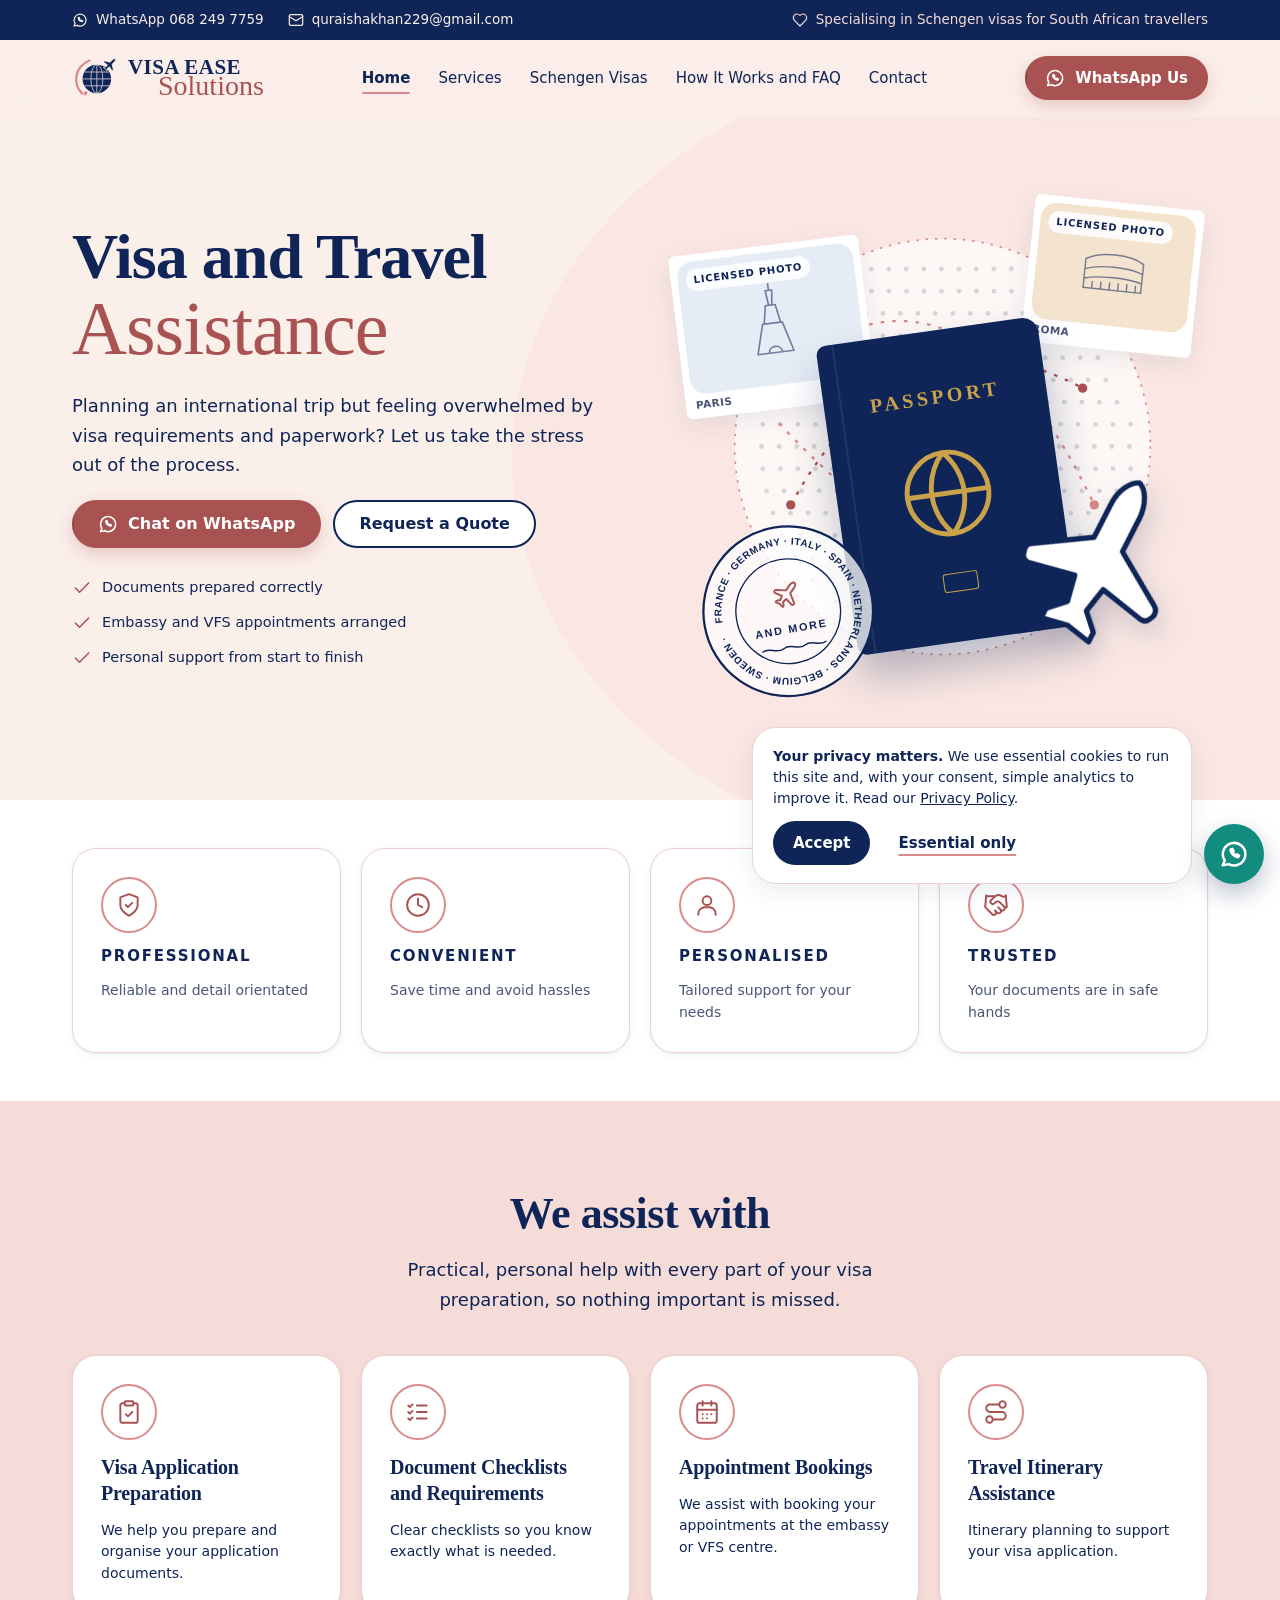
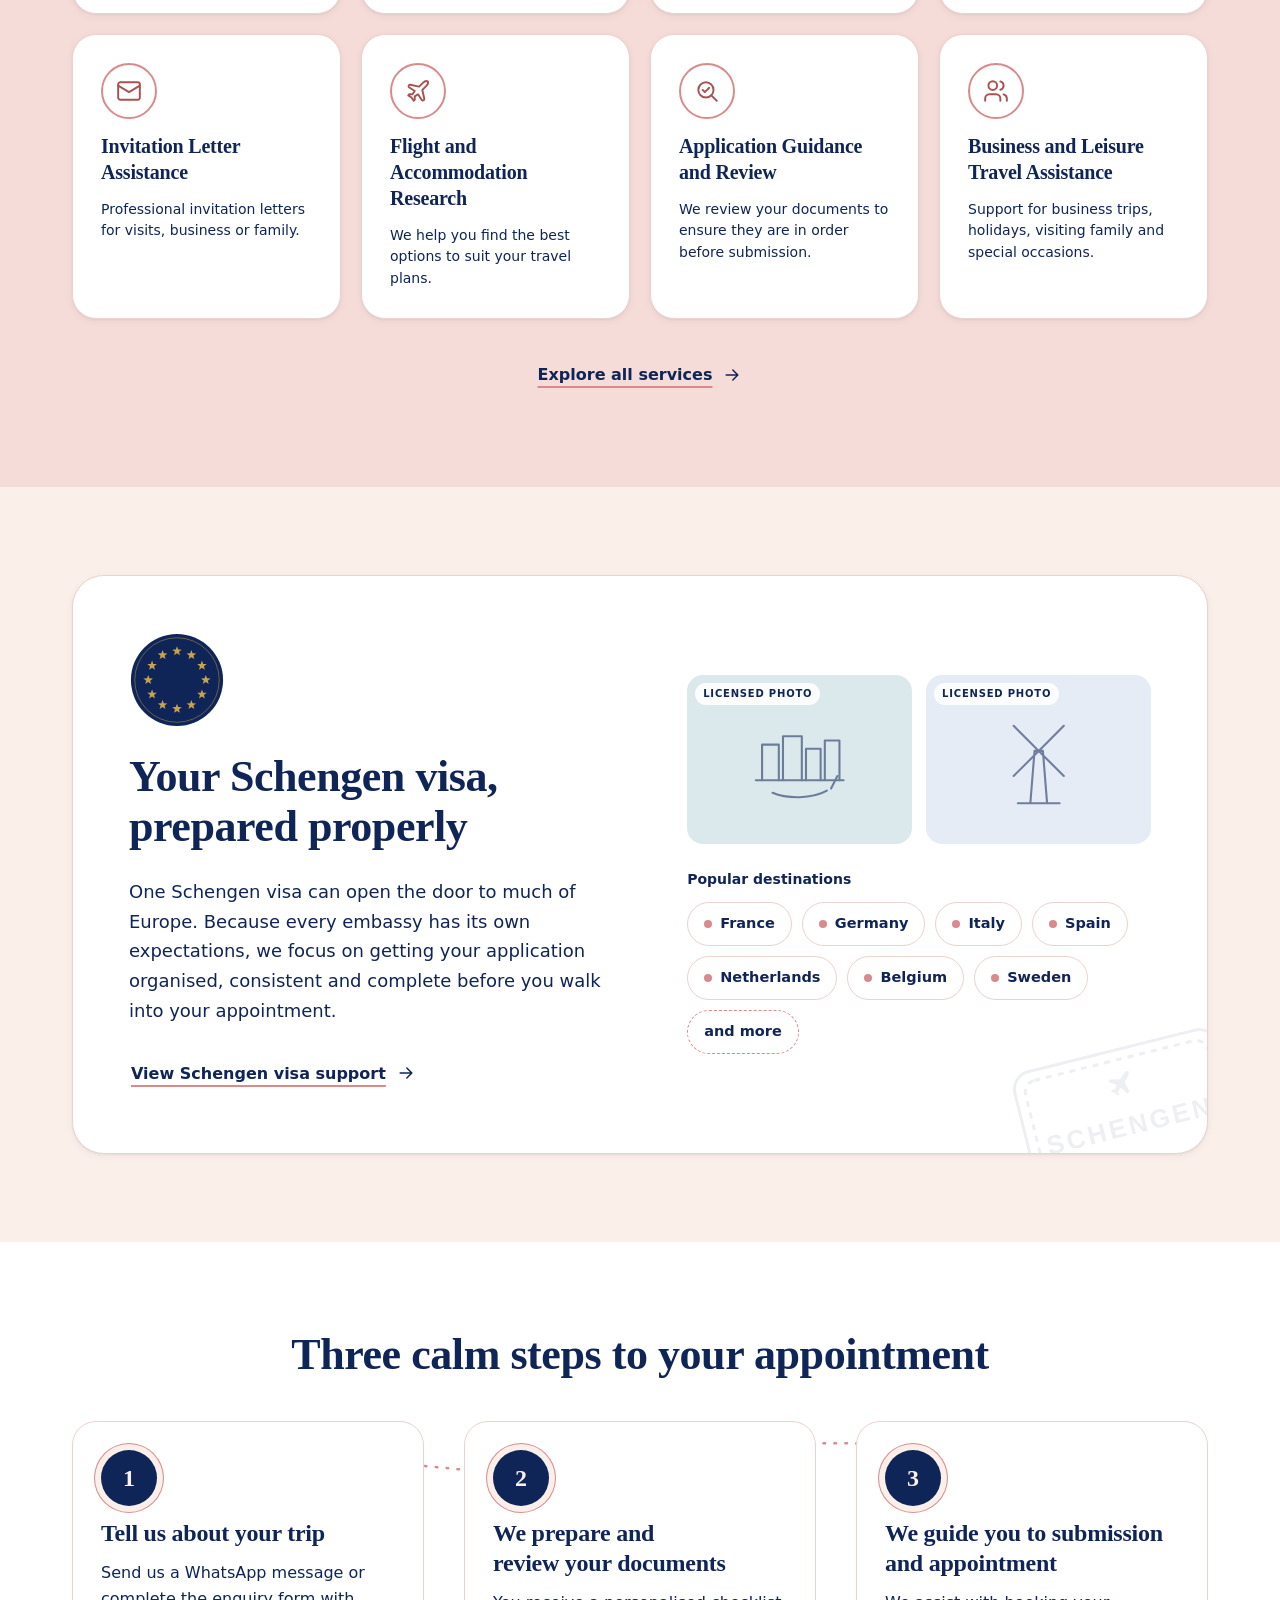
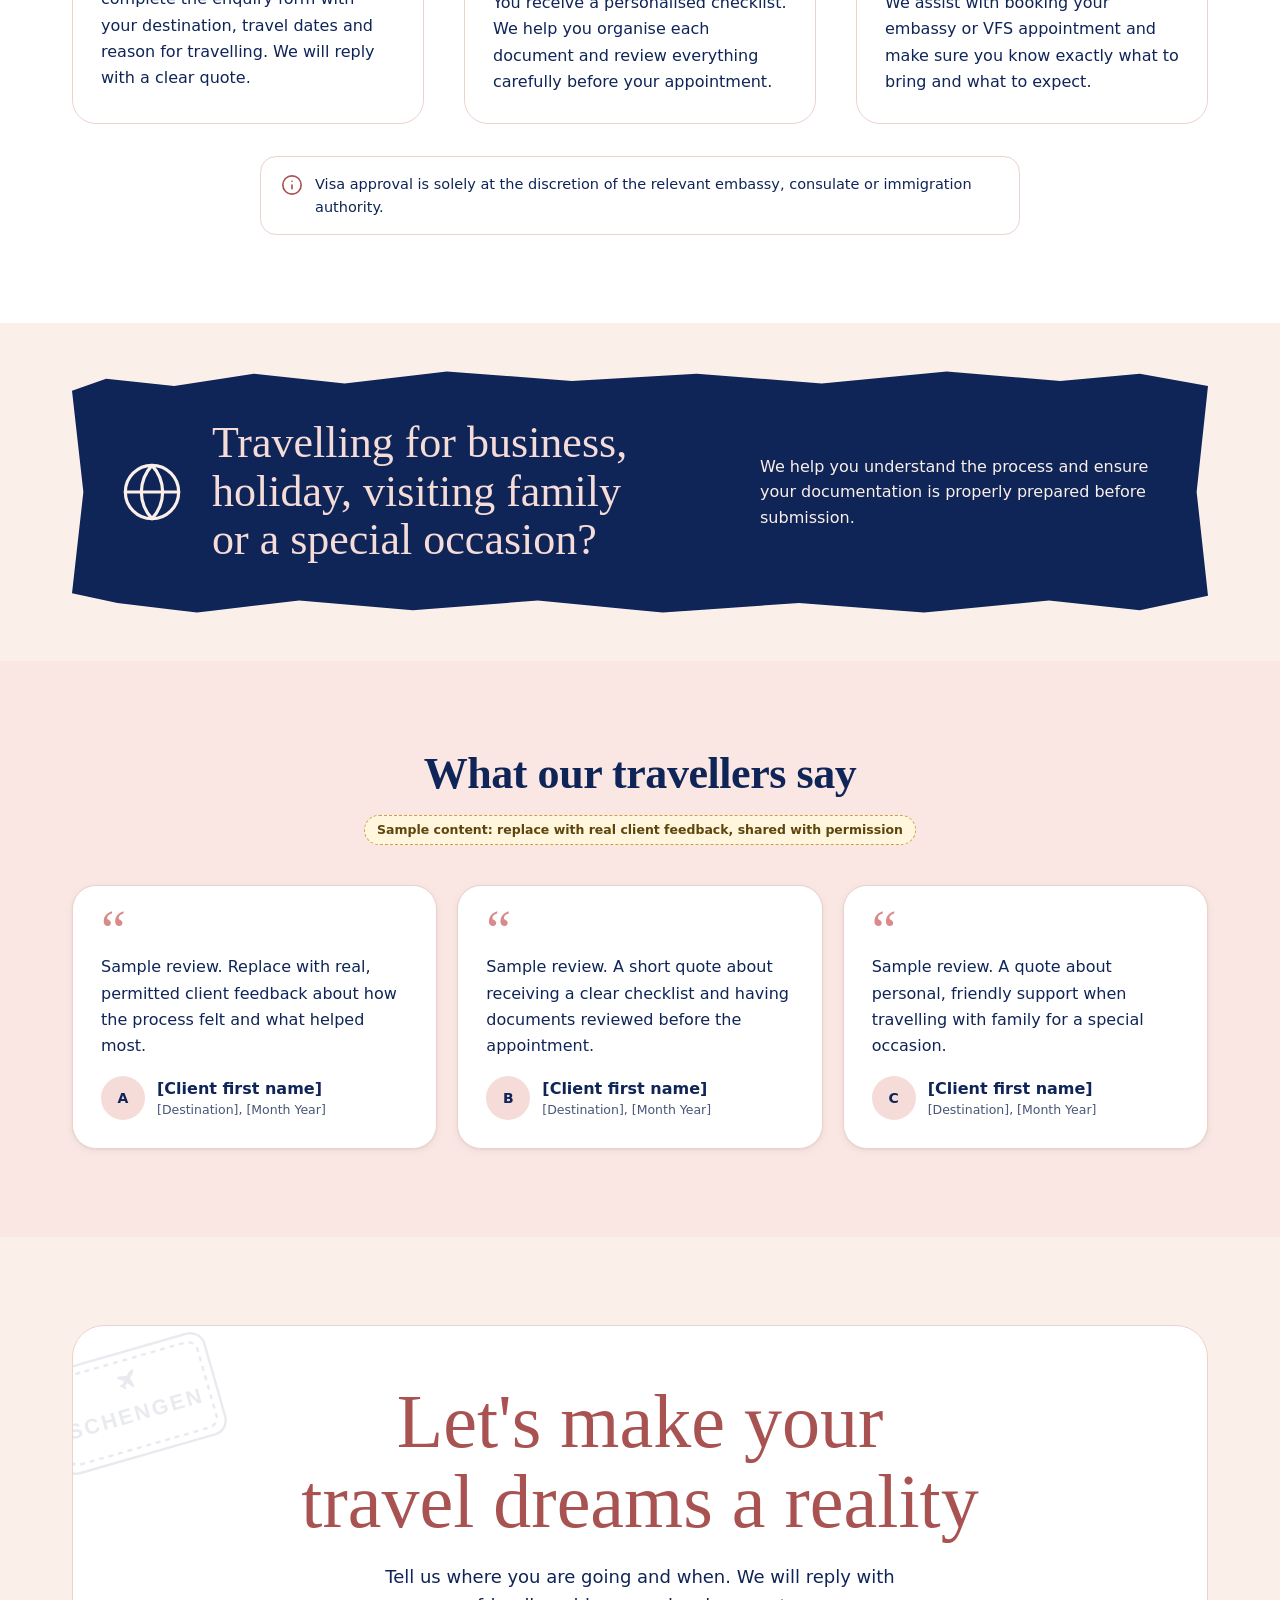
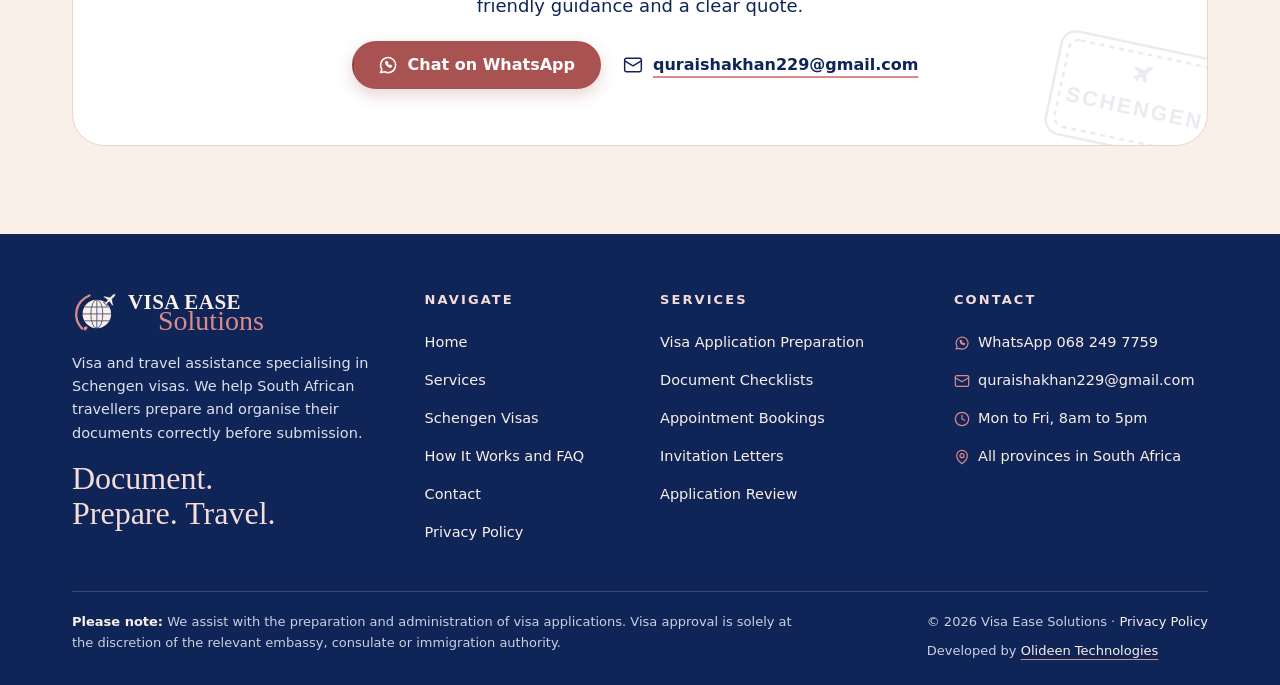
==== index.html @ d348ce15 "Add client business details Fill in the registered company name, trading hours, after hours WhatsApp" ====
<!DOCTYPE html>
<html lang="en-ZA" class="no-js">
<head>
<meta charset="utf-8">
<meta name="viewport" content="width=device-width, initial-scale=1">
<title>Visa Ease Solutions | Schengen Visa and Travel Assistance</title>
<meta name="description" content="Visa and travel assistance specialising in Schengen visas for South Africans. We help you prepare and organise your documents correctly before submission.">
<link rel="canonical" href="https://[DOMAIN]/">
<meta name="theme-color" content="#FBEFEA">
<meta property="og:type" content="website">
<meta property="og:locale" content="en_ZA">
<meta property="og:site_name" content="Visa Ease Solutions">
<meta property="og:title" content="Visa Ease Solutions | Schengen Visa and Travel Assistance">
<meta property="og:description" content="Visa and travel assistance specialising in Schengen visas for South Africans. We help you prepare and organise your documents correctly before submission.">
<meta property="og:url" content="https://[DOMAIN]/">
<meta property="og:image" content="https://[DOMAIN]/assets/og-image.jpg">
<meta property="og:image:width" content="1200">
<meta property="og:image:height" content="630">
<meta property="og:image:alt" content="Visa Ease Solutions: Visa and Travel Assistance, specialising in Schengen visas">
<meta name="twitter:card" content="summary_large_image">
<meta name="twitter:title" content="Visa Ease Solutions | Schengen Visa and Travel Assistance">
<meta name="twitter:description" content="Visa and travel assistance specialising in Schengen visas for South Africans. We help you prepare and organise your documents correctly before submission.">
<meta name="twitter:image" content="https://[DOMAIN]/assets/og-image.jpg">
<link rel="icon" type="image/x-icon" href="favicon.ico" />
<link rel="icon" type="image/png" sizes="32x32" href="favicon-32x32.png" />
<link rel="icon" type="image/png" sizes="16x16" href="favicon-16x16.png" />
<link rel="icon" type="image/png" href="android-chrome-192x192.png" />
<link rel="icon" type="image/png" href="android-chrome-512x512.png" />
<link rel="manifest" href="site.webmanifest">
<link rel="stylesheet" href="style.css">
<script type="application/ld+json">
{
  "@context": "https://schema.org",
  "@type": "ProfessionalService",
  "name": "Visa Ease Solutions",
  "slogan": "Document. Prepare. Travel.",
  "description": "Visa and travel assistance specialising in Schengen visas for South African travellers.",
  "url": "https://[DOMAIN]/",
  "logo": "https://[DOMAIN]/android-chrome-512x512.png",
  "image": "https://[DOMAIN]/assets/og-image.jpg",
  "telephone": "+27682497759",
  "email": "quraishakhan229@gmail.com",
  "legalName": "Visa Ease Solutions (Pty) Ltd",
  "address": {
    "@type": "PostalAddress",
    "addressCountry": "ZA"
  },
  "areaServed": {
    "@type": "Country",
    "name": "South Africa"
  },
  "openingHours": "Mo-Fr 08:00-17:00",
  "sameAs": [
    "[Instagram URL]",
    "[Facebook URL]"
  ],
  "knowsAbout": [
    "Schengen visa",
    "Visa application preparation",
    "Travel itinerary planning"
  ]
}
</script>
<script src="script.js" defer></script>
</head>
<body>
<svg xmlns="http://www.w3.org/2000/svg" class="sr" aria-hidden="true" focusable="false">
<symbol id="i-clipboard" viewBox="0 0 24 24"><rect x="8" y="2" width="8" height="4" rx="1"/><path d="M16 4h2a2 2 0 0 1 2 2v14a2 2 0 0 1-2 2H6a2 2 0 0 1-2-2V6a2 2 0 0 1 2-2h2"/><path d="m9 14 2 2 4-4"/></symbol>
<symbol id="i-list" viewBox="0 0 24 24"><path d="M11 6h9M11 12h9M11 18h9"/><path d="m3 6 1.5 1.5L7 5"/><path d="m3 12 1.5 1.5L7 11"/><path d="m3 18 1.5 1.5L7 17"/></symbol>
<symbol id="i-calendar" viewBox="0 0 24 24"><rect x="3" y="4" width="18" height="18" rx="2"/><path d="M16 2v4M8 2v4M3 10h18"/><path d="M8 14h.01M12 14h.01M16 14h.01M8 18h.01M12 18h.01"/></symbol>
<symbol id="i-plane" viewBox="0 0 24 24"><path d="M17.8 19.2 16 11l3.5-3.5C21 6 21.5 4 21 3c-1-.5-3 0-4.5 1.5L13 8 4.8 6.2c-.5-.1-.9.1-1.1.5l-.3.5c-.2.5-.1 1 .3 1.3L9 12l-2 3H4l-1 1 3 2 2 3 1-1v-3l3-2 3.5 5.3c.3.4.8.5 1.3.3l.5-.2c.4-.3.6-.7.5-1.2z"/></symbol>
<symbol id="i-mail" viewBox="0 0 24 24"><rect x="2" y="4" width="20" height="16" rx="2"/><path d="m22 7-10 6L2 7"/></symbol>
<symbol id="i-route" viewBox="0 0 24 24"><circle cx="6" cy="19" r="3"/><path d="M9 19h8.5a3.5 3.5 0 0 0 0-7h-11a3.5 3.5 0 0 1 0-7H15"/><circle cx="18" cy="5" r="3"/></symbol>
<symbol id="i-review" viewBox="0 0 24 24"><circle cx="11" cy="11" r="7"/><path d="m21 21-4.3-4.3"/><path d="m8 11 2 2 4-4"/></symbol>
<symbol id="i-users" viewBox="0 0 24 24"><path d="M16 21v-2a4 4 0 0 0-4-4H6a4 4 0 0 0-4 4v2"/><circle cx="9" cy="7" r="4"/><path d="M22 21v-2a4 4 0 0 0-3-3.87M16 3.13a4 4 0 0 1 0 7.75"/></symbol>
<symbol id="i-shield" viewBox="0 0 24 24"><path d="M12 22s8-4 8-10V5l-8-3-8 3v7c0 6 8 10 8 10z"/><path d="m9 12 2 2 4-4"/></symbol>
<symbol id="i-clock" viewBox="0 0 24 24"><circle cx="12" cy="12" r="10"/><path d="M12 6v6l4 2"/></symbol>
<symbol id="i-user" viewBox="0 0 24 24"><circle cx="12" cy="8" r="4"/><path d="M4 21v-1a6 6 0 0 1 6-6h4a6 6 0 0 1 6 6v1"/></symbol>
<symbol id="i-handshake" viewBox="0 0 24 24"><path d="m11 17 2 2a1 1 0 1 0 3-3"/><path d="m14 14 2.5 2.5a1 1 0 1 0 3-3l-3.88-3.88a3 3 0 0 0-4.24 0l-.88.88a1 1 0 1 1-3-3l2.81-2.81a5.79 5.79 0 0 1 7.06-.87l.47.28a2 2 0 0 0 1.42.25L21 4"/><path d="m21 3 1 11h-2"/><path d="M3 3 2 14l6.5 6.5a1 1 0 1 0 3-3"/><path d="M3 4h8"/></symbol>
<symbol id="i-chat" viewBox="0 0 24 24"><path d="M3 21l1.65-3.8A9 9 0 1 1 7.9 20.1L3 21z"/><path d="M9.2 8.6c.2 2.9 3 5.6 6 6l.9-1.3-1.8-1-1 .8c-1-.5-1.9-1.4-2.4-2.4l.8-1-1-1.8z"/></symbol>
<symbol id="i-globe" viewBox="0 0 24 24"><circle cx="12" cy="12" r="10"/><path d="M2 12h20"/><path d="M12 2a15 15 0 0 1 4 10 15 15 0 0 1-4 10 15 15 0 0 1-4-10 15 15 0 0 1 4-10z"/></symbol>
<symbol id="i-check" viewBox="0 0 24 24"><path d="M20 6 9 17l-5-5"/></symbol>
<symbol id="i-chev" viewBox="0 0 24 24"><path d="m6 9 6 6 6-6"/></symbol>
<symbol id="i-chevr" viewBox="0 0 24 24"><path d="m9 18 6-6-6-6"/></symbol>
<symbol id="i-menu" viewBox="0 0 24 24"><path d="M4 7h16M4 12h16M4 17h16"/></symbol>
<symbol id="i-x" viewBox="0 0 24 24"><path d="M18 6 6 18M6 6l12 12"/></symbol>
<symbol id="i-info" viewBox="0 0 24 24"><circle cx="12" cy="12" r="10"/><path d="M12 16v-4M12 8h.01"/></symbol>
<symbol id="i-alert" viewBox="0 0 24 24"><circle cx="12" cy="12" r="10"/><path d="M12 8v4M12 16h.01"/></symbol>
<symbol id="i-heart" viewBox="0 0 24 24"><path d="M19 14c1.49-1.46 3-3.21 3-5.5A5.5 5.5 0 0 0 16.5 3c-1.76 0-3 .5-4.5 2-1.5-1.5-2.74-2-4.5-2A5.5 5.5 0 0 0 2 8.5c0 2.3 1.5 4.05 3 5.5l7 7Z"/></symbol>
<symbol id="i-file" viewBox="0 0 24 24"><path d="M14 2H6a2 2 0 0 0-2 2v16a2 2 0 0 0 2 2h12a2 2 0 0 0 2-2V8z"/><path d="M14 2v6h6M8 13h8M8 17h5"/></symbol>
<symbol id="i-pin" viewBox="0 0 24 24"><path d="M20 10c0 6-8 12-8 12s-8-6-8-12a8 8 0 0 1 16 0Z"/><circle cx="12" cy="10" r="3"/></symbol>
<symbol id="i-briefcase" viewBox="0 0 24 24"><rect x="2" y="7" width="20" height="14" rx="2"/><path d="M16 21V5a2 2 0 0 0-2-2h-4a2 2 0 0 0-2 2v16"/></symbol>
<symbol id="i-sun" viewBox="0 0 24 24"><circle cx="12" cy="12" r="4"/><path d="M12 2v2M12 20v2M4.9 4.9l1.4 1.4M17.7 17.7l1.4 1.4M2 12h2M20 12h2M4.9 19.1l1.4-1.4M17.7 6.3l1.4-1.4"/></symbol>
<symbol id="i-home" viewBox="0 0 24 24"><path d="M3 10.5 12 3l9 7.5V20a1 1 0 0 1-1 1h-5v-6h-6v6H4a1 1 0 0 1-1-1z"/></symbol>
<symbol id="i-lock" viewBox="0 0 24 24"><rect x="4" y="11" width="16" height="10" rx="2"/><path d="M8 11V7a4 4 0 0 1 8 0v4"/></symbol>
<symbol id="i-arrow" viewBox="0 0 24 24"><path d="M5 12h14M13 6l6 6-6 6"/></symbol>
<symbol id="i-camera" viewBox="0 0 24 24"><rect x="2" y="2" width="20" height="20" rx="5"/><circle cx="12" cy="12" r="4"/><path d="M17.5 6.5h.01"/></symbol>
<symbol id="i-fb" viewBox="0 0 24 24"><path d="M18 2h-3a5 5 0 0 0-5 5v3H7v4h3v8h4v-8h3l1-4h-4V7a1 1 0 0 1 1-1h3z"/></symbol>
<symbol id="i-coins" viewBox="0 0 24 24"><circle cx="8" cy="8" r="6"/><path d="M18.09 10.37A6 6 0 1 1 10.34 18M7 6h1v4M16.71 13.88l.7.71-2.82 2.82"/></symbol>
<symbol id="i-passport" viewBox="0 0 24 24"><rect x="5" y="2" width="14" height="20" rx="2"/><circle cx="12" cy="10" r="3.5"/><path d="M9 17h6"/></symbol>
<symbol id="i-calcheck" viewBox="0 0 24 24"><rect x="3" y="4" width="18" height="18" rx="2"/><path d="M16 2v4M8 2v4M3 10h18"/><path d="m9 16 2 2 4-4"/></symbol>
<symbol id="i-pen" viewBox="0 0 24 24"><path d="M12 20h9"/><path d="M16.5 3.5a2.1 2.1 0 0 1 3 3L7 19l-4 1 1-4z"/></symbol>
<symbol id="i-wallet" viewBox="0 0 24 24"><path d="M19 7V5a2 2 0 0 0-2-2H5a2 2 0 0 0 0 4h15a1 1 0 0 1 1 1v12a1 1 0 0 1-1 1H5a2 2 0 0 1-2-2V5"/><path d="M16 14h.01"/></symbol>
<symbol id="i-umbrella" viewBox="0 0 24 24"><path d="M22 12a10 10 0 0 0-20 0Z"/><path d="M12 12v8a2 2 0 0 0 4 0"/><path d="M12 2v1"/></symbol>
<symbol id="l-eiffel" viewBox="0 0 100 100"><path d="M50 8v8M46 16h8l-2 18h-4zM44 34h12l4 22H40zM38 56h24l10 36H28zM28 92h44M42 92c0-10 16-10 16 0"/></symbol>
<symbol id="l-colosseum" viewBox="0 0 100 100"><path d="M10 82V42c20-12 60-12 80 0v40zM10 56c20-8 60-8 80 0M10 69c20-6 60-6 80 0"/><path d="M22 82v-9M34 82v-10M46 82v-10M58 82v-10M70 82v-10M82 82v-9"/></symbol>
<symbol id="l-canal" viewBox="0 0 100 100"><path d="M8 70h84"/><path d="M14 70V36h16v34M34 70V28h18v42M56 70V40h14v30M74 70V32h14v38"/><path d="M24 82c14 6 38 6 52-2M80 78l6-12"/></symbol>
<symbol id="l-windmill" viewBox="0 0 100 100"><path d="M42 92l4-50h8l4 50zM50 42 26 18M50 42l24-24M50 42 26 66M50 42l24 24M30 92h40"/></symbol>
<symbol id="l-towers" viewBox="0 0 100 100"><path d="M30 92V40l6-20 6 20v52M58 92V36l6-22 6 22v56M42 92V56h16v36M24 92h52"/></symbol>
<symbol id="l-gate" viewBox="0 0 100 100"><path d="M14 36h72M18 30h64l-6-10H24zM20 36v52M32 36v52M44 36v52M56 36v52M68 36v52M80 36v52M12 88h76"/></symbol>
<symbol id="l-atomium" viewBox="0 0 100 100"><circle cx="50" cy="20" r="7"/><circle cx="50" cy="50" r="7"/><circle cx="26" cy="38" r="7"/><circle cx="74" cy="38" r="7"/><circle cx="34" cy="70" r="7"/><circle cx="66" cy="70" r="7"/><path d="M50 27v16M31 42l13 6M69 42l-13 6M38 64l7-9M62 64l-7-9M40 76 30 92M60 76l10 16"/></symbol>
<symbol id="l-harbour" viewBox="0 0 100 100"><path d="M10 74h80"/><path d="M14 74V46l8-8 8 8v28M30 74V40l9-9 9 9v34M48 74V48l7-7 7 7v26M62 74V42l9-9 9 9v32M50 24V12M46 16h8"/><path d="M18 84c10 4 54 4 64 0"/></symbol>
<symbol id="l-boarding" viewBox="0 0 100 100"><rect x="10" y="26" width="80" height="48" rx="6"/><path d="M66 26v48" stroke-dasharray="4 4"/><path d="M20 40h30M20 50h22M20 62h36M74 42h8M74 54h8"/></symbol>
<symbol id="l-map" viewBox="0 0 100 100"><path d="M10 24l26-8 28 8 26-8v60l-26 8-28-8-26 8z"/><path d="M36 16v60M64 24v60"/></symbol>
<symbol id="logo-dark" viewBox="0 0 100 100"><path d="M22 84C2 64 4 26 38 12" fill="none" stroke="#D98B8B" stroke-width="5" stroke-linecap="round"/><circle cx="54" cy="52" r="31" fill="#0F2557"/><g fill="none" stroke="#FBEFEA" stroke-width="2" opacity=".75"><ellipse cx="54" cy="52" rx="13" ry="31"/><path d="M23 52h62M27 37h54M27 67h54M54 21v62"/></g><path d="M30 88c-3 0-5-2-5-4.5s2-4 4-3.4c.6-1.8 3.4-2 4.4-.2 1.4 2.4-1.2 5.6-3.4 8.1z" fill="#D98B8B"/><g transform="translate(64 4) scale(1.45)"><path d="M17.8 19.2 16 11l3.5-3.5C21 6 21.5 4 21 3c-1-.5-3 0-4.5 1.5L13 8 4.8 6.2c-.5-.1-.9.1-1.1.5l-.3.5c-.2.5-.1 1 .3 1.3L9 12l-2 3H4l-1 1 3 2 2 3 1-1v-3l3-2 3.5 5.3c.3.4.8.5 1.3.3l.5-.2c.4-.3.6-.7.5-1.2z" fill="#0F2557" stroke="#FBEFEA" stroke-width="1.2" stroke-linejoin="round"/></g></symbol>
<symbol id="logo-light" viewBox="0 0 100 100"><path d="M22 84C2 64 4 26 38 12" fill="none" stroke="#D98B8B" stroke-width="5" stroke-linecap="round"/><circle cx="54" cy="52" r="31" fill="#FBEFEA"/><g fill="none" stroke="#0F2557" stroke-width="2" opacity=".75"><ellipse cx="54" cy="52" rx="13" ry="31"/><path d="M23 52h62M27 37h54M27 67h54M54 21v62"/></g><path d="M30 88c-3 0-5-2-5-4.5s2-4 4-3.4c.6-1.8 3.4-2 4.4-.2 1.4 2.4-1.2 5.6-3.4 8.1z" fill="#D98B8B"/><g transform="translate(64 4) scale(1.45)"><path d="M17.8 19.2 16 11l3.5-3.5C21 6 21.5 4 21 3c-1-.5-3 0-4.5 1.5L13 8 4.8 6.2c-.5-.1-.9.1-1.1.5l-.3.5c-.2.5-.1 1 .3 1.3L9 12l-2 3H4l-1 1 3 2 2 3 1-1v-3l3-2 3.5 5.3c.3.4.8.5 1.3.3l.5-.2c.4-.3.6-.7.5-1.2z" fill="#FBEFEA" stroke="#0F2557" stroke-width="1.2" stroke-linejoin="round"/></g></symbol>
<symbol id="eu" viewBox="0 0 100 100"><circle cx="50" cy="50" r="48" fill="#0F2557"/><circle cx="50" cy="50" r="44" fill="none" stroke="#C9A24B" stroke-width=".8" opacity=".6"/><g fill="#C9A24B"><polygon points="50.00,14.80 51.28,18.23 54.95,18.39 52.08,20.67 53.06,24.21 50.00,22.18 46.94,24.21 47.92,20.67 45.05,18.39 48.72,18.23"/><polygon points="65.00,18.82 66.28,22.25 69.95,22.41 67.08,24.69 68.06,28.23 65.00,26.20 61.94,28.23 62.92,24.69 60.05,22.41 63.72,22.25"/><polygon points="75.98,29.80 77.26,33.23 80.93,33.39 78.06,35.67 79.04,39.21 75.98,37.18 72.92,39.21 73.90,35.67 71.04,33.39 74.70,33.23"/><polygon points="80.00,44.80 81.28,48.23 84.95,48.39 82.08,50.67 83.06,54.21 80.00,52.18 76.94,54.21 77.92,50.67 75.05,48.39 78.72,48.23"/><polygon points="75.98,59.80 77.26,63.23 80.93,63.39 78.06,65.67 79.04,69.21 75.98,67.18 72.92,69.21 73.90,65.67 71.04,63.39 74.70,63.23"/><polygon points="65.00,70.78 66.28,74.21 69.95,74.37 67.08,76.66 68.06,80.19 65.00,78.16 61.94,80.19 62.92,76.66 60.05,74.37 63.72,74.21"/><polygon points="50.00,74.80 51.28,78.23 54.95,78.39 52.08,80.67 53.06,84.21 50.00,82.18 46.94,84.21 47.92,80.67 45.05,78.39 48.72,78.23"/><polygon points="35.00,70.78 36.28,74.21 39.95,74.37 37.08,76.66 38.06,80.19 35.00,78.16 31.94,80.19 32.92,76.66 30.05,74.37 33.72,74.21"/><polygon points="24.02,59.80 25.30,63.23 28.96,63.39 26.10,65.67 27.08,69.21 24.02,67.18 20.96,69.21 21.94,65.67 19.07,63.39 22.74,63.23"/><polygon points="20.00,44.80 21.28,48.23 24.95,48.39 22.08,50.67 23.06,54.21 20.00,52.18 16.94,54.21 17.92,50.67 15.05,48.39 18.72,48.23"/><polygon points="24.02,29.80 25.30,33.23 28.96,33.39 26.10,35.67 27.08,39.21 24.02,37.18 20.96,39.21 21.94,35.67 19.07,33.39 22.74,33.23"/><polygon points="35.00,18.82 36.28,22.25 39.95,22.41 37.08,24.69 38.06,28.23 35.00,26.20 31.94,28.23 32.92,24.69 30.05,22.41 33.72,22.25"/></g></symbol>
<symbol id="stamp" viewBox="0 0 220 140"><g fill="none" stroke="currentColor" stroke-width="3"><rect x="6" y="6" width="208" height="128" rx="18"/><rect x="16" y="16" width="188" height="108" rx="12" stroke-dasharray="6 6"/></g><text x="110" y="92" text-anchor="middle" fill="currentColor" font-family="Plus Jakarta Sans, sans-serif" font-weight="800" font-size="26" letter-spacing="3">SCHENGEN</text><g transform="translate(96 26) scale(1.2)"><path d="M17.8 19.2 16 11l3.5-3.5C21 6 21.5 4 21 3c-1-.5-3 0-4.5 1.5L13 8 4.8 6.2c-.5-.1-.9.1-1.1.5l-.3.5c-.2.5-.1 1 .3 1.3L9 12l-2 3H4l-1 1 3 2 2 3 1-1v-3l3-2 3.5 5.3c.3.4.8.5 1.3.3l.5-.2c.4-.3.6-.7.5-1.2z" fill="currentColor"/></g></symbol>
<symbol id="stamp-404" viewBox="0 0 220 140"><g fill="none" stroke="currentColor" stroke-width="3"><rect x="6" y="6" width="208" height="128" rx="18"/><rect x="16" y="16" width="188" height="108" rx="12" stroke-dasharray="6 6"/></g><text x="110" y="92" text-anchor="middle" fill="currentColor" font-family="Plus Jakarta Sans, sans-serif" font-weight="800" font-size="40" letter-spacing="3">404</text><g transform="translate(96 26) scale(1.2)"><path d="M17.8 19.2 16 11l3.5-3.5C21 6 21.5 4 21 3c-1-.5-3 0-4.5 1.5L13 8 4.8 6.2c-.5-.1-.9.1-1.1.5l-.3.5c-.2.5-.1 1 .3 1.3L9 12l-2 3H4l-1 1 3 2 2 3 1-1v-3l3-2 3.5 5.3c.3.4.8.5 1.3.3l.5-.2c.4-.3.6-.7.5-1.2z" fill="currentColor"/></g></symbol>
<symbol id="plane-solid" viewBox="0 0 24 24"><path d="M17.8 19.2 16 11l3.5-3.5C21 6 21.5 4 21 3c-1-.5-3 0-4.5 1.5L13 8 4.8 6.2c-.5-.1-.9.1-1.1.5l-.3.5c-.2.5-.1 1 .3 1.3L9 12l-2 3H4l-1 1 3 2 2 3 1-1v-3l3-2 3.5 5.3c.3.4.8.5 1.3.3l.5-.2c.4-.3.6-.7.5-1.2z" fill="#FFFFFF" stroke="#0F2557" stroke-width=".7" stroke-linejoin="round"/></symbol>
</svg>
<a class="skip" href="#main">Skip to content</a>
<div class="util">
  <div class="wrap">
    <div class="row gap-24"><a href="https://wa.me/27682497759"><svg class="i" aria-hidden="true" focusable="false"><use href="#i-chat"></use></svg><span>WhatsApp 068 249 7759</span></a><a href="mailto:quraishakhan229@gmail.com"><svg class="i" aria-hidden="true" focusable="false"><use href="#i-mail"></use></svg><span>quraishakhan229@gmail.com</span></a></div>
    <span class="util-note"><svg class="i" aria-hidden="true" focusable="false"><use href="#i-heart"></use></svg><span>Specialising in Schengen visas for South African travellers</span></span>
  </div>
</div>
<header class="nav" id="nav">
  <div class="wrap">
    <a class="logo" href="index.html" aria-label="Visa Ease Solutions, home"><svg class="logo-mark" aria-hidden="true" focusable="false"><use href="#logo-dark"></use></svg><span class="logo-words" aria-hidden="true"><span class="logo-name">VISA EASE</span><span class="logo-sol">Solutions</span></span></a>
    <nav aria-label="Main"><ul class="nav-links"><li><a href="index.html" aria-current="page">Home</a></li><li><a href="services.html">Services</a></li><li><a href="schengen-visas.html">Schengen Visas</a></li><li><a href="how-it-works.html">How It Works and FAQ</a></li><li><a href="contact.html">Contact</a></li></ul></nav>
    <a class="btn btn-primary btn-sm nav-cta" href="https://wa.me/27682497759"><svg class="i" aria-hidden="true" focusable="false"><use href="#i-chat"></use></svg><span>WhatsApp Us</span></a>
    <button class="burger" type="button" aria-label="Open menu" aria-expanded="false" aria-controls="mpanel" data-menu-open><svg class="i" aria-hidden="true" focusable="false"><use href="#i-menu"></use></svg></button>
  </div>
</header>
<div class="mpanel" id="mpanel" role="dialog" aria-modal="true" aria-label="Menu" hidden>
  <div class="mpanel-top"><a class="logo" href="index.html" aria-label="Visa Ease Solutions, home"><svg class="logo-mark" aria-hidden="true" focusable="false"><use href="#logo-dark"></use></svg><span class="logo-words" aria-hidden="true"><span class="logo-name">VISA EASE</span><span class="logo-sol">Solutions</span></span></a><button class="burger" type="button" aria-label="Close menu" data-menu-close><svg class="i" aria-hidden="true" focusable="false"><use href="#i-x"></use></svg></button></div>
  <nav aria-label="Mobile"><ul><li><a href="index.html" aria-current="page">Home<svg class="i" aria-hidden="true" focusable="false"><use href="#i-chevr"></use></svg></a></li><li><a href="services.html">Services<svg class="i" aria-hidden="true" focusable="false"><use href="#i-chevr"></use></svg></a></li><li><a href="schengen-visas.html">Schengen Visas<svg class="i" aria-hidden="true" focusable="false"><use href="#i-chevr"></use></svg></a></li><li><a href="how-it-works.html">How It Works and FAQ<svg class="i" aria-hidden="true" focusable="false"><use href="#i-chevr"></use></svg></a></li><li><a href="contact.html">Contact<svg class="i" aria-hidden="true" focusable="false"><use href="#i-chevr"></use></svg></a></li></ul></nav>
  <div class="stack gap-12">
    <a class="btn btn-primary btn-block" href="https://wa.me/27682497759"><svg class="i" aria-hidden="true" focusable="false"><use href="#i-chat"></use></svg><span>Chat on WhatsApp</span></a>
    <a class="btn btn-secondary btn-block" href="mailto:quraishakhan229@gmail.com"><svg class="i" aria-hidden="true" focusable="false"><use href="#i-mail"></use></svg><span>Email us</span></a>
  </div>
  <p class="micro">We assist with the preparation and administration of visa applications. Visa approval is solely at the discretion of the relevant embassy, consulate or immigration authority.</p>
</div>
<main id="main">
<section class="hero" aria-labelledby="hero-h">
  <div class="wrap">
    <div class="hero-copy">
      <h1 id="hero-h">Visa and Travel <span class="script">Assistance</span></h1>
      <p class="lead">Planning an international trip but feeling overwhelmed by visa requirements and paperwork? Let us take the stress out of the process.</p>
      <div class="ctas"><a class="btn btn-primary" href="https://wa.me/27682497759"><svg class="i" aria-hidden="true" focusable="false"><use href="#i-chat"></use></svg><span>Chat on WhatsApp</span></a><a class="btn btn-secondary" href="contact.html">Request a Quote</a></div>
      <ul class="cues">
        <li><svg class="i" aria-hidden="true" focusable="false"><use href="#i-check"></use></svg>Documents prepared correctly</li>
        <li><svg class="i" aria-hidden="true" focusable="false"><use href="#i-check"></use></svg>Embassy and VFS appointments arranged</li>
        <li><svg class="i" aria-hidden="true" focusable="false"><use href="#i-check"></use></svg>Personal support from start to finish</li>
      </ul>
    </div>
    <div class="hero-art">
      <div class="globe"><svg viewBox="0 0 400 400" aria-hidden="true" focusable="false"><circle cx="200" cy="200" r="178" fill="#FFFFFF" opacity=".7"/><circle cx="200" cy="200" r="178" fill="none" stroke="#D98B8B" stroke-width="1.5" stroke-dasharray="2 6"/><g class="spin" fill="#0F2557" opacity=".16"><circle cx="138.9" cy="48.0" r="2.1"/><circle cx="153.9" cy="48.0" r="2.1"/><circle cx="168.9" cy="48.0" r="2.1"/><circle cx="183.9" cy="48.0" r="2.1"/><circle cx="198.9" cy="48.0" r="2.1"/><circle cx="213.9" cy="48.0" r="2.1"/><circle cx="228.9" cy="48.0" r="2.1"/><circle cx="243.9" cy="48.0" r="2.1"/><circle cx="258.9" cy="48.0" r="2.1"/><circle cx="109.1" cy="67.0" r="2.1"/><circle cx="124.1" cy="67.0" r="2.1"/><circle cx="139.1" cy="67.0" r="2.1"/><circle cx="154.1" cy="67.0" r="2.1"/><circle cx="169.1" cy="67.0" r="2.1"/><circle cx="184.1" cy="67.0" r="2.1"/><circle cx="199.1" cy="67.0" r="2.1"/><circle cx="214.1" cy="67.0" r="2.1"/><circle cx="229.1" cy="67.0" r="2.1"/><circle cx="244.1" cy="67.0" r="2.1"/><circle cx="259.1" cy="67.0" r="2.1"/><circle cx="274.1" cy="67.0" r="2.1"/><circle cx="289.1" cy="67.0" r="2.1"/><circle cx="88.9" cy="86.0" r="2.1"/><circle cx="103.9" cy="86.0" r="2.1"/><circle cx="118.9" cy="86.0" r="2.1"/><circle cx="133.9" cy="86.0" r="2.1"/><circle cx="148.9" cy="86.0" r="2.1"/><circle cx="163.9" cy="86.0" r="2.1"/><circle cx="178.9" cy="86.0" r="2.1"/><circle cx="193.9" cy="86.0" r="2.1"/><circle cx="208.9" cy="86.0" r="2.1"/><circle cx="223.9" cy="86.0" r="2.1"/><circle cx="238.9" cy="86.0" r="2.1"/><circle cx="253.9" cy="86.0" r="2.1"/><circle cx="268.9" cy="86.0" r="2.1"/><circle cx="283.9" cy="86.0" r="2.1"/><circle cx="298.9" cy="86.0" r="2.1"/><circle cx="313.9" cy="86.0" r="2.1"/><circle cx="74.0" cy="105.0" r="2.1"/><circle cx="89.0" cy="105.0" r="2.1"/><circle cx="104.0" cy="105.0" r="2.1"/><circle cx="119.0" cy="105.0" r="2.1"/><circle cx="134.0" cy="105.0" r="2.1"/><circle cx="149.0" cy="105.0" r="2.1"/><circle cx="164.0" cy="105.0" r="2.1"/><circle cx="179.0" cy="105.0" r="2.1"/><circle cx="194.0" cy="105.0" r="2.1"/><circle cx="209.0" cy="105.0" r="2.1"/><circle cx="224.0" cy="105.0" r="2.1"/><circle cx="239.0" cy="105.0" r="2.1"/><circle cx="254.0" cy="105.0" r="2.1"/><circle cx="269.0" cy="105.0" r="2.1"/><circle cx="284.0" cy="105.0" r="2.1"/><circle cx="299.0" cy="105.0" r="2.1"/><circle cx="314.0" cy="105.0" r="2.1"/><circle cx="329.0" cy="105.0" r="2.1"/><circle cx="62.9" cy="124.0" r="2.1"/><circle cx="77.9" cy="124.0" r="2.1"/><circle cx="92.9" cy="124.0" r="2.1"/><circle cx="107.9" cy="124.0" r="2.1"/><circle cx="122.9" cy="124.0" r="2.1"/><circle cx="137.9" cy="124.0" r="2.1"/><circle cx="152.9" cy="124.0" r="2.1"/><circle cx="167.9" cy="124.0" r="2.1"/><circle cx="182.9" cy="124.0" r="2.1"/><circle cx="197.9" cy="124.0" r="2.1"/><circle cx="212.9" cy="124.0" r="2.1"/><circle cx="227.9" cy="124.0" r="2.1"/><circle cx="242.9" cy="124.0" r="2.1"/><circle cx="257.9" cy="124.0" r="2.1"/><circle cx="272.9" cy="124.0" r="2.1"/><circle cx="287.9" cy="124.0" r="2.1"/><circle cx="302.9" cy="124.0" r="2.1"/><circle cx="317.9" cy="124.0" r="2.1"/><circle cx="332.9" cy="124.0" r="2.1"/><circle cx="54.8" cy="143.0" r="2.1"/><circle cx="69.8" cy="143.0" r="2.1"/><circle cx="84.8" cy="143.0" r="2.1"/><circle cx="99.8" cy="143.0" r="2.1"/><circle cx="114.8" cy="143.0" r="2.1"/><circle cx="129.8" cy="143.0" r="2.1"/><circle cx="144.8" cy="143.0" r="2.1"/><circle cx="159.8" cy="143.0" r="2.1"/><circle cx="174.8" cy="143.0" r="2.1"/><circle cx="189.8" cy="143.0" r="2.1"/><circle cx="204.8" cy="143.0" r="2.1"/><circle cx="219.8" cy="143.0" r="2.1"/><circle cx="234.8" cy="143.0" r="2.1"/><circle cx="249.8" cy="143.0" r="2.1"/><circle cx="264.8" cy="143.0" r="2.1"/><circle cx="279.8" cy="143.0" r="2.1"/><circle cx="294.8" cy="143.0" r="2.1"/><circle cx="309.8" cy="143.0" r="2.1"/><circle cx="324.8" cy="143.0" r="2.1"/><circle cx="339.8" cy="143.0" r="2.1"/><circle cx="49.3" cy="162.0" r="2.1"/><circle cx="64.3" cy="162.0" r="2.1"/><circle cx="79.3" cy="162.0" r="2.1"/><circle cx="94.3" cy="162.0" r="2.1"/><circle cx="109.3" cy="162.0" r="2.1"/><circle cx="124.3" cy="162.0" r="2.1"/><circle cx="139.3" cy="162.0" r="2.1"/><circle cx="154.3" cy="162.0" r="2.1"/><circle cx="169.3" cy="162.0" r="2.1"/><circle cx="184.3" cy="162.0" r="2.1"/><circle cx="199.3" cy="162.0" r="2.1"/><circle cx="214.3" cy="162.0" r="2.1"/><circle cx="229.3" cy="162.0" r="2.1"/><circle cx="244.3" cy="162.0" r="2.1"/><circle cx="259.3" cy="162.0" r="2.1"/><circle cx="274.3" cy="162.0" r="2.1"/><circle cx="289.3" cy="162.0" r="2.1"/><circle cx="304.3" cy="162.0" r="2.1"/><circle cx="319.3" cy="162.0" r="2.1"/><circle cx="334.3" cy="162.0" r="2.1"/><circle cx="349.3" cy="162.0" r="2.1"/><circle cx="46.1" cy="181.0" r="2.1"/><circle cx="61.1" cy="181.0" r="2.1"/><circle cx="76.1" cy="181.0" r="2.1"/><circle cx="91.1" cy="181.0" r="2.1"/><circle cx="106.1" cy="181.0" r="2.1"/><circle cx="121.1" cy="181.0" r="2.1"/><circle cx="136.1" cy="181.0" r="2.1"/><circle cx="151.1" cy="181.0" r="2.1"/><circle cx="166.1" cy="181.0" r="2.1"/><circle cx="181.1" cy="181.0" r="2.1"/><circle cx="196.1" cy="181.0" r="2.1"/><circle cx="211.1" cy="181.0" r="2.1"/><circle cx="226.1" cy="181.0" r="2.1"/><circle cx="241.1" cy="181.0" r="2.1"/><circle cx="256.1" cy="181.0" r="2.1"/><circle cx="271.1" cy="181.0" r="2.1"/><circle cx="286.1" cy="181.0" r="2.1"/><circle cx="301.1" cy="181.0" r="2.1"/><circle cx="316.1" cy="181.0" r="2.1"/><circle cx="331.1" cy="181.0" r="2.1"/><circle cx="346.1" cy="181.0" r="2.1"/><circle cx="361.1" cy="181.0" r="2.1"/><circle cx="45.0" cy="200.0" r="2.1"/><circle cx="60.0" cy="200.0" r="2.1"/><circle cx="75.0" cy="200.0" r="2.1"/><circle cx="90.0" cy="200.0" r="2.1"/><circle cx="105.0" cy="200.0" r="2.1"/><circle cx="120.0" cy="200.0" r="2.1"/><circle cx="135.0" cy="200.0" r="2.1"/><circle cx="150.0" cy="200.0" r="2.1"/><circle cx="165.0" cy="200.0" r="2.1"/><circle cx="180.0" cy="200.0" r="2.1"/><circle cx="195.0" cy="200.0" r="2.1"/><circle cx="210.0" cy="200.0" r="2.1"/><circle cx="225.0" cy="200.0" r="2.1"/><circle cx="240.0" cy="200.0" r="2.1"/><circle cx="255.0" cy="200.0" r="2.1"/><circle cx="270.0" cy="200.0" r="2.1"/><circle cx="285.0" cy="200.0" r="2.1"/><circle cx="300.0" cy="200.0" r="2.1"/><circle cx="315.0" cy="200.0" r="2.1"/><circle cx="330.0" cy="200.0" r="2.1"/><circle cx="345.0" cy="200.0" r="2.1"/><circle cx="360.0" cy="200.0" r="2.1"/><circle cx="46.1" cy="219.0" r="2.1"/><circle cx="61.1" cy="219.0" r="2.1"/><circle cx="76.1" cy="219.0" r="2.1"/><circle cx="91.1" cy="219.0" r="2.1"/><circle cx="106.1" cy="219.0" r="2.1"/><circle cx="121.1" cy="219.0" r="2.1"/><circle cx="136.1" cy="219.0" r="2.1"/><circle cx="151.1" cy="219.0" r="2.1"/><circle cx="166.1" cy="219.0" r="2.1"/><circle cx="181.1" cy="219.0" r="2.1"/><circle cx="196.1" cy="219.0" r="2.1"/><circle cx="211.1" cy="219.0" r="2.1"/><circle cx="226.1" cy="219.0" r="2.1"/><circle cx="241.1" cy="219.0" r="2.1"/><circle cx="256.1" cy="219.0" r="2.1"/><circle cx="271.1" cy="219.0" r="2.1"/><circle cx="286.1" cy="219.0" r="2.1"/><circle cx="301.1" cy="219.0" r="2.1"/><circle cx="316.1" cy="219.0" r="2.1"/><circle cx="331.1" cy="219.0" r="2.1"/><circle cx="346.1" cy="219.0" r="2.1"/><circle cx="361.1" cy="219.0" r="2.1"/><circle cx="49.3" cy="238.0" r="2.1"/><circle cx="64.3" cy="238.0" r="2.1"/><circle cx="79.3" cy="238.0" r="2.1"/><circle cx="94.3" cy="238.0" r="2.1"/><circle cx="109.3" cy="238.0" r="2.1"/><circle cx="124.3" cy="238.0" r="2.1"/><circle cx="139.3" cy="238.0" r="2.1"/><circle cx="154.3" cy="238.0" r="2.1"/><circle cx="169.3" cy="238.0" r="2.1"/><circle cx="184.3" cy="238.0" r="2.1"/><circle cx="199.3" cy="238.0" r="2.1"/><circle cx="214.3" cy="238.0" r="2.1"/><circle cx="229.3" cy="238.0" r="2.1"/><circle cx="244.3" cy="238.0" r="2.1"/><circle cx="259.3" cy="238.0" r="2.1"/><circle cx="274.3" cy="238.0" r="2.1"/><circle cx="289.3" cy="238.0" r="2.1"/><circle cx="304.3" cy="238.0" r="2.1"/><circle cx="319.3" cy="238.0" r="2.1"/><circle cx="334.3" cy="238.0" r="2.1"/><circle cx="349.3" cy="238.0" r="2.1"/><circle cx="54.8" cy="257.0" r="2.1"/><circle cx="69.8" cy="257.0" r="2.1"/><circle cx="84.8" cy="257.0" r="2.1"/><circle cx="99.8" cy="257.0" r="2.1"/><circle cx="114.8" cy="257.0" r="2.1"/><circle cx="129.8" cy="257.0" r="2.1"/><circle cx="144.8" cy="257.0" r="2.1"/><circle cx="159.8" cy="257.0" r="2.1"/><circle cx="174.8" cy="257.0" r="2.1"/><circle cx="189.8" cy="257.0" r="2.1"/><circle cx="204.8" cy="257.0" r="2.1"/><circle cx="219.8" cy="257.0" r="2.1"/><circle cx="234.8" cy="257.0" r="2.1"/><circle cx="249.8" cy="257.0" r="2.1"/><circle cx="264.8" cy="257.0" r="2.1"/><circle cx="279.8" cy="257.0" r="2.1"/><circle cx="294.8" cy="257.0" r="2.1"/><circle cx="309.8" cy="257.0" r="2.1"/><circle cx="324.8" cy="257.0" r="2.1"/><circle cx="339.8" cy="257.0" r="2.1"/><circle cx="62.9" cy="276.0" r="2.1"/><circle cx="77.9" cy="276.0" r="2.1"/><circle cx="92.9" cy="276.0" r="2.1"/><circle cx="107.9" cy="276.0" r="2.1"/><circle cx="122.9" cy="276.0" r="2.1"/><circle cx="137.9" cy="276.0" r="2.1"/><circle cx="152.9" cy="276.0" r="2.1"/><circle cx="167.9" cy="276.0" r="2.1"/><circle cx="182.9" cy="276.0" r="2.1"/><circle cx="197.9" cy="276.0" r="2.1"/><circle cx="212.9" cy="276.0" r="2.1"/><circle cx="227.9" cy="276.0" r="2.1"/><circle cx="242.9" cy="276.0" r="2.1"/><circle cx="257.9" cy="276.0" r="2.1"/><circle cx="272.9" cy="276.0" r="2.1"/><circle cx="287.9" cy="276.0" r="2.1"/><circle cx="302.9" cy="276.0" r="2.1"/><circle cx="317.9" cy="276.0" r="2.1"/><circle cx="332.9" cy="276.0" r="2.1"/><circle cx="74.0" cy="295.0" r="2.1"/><circle cx="89.0" cy="295.0" r="2.1"/><circle cx="104.0" cy="295.0" r="2.1"/><circle cx="119.0" cy="295.0" r="2.1"/><circle cx="134.0" cy="295.0" r="2.1"/><circle cx="149.0" cy="295.0" r="2.1"/><circle cx="164.0" cy="295.0" r="2.1"/><circle cx="179.0" cy="295.0" r="2.1"/><circle cx="194.0" cy="295.0" r="2.1"/><circle cx="209.0" cy="295.0" r="2.1"/><circle cx="224.0" cy="295.0" r="2.1"/><circle cx="239.0" cy="295.0" r="2.1"/><circle cx="254.0" cy="295.0" r="2.1"/><circle cx="269.0" cy="295.0" r="2.1"/><circle cx="284.0" cy="295.0" r="2.1"/><circle cx="299.0" cy="295.0" r="2.1"/><circle cx="314.0" cy="295.0" r="2.1"/><circle cx="329.0" cy="295.0" r="2.1"/><circle cx="88.9" cy="314.0" r="2.1"/><circle cx="103.9" cy="314.0" r="2.1"/><circle cx="118.9" cy="314.0" r="2.1"/><circle cx="133.9" cy="314.0" r="2.1"/><circle cx="148.9" cy="314.0" r="2.1"/><circle cx="163.9" cy="314.0" r="2.1"/><circle cx="178.9" cy="314.0" r="2.1"/><circle cx="193.9" cy="314.0" r="2.1"/><circle cx="208.9" cy="314.0" r="2.1"/><circle cx="223.9" cy="314.0" r="2.1"/><circle cx="238.9" cy="314.0" r="2.1"/><circle cx="253.9" cy="314.0" r="2.1"/><circle cx="268.9" cy="314.0" r="2.1"/><circle cx="283.9" cy="314.0" r="2.1"/><circle cx="298.9" cy="314.0" r="2.1"/><circle cx="313.9" cy="314.0" r="2.1"/><circle cx="109.1" cy="333.0" r="2.1"/><circle cx="124.1" cy="333.0" r="2.1"/><circle cx="139.1" cy="333.0" r="2.1"/><circle cx="154.1" cy="333.0" r="2.1"/><circle cx="169.1" cy="333.0" r="2.1"/><circle cx="184.1" cy="333.0" r="2.1"/><circle cx="199.1" cy="333.0" r="2.1"/><circle cx="214.1" cy="333.0" r="2.1"/><circle cx="229.1" cy="333.0" r="2.1"/><circle cx="244.1" cy="333.0" r="2.1"/><circle cx="259.1" cy="333.0" r="2.1"/><circle cx="274.1" cy="333.0" r="2.1"/><circle cx="289.1" cy="333.0" r="2.1"/><circle cx="138.9" cy="352.0" r="2.1"/><circle cx="153.9" cy="352.0" r="2.1"/><circle cx="168.9" cy="352.0" r="2.1"/><circle cx="183.9" cy="352.0" r="2.1"/><circle cx="198.9" cy="352.0" r="2.1"/><circle cx="213.9" cy="352.0" r="2.1"/><circle cx="228.9" cy="352.0" r="2.1"/><circle cx="243.9" cy="352.0" r="2.1"/><circle cx="258.9" cy="352.0" r="2.1"/></g><g fill="none" stroke-width="2"><path class="arc" d="M70 250 Q170 70 320 150" stroke="#A95252"/><path class="arc" d="M100 110 Q230 40 330 250" stroke="#D98B8B"/><path class="arc" d="M60 180 Q200 330 300 300" stroke="#D98B8B"/></g><circle cx="70" cy="250" r="4" fill="#A95252"/><circle cx="320" cy="150" r="4" fill="#A95252"/><circle cx="330" cy="250" r="4" fill="#D98B8B"/><circle cx="300" cy="300" r="4" fill="#D98B8B"/></svg></div>
      <figure class="postcard a"><!-- Swap for: <img class="photo" src="assets/images/eiffel-tower.jpg" alt="The Eiffel Tower in Paris on a bright, clear morning" width="800" height="600" loading="lazy"> --><div class="ph sky" role="img" aria-label="Licensed photo placeholder: The Eiffel Tower in Paris on a bright, clear morning"><span class="ph-tag" aria-hidden="true">Licensed photo</span><svg class="land" aria-hidden="true" focusable="false"><use href="#l-eiffel"></use></svg></div><figcaption class="cap">PARIS</figcaption></figure>
      <figure class="postcard b"><!-- Swap for: <img class="photo" src="assets/images/colosseum.jpg" alt="The Colosseum in Rome in warm afternoon light" width="800" height="600" loading="lazy"> --><div class="ph sand" role="img" aria-label="Licensed photo placeholder: The Colosseum in Rome in warm afternoon light"><span class="ph-tag" aria-hidden="true">Licensed photo</span><svg class="land" aria-hidden="true" focusable="false"><use href="#l-colosseum"></use></svg></div><figcaption class="cap">ROMA</figcaption></figure>
      <div class="passport" aria-hidden="true"><span class="pp-title">PASSPORT</span><svg class="i" aria-hidden="true" focusable="false"><use href="#i-globe"></use></svg><span class="pp-chip"></span></div>
      <svg class="plane-art" aria-hidden="true" focusable="false"><use href="#plane-solid"></use></svg>
      <div class="postmark"><svg viewBox="0 0 200 200" role="img" aria-label="Postmark: France, Germany, Italy, Spain, Netherlands, Belgium, Sweden and more"><defs><path id="pmc" d="M100,100 m-74,0 a74,74 0 1,1 148,0 a74,74 0 1,1 -148,0"/></defs><circle cx="100" cy="100" r="94" fill="rgba(255,255,255,.75)" stroke="currentColor" stroke-width="2.5"/><circle cx="100" cy="100" r="58" fill="none" stroke="currentColor" stroke-width="1.5"/><text fill="currentColor" font-family="Plus Jakarta Sans, sans-serif" font-size="11" font-weight="700"><textPath href="#pmc" textLength="448" lengthAdjust="spacing">FRANCE · GERMANY · ITALY · SPAIN · NETHERLANDS · BELGIUM · SWEDEN ·</textPath></text><g transform="translate(84 66) scale(1.35)"><path d="M17.8 19.2 16 11l3.5-3.5C21 6 21.5 4 21 3c-1-.5-3 0-4.5 1.5L13 8 4.8 6.2c-.5-.1-.9.1-1.1.5l-.3.5c-.2.5-.1 1 .3 1.3L9 12l-2 3H4l-1 1 3 2 2 3 1-1v-3l3-2 3.5 5.3c.3.4.8.5 1.3.3l.5-.2c.4-.3.6-.7.5-1.2z" fill="none" stroke="#A95252" stroke-width="1.6" stroke-linejoin="round"/></g><text x="100" y="124" text-anchor="middle" fill="currentColor" font-family="Plus Jakarta Sans, sans-serif" font-size="12" font-weight="700" letter-spacing="2">AND MORE</text><path d="M64 140c8-5 16 5 24 0s16 5 24 0 16 5 24 0" fill="none" stroke="currentColor" stroke-width="1.5"/></svg></div>
    </div>
  </div>
</section>

<section class="section tight bg-white" aria-label="Why choose us">
  <div class="wrap"><div class="grid c4"><div class="card pillar reveal d0"><span class="icirc"><svg class="i" aria-hidden="true" focusable="false"><use href="#i-shield"></use></svg></span><p class="h4">Professional</p><p class="small">Reliable and detail orientated</p></div><div class="card pillar reveal d1"><span class="icirc"><svg class="i" aria-hidden="true" focusable="false"><use href="#i-clock"></use></svg></span><p class="h4">Convenient</p><p class="small">Save time and avoid hassles</p></div><div class="card pillar reveal d2"><span class="icirc"><svg class="i" aria-hidden="true" focusable="false"><use href="#i-user"></use></svg></span><p class="h4">Personalised</p><p class="small">Tailored support for your needs</p></div><div class="card pillar reveal d3"><span class="icirc"><svg class="i" aria-hidden="true" focusable="false"><use href="#i-handshake"></use></svg></span><p class="h4">Trusted</p><p class="small">Your documents are in safe hands</p></div></div></div>
</section>

<section class="section bg-blush" aria-labelledby="svc-h">
  <div class="wrap">
    <div class="sec-head center"><h2 id="svc-h" class="h2 center">We assist with</h2><p class="lead center">Practical, personal help with every part of your visa preparation, so nothing important is missed.</p></div>
    <div class="grid c4"><a class="card svc reveal d0" href="services.html"><span class="icirc"><svg class="i" aria-hidden="true" focusable="false"><use href="#i-clipboard"></use></svg></span><h3 class="h4">Visa Application Preparation</h3><p class="small">We help you prepare and organise your application documents.</p></a><a class="card svc reveal d1" href="services.html"><span class="icirc"><svg class="i" aria-hidden="true" focusable="false"><use href="#i-list"></use></svg></span><h3 class="h4">Document Checklists and Requirements</h3><p class="small">Clear checklists so you know exactly what is needed.</p></a><a class="card svc reveal d2" href="services.html"><span class="icirc"><svg class="i" aria-hidden="true" focusable="false"><use href="#i-calendar"></use></svg></span><h3 class="h4">Appointment Bookings</h3><p class="small">We assist with booking your appointments at the embassy or VFS centre.</p></a><a class="card svc reveal d3" href="services.html"><span class="icirc"><svg class="i" aria-hidden="true" focusable="false"><use href="#i-route"></use></svg></span><h3 class="h4">Travel Itinerary Assistance</h3><p class="small">Itinerary planning to support your visa application.</p></a><a class="card svc reveal d4" href="services.html"><span class="icirc"><svg class="i" aria-hidden="true" focusable="false"><use href="#i-mail"></use></svg></span><h3 class="h4">Invitation Letter Assistance</h3><p class="small">Professional invitation letters for visits, business or family.</p></a><a class="card svc reveal d5" href="services.html"><span class="icirc"><svg class="i" aria-hidden="true" focusable="false"><use href="#i-plane"></use></svg></span><h3 class="h4">Flight and Accommodation Research</h3><p class="small">We help you find the best options to suit your travel plans.</p></a><a class="card svc reveal d6" href="services.html"><span class="icirc"><svg class="i" aria-hidden="true" focusable="false"><use href="#i-review"></use></svg></span><h3 class="h4">Application Guidance and Review</h3><p class="small">We review your documents to ensure they are in order before submission.</p></a><a class="card svc reveal d7" href="services.html"><span class="icirc"><svg class="i" aria-hidden="true" focusable="false"><use href="#i-users"></use></svg></span><h3 class="h4">Business and Leisure Travel Assistance</h3><p class="small">Support for business trips, holidays, visiting family and special occasions.</p></a></div>
    <div class="row justify-center mt-32"><a class="btn btn-ghost" href="services.html">Explore all services<svg class="i" aria-hidden="true" focusable="false"><use href="#i-arrow"></use></svg></a></div>
  </div>
</section>

<section class="section" aria-labelledby="spot-h">
  <div class="wrap">
    <div class="spot">
      <svg class="stamp-bg" aria-hidden="true" focusable="false"><use href="#stamp"></use></svg>
      <div class="stack gap-24 rel items-start">
        <svg class="eu" aria-hidden="true" focusable="false"><use href="#eu"></use></svg>
        <h2 id="spot-h" class="h2">Your Schengen visa, prepared properly</h2>
        <p class="lead">One Schengen visa can open the door to much of Europe. Because every embassy has its own expectations, we focus on getting your application organised, consistent and complete before you walk into your appointment.</p>
        <a class="btn btn-ghost flush" href="schengen-visas.html">View Schengen visa support<svg class="i" aria-hidden="true" focusable="false"><use href="#i-arrow"></use></svg></a>
      </div>
      <div class="stack gap-24 rel">
        <div class="grid"><!-- Swap for: <img class="photo" src="assets/images/venice-canal.jpg" alt="Colourful buildings along a Venetian canal" width="800" height="600" loading="lazy"> --><div class="ph sea" role="img" aria-label="Licensed photo placeholder: Colourful buildings along a Venetian canal"><span class="ph-tag" aria-hidden="true">Licensed photo</span><svg class="land" aria-hidden="true" focusable="false"><use href="#l-canal"></use></svg></div><!-- Swap for: <img class="photo" src="assets/images/dutch-windmills.jpg" alt="Traditional windmills in the Dutch countryside" width="800" height="600" loading="lazy"> --><div class="ph sky" role="img" aria-label="Licensed photo placeholder: Traditional windmills in the Dutch countryside"><span class="ph-tag" aria-hidden="true">Licensed photo</span><svg class="land" aria-hidden="true" focusable="false"><use href="#l-windmill"></use></svg></div></div>
        <div class="stack gap-12"><span class="lbl">Popular destinations</span><ul class="chips"><li class="chip"><span class="dot" aria-hidden="true"></span>France</li><li class="chip"><span class="dot" aria-hidden="true"></span>Germany</li><li class="chip"><span class="dot" aria-hidden="true"></span>Italy</li><li class="chip"><span class="dot" aria-hidden="true"></span>Spain</li><li class="chip"><span class="dot" aria-hidden="true"></span>Netherlands</li><li class="chip"><span class="dot" aria-hidden="true"></span>Belgium</li><li class="chip"><span class="dot" aria-hidden="true"></span>Sweden</li><li class="chip more">and more</li></ul></div>
      </div>
    </div>
  </div>
</section>

<section class="section bg-white" aria-labelledby="how-h">
  <div class="wrap">
    <div class="sec-head center"><h2 id="how-h" class="h2 center">Three calm steps to your appointment</h2></div>
    <div class="rel"><div class="flightpath" aria-hidden="true"><svg viewBox="0 0 1000 60" preserveAspectRatio="none" focusable="false"><path d="M60 40 C 260 -10, 420 70, 520 30 S 820 -6, 950 36" fill="none" stroke="currentColor" stroke-width="2.5" stroke-dasharray="2 10" stroke-linecap="round"/></svg></div><ol class="steps"><li class="step reveal d1"><span class="step-n">1</span><h3 class="h3">Tell us about your trip</h3><p class="body">Send us a WhatsApp message or complete the enquiry form with your destination, travel dates and reason for travelling. We will reply with a clear quote.</p></li><li class="step reveal d2"><span class="step-n">2</span><h3 class="h3">We prepare and review your documents</h3><p class="body">You receive a personalised checklist. We help you organise each document and review everything carefully before your appointment.</p></li><li class="step reveal d3"><span class="step-n">3</span><h3 class="h3">We guide you to submission and appointment</h3><p class="body">We assist with booking your embassy or VFS appointment and make sure you know exactly what to bring and what to expect.</p></li></ol></div>
    <div class="note centered"><svg class="i" aria-hidden="true" focusable="false"><use href="#i-info"></use></svg><span>Visa approval is solely at the discretion of the relevant embassy, consulate or immigration authority.</span></div>
  </div>
</section>

<section class="section tight" aria-label="Travel purposes">
  <div class="wrap">
    <div class="band"><svg class="i" aria-hidden="true" focusable="false"><use href="#i-globe"></use></svg><p class="script">Travelling for business, holiday, visiting family or a special occasion?</p><p>We help you understand the process and ensure your documentation is properly prepared before submission.</p></div>
  </div>
</section>

<section class="section bg-blush-soft" aria-labelledby="tst-h">
  <div class="wrap">
    <div class="sec-head center"><h2 id="tst-h" class="h2 center">What our travellers say</h2><span class="tag-sample">Sample content: replace with real client feedback, shared with permission</span></div>
    <div class="grid c3"><figure class="card quote reveal d0"><span class="qm" aria-hidden="true">“</span><blockquote>Sample review. Replace with real, permitted client feedback about how the process felt and what helped most.</blockquote><figcaption class="who"><span class="avatar" aria-hidden="true">A</span><span class="stack"><strong>[Client first name]</strong><span class="micro">[Destination], [Month Year]</span></span></figcaption></figure><figure class="card quote reveal d1"><span class="qm" aria-hidden="true">“</span><blockquote>Sample review. A short quote about receiving a clear checklist and having documents reviewed before the appointment.</blockquote><figcaption class="who"><span class="avatar" aria-hidden="true">B</span><span class="stack"><strong>[Client first name]</strong><span class="micro">[Destination], [Month Year]</span></span></figcaption></figure><figure class="card quote reveal d2"><span class="qm" aria-hidden="true">“</span><blockquote>Sample review. A quote about personal, friendly support when travelling with family for a special occasion.</blockquote><figcaption class="who"><span class="avatar" aria-hidden="true">C</span><span class="stack"><strong>[Client first name]</strong><span class="micro">[Destination], [Month Year]</span></span></figcaption></figure></div>
  </div>
</section>

<section class="section" aria-labelledby="cta-h">
  <div class="wrap">
    <div class="final">
      <svg class="stamp l" aria-hidden="true" focusable="false"><use href="#stamp"></use></svg><svg class="stamp r" aria-hidden="true" focusable="false"><use href="#stamp"></use></svg>
      <h2 id="cta-h" class="script lg">Let's make your travel dreams a reality</h2>
      <p class="lead">Tell us where you are going and when. We will reply with friendly guidance and a clear quote.</p>
      <div class="ctas"><a class="btn btn-primary" href="https://wa.me/27682497759"><svg class="i" aria-hidden="true" focusable="false"><use href="#i-chat"></use></svg><span>Chat on WhatsApp</span></a><a class="btn btn-ghost" href="mailto:quraishakhan229@gmail.com"><svg class="i" aria-hidden="true" focusable="false"><use href="#i-mail"></use></svg><span>quraishakhan229@gmail.com</span></a></div>
    </div>
  </div>
</section>
<div class="dock">
  <a class="wa-float" href="https://wa.me/27682497759" aria-label="Chat with us on WhatsApp" title="Chat with us on WhatsApp"><svg class="i" aria-hidden="true" focusable="false"><use href="#i-chat"></use></svg></a>
  <div class="cookie" id="cookie" role="region" aria-label="Cookie notice" hidden>
    <p><strong>Your privacy matters.</strong> We use essential cookies to run this site and, with your consent, simple analytics to improve it. Read our <a href="privacy-policy.html">Privacy Policy</a>.</p>
    <div class="row gap-8 wrap-row"><button class="btn btn-navy btn-sm" type="button" data-cookie="all">Accept</button><button class="btn btn-ghost btn-sm" type="button" data-cookie="essential">Essential only</button></div>
  </div>
</div>
</main>
<footer class="foot">
  <div class="wrap">
    <div class="foot-grid">
      <div class="stack gap-16"><a class="logo light" href="index.html" aria-label="Visa Ease Solutions, home"><svg class="logo-mark" aria-hidden="true" focusable="false"><use href="#logo-light"></use></svg><span class="logo-words" aria-hidden="true"><span class="logo-name">VISA EASE</span><span class="logo-sol">Solutions</span></span></a><p>Visa and travel assistance specialising in Schengen visas. We help South African travellers prepare and organise their documents correctly before submission.</p><p class="script">Document. Prepare. Travel.</p></div>
      <div><h2>Navigate</h2><ul><li><a href="index.html">Home</a></li><li><a href="services.html">Services</a></li><li><a href="schengen-visas.html">Schengen Visas</a></li><li><a href="how-it-works.html">How It Works and FAQ</a></li><li><a href="contact.html">Contact</a></li><li><a href="privacy-policy.html">Privacy Policy</a></li></ul></div>
      <div><h2>Services</h2><ul><li><a href="services.html">Visa Application Preparation</a></li><li><a href="services.html">Document Checklists</a></li><li><a href="services.html">Appointment Bookings</a></li><li><a href="services.html">Invitation Letters</a></li><li><a href="services.html">Application Review</a></li></ul></div>
      <div><h2>Contact</h2><ul>
        <li><a href="https://wa.me/27682497759"><svg class="i" aria-hidden="true" focusable="false"><use href="#i-chat"></use></svg>WhatsApp 068 249 7759</a></li>
        <li><a href="mailto:quraishakhan229@gmail.com"><svg class="i" aria-hidden="true" focusable="false"><use href="#i-mail"></use></svg>quraishakhan229@gmail.com</a></li>
        <li><span><svg class="i" aria-hidden="true" focusable="false"><use href="#i-clock"></use></svg>Mon to Fri, 8am to 5pm</span></li>
        <li><span><svg class="i" aria-hidden="true" focusable="false"><use href="#i-pin"></use></svg>All provinces in South Africa</span></li>
      </ul></div>
    </div>
    <div class="foot-legal">
      <p><strong>Please note:</strong> We assist with the preparation and administration of visa applications. Visa approval is solely at the discretion of the relevant embassy, consulate or immigration authority.</p>
      <div class="stack gap-8"><span>© <span data-year>2026</span> Visa Ease Solutions · <a href="privacy-policy.html">Privacy Policy</a></span><span class="credit">Developed by <a href="https://olideentech.co.za" rel="noopener">Olideen Technologies</a></span></div>
    </div>
  </div>
</footer>
</body>
</html>
---- style.css ----
/* ==========================================================================
   Visa Ease Solutions | Developed by Olideen Technologies
   style.css: mobile first. Breakpoints: 480px, 768px, and 1024px (desktop navigation
   and wide grids only). Every colour is a variable: edit :root to rebrand.
   ========================================================================== */

/* ---------- 0. Fonts (self-hosted, SIL Open Font License, see assets/fonts) ---------- */
@font-face { font-family: 'Playfair Display'; font-style: normal; font-weight: 600; font-display: swap; src: url('assets/fonts/playfair-display-600.woff2') format('woff2'); }
@font-face { font-family: 'Playfair Display'; font-style: normal; font-weight: 700; font-display: swap; src: url('assets/fonts/playfair-display-700.woff2') format('woff2'); }
@font-face { font-family: 'Allura'; font-style: normal; font-weight: 400; font-display: swap; src: url('assets/fonts/allura-400.woff2') format('woff2'); }
@font-face { font-family: 'Plus Jakarta Sans'; font-style: normal; font-weight: 400; font-display: swap; src: url('assets/fonts/plus-jakarta-sans-400.woff2') format('woff2'); }
@font-face { font-family: 'Plus Jakarta Sans'; font-style: normal; font-weight: 500; font-display: swap; src: url('assets/fonts/plus-jakarta-sans-500.woff2') format('woff2'); }
@font-face { font-family: 'Plus Jakarta Sans'; font-style: normal; font-weight: 600; font-display: swap; src: url('assets/fonts/plus-jakarta-sans-600.woff2') format('woff2'); }
@font-face { font-family: 'Plus Jakarta Sans'; font-style: normal; font-weight: 700; font-display: swap; src: url('assets/fonts/plus-jakarta-sans-700.woff2') format('woff2'); }

/* ---------- 1. Tokens ---------- */
:root {
  --navy: #0F2557;
  --navy-soft: #4A5578;        /* secondary text: 7.3:1 on white */
  --rose: #D98B8B;             /* decoration only, never text */
  --rose-deep: #A95252;        /* buttons, script accents: white text 5.2:1 */
  --rose-deeper: #9C4A4A;      /* hover */
  --blush: #F6DCD8;
  --blush-soft: #FAE7E3;
  --cream: #FBEFEA;
  --white: #FFFFFF;
  --gold: #C9A24B;
  --line: #EBD3CD;
  --field-border: #D9C3BD;
  --placeholder: #6E7590;
  --muted-bg: #E7DCD8;
  --footer-text: #DCE1EC;
  --footer-muted: #C9D0E0;
  --sample-bg: #FFF6DD;
  --sample-text: #5E450C;
  --success: #2F6B4F;
  --success-bg: #E5F2EA;
  --success-line: #B8D9C6;
  --error: #A3352F;
  --error-bg: #FBE6E3;
  --error-line: #E7B4AF;
  --photo-sky: #E6ECF5;
  --photo-sand: #F4E4CF;
  --photo-sea: #DCE9EC;
  --wa: #128C7E;               /* WhatsApp teal green: white icon 4.1:1 (#25D366 is only 2:1) */
  --wa-deep: #075E54;          /* hover and focus: white icon 7.7:1 */

  --f-display: 'Playfair Display', Georgia, 'Times New Roman', serif;
  --f-script: 'Allura', 'Segoe Script', cursive;
  --f-body: 'Plus Jakarta Sans', 'Segoe UI', system-ui, -apple-system, sans-serif;

  /* Display type scale: fluid, mobile first. The only heading sizes on the site. */
  --fs-h1: clamp(2.25rem, 6vw, 4rem);
  --fs-h2: clamp(1.75rem, 4vw, 2.75rem);
  --fs-h3: clamp(1.25rem, 2.4vw, 1.5rem);
  --fs-script: clamp(2.75rem, 7.5vw, 4.75rem);   /* at most 1.25 times --fs-h1 */

  --r-sm: 10px; --r-md: 16px; --r-lg: 24px; --r-xl: 32px; --r-pill: 999px;
  --shadow-sm: 0 1px 2px rgba(15, 37, 87, .06), 0 2px 8px rgba(15, 37, 87, .05);
  --shadow-md: 0 8px 24px rgba(15, 37, 87, .08);
  --shadow-glow: 0 14px 34px rgba(217, 139, 139, .30), 0 2px 8px rgba(15, 37, 87, .06);
  --ease: cubic-bezier(.22, .61, .36, 1);
}

/* ---------- 2. Base ---------- */
*, *::before, *::after { box-sizing: border-box; }
html { -webkit-text-size-adjust: 100%; text-size-adjust: 100%; scroll-behavior: smooth; scroll-padding-top: 88px; }
body {
  margin: 0; background: var(--cream); color: var(--navy);
  font-family: var(--f-body); font-size: 16px; line-height: 1.6;
  -webkit-font-smoothing: antialiased; overflow-x: hidden;
}
body.menu-open { overflow: hidden; }
img, svg { display: block; max-width: 100%; }
a { color: var(--navy); }
button, input, select, textarea { font: inherit; }
button, .btn, a, input[type="checkbox"], select { touch-action: manipulation; }
:focus-visible { outline: 3px solid var(--navy); outline-offset: 3px; border-radius: 6px; }
[hidden] { display: none !important; }
.sr { position: absolute; width: 1px; height: 1px; overflow: hidden; clip: rect(0 0 0 0); white-space: nowrap; }
.skip { position: absolute; left: 12px; top: -60px; z-index: 100; background: var(--navy); color: var(--white); padding: 10px 16px; border-radius: var(--r-sm); text-decoration: none; font-weight: 600; }
.skip:focus { top: 12px; }
.i { width: 24px; height: 24px; fill: none; stroke: currentColor; stroke-width: 1.8; stroke-linecap: round; stroke-linejoin: round; flex: none; }

/* ---------- 3. Layout helpers ---------- */
.wrap { width: 100%; max-width: 1200px; margin: 0 auto; padding: 0 20px; }
.wrap.narrow { max-width: 880px; }
.section { padding: 64px 0; }
.section.tight { padding: 48px 0; }
.bg-white { background: var(--white); }
.bg-blush { background: var(--blush); }
.bg-blush-soft { background: var(--blush-soft); }
.stack { display: flex; flex-direction: column; }
.row { display: flex; align-items: center; }
.wrap-row { flex-wrap: wrap; }
.justify-center { justify-content: center; }
.gap-8 { gap: 8px; } .gap-12 { gap: 12px; } .gap-16 { gap: 16px; } .gap-24 { gap: 24px; }
.mt-32 { margin-top: 32px; }
.mt-40 { margin-top: 40px; }
.rel { position: relative; }
.items-start { align-items: flex-start; }
.grid { display: grid; gap: 20px; grid-template-columns: minmax(0, 1fr); }
.two { display: grid; grid-template-columns: minmax(0, 1fr); gap: 32px; align-items: start; }

/* ---------- 4. Typography ---------- */
.h1, .h2, .h3, .h4 { font-family: var(--f-display); color: var(--navy); margin: 0; font-weight: 700; letter-spacing: -.01em; }
.h1, .hero h1 { font-size: var(--fs-h1); line-height: 1.08; }
.h2 { font-size: var(--fs-h2); line-height: 1.15; }
.h3, .prose h2 { font-size: var(--fs-h3); line-height: 1.25; }
.h4 { font-size: 20px; line-height: 1.3; font-weight: 600; }
.h1, .h2, .h3, .hero h1, .script { overflow-wrap: break-word; text-wrap: balance; }
/* Script accent: inline uses sit on the H2 step; .lg is the display accent */
.script { font-family: var(--f-script); color: var(--rose-deep); font-weight: 400; font-size: var(--fs-h2); line-height: 1.1; margin: 0; }
.script.lg { font-size: var(--fs-script); line-height: 1.05; }
.lead { font-size: 18px; line-height: 1.65; margin: 0; }
.body { font-size: 16px; line-height: 1.65; margin: 0; }
.small { font-size: 14px; line-height: 1.55; color: var(--navy-soft); margin: 0; }
.micro { font-size: 12.5px; line-height: 1.5; color: var(--navy-soft); margin: 0; }
.bg-blush .small, .bg-blush .micro { color: var(--navy); }
.lbl { font-size: 14px; font-weight: 600; color: var(--navy); }
.center { text-align: center; }
/* Section heads: a stretch grid. Children cap their own width and centre
   with auto margins, so long text can never overflow the edges. */
.sec-head { display: grid; grid-template-columns: minmax(0, 1fr); gap: 16px; margin: 0 0 40px; }
.sec-head > .h2 { max-width: 42ch; }
.sec-head > .lead { max-width: 36rem; text-wrap: pretty; }   /* about 65 characters; Jakarta's wide "0" makes ch units overshoot */
.sec-head.center { text-align: center; }
.sec-head.center > * { margin-inline: auto; }
.sec-head > .tag-sample { justify-self: center; }

/* ---------- 5. Buttons ---------- */
.btn {
  display: inline-flex; align-items: center; justify-content: center; gap: 10px;
  min-height: 48px; padding: 12px 24px; border-radius: var(--r-pill); border: 2px solid transparent;
  font-family: var(--f-body); font-weight: 600; font-size: 16px; line-height: 1.2; text-decoration: none;
  cursor: pointer; white-space: nowrap;
  transition: background-position .5s var(--ease), transform .2s var(--ease), box-shadow .2s var(--ease), background-color .2s, color .2s;
}
.btn .i { width: 20px; height: 20px; }
.btn-primary {
  color: var(--white); background-color: var(--rose-deep);
  background-image: linear-gradient(110deg, var(--rose-deep) 0%, var(--rose-deep) 45%, var(--rose-deeper) 70%, #8E4141 100%);
  background-size: 220% 100%; background-position: 0 0; box-shadow: 0 6px 16px rgba(169, 82, 82, .25);
}
.btn-primary:hover { background-position: 100% 0; transform: translateY(-1px); box-shadow: 0 10px 22px rgba(169, 82, 82, .32); color: var(--white); }
.btn-secondary { color: var(--navy); background: var(--white); border-color: var(--navy); }
.btn-secondary:hover { background: var(--navy); color: var(--white); }
.btn-ghost {
  color: var(--navy); background: transparent; padding-left: 8px; padding-right: 8px;
  text-decoration: underline; text-decoration-color: var(--rose); text-underline-offset: 6px; text-decoration-thickness: 2px;
}
.btn-ghost:hover { color: var(--rose-deep); text-decoration-color: var(--rose-deep); }
.btn-ghost.flush { padding-left: 0; }
.btn-navy { color: var(--white); background: var(--navy); }
.btn-navy:hover { background: #1A3470; }
.btn-on-navy { color: var(--navy); background: var(--cream); }
.btn-on-navy:hover { background: var(--white); }
.btn:disabled { background: var(--muted-bg); color: var(--placeholder); border-color: transparent; box-shadow: none; cursor: not-allowed; transform: none; }
.btn-sm { min-height: 44px; padding: 10px 18px; font-size: 15px; }
.btn-block { width: 100%; }
.ctas { display: flex; flex-wrap: wrap; gap: 12px; }
.ctas .btn { flex: 1 1 100%; }

/* ---------- 6. Utility bar and navigation ---------- */
.util { display: none; background: var(--navy); color: var(--cream); font-size: 13.5px; }
.util .wrap { display: flex; justify-content: space-between; align-items: center; min-height: 40px; gap: 16px; }
.util a { color: var(--cream); text-decoration: none; display: inline-flex; align-items: center; gap: 8px; min-height: 40px; }
.util a:hover { text-decoration: underline; }
.util .i { width: 16px; height: 16px; }
.util-note { display: inline-flex; align-items: center; gap: 8px; color: var(--blush); }
.nav {
  position: sticky; top: 0; z-index: 40; background: rgba(251, 239, 234, .94);
  -webkit-backdrop-filter: blur(8px); backdrop-filter: blur(8px); border-bottom: 1px solid transparent;
  transition: box-shadow .3s var(--ease), border-color .3s;
}
.nav .wrap { display: flex; align-items: center; justify-content: space-between; gap: 16px; min-height: 76px; transition: min-height .3s var(--ease); }
.nav.scrolled { box-shadow: 0 6px 20px rgba(15, 37, 87, .08); border-bottom-color: var(--line); }
.nav.scrolled .wrap { min-height: 64px; }
.nav-links { display: none; gap: 4px; align-items: center; list-style: none; margin: 0; padding: 0; }
.nav-links a { position: relative; display: inline-flex; align-items: center; min-height: 44px; padding: 0 12px; font-size: 15px; font-weight: 500; text-decoration: none; border-radius: var(--r-pill); }
.nav-links a:hover { background: var(--blush); }
.nav-links a[aria-current="page"] { font-weight: 600; }
.nav-links a[aria-current="page"]::after { content: ""; position: absolute; left: 12px; right: 12px; bottom: 6px; height: 2px; border-radius: 2px; background: var(--rose); }
.nav-cta { display: none; }
.burger { display: inline-flex; align-items: center; justify-content: center; width: 48px; height: 48px; border-radius: 50%; border: 1.5px solid var(--line); background: var(--white); color: var(--navy); cursor: pointer; }
.burger .i { width: 22px; height: 22px; }
.mpanel { position: fixed; inset: 0; z-index: 80; background: var(--cream); display: flex; flex-direction: column; padding: 16px 20px 32px; overflow-y: auto; }
.mpanel-top { display: flex; justify-content: space-between; align-items: center; min-height: 60px; }
.mpanel ul { list-style: none; margin: 24px 0; padding: 0; }
.mpanel li a { display: flex; align-items: center; justify-content: space-between; min-height: 60px; font-family: var(--f-display); font-size: 26px; font-weight: 600; text-decoration: none; border-bottom: 1px solid var(--line); }
.mpanel li a .i { width: 20px; height: 20px; color: var(--rose-deep); }
.mpanel .micro { margin-top: 24px; }

/* ---------- 7. Logo ---------- */
.logo { display: inline-flex; align-items: center; gap: 10px; text-decoration: none; color: var(--navy); }
.logo-mark { width: 46px; height: 46px; flex: none; }
.logo-words { display: flex; flex-direction: column; line-height: 1; }
.logo-name { font-family: var(--f-display); font-weight: 700; font-size: 21px; letter-spacing: .02em; }
.logo-sol { font-family: var(--f-script); font-size: 28px; color: var(--rose-deep); margin: -6px 0 0 30px; }
.logo.light { color: var(--cream); }
.logo.light .logo-sol { color: var(--rose); }

/* ---------- 8. Hero ---------- */
.hero { position: relative; overflow: hidden; }
.hero::before { content: ""; position: absolute; right: -20%; top: -10%; width: 80%; height: 120%; border-radius: 50%; background: var(--blush-soft); opacity: .9; }
.hero .wrap { position: relative; display: grid; grid-template-columns: minmax(0, 1fr); gap: 40px; padding-top: 40px; padding-bottom: 56px; }
.hero-copy { display: flex; flex-direction: column; gap: 20px; align-items: flex-start; min-width: 0; max-width: 40rem; }
.hero-copy > * { max-width: 100%; }
.hero h1 { font-family: var(--f-display); font-weight: 700; line-height: 1.05; margin: 0; letter-spacing: -.015em; }
.hero h1 .script { display: block; font-size: var(--fs-script); line-height: 1; padding-bottom: .06em; }
.hero .lead { max-width: 540px; }
.cues { list-style: none; margin: 8px 0 0; padding: 0; display: flex; flex-direction: column; gap: 10px; }
.cues li { display: flex; align-items: center; gap: 10px; font-size: 14.5px; font-weight: 500; }
.cues .i { width: 20px; height: 20px; color: var(--rose-deep); }
.hero-art { position: relative; width: 100%; max-width: 520px; aspect-ratio: 1 / 1; margin: 0 auto; }
.globe { position: absolute; inset: 6%; }
.globe svg { width: 100%; height: 100%; overflow: visible; }
.globe .spin { transform-origin: 50% 50%; transform-box: fill-box; }
.globe .arc { stroke-dasharray: 3 7; }
@keyframes veSpin { to { transform: rotate(360deg); } }
@keyframes veDash { to { stroke-dashoffset: -100; } }
.passport {
  position: absolute; left: 30%; top: 28%; width: 42%; aspect-ratio: 3 / 4.2; z-index: 3;
  display: flex; flex-direction: column; align-items: center; justify-content: center; gap: 10%;
  background: var(--navy); color: var(--gold); border-radius: 10px 16px 16px 10px;
  box-shadow: 0 24px 40px rgba(15, 37, 87, .28); transform: rotate(-8deg);
}
.passport::before { content: ""; position: absolute; left: 7%; top: 0; bottom: 0; width: 2px; background: rgba(255, 255, 255, .08); }
.pp-title { font-family: var(--f-display); font-size: clamp(12px, 3.4vw, 20px); letter-spacing: .18em; font-weight: 600; }
.passport .i { width: 44%; height: auto; aspect-ratio: 1; stroke: var(--gold); stroke-width: 1.2; }
.pp-chip { width: 16%; height: 6%; border: 1.5px solid var(--gold); border-radius: 3px; }
.plane-art { position: absolute; right: 4%; top: 56%; width: 34%; height: auto; aspect-ratio: 1; z-index: 4; transform: rotate(-18deg); filter: drop-shadow(0 12px 14px rgba(15, 37, 87, .18)); }
.postcard { position: absolute; z-index: 2; margin: 0; background: var(--white); padding: 7px 7px 24px; border-radius: 6px; box-shadow: var(--shadow-md); width: 36%; }
.postcard.a { left: 0; top: 12%; transform: rotate(-7deg); }
.postcard.b { right: 2%; top: 4%; transform: rotate(6deg); width: 32%; }
.postcard .cap { position: absolute; left: 10px; bottom: 5px; font-size: 10.5px; font-weight: 600; color: var(--navy-soft); letter-spacing: .04em; }
.postmark { position: absolute; left: 4%; bottom: 2%; width: 34%; z-index: 5; color: var(--navy); transform: rotate(-10deg); }
.postmark svg { width: 100%; height: auto; }

/* ---------- 9. Photo placeholders (swap for <img loading="lazy">) ---------- */
.ph { position: relative; width: 100%; aspect-ratio: 4 / 3; border-radius: var(--r-md); overflow: hidden; background: var(--blush); display: flex; align-items: center; justify-content: center; color: var(--navy); }
.ph.sky { background: var(--photo-sky); }
.ph.sand { background: var(--photo-sand); }
.ph.sea { background: var(--photo-sea); }
.ph .land { width: 62%; height: 62%; opacity: .55; fill: none; stroke: currentColor; stroke-width: 2; stroke-linecap: round; stroke-linejoin: round; }
.ph-tag { position: absolute; left: 8px; top: 8px; font-size: 10px; font-weight: 600; letter-spacing: .08em; text-transform: uppercase; background: rgba(255, 255, 255, .9); padding: 3px 8px; border-radius: var(--r-pill); }
.photo { width: 100%; aspect-ratio: 4 / 3; object-fit: cover; border-radius: var(--r-md); }

/* ---------- 10. Cards ---------- */
.card {
  position: relative; display: block; background: var(--white); border: 1px solid var(--line); border-radius: var(--r-lg);
  padding: 28px; box-shadow: var(--shadow-sm); text-decoration: none; color: var(--navy);
  transition: transform .35s var(--ease), box-shadow .35s var(--ease), border-color .35s;
}
.card:hover { transform: translateY(-6px); box-shadow: var(--shadow-glow); border-color: var(--rose); }
.icirc {
  width: 56px; height: 56px; border-radius: 50%; flex: none; display: inline-flex; align-items: center; justify-content: center;
  background: var(--white); border: 2px solid var(--rose); color: var(--rose-deep);
  transition: background .35s var(--ease), color .35s, transform .35s var(--ease);
}
.icirc .i { width: 26px; height: 26px; }
.icirc.sm { width: 44px; height: 44px; }
.icirc.sm .i { width: 20px; height: 20px; }
.card:hover .icirc { background: linear-gradient(135deg, var(--rose-deep), var(--rose-deeper)); border-color: var(--rose-deep); color: var(--white); transform: rotate(-8deg) scale(1.06); }
.pillar, .svc, .vtype { display: flex; flex-direction: column; gap: 14px; align-items: flex-start; }
.pillar .h4 { font-family: var(--f-body); font-size: 15px; letter-spacing: .12em; text-transform: uppercase; font-weight: 700; }

/* Scroll reveal: only hidden when JS is running (html.js) */
.js .reveal { opacity: 0; transform: translateY(18px); transition: opacity .7s var(--ease), transform .7s var(--ease), box-shadow .35s var(--ease), border-color .35s; }
.js .reveal.in { opacity: 1; transform: none; }
.js .reveal.in:hover { transform: translateY(-6px); }
.reveal.d1 { transition-delay: .08s; } .reveal.d2 { transition-delay: .16s; } .reveal.d3 { transition-delay: .24s; }
.reveal.d4 { transition-delay: .32s; } .reveal.d5 { transition-delay: .4s; } .reveal.d6 { transition-delay: .48s; } .reveal.d7 { transition-delay: .56s; }

/* ---------- 11. Tags and chips ---------- */
.chips { display: flex; flex-wrap: wrap; gap: 10px; list-style: none; margin: 0; padding: 0; }
.chip { display: inline-flex; align-items: center; gap: 8px; min-height: 44px; padding: 8px 16px; border-radius: var(--r-pill); background: var(--white); border: 1.5px solid var(--line); font-size: 14.5px; font-weight: 600; color: var(--navy); text-decoration: none; }
.chip .dot { width: 8px; height: 8px; border-radius: 50%; background: var(--rose); }
.chip.more { background: transparent; border-style: dashed; border-color: var(--rose); }
.tag-sample { display: inline-flex; padding: 4px 12px; border-radius: var(--r-pill); background: var(--sample-bg); color: var(--sample-text); border: 1px dashed var(--gold); font-size: 12.5px; font-weight: 600; }

/* ---------- 12. Home sections ---------- */
.spot { position: relative; display: grid; grid-template-columns: minmax(0, 1fr); gap: 32px; padding: 32px 24px; background: var(--white); border: 1px solid var(--line); border-radius: var(--r-xl); overflow: hidden; box-shadow: var(--shadow-sm); }
.spot .stamp-bg { position: absolute; right: -30px; bottom: -30px; width: 220px; height: 140px; opacity: .07; color: var(--navy); transform: rotate(-14deg); }
.spot .grid { gap: 14px; grid-template-columns: repeat(2, minmax(0, 1fr)); }
.eu { width: 96px; height: 96px; flex: none; }
.steps { position: relative; display: grid; grid-template-columns: minmax(0, 1fr); gap: 28px; list-style: none; margin: 0; padding: 0; }
.step { position: relative; display: flex; flex-direction: column; gap: 12px; align-items: flex-start; background: var(--white); border: 1px solid var(--line); border-radius: var(--r-lg); padding: 28px; }
.step-n { width: 56px; height: 56px; border-radius: 50%; display: inline-flex; align-items: center; justify-content: center; background: var(--navy); color: var(--cream); font-family: var(--f-display); font-size: 24px; font-weight: 700; box-shadow: 0 0 0 6px var(--cream), 0 0 0 7px var(--rose); flex: none; }
.flightpath { display: none; position: absolute; left: 10%; right: 10%; top: 20px; height: 60px; color: var(--rose); pointer-events: none; }
.flightpath svg { width: 100%; height: 100%; }
.note { display: flex; gap: 12px; align-items: flex-start; padding: 16px 20px; border-radius: var(--r-md); background: var(--white); border: 1px solid var(--line); font-size: 14.5px; line-height: 1.55; }
.note .i { width: 22px; height: 22px; color: var(--rose-deep); margin-top: 1px; }
.note.blush { background: var(--blush-soft); }
.note.centered { max-width: 760px; margin: 32px auto 0; }
.band {
  position: relative; display: grid; grid-template-columns: minmax(0, 1fr); gap: 20px; align-items: center;
  background: var(--navy); color: var(--cream); padding: 44px 28px;
  clip-path: polygon(0% 8%, 3% 3%, 9% 6%, 16% 1%, 24% 5%, 33% 0%, 44% 4%, 55% 1%, 66% 5%, 77% 0%, 87% 4%, 94% 1%, 100% 6%, 99% 50%, 100% 93%, 94% 99%, 86% 95%, 75% 100%, 64% 96%, 52% 100%, 41% 95%, 30% 99%, 20% 95%, 11% 100%, 4% 96%, 0% 92%, 1% 50%);
}
.band .script { color: var(--blush); line-height: 1.1; }
.band p { margin: 0; }
.band .i { width: 64px; height: 64px; stroke-width: 1.2; color: var(--cream); }
.quote { display: flex; flex-direction: column; gap: 16px; margin: 0; }
.qm { font-family: var(--f-display); font-size: 56px; line-height: .6; color: var(--rose); height: 24px; }
.quote blockquote { margin: 0; font-size: 16px; line-height: 1.65; }
.who { display: flex; align-items: center; gap: 12px; }
.avatar { width: 44px; height: 44px; border-radius: 50%; background: var(--blush); display: flex; align-items: center; justify-content: center; font-weight: 700; font-size: 14px; }
.final { position: relative; display: flex; flex-direction: column; align-items: center; gap: 20px; text-align: center; padding: 56px 24px; border-radius: var(--r-xl); background: var(--white); border: 1px solid var(--line); overflow: hidden; }
.final > * { position: relative; }
.final .stamp { position: absolute; width: 180px; height: 115px; opacity: .09; color: var(--navy); }
.final .stamp.l { left: -30px; top: 20px; transform: rotate(-16deg); }
.final .stamp.r { right: -20px; bottom: -10px; transform: rotate(12deg); }
.final .lead { max-width: 560px; }
.final .ctas { justify-content: center; }

/* ---------- 13. Footer ---------- */
.foot { background: var(--navy); color: var(--cream); padding: 56px 0 24px; font-size: 14.5px; }
.foot a { color: var(--cream); text-decoration: none; }
.foot a:hover { text-decoration: underline; text-decoration-color: var(--rose); }
.foot-grid { display: grid; grid-template-columns: minmax(0, 1fr); gap: 36px; }
.foot h2 { font-family: var(--f-body); font-size: 13px; letter-spacing: .16em; text-transform: uppercase; color: var(--blush); margin: 0 0 14px; font-weight: 700; }
.foot ul { list-style: none; margin: 0; padding: 0; display: flex; flex-direction: column; gap: 2px; }
.foot li > a, .foot li > span { display: inline-flex; align-items: center; gap: 8px; min-height: 36px; }
.foot li .i { width: 16px; height: 16px; color: var(--rose); }
.foot p { margin: 0; color: var(--footer-text); }
.foot .script { color: var(--blush); font-size: 32px; }
.foot-legal { margin-top: 40px; padding-top: 20px; border-top: 1px solid rgba(251, 239, 234, .18); display: flex; flex-direction: column; gap: 12px; font-size: 13px; color: var(--footer-muted); }
.foot-legal p { max-width: 720px; color: var(--footer-muted); }
.foot-legal strong { color: var(--cream); }
.credit a { text-decoration: underline; text-decoration-color: var(--rose); text-underline-offset: 4px; }

/* ---------- 14. Dock: fixed WhatsApp button + cookie notice ----------
   Fixed to the viewport on every page. Above the nav (40), below the open
   mobile menu (80). Phones stack the notice above the button; wider screens
   place it to the button's left, so neither can cover the other. */
.dock {
  position: fixed; z-index: 70; pointer-events: none;
  left: calc(16px + env(safe-area-inset-left)); right: calc(16px + env(safe-area-inset-right)); bottom: calc(16px + env(safe-area-inset-bottom));
  display: flex; flex-direction: column-reverse; align-items: flex-end; gap: 12px;
}
.dock > * { pointer-events: auto; }
.wa-float {
  position: relative; flex: none; width: 56px; height: 56px; border-radius: 50%;
  display: inline-flex; align-items: center; justify-content: center;
  background: var(--wa); color: var(--white); box-shadow: 0 10px 24px rgba(15, 37, 87, .28);
  transition: transform .2s var(--ease), background-color .2s;
}
.wa-float .i { width: 28px; height: 28px; stroke-width: 2; }
.wa-float:hover, .wa-float:focus-visible { background: var(--wa-deep); transform: scale(1.06); }
.wa-float:active { transform: scale(1.1); }
/* White ring between two navy bands: visible on cream and on the navy footer */
.wa-float:focus-visible { outline: 3px solid var(--white); outline-offset: 2px; border-radius: 50%; box-shadow: 0 0 0 7px var(--navy); }
.wa-float::after { content: ""; position: absolute; inset: 0; border-radius: 50%; pointer-events: none; }
@keyframes waPulse { from { box-shadow: 0 0 0 0 rgba(18, 140, 126, .45); } to { box-shadow: 0 0 0 16px rgba(18, 140, 126, 0); } }
@media (prefers-reduced-motion: no-preference) {
  .wa-float::after { animation: waPulse 2.4s var(--ease) 1s 3; }   /* three pulses, then still */
}
.cookie { width: 100%; max-width: 440px; align-self: stretch; display: flex; flex-direction: column; gap: 12px; padding: 18px 20px; background: var(--white); border: 1px solid var(--line); border-radius: var(--r-lg); box-shadow: var(--shadow-md); }
.cookie p { margin: 0; font-size: 14px; line-height: 1.5; }

/* ---------- 15. Page header ---------- */
.phead { position: relative; overflow: hidden; background: var(--blush-soft); padding: 48px 0 52px; }
.phead .wrap { position: relative; display: flex; flex-direction: column; gap: 14px; align-items: flex-start; }
.phead .stamp { position: absolute; right: -20px; top: -10px; width: 200px; height: 128px; opacity: .08; color: var(--navy); transform: rotate(14deg); }
.phead .h1 { max-width: 820px; }
.phead .lead { max-width: 680px; }
.crumbs { display: flex; gap: 8px; font-size: 13.5px; color: var(--navy); list-style: none; margin: 0; padding: 0; }

/* ---------- 16. Accordions (services + FAQ) ---------- */
.acc-list { display: flex; flex-direction: column; gap: 14px; }
.faq.acc-list { gap: 12px; }
.acc { background: var(--white); border: 1px solid var(--line); border-radius: var(--r-lg); overflow: hidden; transition: box-shadow .3s, border-color .3s; }
.acc.open { border-color: var(--rose); box-shadow: var(--shadow-md); }
.acc h2, .acc h3 { margin: 0; font-size: inherit; line-height: inherit; }
.acc-btn { width: 100%; display: flex; align-items: center; gap: 16px; text-align: left; background: transparent; border: 0; padding: 18px 20px; min-height: 72px; cursor: pointer; color: var(--navy); }
.acc-btn .t { flex: 1; font-family: var(--f-display); font-size: 19px; font-weight: 600; line-height: 1.3; }
.faq .acc-btn .t { font-family: var(--f-body); font-size: 16.5px; }
.chev { width: 36px; height: 36px; border-radius: 50%; flex: none; display: inline-flex; align-items: center; justify-content: center; background: var(--blush); transition: transform .3s var(--ease); }
.chev .i { width: 18px; height: 18px; }
.acc.open .chev { transform: rotate(180deg); background: var(--rose-deep); color: var(--white); }
.acc-body { padding: 0 20px 24px; display: grid; grid-template-columns: minmax(0, 1fr); gap: 18px; }
.faq .acc-body { display: block; }
.acc-body h3 { margin: 0 0 6px; font-size: 13px; letter-spacing: .12em; text-transform: uppercase; color: var(--rose-deep); font-weight: 700; }
.acc-body p, .acc-body li { font-size: 15px; line-height: 1.6; margin: 0; }
.faq .acc-body p { font-size: 15.5px; }
.acc-body ul { margin: 0; padding-left: 18px; }

/* ---------- 17. Services page ---------- */
.svc-layout { display: grid; grid-template-columns: minmax(0, 1fr); gap: 28px; align-items: start; }
.side-cta { display: flex; flex-direction: column; gap: 16px; padding: 28px; border-radius: var(--r-lg); background: var(--navy); color: var(--cream); }
.side-cta .h3 { color: var(--white); }
.side-cta p { margin: 0; color: var(--footer-text); font-size: 15px; }
.side-cta .script { color: var(--blush); }
.side-cta .micro { color: var(--footer-muted); font-size: 12.5px; }

/* ---------- 18. Schengen page ---------- */
.fact { display: flex; gap: 14px; align-items: flex-start; }
.dests { grid-template-columns: repeat(2, minmax(0, 1fr)); gap: 12px; }
.dest { display: flex; flex-direction: column; gap: 12px; padding: 8px 8px 14px; }
.dest .nm { font-family: var(--f-display); font-size: 17px; font-weight: 700; margin: 0; padding: 0 6px; }
.dest .lm { font-size: 13px; color: var(--navy-soft); margin: -8px 0 0; padding: 0 6px; }
.dest.more { justify-content: center; background: var(--blush); border-color: var(--blush); }
.dest.more .lm { margin-top: 0; color: var(--navy); }
.dest.more .eu { width: 64px; height: 64px; margin: 0 6px; }
.checklist { display: flex; flex-direction: column; gap: 20px; padding: 24px; background: var(--white); border: 1px solid var(--line); border-radius: var(--r-xl); box-shadow: var(--shadow-sm); }
.seg { display: flex; flex-wrap: wrap; gap: 8px; padding: 6px; border-radius: var(--r-pill); background: var(--cream); border: 1px solid var(--line); }
.seg button { flex: 1 1 auto; min-height: 44px; padding: 8px 18px; border: 0; border-radius: var(--r-pill); background: transparent; font-weight: 600; font-size: 15px; color: var(--navy); cursor: pointer; }
.seg button[aria-pressed="true"] { background: var(--navy); color: var(--white); }
.ticks { list-style: none; margin: 0; padding: 0; display: grid; grid-template-columns: minmax(0, 1fr); gap: 10px; }
.ticks li { display: flex; gap: 12px; align-items: flex-start; padding: 12px 14px; border-radius: var(--r-md); background: var(--cream); font-size: 15px; line-height: 1.5; }
.ticks li.extra { background: var(--blush-soft); }
.tk { width: 24px; height: 24px; border-radius: 50%; flex: none; display: inline-flex; align-items: center; justify-content: center; background: var(--rose-deep); color: var(--white); }
.tk .i { width: 14px; height: 14px; stroke-width: 2.4; }
.mistake { display: flex; gap: 16px; align-items: flex-start; padding: 22px; }

/* ---------- 19. Timeline ---------- */
.timeline { position: relative; display: flex; flex-direction: column; gap: 28px; list-style: none; margin: 0; padding: 0; }
.timeline::before { content: ""; position: absolute; left: 27px; top: 28px; bottom: 28px; border-left: 2px dashed var(--rose); }
.tl-item { position: relative; padding-left: 76px; }
.tl-item .step-n { position: absolute; left: 0; top: 0; }
.tl-card { display: flex; flex-direction: column; gap: 12px; padding: 24px; background: var(--white); border: 1px solid var(--line); border-radius: var(--r-lg); }
.tl-card ul { margin: 0; padding-left: 18px; display: flex; flex-direction: column; gap: 6px; font-size: 15px; }

/* ---------- 20. Contact and forms ---------- */
.contact-layout { display: grid; grid-template-columns: minmax(0, 1fr); gap: 28px; align-items: start; }
.ccard { display: flex; gap: 16px; align-items: flex-start; padding: 22px; }
.ccard .big { font-family: var(--f-display); font-size: 24px; font-weight: 700; text-decoration: none; word-break: break-word; }
.ccard .big.email { font-size: 19px; }
.ph-val { font-size: 16px; font-weight: 600; }
.swap { font-size: 11.5px; font-weight: 600; color: var(--navy-soft); letter-spacing: .04em; }
.form { display: flex; flex-direction: column; gap: 18px; padding: 24px; background: var(--white); border: 1px solid var(--line); border-radius: var(--r-xl); box-shadow: var(--shadow-sm); }
.fgrid { display: grid; grid-template-columns: minmax(0, 1fr); gap: 16px; }
.field { display: flex; flex-direction: column; gap: 6px; min-width: 0; }
.field label { font-size: 14px; font-weight: 600; }
.opt { font-weight: 400; color: var(--navy-soft); }
.input { width: 100%; min-height: 50px; padding: 12px 16px; border: 1.5px solid var(--field-border); border-radius: var(--r-sm); background: var(--white); font-size: 16px; color: var(--navy); transition: border-color .2s, box-shadow .2s; }
.input::placeholder { color: var(--placeholder); }
.input:hover { border-color: var(--rose); }
.input:focus { outline: none; border-color: var(--navy); box-shadow: 0 0 0 4px rgba(15, 37, 87, .14); }
.input.is-error { border-color: var(--error); box-shadow: 0 0 0 4px rgba(163, 53, 47, .10); }
.input.is-valid { border-color: var(--success); }
textarea.input { min-height: 130px; resize: vertical; }
select.input {
  appearance: none; -webkit-appearance: none; padding-right: 44px;
  background: var(--white) url("data:image/svg+xml,%3Csvg xmlns='http://www.w3.org/2000/svg' width='20' height='20' viewBox='0 0 24 24' fill='none' stroke='%230F2557' stroke-width='2' stroke-linecap='round' stroke-linejoin='round'%3E%3Cpath d='m6 9 6 6 6-6'/%3E%3C/svg%3E") no-repeat right 14px center;
}
.help { font-size: 13px; color: var(--navy-soft); margin: 0; }
.err, .ok { font-size: 13px; font-weight: 600; margin: 0; display: flex; gap: 6px; align-items: center; }
.err { color: var(--error); }
.ok { color: var(--success); }
.err .i, .ok .i { width: 15px; height: 15px; }
.check { display: flex; gap: 12px; align-items: flex-start; font-size: 14.5px; line-height: 1.5; cursor: pointer; }
.check input { width: 22px; height: 22px; margin: 1px 0 0; accent-color: var(--rose-deep); flex: none; }
.hp { position: absolute; left: -10000px; width: 1px; height: 1px; overflow: hidden; }
.alert { display: flex; gap: 12px; align-items: flex-start; padding: 14px 16px; border-radius: var(--r-md); font-size: 14.5px; line-height: 1.5; }
.alert .i { width: 20px; height: 20px; margin-top: 1px; }
.alert.warn { background: var(--blush-soft); border: 1px solid var(--rose); }
.alert.error { background: var(--error-bg); color: var(--error); border: 1px solid var(--error-line); }
.done { display: flex; flex-direction: column; align-items: center; text-align: center; gap: 16px; padding: 32px 12px; }
.done .icirc { width: 72px; height: 72px; background: var(--success-bg); border-color: var(--success); color: var(--success); }
.done .body { max-width: 420px; }
.btn.is-loading { opacity: .75; cursor: progress; }

/* ---------- 21. Legal ---------- */
.legal { display: grid; grid-template-columns: minmax(0, 1fr); gap: 32px; align-items: start; }
.toc { padding: 20px; background: var(--white); border: 1px solid var(--line); border-radius: var(--r-lg); }
.toc ol { margin: 8px 0 0; padding-left: 20px; display: flex; flex-direction: column; gap: 2px; font-size: 14.5px; }
.toc a { display: inline-block; padding: 6px 0; text-decoration: none; }
.toc a:hover { text-decoration: underline; }
.prose { display: flex; flex-direction: column; gap: 28px; max-width: 760px; }
.prose section { display: flex; flex-direction: column; gap: 10px; }
.prose h2 { font-family: var(--f-display); margin: 0; }
.prose p { font-size: 16px; line-height: 1.7; margin: 0; }
.ph-text { background: var(--sample-bg); border-radius: 4px; padding: 0 4px; color: var(--sample-text); font-weight: 600; }

/* ---------- 22. 404 ---------- */
.nf { display: flex; flex-direction: column; align-items: center; text-align: center; gap: 20px; padding: 72px 0 88px; }
.nf-art { width: 260px; max-width: 80%; height: auto; aspect-ratio: 220 / 140; color: var(--navy); }
.nf .lead { max-width: 520px; }
.nf .chips { justify-content: center; margin-top: 12px; }

/* ==========================================================================
   Breakpoint 480px: large phones
   ========================================================================== */
@media (min-width: 480px) {
  .wrap { padding: 0 32px; }
  .grid.c2, .grid.c3, .grid.c4 { grid-template-columns: repeat(2, minmax(0, 1fr)); }
  .cues { flex-direction: row; flex-wrap: wrap; gap: 12px 24px; }
  .ctas .btn { flex: 0 1 auto; }
  .spot { padding: 40px; }
  .fgrid { grid-template-columns: repeat(2, minmax(0, 1fr)); }
  .fgrid .full { grid-column: 1 / -1; }
  .ticks { grid-template-columns: repeat(2, minmax(0, 1fr)); }
  .dock { flex-direction: row-reverse; justify-content: flex-start; }
  .cookie { align-self: auto; }
  .foot-grid { grid-template-columns: repeat(2, minmax(0, 1fr)); }
  .form { padding: 32px; }
  .dest .nm { font-size: 20px; }
  .dest .lm { font-size: 14px; }
  .dest { padding: 12px 12px 18px; }
  .globe .spin { animation: veSpin 90s linear infinite; }
  .globe .arc { animation: veDash 6s linear infinite; }
}

/* ==========================================================================
   Breakpoint 768px: tablets
   ========================================================================== */
@media (min-width: 768px) {
  .util { display: block; }
  .section { padding: 88px 0; }
  .steps { grid-template-columns: repeat(3, minmax(0, 1fr)); }
  .two { grid-template-columns: repeat(2, minmax(0, 1fr)); gap: 48px; }
  .band { padding: 48px; grid-template-columns: auto minmax(0, 1.3fr) minmax(0, 1fr); gap: 28px; }
  .acc-body { grid-template-columns: repeat(3, minmax(0, 1fr)); }
  .contact-layout { grid-template-columns: minmax(0, .85fr) minmax(0, 1.15fr); gap: 40px; }
  .phead { padding: 64px 0 68px; }
}

/* ==========================================================================
   Breakpoint 1024px: desktop navigation and wide grids
   ========================================================================== */
@media (min-width: 1024px) {
  .nav-links { display: flex; }
  .nav-cta { display: inline-flex; }
  .burger { display: none; }
  .grid.c3 { grid-template-columns: repeat(3, minmax(0, 1fr)); }
  .grid.c4, .dests { grid-template-columns: repeat(4, minmax(0, 1fr)); gap: 20px; }
  .hero .wrap { grid-template-columns: minmax(0, 1.05fr) minmax(0, 1fr); align-items: center; gap: 48px; padding-top: 64px; padding-bottom: 88px; }
  .hero-art { max-width: 580px; }
  .spot { grid-template-columns: minmax(0, 1.1fr) minmax(0, 1fr); gap: 48px; padding: 56px; align-items: center; }
  .flightpath { display: block; }
  .steps { gap: 40px; }
  .foot-grid { grid-template-columns: 1.6fr 1fr 1.3fr 1.3fr; gap: 40px; }
  .foot-legal { flex-direction: row; justify-content: space-between; align-items: flex-start; }
  .svc-layout { grid-template-columns: minmax(0, 1fr) 340px; gap: 40px; }
  .side-cta, .toc { position: sticky; top: 96px; }
  .contact-layout { gap: 48px; }
  .legal { grid-template-columns: 280px minmax(0, 1fr); gap: 56px; }
  .phead { padding: 72px 0 76px; }
  .wa-float { width: 60px; height: 60px; }
  .wa-float .i { width: 30px; height: 30px; }
}

/* ---------- Reduced motion ---------- */
@media (prefers-reduced-motion: reduce) {
  html { scroll-behavior: auto; }
  *, *::before, *::after { animation: none !important; transition: none !important; }
  .js .reveal { opacity: 1; transform: none; }
}
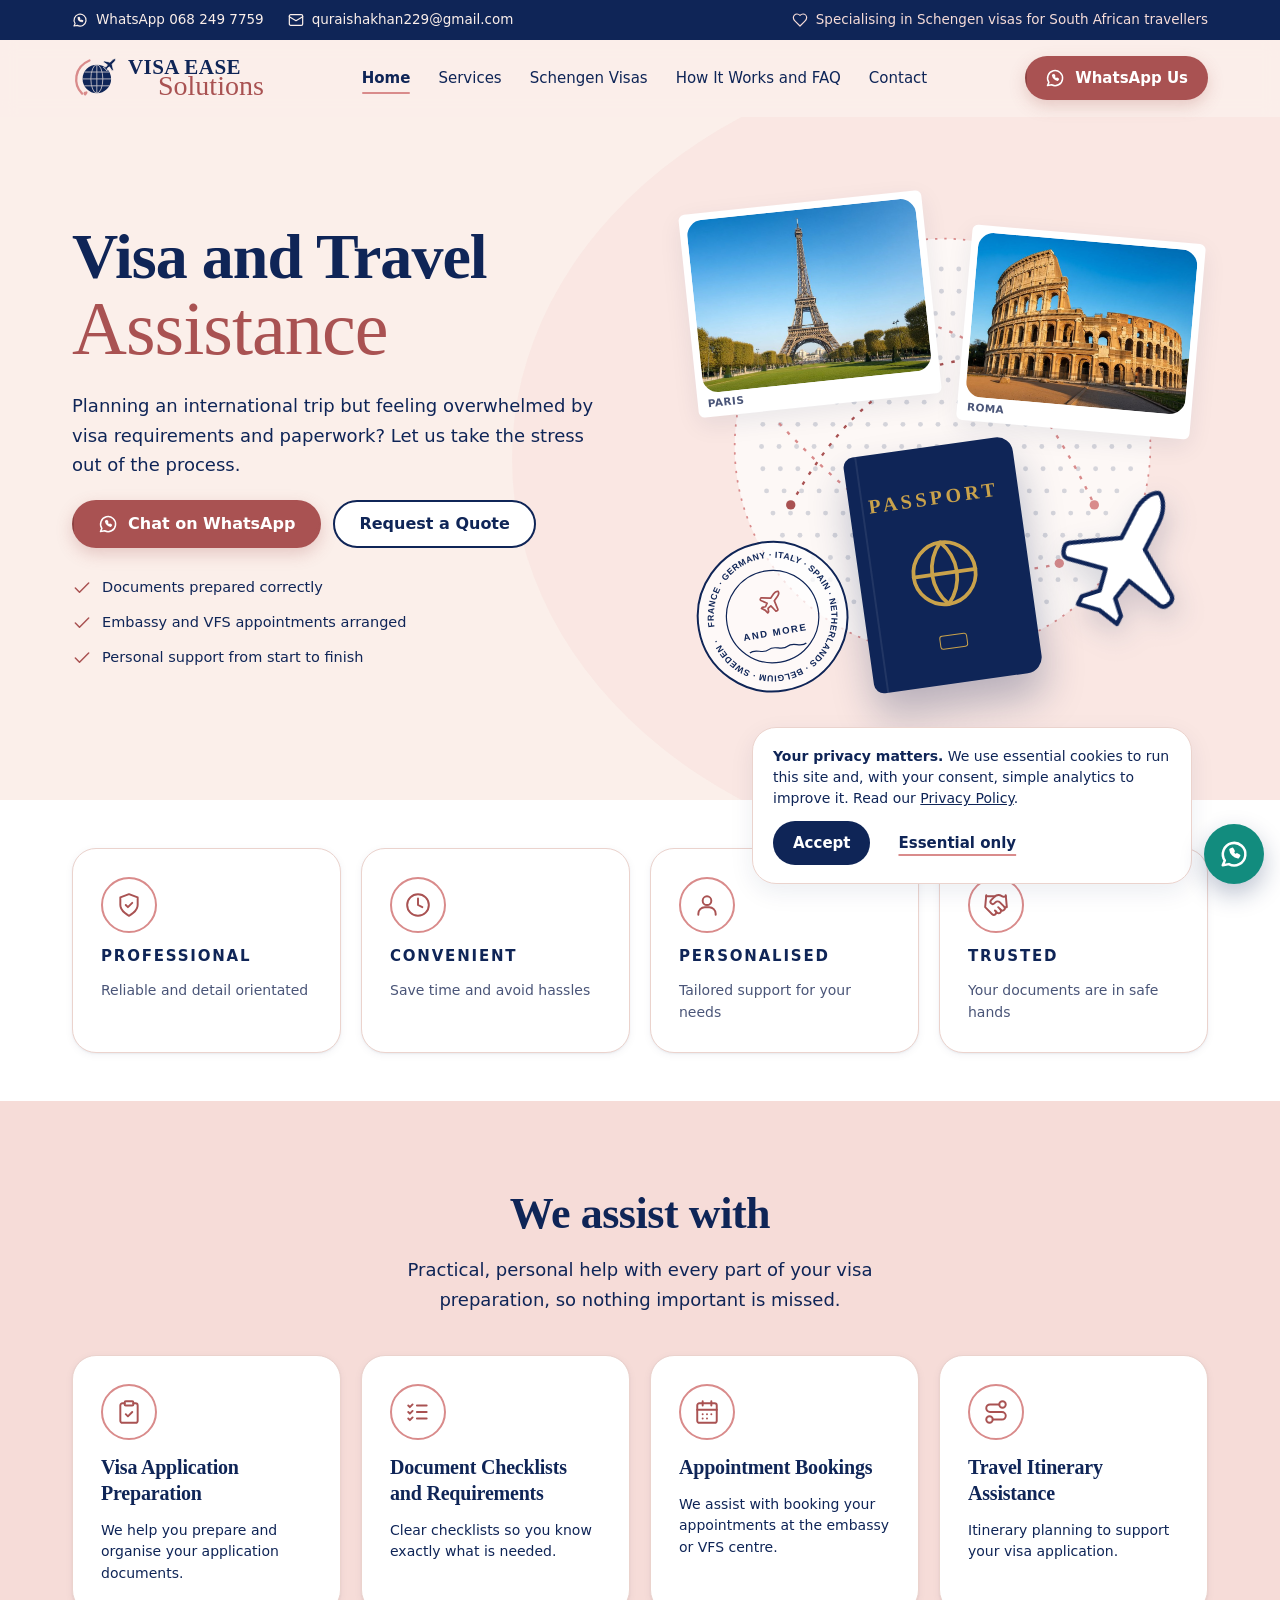
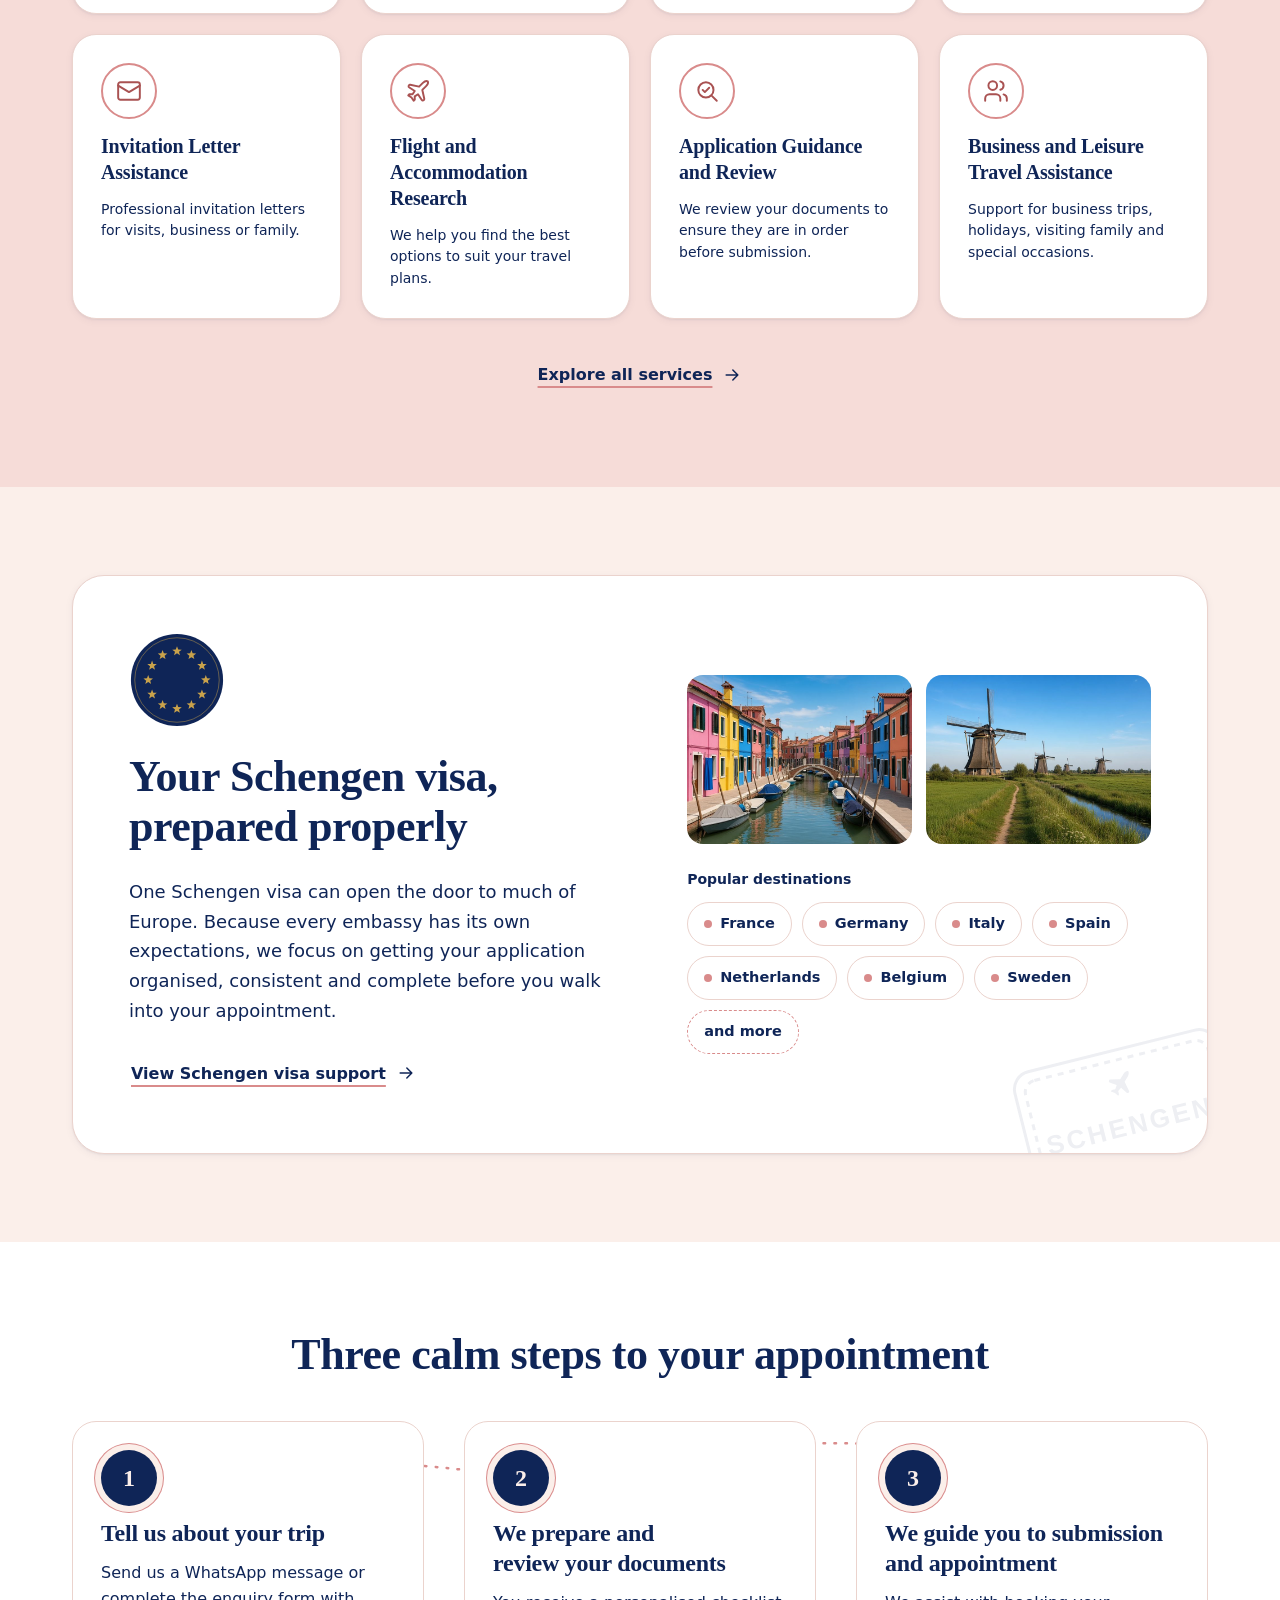
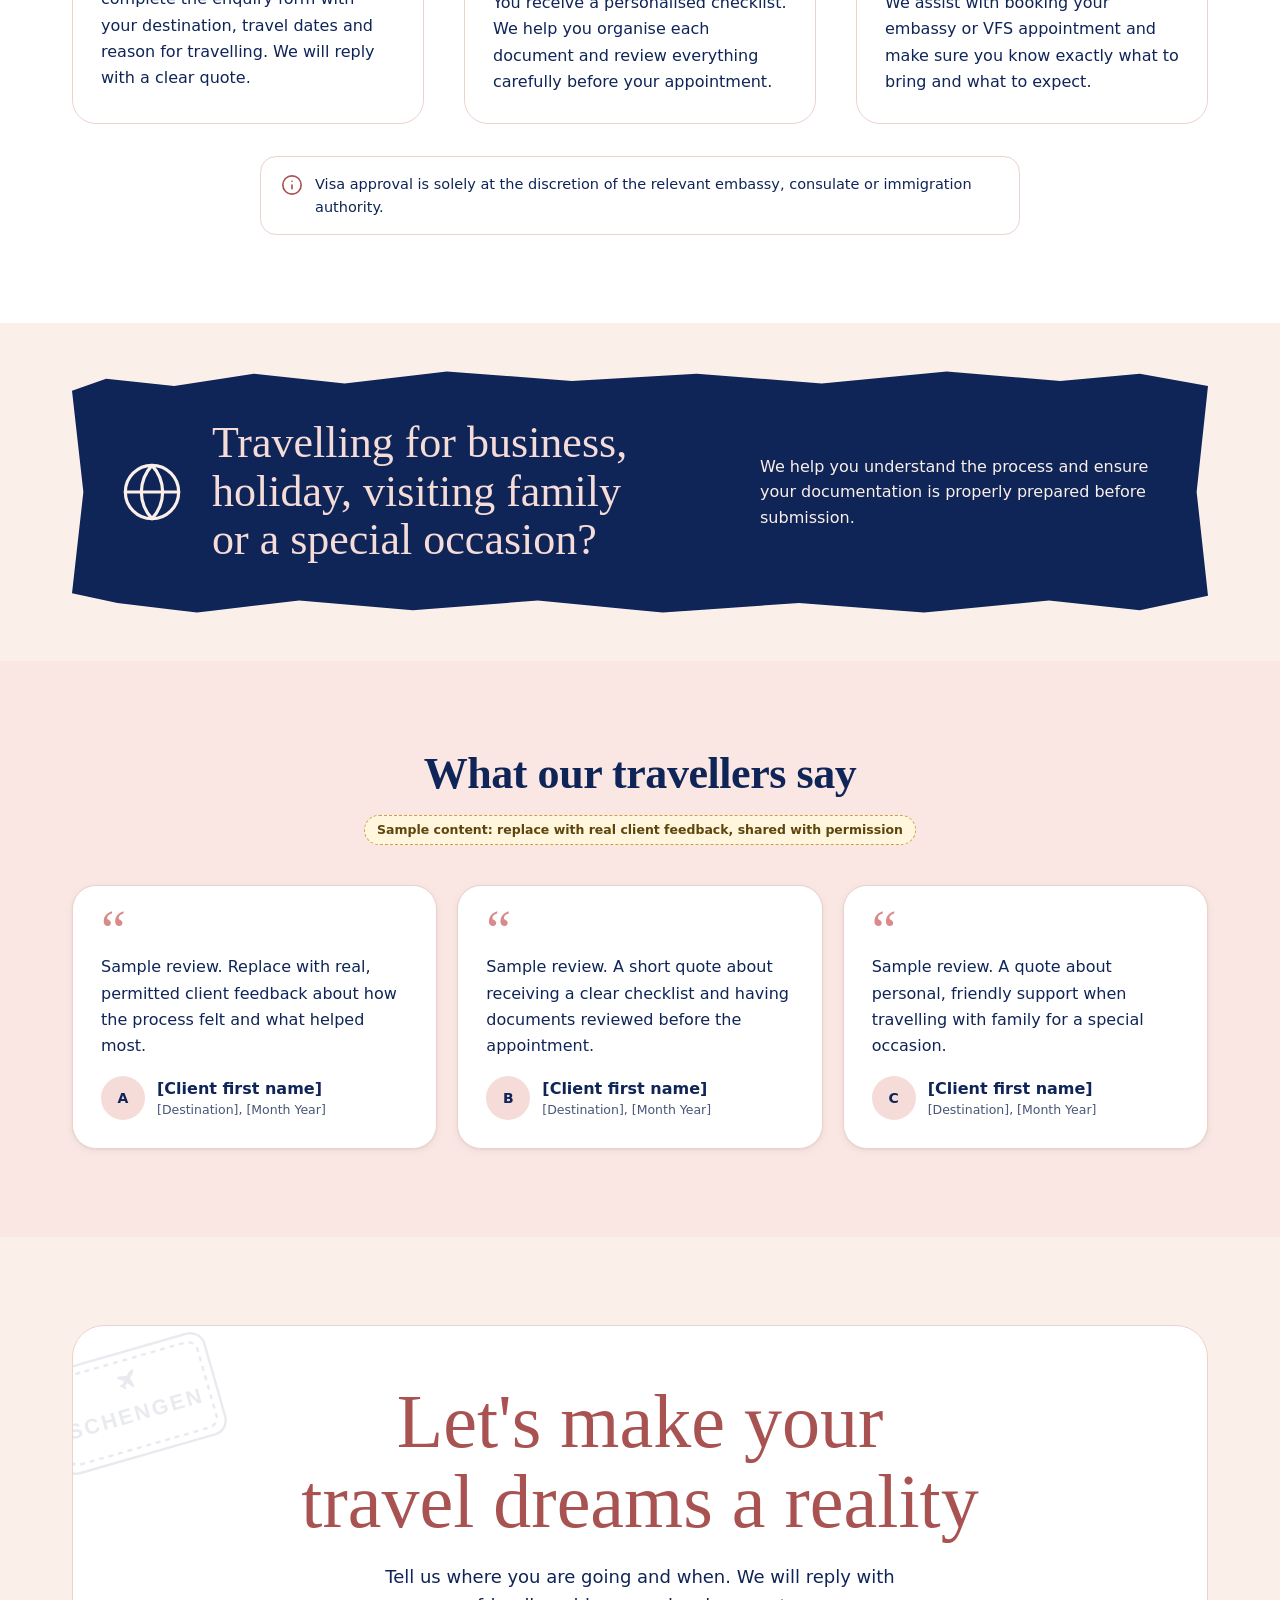
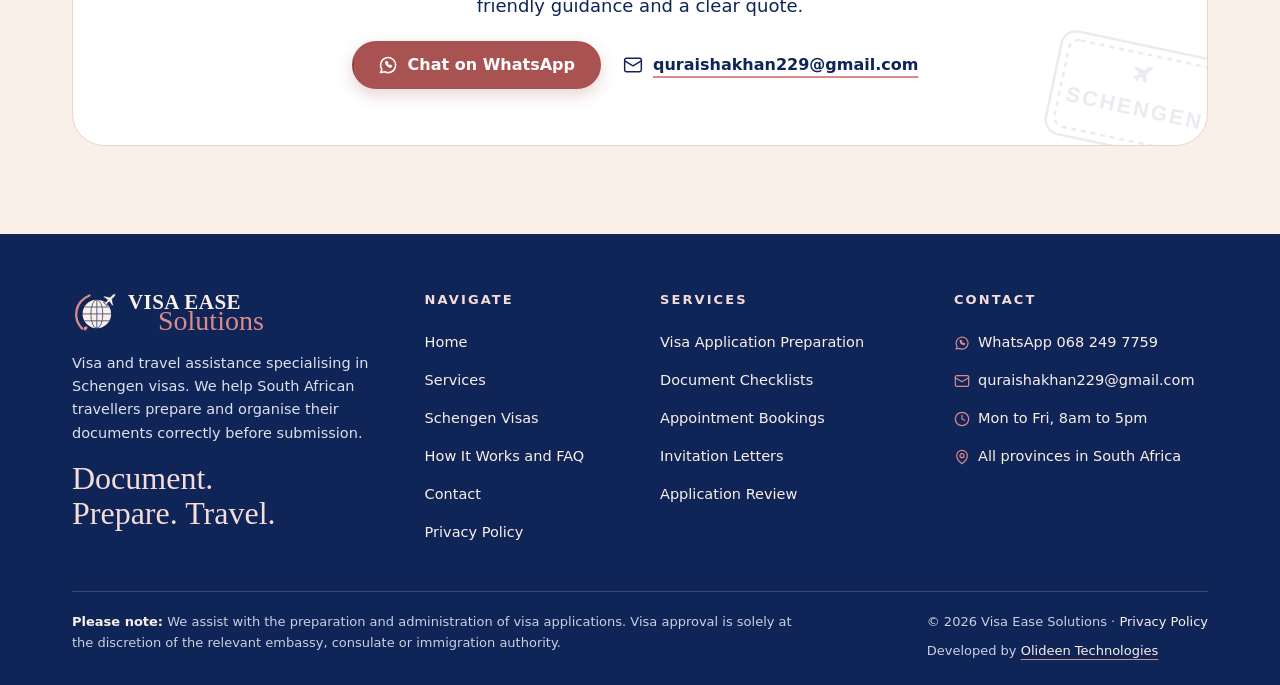
==== commit b631c787: "Add licensed destination photos Replace the 11 photo placeholders on the home and Schengen visas pag" ====
--- a/index.html
+++ b/index.html
@@ -102,16 +102,6 @@
 <symbol id="i-pen" viewBox="0 0 24 24"><path d="M12 20h9"/><path d="M16.5 3.5a2.1 2.1 0 0 1 3 3L7 19l-4 1 1-4z"/></symbol>
 <symbol id="i-wallet" viewBox="0 0 24 24"><path d="M19 7V5a2 2 0 0 0-2-2H5a2 2 0 0 0 0 4h15a1 1 0 0 1 1 1v12a1 1 0 0 1-1 1H5a2 2 0 0 1-2-2V5"/><path d="M16 14h.01"/></symbol>
 <symbol id="i-umbrella" viewBox="0 0 24 24"><path d="M22 12a10 10 0 0 0-20 0Z"/><path d="M12 12v8a2 2 0 0 0 4 0"/><path d="M12 2v1"/></symbol>
-<symbol id="l-eiffel" viewBox="0 0 100 100"><path d="M50 8v8M46 16h8l-2 18h-4zM44 34h12l4 22H40zM38 56h24l10 36H28zM28 92h44M42 92c0-10 16-10 16 0"/></symbol>
-<symbol id="l-colosseum" viewBox="0 0 100 100"><path d="M10 82V42c20-12 60-12 80 0v40zM10 56c20-8 60-8 80 0M10 69c20-6 60-6 80 0"/><path d="M22 82v-9M34 82v-10M46 82v-10M58 82v-10M70 82v-10M82 82v-9"/></symbol>
-<symbol id="l-canal" viewBox="0 0 100 100"><path d="M8 70h84"/><path d="M14 70V36h16v34M34 70V28h18v42M56 70V40h14v30M74 70V32h14v38"/><path d="M24 82c14 6 38 6 52-2M80 78l6-12"/></symbol>
-<symbol id="l-windmill" viewBox="0 0 100 100"><path d="M42 92l4-50h8l4 50zM50 42 26 18M50 42l24-24M50 42 26 66M50 42l24 24M30 92h40"/></symbol>
-<symbol id="l-towers" viewBox="0 0 100 100"><path d="M30 92V40l6-20 6 20v52M58 92V36l6-22 6 22v56M42 92V56h16v36M24 92h52"/></symbol>
-<symbol id="l-gate" viewBox="0 0 100 100"><path d="M14 36h72M18 30h64l-6-10H24zM20 36v52M32 36v52M44 36v52M56 36v52M68 36v52M80 36v52M12 88h76"/></symbol>
-<symbol id="l-atomium" viewBox="0 0 100 100"><circle cx="50" cy="20" r="7"/><circle cx="50" cy="50" r="7"/><circle cx="26" cy="38" r="7"/><circle cx="74" cy="38" r="7"/><circle cx="34" cy="70" r="7"/><circle cx="66" cy="70" r="7"/><path d="M50 27v16M31 42l13 6M69 42l-13 6M38 64l7-9M62 64l-7-9M40 76 30 92M60 76l10 16"/></symbol>
-<symbol id="l-harbour" viewBox="0 0 100 100"><path d="M10 74h80"/><path d="M14 74V46l8-8 8 8v28M30 74V40l9-9 9 9v34M48 74V48l7-7 7 7v26M62 74V42l9-9 9 9v32M50 24V12M46 16h8"/><path d="M18 84c10 4 54 4 64 0"/></symbol>
-<symbol id="l-boarding" viewBox="0 0 100 100"><rect x="10" y="26" width="80" height="48" rx="6"/><path d="M66 26v48" stroke-dasharray="4 4"/><path d="M20 40h30M20 50h22M20 62h36M74 42h8M74 54h8"/></symbol>
-<symbol id="l-map" viewBox="0 0 100 100"><path d="M10 24l26-8 28 8 26-8v60l-26 8-28-8-26 8z"/><path d="M36 16v60M64 24v60"/></symbol>
 <symbol id="logo-dark" viewBox="0 0 100 100"><path d="M22 84C2 64 4 26 38 12" fill="none" stroke="#D98B8B" stroke-width="5" stroke-linecap="round"/><circle cx="54" cy="52" r="31" fill="#0F2557"/><g fill="none" stroke="#FBEFEA" stroke-width="2" opacity=".75"><ellipse cx="54" cy="52" rx="13" ry="31"/><path d="M23 52h62M27 37h54M27 67h54M54 21v62"/></g><path d="M30 88c-3 0-5-2-5-4.5s2-4 4-3.4c.6-1.8 3.4-2 4.4-.2 1.4 2.4-1.2 5.6-3.4 8.1z" fill="#D98B8B"/><g transform="translate(64 4) scale(1.45)"><path d="M17.8 19.2 16 11l3.5-3.5C21 6 21.5 4 21 3c-1-.5-3 0-4.5 1.5L13 8 4.8 6.2c-.5-.1-.9.1-1.1.5l-.3.5c-.2.5-.1 1 .3 1.3L9 12l-2 3H4l-1 1 3 2 2 3 1-1v-3l3-2 3.5 5.3c.3.4.8.5 1.3.3l.5-.2c.4-.3.6-.7.5-1.2z" fill="#0F2557" stroke="#FBEFEA" stroke-width="1.2" stroke-linejoin="round"/></g></symbol>
 <symbol id="logo-light" viewBox="0 0 100 100"><path d="M22 84C2 64 4 26 38 12" fill="none" stroke="#D98B8B" stroke-width="5" stroke-linecap="round"/><circle cx="54" cy="52" r="31" fill="#FBEFEA"/><g fill="none" stroke="#0F2557" stroke-width="2" opacity=".75"><ellipse cx="54" cy="52" rx="13" ry="31"/><path d="M23 52h62M27 37h54M27 67h54M54 21v62"/></g><path d="M30 88c-3 0-5-2-5-4.5s2-4 4-3.4c.6-1.8 3.4-2 4.4-.2 1.4 2.4-1.2 5.6-3.4 8.1z" fill="#D98B8B"/><g transform="translate(64 4) scale(1.45)"><path d="M17.8 19.2 16 11l3.5-3.5C21 6 21.5 4 21 3c-1-.5-3 0-4.5 1.5L13 8 4.8 6.2c-.5-.1-.9.1-1.1.5l-.3.5c-.2.5-.1 1 .3 1.3L9 12l-2 3H4l-1 1 3 2 2 3 1-1v-3l3-2 3.5 5.3c.3.4.8.5 1.3.3l.5-.2c.4-.3.6-.7.5-1.2z" fill="#FBEFEA" stroke="#0F2557" stroke-width="1.2" stroke-linejoin="round"/></g></symbol>
 <symbol id="eu" viewBox="0 0 100 100"><circle cx="50" cy="50" r="48" fill="#0F2557"/><circle cx="50" cy="50" r="44" fill="none" stroke="#C9A24B" stroke-width=".8" opacity=".6"/><g fill="#C9A24B"><polygon points="50.00,14.80 51.28,18.23 54.95,18.39 52.08,20.67 53.06,24.21 50.00,22.18 46.94,24.21 47.92,20.67 45.05,18.39 48.72,18.23"/><polygon points="65.00,18.82 66.28,22.25 69.95,22.41 67.08,24.69 68.06,28.23 65.00,26.20 61.94,28.23 62.92,24.69 60.05,22.41 63.72,22.25"/><polygon points="75.98,29.80 77.26,33.23 80.93,33.39 78.06,35.67 79.04,39.21 75.98,37.18 72.92,39.21 73.90,35.67 71.04,33.39 74.70,33.23"/><polygon points="80.00,44.80 81.28,48.23 84.95,48.39 82.08,50.67 83.06,54.21 80.00,52.18 76.94,54.21 77.92,50.67 75.05,48.39 78.72,48.23"/><polygon points="75.98,59.80 77.26,63.23 80.93,63.39 78.06,65.67 79.04,69.21 75.98,67.18 72.92,69.21 73.90,65.67 71.04,63.39 74.70,63.23"/><polygon points="65.00,70.78 66.28,74.21 69.95,74.37 67.08,76.66 68.06,80.19 65.00,78.16 61.94,80.19 62.92,76.66 60.05,74.37 63.72,74.21"/><polygon points="50.00,74.80 51.28,78.23 54.95,78.39 52.08,80.67 53.06,84.21 50.00,82.18 46.94,84.21 47.92,80.67 45.05,78.39 48.72,78.23"/><polygon points="35.00,70.78 36.28,74.21 39.95,74.37 37.08,76.66 38.06,80.19 35.00,78.16 31.94,80.19 32.92,76.66 30.05,74.37 33.72,74.21"/><polygon points="24.02,59.80 25.30,63.23 28.96,63.39 26.10,65.67 27.08,69.21 24.02,67.18 20.96,69.21 21.94,65.67 19.07,63.39 22.74,63.23"/><polygon points="20.00,44.80 21.28,48.23 24.95,48.39 22.08,50.67 23.06,54.21 20.00,52.18 16.94,54.21 17.92,50.67 15.05,48.39 18.72,48.23"/><polygon points="24.02,29.80 25.30,33.23 28.96,33.39 26.10,35.67 27.08,39.21 24.02,37.18 20.96,39.21 21.94,35.67 19.07,33.39 22.74,33.23"/><polygon points="35.00,18.82 36.28,22.25 39.95,22.41 37.08,24.69 38.06,28.23 35.00,26.20 31.94,28.23 32.92,24.69 30.05,22.41 33.72,22.25"/></g></symbol>
@@ -158,8 +148,8 @@
     </div>
     <div class="hero-art">
       <div class="globe"><svg viewBox="0 0 400 400" aria-hidden="true" focusable="false"><circle cx="200" cy="200" r="178" fill="#FFFFFF" opacity=".7"/><circle cx="200" cy="200" r="178" fill="none" stroke="#D98B8B" stroke-width="1.5" stroke-dasharray="2 6"/><g class="spin" fill="#0F2557" opacity=".16"><circle cx="138.9" cy="48.0" r="2.1"/><circle cx="153.9" cy="48.0" r="2.1"/><circle cx="168.9" cy="48.0" r="2.1"/><circle cx="183.9" cy="48.0" r="2.1"/><circle cx="198.9" cy="48.0" r="2.1"/><circle cx="213.9" cy="48.0" r="2.1"/><circle cx="228.9" cy="48.0" r="2.1"/><circle cx="243.9" cy="48.0" r="2.1"/><circle cx="258.9" cy="48.0" r="2.1"/><circle cx="109.1" cy="67.0" r="2.1"/><circle cx="124.1" cy="67.0" r="2.1"/><circle cx="139.1" cy="67.0" r="2.1"/><circle cx="154.1" cy="67.0" r="2.1"/><circle cx="169.1" cy="67.0" r="2.1"/><circle cx="184.1" cy="67.0" r="2.1"/><circle cx="199.1" cy="67.0" r="2.1"/><circle cx="214.1" cy="67.0" r="2.1"/><circle cx="229.1" cy="67.0" r="2.1"/><circle cx="244.1" cy="67.0" r="2.1"/><circle cx="259.1" cy="67.0" r="2.1"/><circle cx="274.1" cy="67.0" r="2.1"/><circle cx="289.1" cy="67.0" r="2.1"/><circle cx="88.9" cy="86.0" r="2.1"/><circle cx="103.9" cy="86.0" r="2.1"/><circle cx="118.9" cy="86.0" r="2.1"/><circle cx="133.9" cy="86.0" r="2.1"/><circle cx="148.9" cy="86.0" r="2.1"/><circle cx="163.9" cy="86.0" r="2.1"/><circle cx="178.9" cy="86.0" r="2.1"/><circle cx="193.9" cy="86.0" r="2.1"/><circle cx="208.9" cy="86.0" r="2.1"/><circle cx="223.9" cy="86.0" r="2.1"/><circle cx="238.9" cy="86.0" r="2.1"/><circle cx="253.9" cy="86.0" r="2.1"/><circle cx="268.9" cy="86.0" r="2.1"/><circle cx="283.9" cy="86.0" r="2.1"/><circle cx="298.9" cy="86.0" r="2.1"/><circle cx="313.9" cy="86.0" r="2.1"/><circle cx="74.0" cy="105.0" r="2.1"/><circle cx="89.0" cy="105.0" r="2.1"/><circle cx="104.0" cy="105.0" r="2.1"/><circle cx="119.0" cy="105.0" r="2.1"/><circle cx="134.0" cy="105.0" r="2.1"/><circle cx="149.0" cy="105.0" r="2.1"/><circle cx="164.0" cy="105.0" r="2.1"/><circle cx="179.0" cy="105.0" r="2.1"/><circle cx="194.0" cy="105.0" r="2.1"/><circle cx="209.0" cy="105.0" r="2.1"/><circle cx="224.0" cy="105.0" r="2.1"/><circle cx="239.0" cy="105.0" r="2.1"/><circle cx="254.0" cy="105.0" r="2.1"/><circle cx="269.0" cy="105.0" r="2.1"/><circle cx="284.0" cy="105.0" r="2.1"/><circle cx="299.0" cy="105.0" r="2.1"/><circle cx="314.0" cy="105.0" r="2.1"/><circle cx="329.0" cy="105.0" r="2.1"/><circle cx="62.9" cy="124.0" r="2.1"/><circle cx="77.9" cy="124.0" r="2.1"/><circle cx="92.9" cy="124.0" r="2.1"/><circle cx="107.9" cy="124.0" r="2.1"/><circle cx="122.9" cy="124.0" r="2.1"/><circle cx="137.9" cy="124.0" r="2.1"/><circle cx="152.9" cy="124.0" r="2.1"/><circle cx="167.9" cy="124.0" r="2.1"/><circle cx="182.9" cy="124.0" r="2.1"/><circle cx="197.9" cy="124.0" r="2.1"/><circle cx="212.9" cy="124.0" r="2.1"/><circle cx="227.9" cy="124.0" r="2.1"/><circle cx="242.9" cy="124.0" r="2.1"/><circle cx="257.9" cy="124.0" r="2.1"/><circle cx="272.9" cy="124.0" r="2.1"/><circle cx="287.9" cy="124.0" r="2.1"/><circle cx="302.9" cy="124.0" r="2.1"/><circle cx="317.9" cy="124.0" r="2.1"/><circle cx="332.9" cy="124.0" r="2.1"/><circle cx="54.8" cy="143.0" r="2.1"/><circle cx="69.8" cy="143.0" r="2.1"/><circle cx="84.8" cy="143.0" r="2.1"/><circle cx="99.8" cy="143.0" r="2.1"/><circle cx="114.8" cy="143.0" r="2.1"/><circle cx="129.8" cy="143.0" r="2.1"/><circle cx="144.8" cy="143.0" r="2.1"/><circle cx="159.8" cy="143.0" r="2.1"/><circle cx="174.8" cy="143.0" r="2.1"/><circle cx="189.8" cy="143.0" r="2.1"/><circle cx="204.8" cy="143.0" r="2.1"/><circle cx="219.8" cy="143.0" r="2.1"/><circle cx="234.8" cy="143.0" r="2.1"/><circle cx="249.8" cy="143.0" r="2.1"/><circle cx="264.8" cy="143.0" r="2.1"/><circle cx="279.8" cy="143.0" r="2.1"/><circle cx="294.8" cy="143.0" r="2.1"/><circle cx="309.8" cy="143.0" r="2.1"/><circle cx="324.8" cy="143.0" r="2.1"/><circle cx="339.8" cy="143.0" r="2.1"/><circle cx="49.3" cy="162.0" r="2.1"/><circle cx="64.3" cy="162.0" r="2.1"/><circle cx="79.3" cy="162.0" r="2.1"/><circle cx="94.3" cy="162.0" r="2.1"/><circle cx="109.3" cy="162.0" r="2.1"/><circle cx="124.3" cy="162.0" r="2.1"/><circle cx="139.3" cy="162.0" r="2.1"/><circle cx="154.3" cy="162.0" r="2.1"/><circle cx="169.3" cy="162.0" r="2.1"/><circle cx="184.3" cy="162.0" r="2.1"/><circle cx="199.3" cy="162.0" r="2.1"/><circle cx="214.3" cy="162.0" r="2.1"/><circle cx="229.3" cy="162.0" r="2.1"/><circle cx="244.3" cy="162.0" r="2.1"/><circle cx="259.3" cy="162.0" r="2.1"/><circle cx="274.3" cy="162.0" r="2.1"/><circle cx="289.3" cy="162.0" r="2.1"/><circle cx="304.3" cy="162.0" r="2.1"/><circle cx="319.3" cy="162.0" r="2.1"/><circle cx="334.3" cy="162.0" r="2.1"/><circle cx="349.3" cy="162.0" r="2.1"/><circle cx="46.1" cy="181.0" r="2.1"/><circle cx="61.1" cy="181.0" r="2.1"/><circle cx="76.1" cy="181.0" r="2.1"/><circle cx="91.1" cy="181.0" r="2.1"/><circle cx="106.1" cy="181.0" r="2.1"/><circle cx="121.1" cy="181.0" r="2.1"/><circle cx="136.1" cy="181.0" r="2.1"/><circle cx="151.1" cy="181.0" r="2.1"/><circle cx="166.1" cy="181.0" r="2.1"/><circle cx="181.1" cy="181.0" r="2.1"/><circle cx="196.1" cy="181.0" r="2.1"/><circle cx="211.1" cy="181.0" r="2.1"/><circle cx="226.1" cy="181.0" r="2.1"/><circle cx="241.1" cy="181.0" r="2.1"/><circle cx="256.1" cy="181.0" r="2.1"/><circle cx="271.1" cy="181.0" r="2.1"/><circle cx="286.1" cy="181.0" r="2.1"/><circle cx="301.1" cy="181.0" r="2.1"/><circle cx="316.1" cy="181.0" r="2.1"/><circle cx="331.1" cy="181.0" r="2.1"/><circle cx="346.1" cy="181.0" r="2.1"/><circle cx="361.1" cy="181.0" r="2.1"/><circle cx="45.0" cy="200.0" r="2.1"/><circle cx="60.0" cy="200.0" r="2.1"/><circle cx="75.0" cy="200.0" r="2.1"/><circle cx="90.0" cy="200.0" r="2.1"/><circle cx="105.0" cy="200.0" r="2.1"/><circle cx="120.0" cy="200.0" r="2.1"/><circle cx="135.0" cy="200.0" r="2.1"/><circle cx="150.0" cy="200.0" r="2.1"/><circle cx="165.0" cy="200.0" r="2.1"/><circle cx="180.0" cy="200.0" r="2.1"/><circle cx="195.0" cy="200.0" r="2.1"/><circle cx="210.0" cy="200.0" r="2.1"/><circle cx="225.0" cy="200.0" r="2.1"/><circle cx="240.0" cy="200.0" r="2.1"/><circle cx="255.0" cy="200.0" r="2.1"/><circle cx="270.0" cy="200.0" r="2.1"/><circle cx="285.0" cy="200.0" r="2.1"/><circle cx="300.0" cy="200.0" r="2.1"/><circle cx="315.0" cy="200.0" r="2.1"/><circle cx="330.0" cy="200.0" r="2.1"/><circle cx="345.0" cy="200.0" r="2.1"/><circle cx="360.0" cy="200.0" r="2.1"/><circle cx="46.1" cy="219.0" r="2.1"/><circle cx="61.1" cy="219.0" r="2.1"/><circle cx="76.1" cy="219.0" r="2.1"/><circle cx="91.1" cy="219.0" r="2.1"/><circle cx="106.1" cy="219.0" r="2.1"/><circle cx="121.1" cy="219.0" r="2.1"/><circle cx="136.1" cy="219.0" r="2.1"/><circle cx="151.1" cy="219.0" r="2.1"/><circle cx="166.1" cy="219.0" r="2.1"/><circle cx="181.1" cy="219.0" r="2.1"/><circle cx="196.1" cy="219.0" r="2.1"/><circle cx="211.1" cy="219.0" r="2.1"/><circle cx="226.1" cy="219.0" r="2.1"/><circle cx="241.1" cy="219.0" r="2.1"/><circle cx="256.1" cy="219.0" r="2.1"/><circle cx="271.1" cy="219.0" r="2.1"/><circle cx="286.1" cy="219.0" r="2.1"/><circle cx="301.1" cy="219.0" r="2.1"/><circle cx="316.1" cy="219.0" r="2.1"/><circle cx="331.1" cy="219.0" r="2.1"/><circle cx="346.1" cy="219.0" r="2.1"/><circle cx="361.1" cy="219.0" r="2.1"/><circle cx="49.3" cy="238.0" r="2.1"/><circle cx="64.3" cy="238.0" r="2.1"/><circle cx="79.3" cy="238.0" r="2.1"/><circle cx="94.3" cy="238.0" r="2.1"/><circle cx="109.3" cy="238.0" r="2.1"/><circle cx="124.3" cy="238.0" r="2.1"/><circle cx="139.3" cy="238.0" r="2.1"/><circle cx="154.3" cy="238.0" r="2.1"/><circle cx="169.3" cy="238.0" r="2.1"/><circle cx="184.3" cy="238.0" r="2.1"/><circle cx="199.3" cy="238.0" r="2.1"/><circle cx="214.3" cy="238.0" r="2.1"/><circle cx="229.3" cy="238.0" r="2.1"/><circle cx="244.3" cy="238.0" r="2.1"/><circle cx="259.3" cy="238.0" r="2.1"/><circle cx="274.3" cy="238.0" r="2.1"/><circle cx="289.3" cy="238.0" r="2.1"/><circle cx="304.3" cy="238.0" r="2.1"/><circle cx="319.3" cy="238.0" r="2.1"/><circle cx="334.3" cy="238.0" r="2.1"/><circle cx="349.3" cy="238.0" r="2.1"/><circle cx="54.8" cy="257.0" r="2.1"/><circle cx="69.8" cy="257.0" r="2.1"/><circle cx="84.8" cy="257.0" r="2.1"/><circle cx="99.8" cy="257.0" r="2.1"/><circle cx="114.8" cy="257.0" r="2.1"/><circle cx="129.8" cy="257.0" r="2.1"/><circle cx="144.8" cy="257.0" r="2.1"/><circle cx="159.8" cy="257.0" r="2.1"/><circle cx="174.8" cy="257.0" r="2.1"/><circle cx="189.8" cy="257.0" r="2.1"/><circle cx="204.8" cy="257.0" r="2.1"/><circle cx="219.8" cy="257.0" r="2.1"/><circle cx="234.8" cy="257.0" r="2.1"/><circle cx="249.8" cy="257.0" r="2.1"/><circle cx="264.8" cy="257.0" r="2.1"/><circle cx="279.8" cy="257.0" r="2.1"/><circle cx="294.8" cy="257.0" r="2.1"/><circle cx="309.8" cy="257.0" r="2.1"/><circle cx="324.8" cy="257.0" r="2.1"/><circle cx="339.8" cy="257.0" r="2.1"/><circle cx="62.9" cy="276.0" r="2.1"/><circle cx="77.9" cy="276.0" r="2.1"/><circle cx="92.9" cy="276.0" r="2.1"/><circle cx="107.9" cy="276.0" r="2.1"/><circle cx="122.9" cy="276.0" r="2.1"/><circle cx="137.9" cy="276.0" r="2.1"/><circle cx="152.9" cy="276.0" r="2.1"/><circle cx="167.9" cy="276.0" r="2.1"/><circle cx="182.9" cy="276.0" r="2.1"/><circle cx="197.9" cy="276.0" r="2.1"/><circle cx="212.9" cy="276.0" r="2.1"/><circle cx="227.9" cy="276.0" r="2.1"/><circle cx="242.9" cy="276.0" r="2.1"/><circle cx="257.9" cy="276.0" r="2.1"/><circle cx="272.9" cy="276.0" r="2.1"/><circle cx="287.9" cy="276.0" r="2.1"/><circle cx="302.9" cy="276.0" r="2.1"/><circle cx="317.9" cy="276.0" r="2.1"/><circle cx="332.9" cy="276.0" r="2.1"/><circle cx="74.0" cy="295.0" r="2.1"/><circle cx="89.0" cy="295.0" r="2.1"/><circle cx="104.0" cy="295.0" r="2.1"/><circle cx="119.0" cy="295.0" r="2.1"/><circle cx="134.0" cy="295.0" r="2.1"/><circle cx="149.0" cy="295.0" r="2.1"/><circle cx="164.0" cy="295.0" r="2.1"/><circle cx="179.0" cy="295.0" r="2.1"/><circle cx="194.0" cy="295.0" r="2.1"/><circle cx="209.0" cy="295.0" r="2.1"/><circle cx="224.0" cy="295.0" r="2.1"/><circle cx="239.0" cy="295.0" r="2.1"/><circle cx="254.0" cy="295.0" r="2.1"/><circle cx="269.0" cy="295.0" r="2.1"/><circle cx="284.0" cy="295.0" r="2.1"/><circle cx="299.0" cy="295.0" r="2.1"/><circle cx="314.0" cy="295.0" r="2.1"/><circle cx="329.0" cy="295.0" r="2.1"/><circle cx="88.9" cy="314.0" r="2.1"/><circle cx="103.9" cy="314.0" r="2.1"/><circle cx="118.9" cy="314.0" r="2.1"/><circle cx="133.9" cy="314.0" r="2.1"/><circle cx="148.9" cy="314.0" r="2.1"/><circle cx="163.9" cy="314.0" r="2.1"/><circle cx="178.9" cy="314.0" r="2.1"/><circle cx="193.9" cy="314.0" r="2.1"/><circle cx="208.9" cy="314.0" r="2.1"/><circle cx="223.9" cy="314.0" r="2.1"/><circle cx="238.9" cy="314.0" r="2.1"/><circle cx="253.9" cy="314.0" r="2.1"/><circle cx="268.9" cy="314.0" r="2.1"/><circle cx="283.9" cy="314.0" r="2.1"/><circle cx="298.9" cy="314.0" r="2.1"/><circle cx="313.9" cy="314.0" r="2.1"/><circle cx="109.1" cy="333.0" r="2.1"/><circle cx="124.1" cy="333.0" r="2.1"/><circle cx="139.1" cy="333.0" r="2.1"/><circle cx="154.1" cy="333.0" r="2.1"/><circle cx="169.1" cy="333.0" r="2.1"/><circle cx="184.1" cy="333.0" r="2.1"/><circle cx="199.1" cy="333.0" r="2.1"/><circle cx="214.1" cy="333.0" r="2.1"/><circle cx="229.1" cy="333.0" r="2.1"/><circle cx="244.1" cy="333.0" r="2.1"/><circle cx="259.1" cy="333.0" r="2.1"/><circle cx="274.1" cy="333.0" r="2.1"/><circle cx="289.1" cy="333.0" r="2.1"/><circle cx="138.9" cy="352.0" r="2.1"/><circle cx="153.9" cy="352.0" r="2.1"/><circle cx="168.9" cy="352.0" r="2.1"/><circle cx="183.9" cy="352.0" r="2.1"/><circle cx="198.9" cy="352.0" r="2.1"/><circle cx="213.9" cy="352.0" r="2.1"/><circle cx="228.9" cy="352.0" r="2.1"/><circle cx="243.9" cy="352.0" r="2.1"/><circle cx="258.9" cy="352.0" r="2.1"/></g><g fill="none" stroke-width="2"><path class="arc" d="M70 250 Q170 70 320 150" stroke="#A95252"/><path class="arc" d="M100 110 Q230 40 330 250" stroke="#D98B8B"/><path class="arc" d="M60 180 Q200 330 300 300" stroke="#D98B8B"/></g><circle cx="70" cy="250" r="4" fill="#A95252"/><circle cx="320" cy="150" r="4" fill="#A95252"/><circle cx="330" cy="250" r="4" fill="#D98B8B"/><circle cx="300" cy="300" r="4" fill="#D98B8B"/></svg></div>
-      <figure class="postcard a"><!-- Swap for: <img class="photo" src="assets/images/eiffel-tower.jpg" alt="The Eiffel Tower in Paris on a bright, clear morning" width="800" height="600" loading="lazy"> --><div class="ph sky" role="img" aria-label="Licensed photo placeholder: The Eiffel Tower in Paris on a bright, clear morning"><span class="ph-tag" aria-hidden="true">Licensed photo</span><svg class="land" aria-hidden="true" focusable="false"><use href="#l-eiffel"></use></svg></div><figcaption class="cap">PARIS</figcaption></figure>
-      <figure class="postcard b"><!-- Swap for: <img class="photo" src="assets/images/colosseum.jpg" alt="The Colosseum in Rome in warm afternoon light" width="800" height="600" loading="lazy"> --><div class="ph sand" role="img" aria-label="Licensed photo placeholder: The Colosseum in Rome in warm afternoon light"><span class="ph-tag" aria-hidden="true">Licensed photo</span><svg class="land" aria-hidden="true" focusable="false"><use href="#l-colosseum"></use></svg></div><figcaption class="cap">ROMA</figcaption></figure>
+      <figure class="postcard a"><img class="photo" src="assets/images/eiffel-tower.jpg" alt="The Eiffel Tower in Paris on a bright, clear morning" width="800" height="600"><figcaption class="cap">PARIS</figcaption></figure>
+      <figure class="postcard b"><img class="photo" src="assets/images/colosseum.jpg" alt="The Colosseum in Rome in warm afternoon light" width="800" height="600"><figcaption class="cap">ROMA</figcaption></figure>
       <div class="passport" aria-hidden="true"><span class="pp-title">PASSPORT</span><svg class="i" aria-hidden="true" focusable="false"><use href="#i-globe"></use></svg><span class="pp-chip"></span></div>
       <svg class="plane-art" aria-hidden="true" focusable="false"><use href="#plane-solid"></use></svg>
       <div class="postmark"><svg viewBox="0 0 200 200" role="img" aria-label="Postmark: France, Germany, Italy, Spain, Netherlands, Belgium, Sweden and more"><defs><path id="pmc" d="M100,100 m-74,0 a74,74 0 1,1 148,0 a74,74 0 1,1 -148,0"/></defs><circle cx="100" cy="100" r="94" fill="rgba(255,255,255,.75)" stroke="currentColor" stroke-width="2.5"/><circle cx="100" cy="100" r="58" fill="none" stroke="currentColor" stroke-width="1.5"/><text fill="currentColor" font-family="Plus Jakarta Sans, sans-serif" font-size="11" font-weight="700"><textPath href="#pmc" textLength="448" lengthAdjust="spacing">FRANCE · GERMANY · ITALY · SPAIN · NETHERLANDS · BELGIUM · SWEDEN ·</textPath></text><g transform="translate(84 66) scale(1.35)"><path d="M17.8 19.2 16 11l3.5-3.5C21 6 21.5 4 21 3c-1-.5-3 0-4.5 1.5L13 8 4.8 6.2c-.5-.1-.9.1-1.1.5l-.3.5c-.2.5-.1 1 .3 1.3L9 12l-2 3H4l-1 1 3 2 2 3 1-1v-3l3-2 3.5 5.3c.3.4.8.5 1.3.3l.5-.2c.4-.3.6-.7.5-1.2z" fill="none" stroke="#A95252" stroke-width="1.6" stroke-linejoin="round"/></g><text x="100" y="124" text-anchor="middle" fill="currentColor" font-family="Plus Jakarta Sans, sans-serif" font-size="12" font-weight="700" letter-spacing="2">AND MORE</text><path d="M64 140c8-5 16 5 24 0s16 5 24 0 16 5 24 0" fill="none" stroke="currentColor" stroke-width="1.5"/></svg></div>
@@ -190,7 +180,7 @@
         <a class="btn btn-ghost flush" href="schengen-visas.html">View Schengen visa support<svg class="i" aria-hidden="true" focusable="false"><use href="#i-arrow"></use></svg></a>
       </div>
       <div class="stack gap-24 rel">
-        <div class="grid"><!-- Swap for: <img class="photo" src="assets/images/venice-canal.jpg" alt="Colourful buildings along a Venetian canal" width="800" height="600" loading="lazy"> --><div class="ph sea" role="img" aria-label="Licensed photo placeholder: Colourful buildings along a Venetian canal"><span class="ph-tag" aria-hidden="true">Licensed photo</span><svg class="land" aria-hidden="true" focusable="false"><use href="#l-canal"></use></svg></div><!-- Swap for: <img class="photo" src="assets/images/dutch-windmills.jpg" alt="Traditional windmills in the Dutch countryside" width="800" height="600" loading="lazy"> --><div class="ph sky" role="img" aria-label="Licensed photo placeholder: Traditional windmills in the Dutch countryside"><span class="ph-tag" aria-hidden="true">Licensed photo</span><svg class="land" aria-hidden="true" focusable="false"><use href="#l-windmill"></use></svg></div></div>
+        <div class="grid"><img class="photo" src="assets/images/venice-canal.jpg" alt="Colourful buildings along a Venetian canal" width="800" height="600" loading="lazy"><img class="photo" src="assets/images/dutch-windmills.jpg" alt="Traditional windmills in the Dutch countryside" width="800" height="600" loading="lazy"></div>
         <div class="stack gap-12"><span class="lbl">Popular destinations</span><ul class="chips"><li class="chip"><span class="dot" aria-hidden="true"></span>France</li><li class="chip"><span class="dot" aria-hidden="true"></span>Germany</li><li class="chip"><span class="dot" aria-hidden="true"></span>Italy</li><li class="chip"><span class="dot" aria-hidden="true"></span>Spain</li><li class="chip"><span class="dot" aria-hidden="true"></span>Netherlands</li><li class="chip"><span class="dot" aria-hidden="true"></span>Belgium</li><li class="chip"><span class="dot" aria-hidden="true"></span>Sweden</li><li class="chip more">and more</li></ul></div>
       </div>
     </div>
--- a/style.css
+++ b/style.css
@@ -39,9 +39,6 @@
   --error: #A3352F;
   --error-bg: #FBE6E3;
   --error-line: #E7B4AF;
-  --photo-sky: #E6ECF5;
-  --photo-sand: #F4E4CF;
-  --photo-sea: #DCE9EC;
   --wa: #128C7E;               /* WhatsApp teal green: white icon 4.1:1 (#25D366 is only 2:1) */
   --wa-deep: #075E54;          /* hover and focus: white icon 7.7:1 */
 
@@ -220,7 +217,7 @@
 @keyframes veSpin { to { transform: rotate(360deg); } }
 @keyframes veDash { to { stroke-dashoffset: -100; } }
 .passport {
-  position: absolute; left: 30%; top: 28%; width: 42%; aspect-ratio: 3 / 4.2; z-index: 3;
+  position: absolute; left: 34%; top: 50%; width: 32%; aspect-ratio: 3 / 4.2; z-index: 3;
   display: flex; flex-direction: column; align-items: center; justify-content: center; gap: 10%;
   background: var(--navy); color: var(--gold); border-radius: 10px 16px 16px 10px;
   box-shadow: 0 24px 40px rgba(15, 37, 87, .28); transform: rotate(-8deg);
@@ -229,22 +226,16 @@
 .pp-title { font-family: var(--f-display); font-size: clamp(12px, 3.4vw, 20px); letter-spacing: .18em; font-weight: 600; }
 .passport .i { width: 44%; height: auto; aspect-ratio: 1; stroke: var(--gold); stroke-width: 1.2; }
 .pp-chip { width: 16%; height: 6%; border: 1.5px solid var(--gold); border-radius: 3px; }
-.plane-art { position: absolute; right: 4%; top: 56%; width: 34%; height: auto; aspect-ratio: 1; z-index: 4; transform: rotate(-18deg); filter: drop-shadow(0 12px 14px rgba(15, 37, 87, .18)); }
-.postcard { position: absolute; z-index: 2; margin: 0; background: var(--white); padding: 7px 7px 24px; border-radius: 6px; box-shadow: var(--shadow-md); width: 36%; }
-.postcard.a { left: 0; top: 12%; transform: rotate(-7deg); }
-.postcard.b { right: 2%; top: 4%; transform: rotate(6deg); width: 32%; }
+.plane-art { position: absolute; right: 2%; top: 58%; width: 28%; height: auto; aspect-ratio: 1; z-index: 4; transform: rotate(-18deg); filter: drop-shadow(0 12px 14px rgba(15, 37, 87, .18)); }
+.postcard { position: absolute; z-index: 2; margin: 0; background: var(--white); padding: 7px 7px 24px; border-radius: 6px; box-shadow: var(--shadow-md); width: 46%; }
+.postcard.a { left: 2%; top: 4%; transform: rotate(-6deg); }
+.postcard.b { right: 2%; top: 10%; transform: rotate(5deg); width: 44%; }
 .postcard .cap { position: absolute; left: 10px; bottom: 5px; font-size: 10.5px; font-weight: 600; color: var(--navy-soft); letter-spacing: .04em; }
-.postmark { position: absolute; left: 4%; bottom: 2%; width: 34%; z-index: 5; color: var(--navy); transform: rotate(-10deg); }
+.postmark { position: absolute; left: 3%; bottom: 3%; width: 30%; z-index: 5; color: var(--navy); transform: rotate(-10deg); }
 .postmark svg { width: 100%; height: auto; }
 
-/* ---------- 9. Photo placeholders (swap for <img loading="lazy">) ---------- */
-.ph { position: relative; width: 100%; aspect-ratio: 4 / 3; border-radius: var(--r-md); overflow: hidden; background: var(--blush); display: flex; align-items: center; justify-content: center; color: var(--navy); }
-.ph.sky { background: var(--photo-sky); }
-.ph.sand { background: var(--photo-sand); }
-.ph.sea { background: var(--photo-sea); }
-.ph .land { width: 62%; height: 62%; opacity: .55; fill: none; stroke: currentColor; stroke-width: 2; stroke-linecap: round; stroke-linejoin: round; }
-.ph-tag { position: absolute; left: 8px; top: 8px; font-size: 10px; font-weight: 600; letter-spacing: .08em; text-transform: uppercase; background: rgba(255, 255, 255, .9); padding: 3px 8px; border-radius: var(--r-pill); }
-.photo { width: 100%; aspect-ratio: 4 / 3; object-fit: cover; border-radius: var(--r-md); }
+/* ---------- 9. Photos ---------- */
+.photo { width: 100%; height: auto; aspect-ratio: 4 / 3; object-fit: cover; border-radius: var(--r-md); }
 
 /* ---------- 10. Cards ---------- */
 .card {
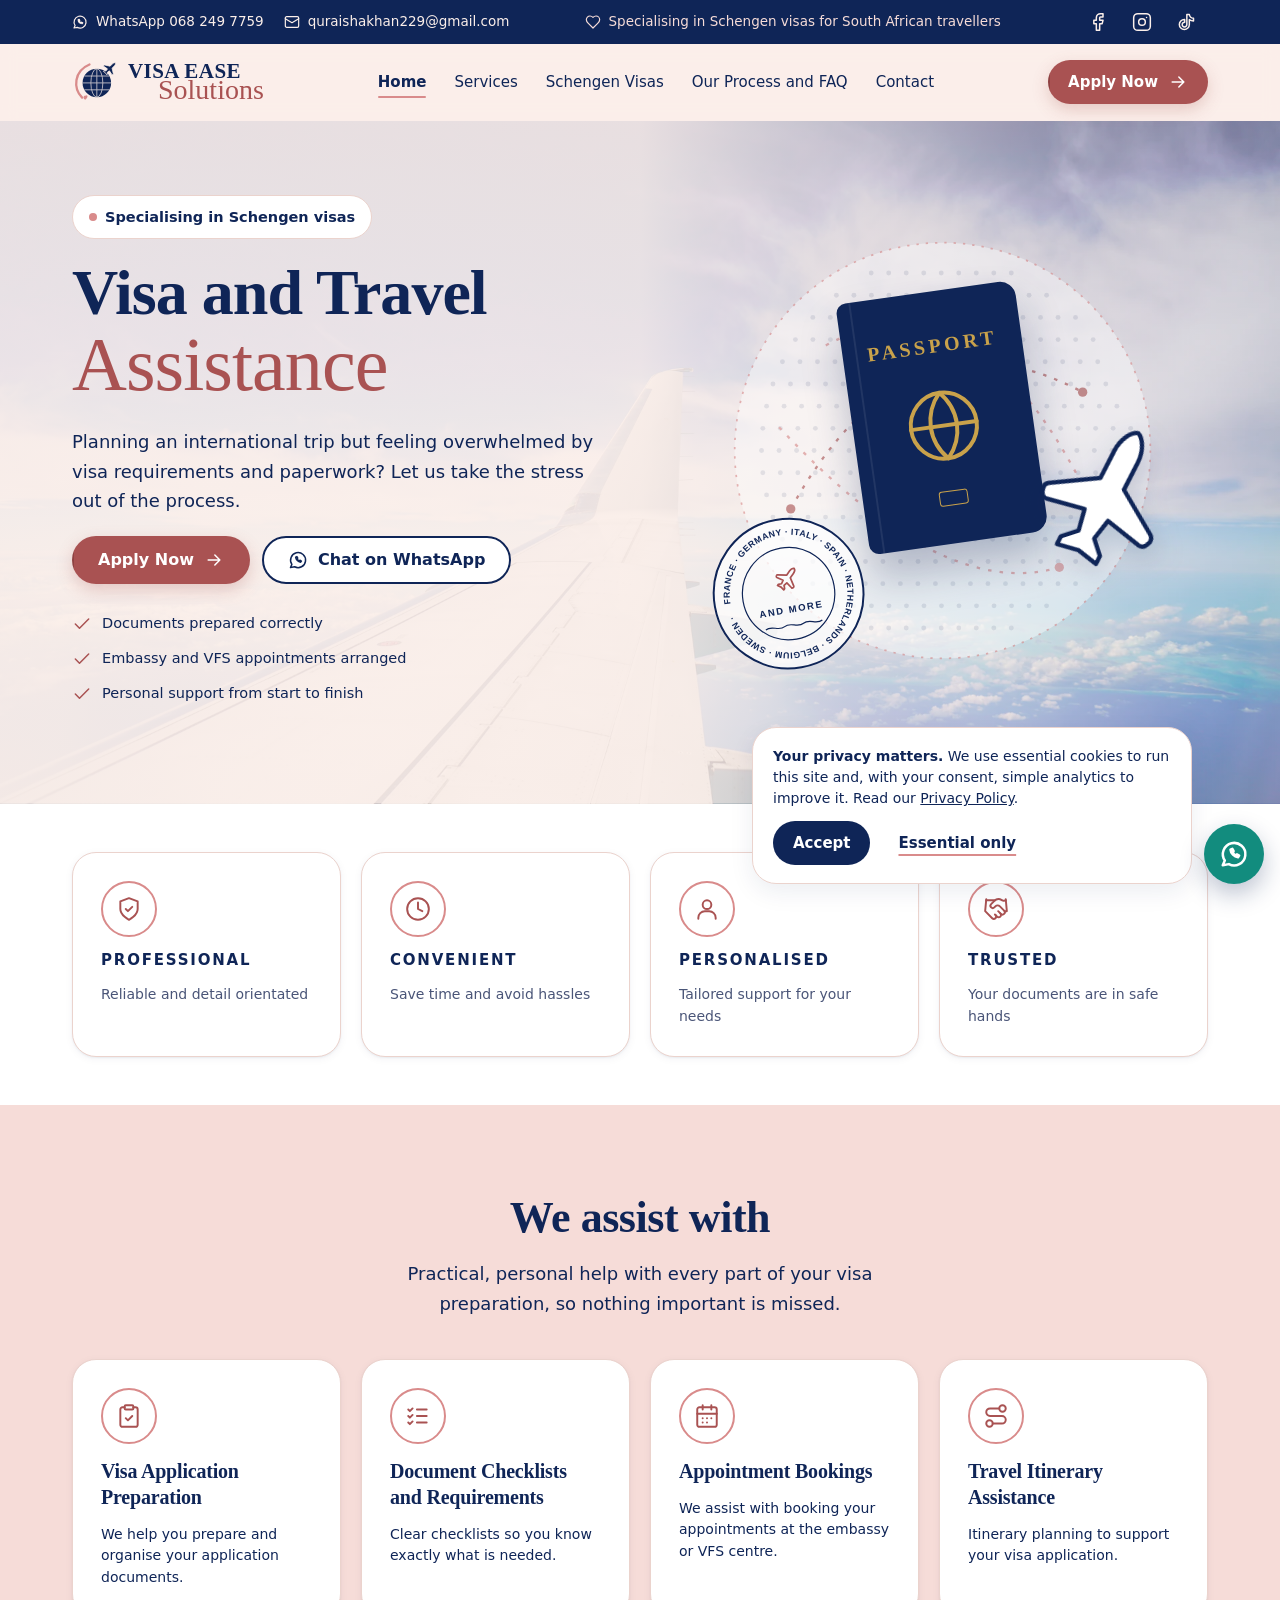
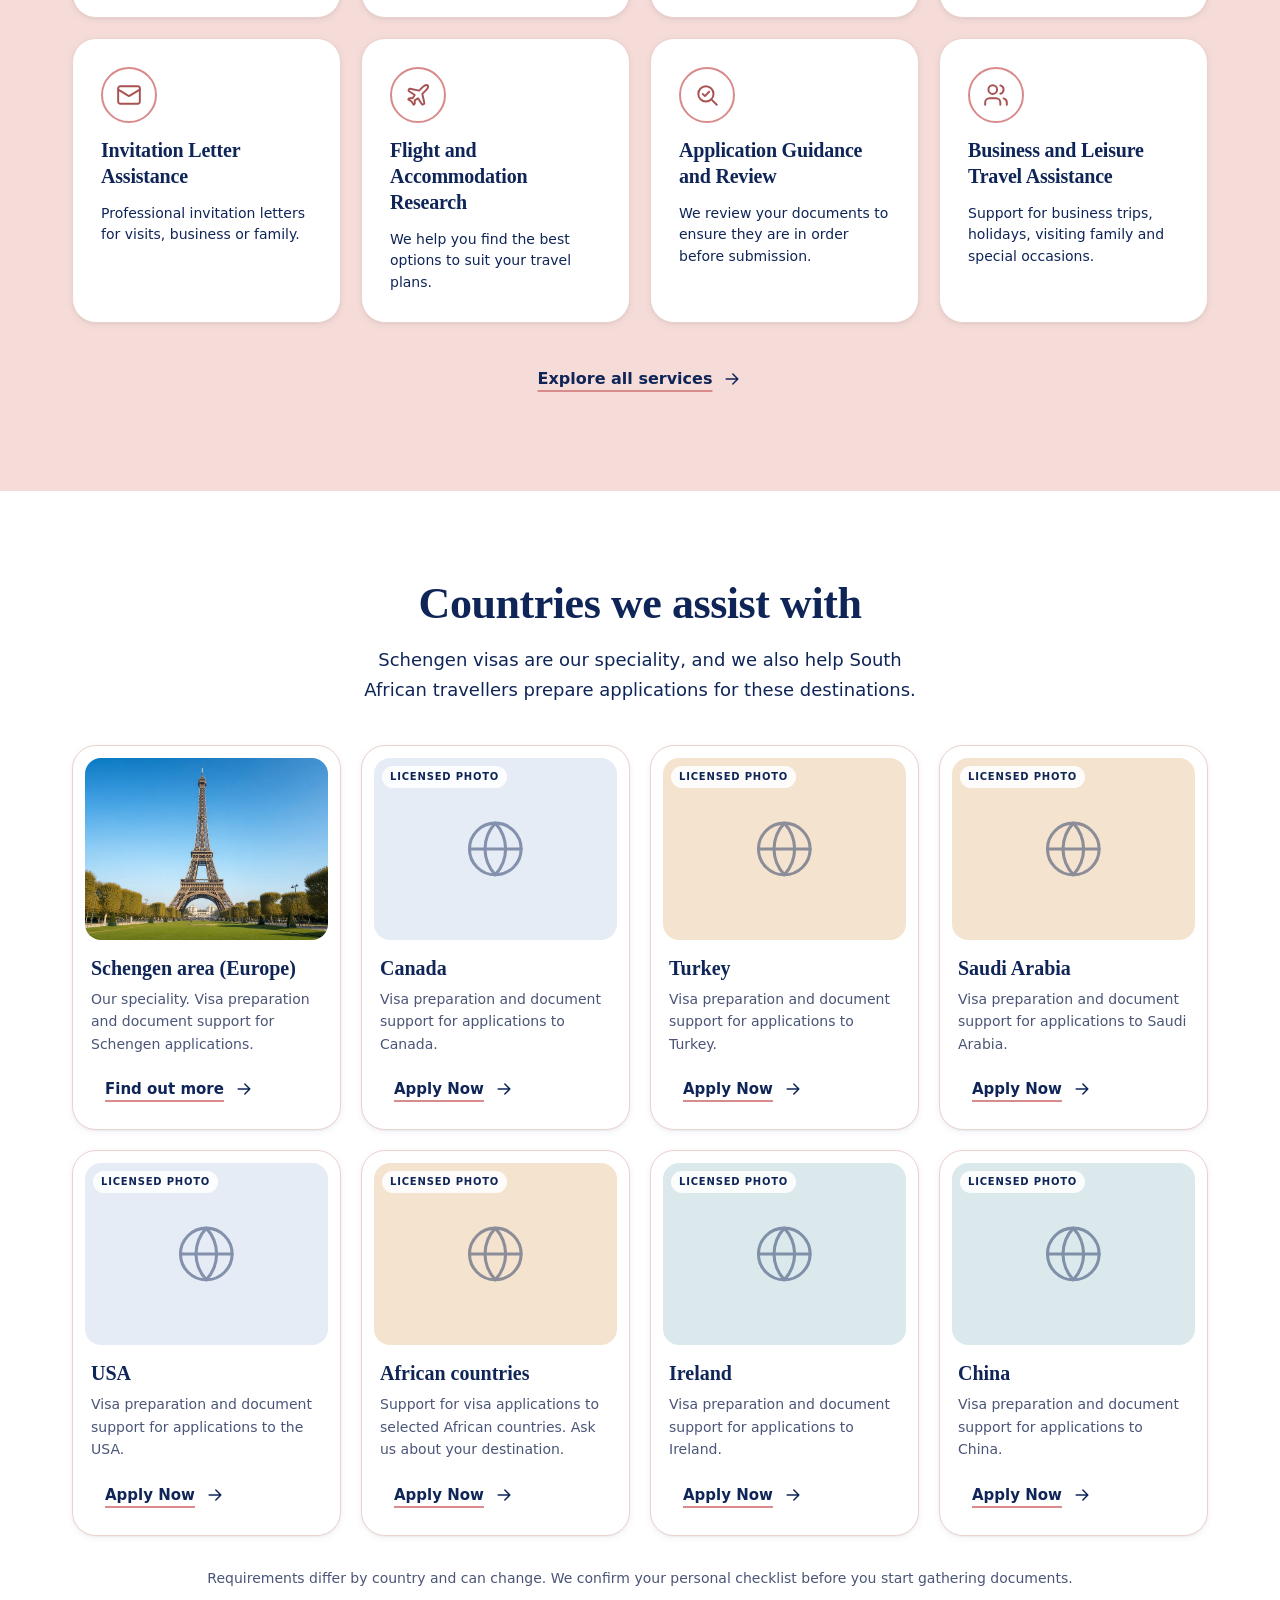
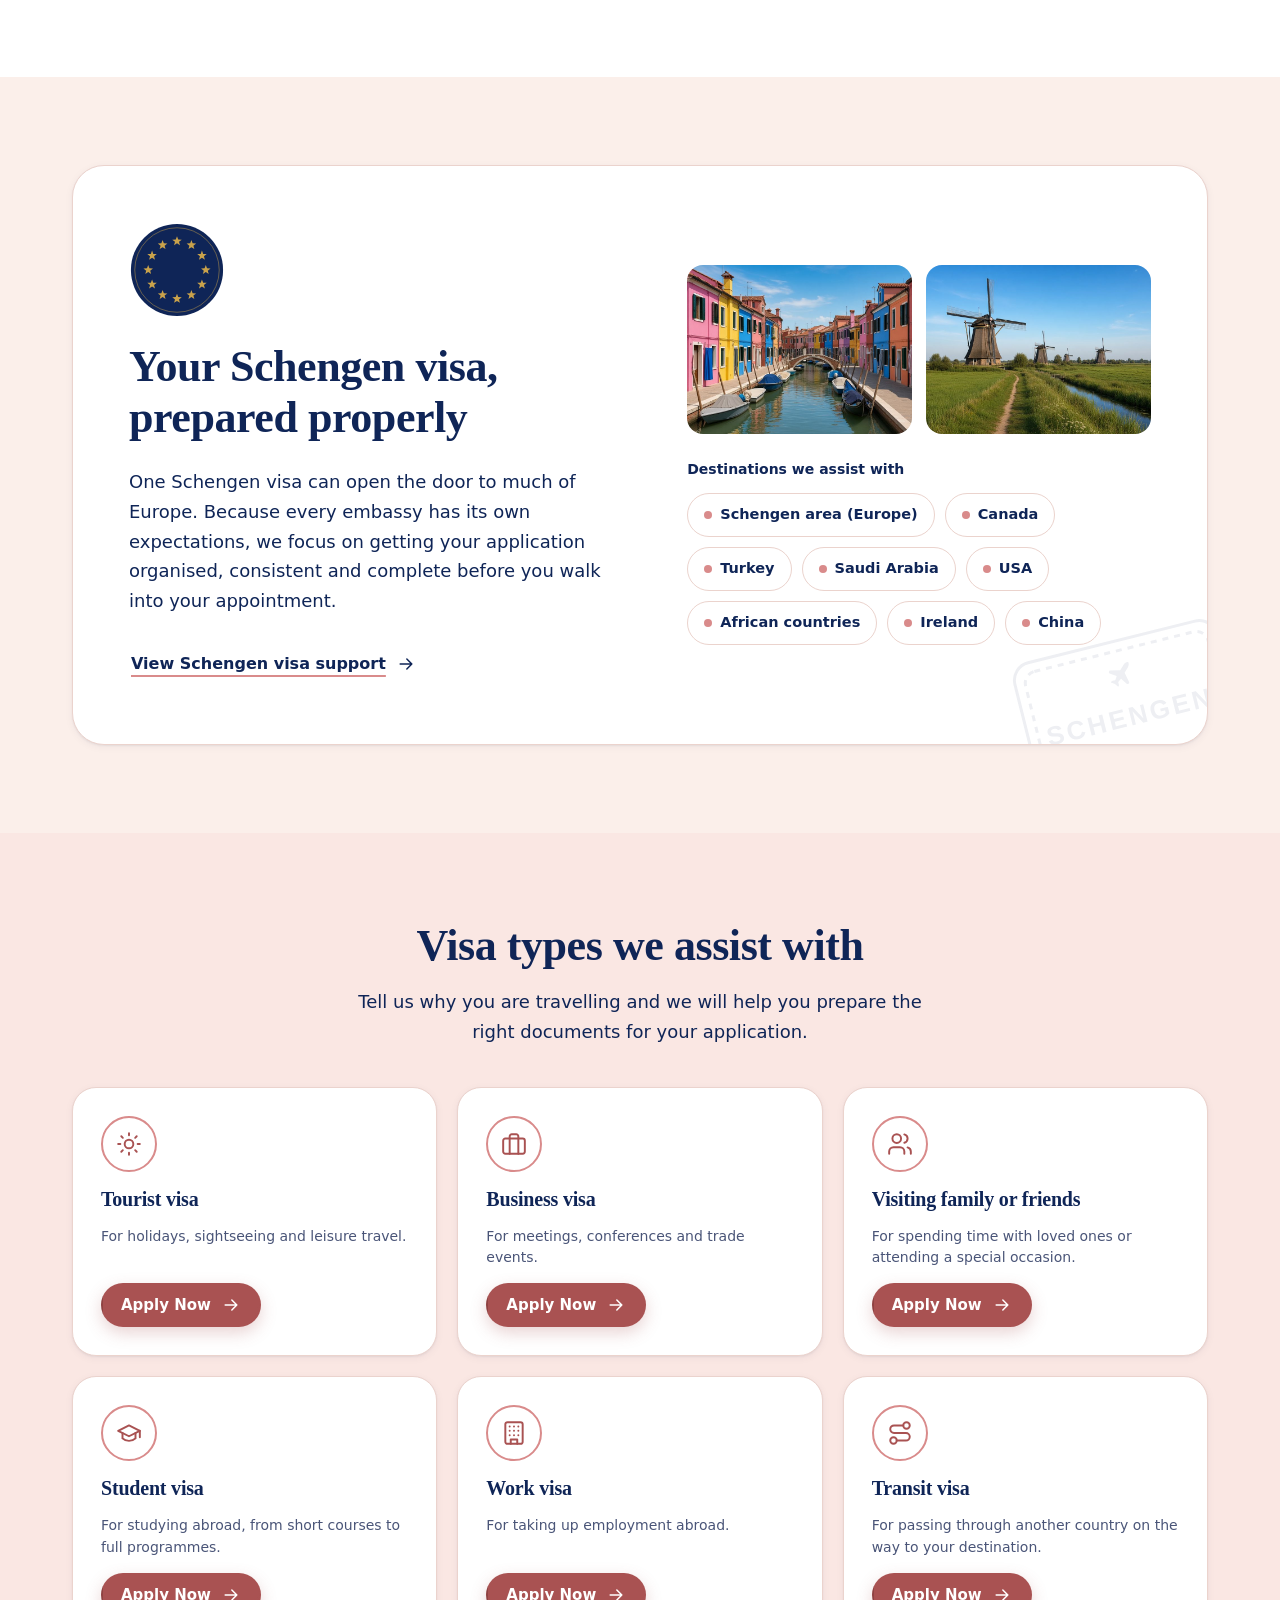
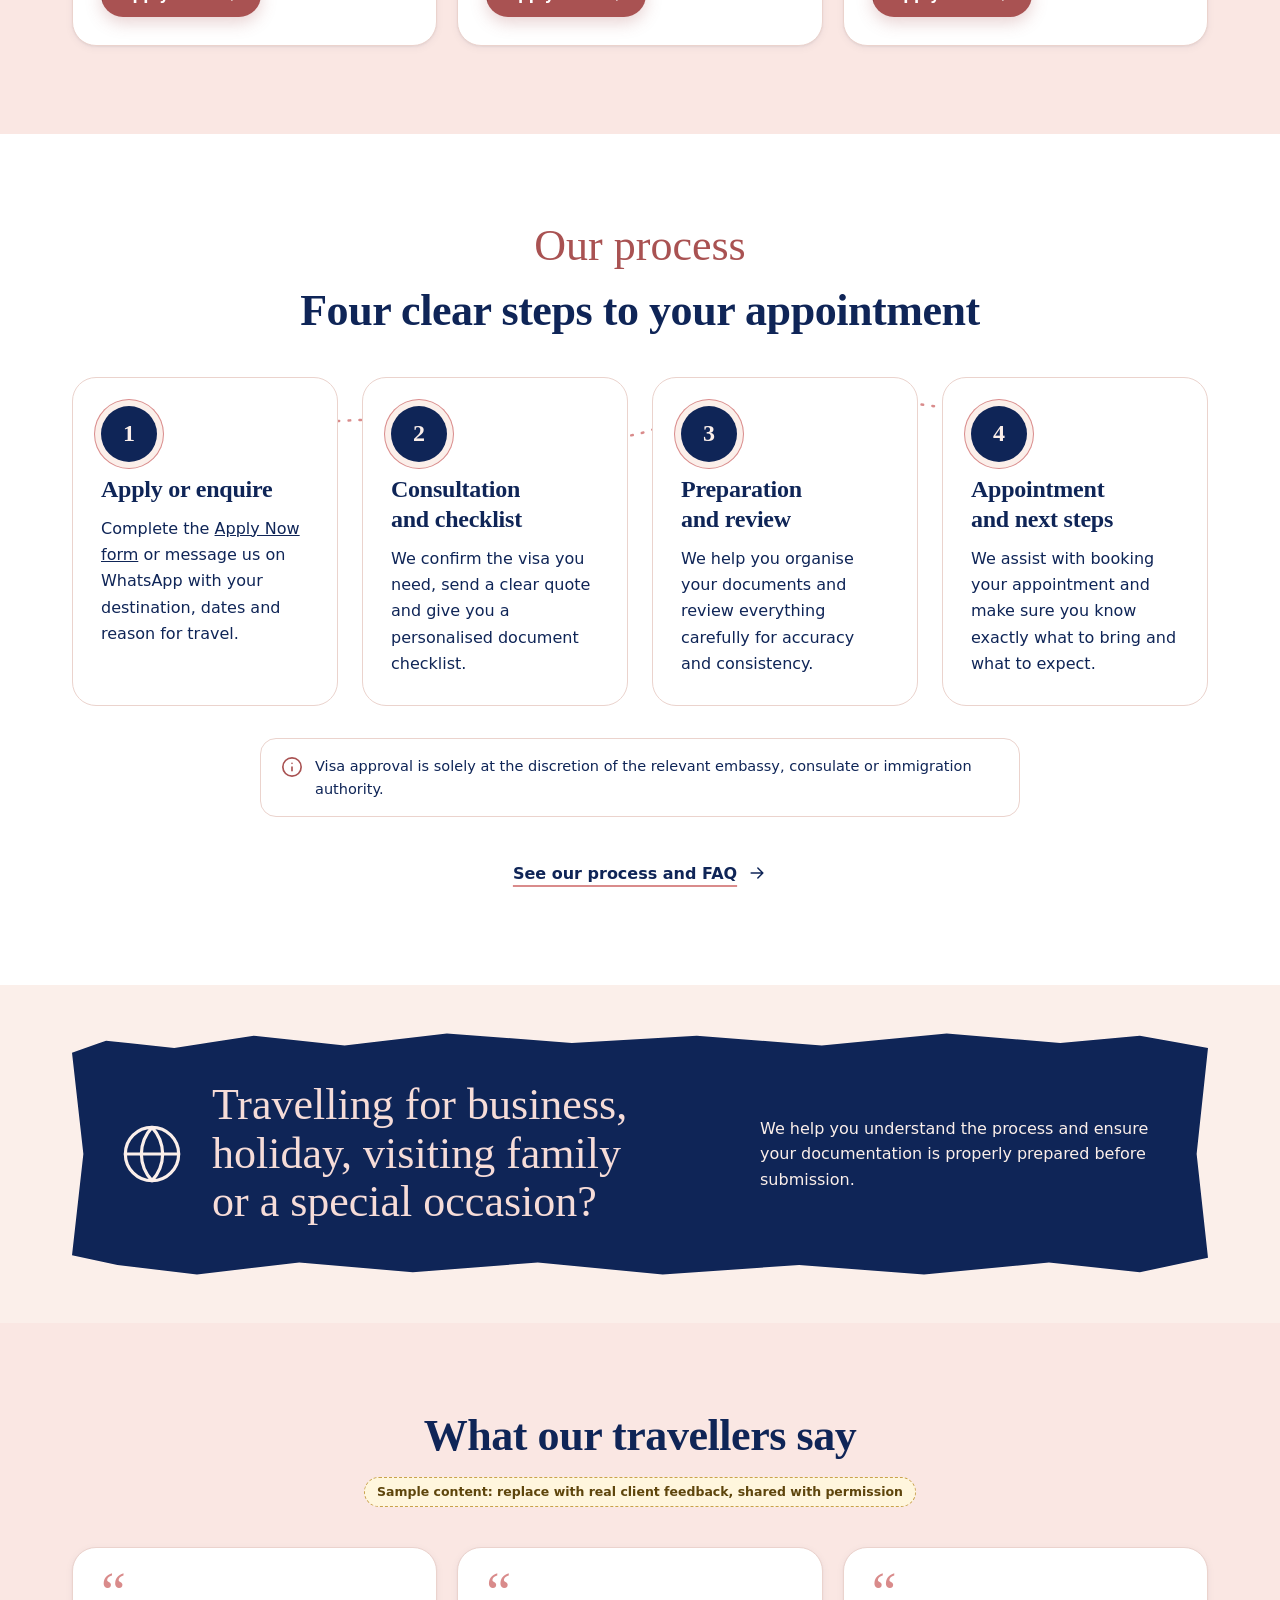
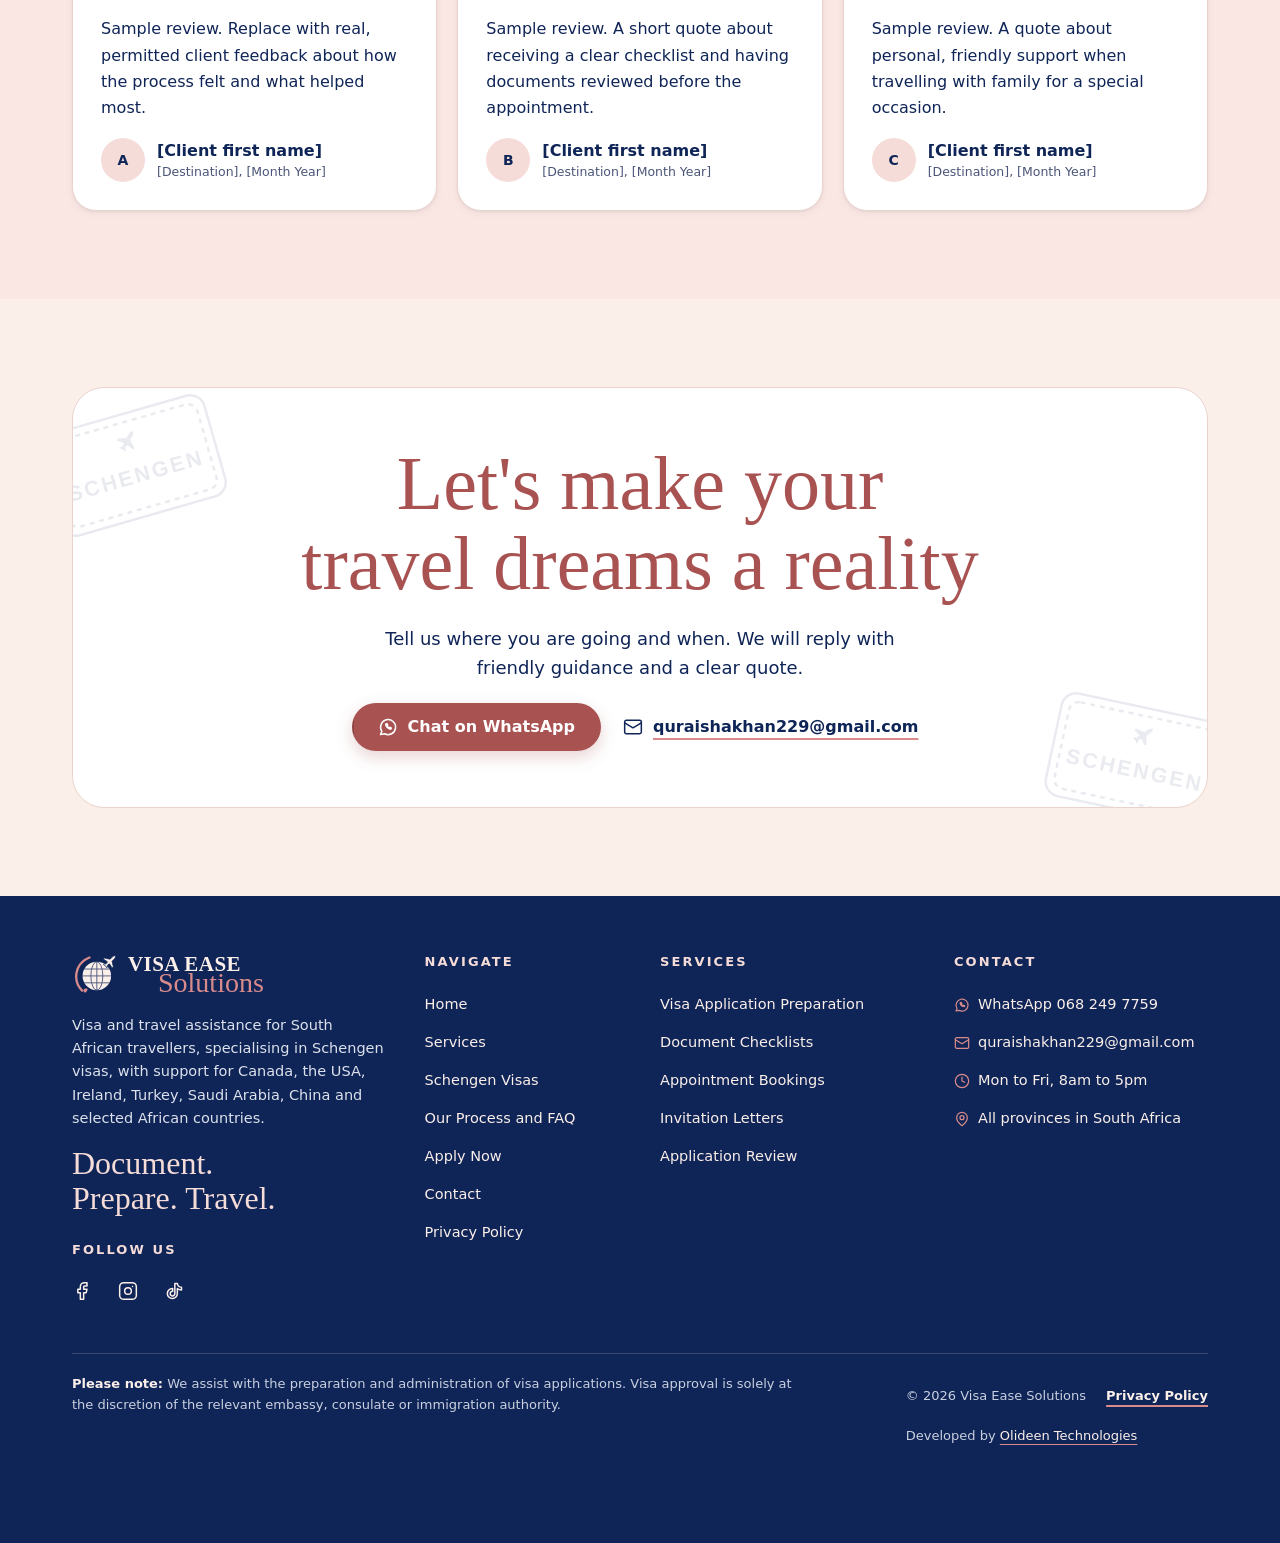
==== commit 6ff50a81: "Add the client's requested features Add an Apply Now page with its own EmailJS template, URL presele" ====
--- a/index.html
+++ b/index.html
@@ -3,23 +3,23 @@
 <head>
 <meta charset="utf-8">
 <meta name="viewport" content="width=device-width, initial-scale=1">
-<title>Visa Ease Solutions | Schengen Visa and Travel Assistance</title>
-<meta name="description" content="Visa and travel assistance specialising in Schengen visas for South Africans. We help you prepare and organise your documents correctly before submission.">
+<title>Visa Ease Solutions | Visa and Travel Assistance, Specialising in Schengen</title>
+<meta name="description" content="Visa and travel assistance for South Africans, specialising in Schengen visas, with support for Canada, the USA, Ireland, Turkey, Saudi Arabia, China and selected African countries.">
 <link rel="canonical" href="https://[DOMAIN]/">
 <meta name="theme-color" content="#FBEFEA">
 <meta property="og:type" content="website">
 <meta property="og:locale" content="en_ZA">
 <meta property="og:site_name" content="Visa Ease Solutions">
-<meta property="og:title" content="Visa Ease Solutions | Schengen Visa and Travel Assistance">
-<meta property="og:description" content="Visa and travel assistance specialising in Schengen visas for South Africans. We help you prepare and organise your documents correctly before submission.">
+<meta property="og:title" content="Visa Ease Solutions | Visa and Travel Assistance, Specialising in Schengen">
+<meta property="og:description" content="Visa and travel assistance for South Africans, specialising in Schengen visas, with support for Canada, the USA, Ireland, Turkey, Saudi Arabia, China and selected African countries.">
 <meta property="og:url" content="https://[DOMAIN]/">
 <meta property="og:image" content="https://[DOMAIN]/assets/og-image.jpg">
 <meta property="og:image:width" content="1200">
 <meta property="og:image:height" content="630">
 <meta property="og:image:alt" content="Visa Ease Solutions: Visa and Travel Assistance, specialising in Schengen visas">
 <meta name="twitter:card" content="summary_large_image">
-<meta name="twitter:title" content="Visa Ease Solutions | Schengen Visa and Travel Assistance">
-<meta name="twitter:description" content="Visa and travel assistance specialising in Schengen visas for South Africans. We help you prepare and organise your documents correctly before submission.">
+<meta name="twitter:title" content="Visa Ease Solutions | Visa and Travel Assistance, Specialising in Schengen">
+<meta name="twitter:description" content="Visa and travel assistance for South Africans, specialising in Schengen visas, with support for Canada, the USA, Ireland, Turkey, Saudi Arabia, China and selected African countries.">
 <meta name="twitter:image" content="https://[DOMAIN]/assets/og-image.jpg">
 <link rel="icon" type="image/x-icon" href="favicon.ico" />
 <link rel="icon" type="image/png" sizes="32x32" href="favicon-32x32.png" />
@@ -34,7 +34,7 @@
   "@type": "ProfessionalService",
   "name": "Visa Ease Solutions",
   "slogan": "Document. Prepare. Travel.",
-  "description": "Visa and travel assistance specialising in Schengen visas for South African travellers.",
+  "description": "Visa and travel assistance for South African travellers, specialising in Schengen visas, with support for Canada, the USA, Ireland, Turkey, Saudi Arabia, China and selected African countries.",
   "url": "https://[DOMAIN]/",
   "logo": "https://[DOMAIN]/android-chrome-512x512.png",
   "image": "https://[DOMAIN]/assets/og-image.jpg",
@@ -51,11 +51,19 @@
   },
   "openingHours": "Mo-Fr 08:00-17:00",
   "sameAs": [
+    "[Facebook URL]",
     "[Instagram URL]",
-    "[Facebook URL]"
+    "[TikTok URL]"
   ],
   "knowsAbout": [
     "Schengen visa",
+    "Canada visa applications",
+    "Turkey visa applications",
+    "Saudi Arabia visa applications",
+    "USA visa applications",
+    "Visa applications for African countries",
+    "Ireland visa applications",
+    "China visa applications",
     "Visa application preparation",
     "Travel itinerary planning"
   ]
@@ -94,8 +102,11 @@
 <symbol id="i-home" viewBox="0 0 24 24"><path d="M3 10.5 12 3l9 7.5V20a1 1 0 0 1-1 1h-5v-6h-6v6H4a1 1 0 0 1-1-1z"/></symbol>
 <symbol id="i-lock" viewBox="0 0 24 24"><rect x="4" y="11" width="16" height="10" rx="2"/><path d="M8 11V7a4 4 0 0 1 8 0v4"/></symbol>
 <symbol id="i-arrow" viewBox="0 0 24 24"><path d="M5 12h14M13 6l6 6-6 6"/></symbol>
-<symbol id="i-camera" viewBox="0 0 24 24"><rect x="2" y="2" width="20" height="20" rx="5"/><circle cx="12" cy="12" r="4"/><path d="M17.5 6.5h.01"/></symbol>
-<symbol id="i-fb" viewBox="0 0 24 24"><path d="M18 2h-3a5 5 0 0 0-5 5v3H7v4h3v8h4v-8h3l1-4h-4V7a1 1 0 0 1 1-1h3z"/></symbol>
+<symbol id="i-facebook" viewBox="0 0 24 24"><path d="M18 2h-3a5 5 0 0 0-5 5v3H7v4h3v8h4v-8h3l1-4h-4V7a1 1 0 0 1 1-1h3z"/></symbol>
+<symbol id="i-instagram" viewBox="0 0 24 24"><rect x="2" y="2" width="20" height="20" rx="5"/><circle cx="12" cy="12" r="4"/><path d="M17.5 6.5h.01"/></symbol>
+<symbol id="i-tiktok" viewBox="0 0 24 24"><path d="M16 3c.4 2.6 2.2 4.4 5 4.6v3.2c-1.9 0-3.6-.6-5-1.6V15a6 6 0 1 1-6-6h.4v3.3A2.8 2.8 0 1 0 13 15V3z"/></symbol>
+<symbol id="i-cap" viewBox="0 0 24 24"><path d="M22 10 12 5 2 10l10 5 10-5z"/><path d="M6 12v5c3 3 9 3 12 0v-5"/><path d="M22 10v6"/></symbol>
+<symbol id="i-building" viewBox="0 0 24 24"><rect x="4" y="2" width="16" height="20" rx="2"/><path d="M9 22v-4h6v4M8 6h.01M12 6h.01M16 6h.01M8 10h.01M12 10h.01M16 10h.01M8 14h.01M12 14h.01M16 14h.01"/></symbol>
 <symbol id="i-coins" viewBox="0 0 24 24"><circle cx="8" cy="8" r="6"/><path d="M18.09 10.37A6 6 0 1 1 10.34 18M7 6h1v4M16.71 13.88l.7.71-2.82 2.82"/></symbol>
 <symbol id="i-passport" viewBox="0 0 24 24"><rect x="5" y="2" width="14" height="20" rx="2"/><circle cx="12" cy="10" r="3.5"/><path d="M9 17h6"/></symbol>
 <symbol id="i-calcheck" viewBox="0 0 24 24"><rect x="3" y="4" width="18" height="18" rx="2"/><path d="M16 2v4M8 2v4M3 10h18"/><path d="m9 16 2 2 4-4"/></symbol>
@@ -112,34 +123,38 @@
 <a class="skip" href="#main">Skip to content</a>
 <div class="util">
   <div class="wrap">
-    <div class="row gap-24"><a href="https://wa.me/27682497759"><svg class="i" aria-hidden="true" focusable="false"><use href="#i-chat"></use></svg><span>WhatsApp 068 249 7759</span></a><a href="mailto:quraishakhan229@gmail.com"><svg class="i" aria-hidden="true" focusable="false"><use href="#i-mail"></use></svg><span>quraishakhan229@gmail.com</span></a></div>
+    <div class="util-links"><a href="https://wa.me/27682497759" aria-label="WhatsApp 068 249 7759"><svg class="i" aria-hidden="true" focusable="false"><use href="#i-chat"></use></svg><span><span class="util-lbl">WhatsApp </span>068 249 7759</span></a><a href="mailto:quraishakhan229@gmail.com" aria-label="Email quraishakhan229@gmail.com"><svg class="i" aria-hidden="true" focusable="false"><use href="#i-mail"></use></svg><span class="util-email">quraishakhan229@gmail.com</span><span class="util-email-short">Email</span></a></div>
     <span class="util-note"><svg class="i" aria-hidden="true" focusable="false"><use href="#i-heart"></use></svg><span>Specialising in Schengen visas for South African travellers</span></span>
+    <ul class="social util-social" aria-label="Social media"><li><a href="[Facebook URL]" target="_blank" rel="noopener" aria-label="Visa Ease Solutions on Facebook"><svg class="i" aria-hidden="true" focusable="false"><use href="#i-facebook"></use></svg></a></li><li><a href="[Instagram URL]" target="_blank" rel="noopener" aria-label="Visa Ease Solutions on Instagram"><svg class="i" aria-hidden="true" focusable="false"><use href="#i-instagram"></use></svg></a></li><li><a href="[TikTok URL]" target="_blank" rel="noopener" aria-label="Visa Ease Solutions on TikTok"><svg class="i" aria-hidden="true" focusable="false"><use href="#i-tiktok"></use></svg></a></li></ul>
   </div>
 </div>
 <header class="nav" id="nav">
   <div class="wrap">
     <a class="logo" href="index.html" aria-label="Visa Ease Solutions, home"><svg class="logo-mark" aria-hidden="true" focusable="false"><use href="#logo-dark"></use></svg><span class="logo-words" aria-hidden="true"><span class="logo-name">VISA EASE</span><span class="logo-sol">Solutions</span></span></a>
-    <nav aria-label="Main"><ul class="nav-links"><li><a href="index.html" aria-current="page">Home</a></li><li><a href="services.html">Services</a></li><li><a href="schengen-visas.html">Schengen Visas</a></li><li><a href="how-it-works.html">How It Works and FAQ</a></li><li><a href="contact.html">Contact</a></li></ul></nav>
-    <a class="btn btn-primary btn-sm nav-cta" href="https://wa.me/27682497759"><svg class="i" aria-hidden="true" focusable="false"><use href="#i-chat"></use></svg><span>WhatsApp Us</span></a>
+    <nav aria-label="Main"><ul class="nav-links"><li><a href="index.html" aria-current="page">Home</a></li><li><a href="services.html">Services</a></li><li><a href="schengen-visas.html">Schengen Visas</a></li><li><a href="how-it-works.html">Our Process and FAQ</a></li><li><a href="contact.html">Contact</a></li></ul></nav>
+    <a class="btn btn-primary btn-sm nav-cta" href="apply.html"><span>Apply Now</span><svg class="i" aria-hidden="true" focusable="false"><use href="#i-arrow"></use></svg></a>
     <button class="burger" type="button" aria-label="Open menu" aria-expanded="false" aria-controls="mpanel" data-menu-open><svg class="i" aria-hidden="true" focusable="false"><use href="#i-menu"></use></svg></button>
   </div>
 </header>
 <div class="mpanel" id="mpanel" role="dialog" aria-modal="true" aria-label="Menu" hidden>
   <div class="mpanel-top"><a class="logo" href="index.html" aria-label="Visa Ease Solutions, home"><svg class="logo-mark" aria-hidden="true" focusable="false"><use href="#logo-dark"></use></svg><span class="logo-words" aria-hidden="true"><span class="logo-name">VISA EASE</span><span class="logo-sol">Solutions</span></span></a><button class="burger" type="button" aria-label="Close menu" data-menu-close><svg class="i" aria-hidden="true" focusable="false"><use href="#i-x"></use></svg></button></div>
-  <nav aria-label="Mobile"><ul><li><a href="index.html" aria-current="page">Home<svg class="i" aria-hidden="true" focusable="false"><use href="#i-chevr"></use></svg></a></li><li><a href="services.html">Services<svg class="i" aria-hidden="true" focusable="false"><use href="#i-chevr"></use></svg></a></li><li><a href="schengen-visas.html">Schengen Visas<svg class="i" aria-hidden="true" focusable="false"><use href="#i-chevr"></use></svg></a></li><li><a href="how-it-works.html">How It Works and FAQ<svg class="i" aria-hidden="true" focusable="false"><use href="#i-chevr"></use></svg></a></li><li><a href="contact.html">Contact<svg class="i" aria-hidden="true" focusable="false"><use href="#i-chevr"></use></svg></a></li></ul></nav>
+  <nav aria-label="Mobile"><ul><li><a href="index.html" aria-current="page">Home<svg class="i" aria-hidden="true" focusable="false"><use href="#i-chevr"></use></svg></a></li><li><a href="services.html">Services<svg class="i" aria-hidden="true" focusable="false"><use href="#i-chevr"></use></svg></a></li><li><a href="schengen-visas.html">Schengen Visas<svg class="i" aria-hidden="true" focusable="false"><use href="#i-chevr"></use></svg></a></li><li><a href="how-it-works.html">Our Process and FAQ<svg class="i" aria-hidden="true" focusable="false"><use href="#i-chevr"></use></svg></a></li><li><a href="contact.html">Contact<svg class="i" aria-hidden="true" focusable="false"><use href="#i-chevr"></use></svg></a></li></ul></nav>
   <div class="stack gap-12">
-    <a class="btn btn-primary btn-block" href="https://wa.me/27682497759"><svg class="i" aria-hidden="true" focusable="false"><use href="#i-chat"></use></svg><span>Chat on WhatsApp</span></a>
+    <a class="btn btn-primary btn-block" href="apply.html"><span>Apply Now</span><svg class="i" aria-hidden="true" focusable="false"><use href="#i-arrow"></use></svg></a>
+    <a class="btn btn-secondary btn-block" href="https://wa.me/27682497759"><svg class="i" aria-hidden="true" focusable="false"><use href="#i-chat"></use></svg><span>Chat on WhatsApp</span></a>
     <a class="btn btn-secondary btn-block" href="mailto:quraishakhan229@gmail.com"><svg class="i" aria-hidden="true" focusable="false"><use href="#i-mail"></use></svg><span>Email us</span></a>
   </div>
   <p class="micro">We assist with the preparation and administration of visa applications. Visa approval is solely at the discretion of the relevant embassy, consulate or immigration authority.</p>
 </div>
 <main id="main">
+<!-- Background photo (decorative, set in style.css): a white aeroplane wing above clouds and a deep blue sky on a bright day. Photo by Lee Robinson on Unsplash. -->
 <section class="hero" aria-labelledby="hero-h">
   <div class="wrap">
     <div class="hero-copy">
+      <p class="chip"><span class="dot" aria-hidden="true"></span>Specialising in Schengen visas</p>
       <h1 id="hero-h">Visa and Travel <span class="script">Assistance</span></h1>
       <p class="lead">Planning an international trip but feeling overwhelmed by visa requirements and paperwork? Let us take the stress out of the process.</p>
-      <div class="ctas"><a class="btn btn-primary" href="https://wa.me/27682497759"><svg class="i" aria-hidden="true" focusable="false"><use href="#i-chat"></use></svg><span>Chat on WhatsApp</span></a><a class="btn btn-secondary" href="contact.html">Request a Quote</a></div>
+      <div class="ctas"><a class="btn btn-primary" href="apply.html"><span>Apply Now</span><svg class="i" aria-hidden="true" focusable="false"><use href="#i-arrow"></use></svg></a><a class="btn btn-secondary" href="https://wa.me/27682497759"><svg class="i" aria-hidden="true" focusable="false"><use href="#i-chat"></use></svg><span>Chat on WhatsApp</span></a></div>
       <ul class="cues">
         <li><svg class="i" aria-hidden="true" focusable="false"><use href="#i-check"></use></svg>Documents prepared correctly</li>
         <li><svg class="i" aria-hidden="true" focusable="false"><use href="#i-check"></use></svg>Embassy and VFS appointments arranged</li>
@@ -148,8 +163,6 @@
     </div>
     <div class="hero-art">
       <div class="globe"><svg viewBox="0 0 400 400" aria-hidden="true" focusable="false"><circle cx="200" cy="200" r="178" fill="#FFFFFF" opacity=".7"/><circle cx="200" cy="200" r="178" fill="none" stroke="#D98B8B" stroke-width="1.5" stroke-dasharray="2 6"/><g class="spin" fill="#0F2557" opacity=".16"><circle cx="138.9" cy="48.0" r="2.1"/><circle cx="153.9" cy="48.0" r="2.1"/><circle cx="168.9" cy="48.0" r="2.1"/><circle cx="183.9" cy="48.0" r="2.1"/><circle cx="198.9" cy="48.0" r="2.1"/><circle cx="213.9" cy="48.0" r="2.1"/><circle cx="228.9" cy="48.0" r="2.1"/><circle cx="243.9" cy="48.0" r="2.1"/><circle cx="258.9" cy="48.0" r="2.1"/><circle cx="109.1" cy="67.0" r="2.1"/><circle cx="124.1" cy="67.0" r="2.1"/><circle cx="139.1" cy="67.0" r="2.1"/><circle cx="154.1" cy="67.0" r="2.1"/><circle cx="169.1" cy="67.0" r="2.1"/><circle cx="184.1" cy="67.0" r="2.1"/><circle cx="199.1" cy="67.0" r="2.1"/><circle cx="214.1" cy="67.0" r="2.1"/><circle cx="229.1" cy="67.0" r="2.1"/><circle cx="244.1" cy="67.0" r="2.1"/><circle cx="259.1" cy="67.0" r="2.1"/><circle cx="274.1" cy="67.0" r="2.1"/><circle cx="289.1" cy="67.0" r="2.1"/><circle cx="88.9" cy="86.0" r="2.1"/><circle cx="103.9" cy="86.0" r="2.1"/><circle cx="118.9" cy="86.0" r="2.1"/><circle cx="133.9" cy="86.0" r="2.1"/><circle cx="148.9" cy="86.0" r="2.1"/><circle cx="163.9" cy="86.0" r="2.1"/><circle cx="178.9" cy="86.0" r="2.1"/><circle cx="193.9" cy="86.0" r="2.1"/><circle cx="208.9" cy="86.0" r="2.1"/><circle cx="223.9" cy="86.0" r="2.1"/><circle cx="238.9" cy="86.0" r="2.1"/><circle cx="253.9" cy="86.0" r="2.1"/><circle cx="268.9" cy="86.0" r="2.1"/><circle cx="283.9" cy="86.0" r="2.1"/><circle cx="298.9" cy="86.0" r="2.1"/><circle cx="313.9" cy="86.0" r="2.1"/><circle cx="74.0" cy="105.0" r="2.1"/><circle cx="89.0" cy="105.0" r="2.1"/><circle cx="104.0" cy="105.0" r="2.1"/><circle cx="119.0" cy="105.0" r="2.1"/><circle cx="134.0" cy="105.0" r="2.1"/><circle cx="149.0" cy="105.0" r="2.1"/><circle cx="164.0" cy="105.0" r="2.1"/><circle cx="179.0" cy="105.0" r="2.1"/><circle cx="194.0" cy="105.0" r="2.1"/><circle cx="209.0" cy="105.0" r="2.1"/><circle cx="224.0" cy="105.0" r="2.1"/><circle cx="239.0" cy="105.0" r="2.1"/><circle cx="254.0" cy="105.0" r="2.1"/><circle cx="269.0" cy="105.0" r="2.1"/><circle cx="284.0" cy="105.0" r="2.1"/><circle cx="299.0" cy="105.0" r="2.1"/><circle cx="314.0" cy="105.0" r="2.1"/><circle cx="329.0" cy="105.0" r="2.1"/><circle cx="62.9" cy="124.0" r="2.1"/><circle cx="77.9" cy="124.0" r="2.1"/><circle cx="92.9" cy="124.0" r="2.1"/><circle cx="107.9" cy="124.0" r="2.1"/><circle cx="122.9" cy="124.0" r="2.1"/><circle cx="137.9" cy="124.0" r="2.1"/><circle cx="152.9" cy="124.0" r="2.1"/><circle cx="167.9" cy="124.0" r="2.1"/><circle cx="182.9" cy="124.0" r="2.1"/><circle cx="197.9" cy="124.0" r="2.1"/><circle cx="212.9" cy="124.0" r="2.1"/><circle cx="227.9" cy="124.0" r="2.1"/><circle cx="242.9" cy="124.0" r="2.1"/><circle cx="257.9" cy="124.0" r="2.1"/><circle cx="272.9" cy="124.0" r="2.1"/><circle cx="287.9" cy="124.0" r="2.1"/><circle cx="302.9" cy="124.0" r="2.1"/><circle cx="317.9" cy="124.0" r="2.1"/><circle cx="332.9" cy="124.0" r="2.1"/><circle cx="54.8" cy="143.0" r="2.1"/><circle cx="69.8" cy="143.0" r="2.1"/><circle cx="84.8" cy="143.0" r="2.1"/><circle cx="99.8" cy="143.0" r="2.1"/><circle cx="114.8" cy="143.0" r="2.1"/><circle cx="129.8" cy="143.0" r="2.1"/><circle cx="144.8" cy="143.0" r="2.1"/><circle cx="159.8" cy="143.0" r="2.1"/><circle cx="174.8" cy="143.0" r="2.1"/><circle cx="189.8" cy="143.0" r="2.1"/><circle cx="204.8" cy="143.0" r="2.1"/><circle cx="219.8" cy="143.0" r="2.1"/><circle cx="234.8" cy="143.0" r="2.1"/><circle cx="249.8" cy="143.0" r="2.1"/><circle cx="264.8" cy="143.0" r="2.1"/><circle cx="279.8" cy="143.0" r="2.1"/><circle cx="294.8" cy="143.0" r="2.1"/><circle cx="309.8" cy="143.0" r="2.1"/><circle cx="324.8" cy="143.0" r="2.1"/><circle cx="339.8" cy="143.0" r="2.1"/><circle cx="49.3" cy="162.0" r="2.1"/><circle cx="64.3" cy="162.0" r="2.1"/><circle cx="79.3" cy="162.0" r="2.1"/><circle cx="94.3" cy="162.0" r="2.1"/><circle cx="109.3" cy="162.0" r="2.1"/><circle cx="124.3" cy="162.0" r="2.1"/><circle cx="139.3" cy="162.0" r="2.1"/><circle cx="154.3" cy="162.0" r="2.1"/><circle cx="169.3" cy="162.0" r="2.1"/><circle cx="184.3" cy="162.0" r="2.1"/><circle cx="199.3" cy="162.0" r="2.1"/><circle cx="214.3" cy="162.0" r="2.1"/><circle cx="229.3" cy="162.0" r="2.1"/><circle cx="244.3" cy="162.0" r="2.1"/><circle cx="259.3" cy="162.0" r="2.1"/><circle cx="274.3" cy="162.0" r="2.1"/><circle cx="289.3" cy="162.0" r="2.1"/><circle cx="304.3" cy="162.0" r="2.1"/><circle cx="319.3" cy="162.0" r="2.1"/><circle cx="334.3" cy="162.0" r="2.1"/><circle cx="349.3" cy="162.0" r="2.1"/><circle cx="46.1" cy="181.0" r="2.1"/><circle cx="61.1" cy="181.0" r="2.1"/><circle cx="76.1" cy="181.0" r="2.1"/><circle cx="91.1" cy="181.0" r="2.1"/><circle cx="106.1" cy="181.0" r="2.1"/><circle cx="121.1" cy="181.0" r="2.1"/><circle cx="136.1" cy="181.0" r="2.1"/><circle cx="151.1" cy="181.0" r="2.1"/><circle cx="166.1" cy="181.0" r="2.1"/><circle cx="181.1" cy="181.0" r="2.1"/><circle cx="196.1" cy="181.0" r="2.1"/><circle cx="211.1" cy="181.0" r="2.1"/><circle cx="226.1" cy="181.0" r="2.1"/><circle cx="241.1" cy="181.0" r="2.1"/><circle cx="256.1" cy="181.0" r="2.1"/><circle cx="271.1" cy="181.0" r="2.1"/><circle cx="286.1" cy="181.0" r="2.1"/><circle cx="301.1" cy="181.0" r="2.1"/><circle cx="316.1" cy="181.0" r="2.1"/><circle cx="331.1" cy="181.0" r="2.1"/><circle cx="346.1" cy="181.0" r="2.1"/><circle cx="361.1" cy="181.0" r="2.1"/><circle cx="45.0" cy="200.0" r="2.1"/><circle cx="60.0" cy="200.0" r="2.1"/><circle cx="75.0" cy="200.0" r="2.1"/><circle cx="90.0" cy="200.0" r="2.1"/><circle cx="105.0" cy="200.0" r="2.1"/><circle cx="120.0" cy="200.0" r="2.1"/><circle cx="135.0" cy="200.0" r="2.1"/><circle cx="150.0" cy="200.0" r="2.1"/><circle cx="165.0" cy="200.0" r="2.1"/><circle cx="180.0" cy="200.0" r="2.1"/><circle cx="195.0" cy="200.0" r="2.1"/><circle cx="210.0" cy="200.0" r="2.1"/><circle cx="225.0" cy="200.0" r="2.1"/><circle cx="240.0" cy="200.0" r="2.1"/><circle cx="255.0" cy="200.0" r="2.1"/><circle cx="270.0" cy="200.0" r="2.1"/><circle cx="285.0" cy="200.0" r="2.1"/><circle cx="300.0" cy="200.0" r="2.1"/><circle cx="315.0" cy="200.0" r="2.1"/><circle cx="330.0" cy="200.0" r="2.1"/><circle cx="345.0" cy="200.0" r="2.1"/><circle cx="360.0" cy="200.0" r="2.1"/><circle cx="46.1" cy="219.0" r="2.1"/><circle cx="61.1" cy="219.0" r="2.1"/><circle cx="76.1" cy="219.0" r="2.1"/><circle cx="91.1" cy="219.0" r="2.1"/><circle cx="106.1" cy="219.0" r="2.1"/><circle cx="121.1" cy="219.0" r="2.1"/><circle cx="136.1" cy="219.0" r="2.1"/><circle cx="151.1" cy="219.0" r="2.1"/><circle cx="166.1" cy="219.0" r="2.1"/><circle cx="181.1" cy="219.0" r="2.1"/><circle cx="196.1" cy="219.0" r="2.1"/><circle cx="211.1" cy="219.0" r="2.1"/><circle cx="226.1" cy="219.0" r="2.1"/><circle cx="241.1" cy="219.0" r="2.1"/><circle cx="256.1" cy="219.0" r="2.1"/><circle cx="271.1" cy="219.0" r="2.1"/><circle cx="286.1" cy="219.0" r="2.1"/><circle cx="301.1" cy="219.0" r="2.1"/><circle cx="316.1" cy="219.0" r="2.1"/><circle cx="331.1" cy="219.0" r="2.1"/><circle cx="346.1" cy="219.0" r="2.1"/><circle cx="361.1" cy="219.0" r="2.1"/><circle cx="49.3" cy="238.0" r="2.1"/><circle cx="64.3" cy="238.0" r="2.1"/><circle cx="79.3" cy="238.0" r="2.1"/><circle cx="94.3" cy="238.0" r="2.1"/><circle cx="109.3" cy="238.0" r="2.1"/><circle cx="124.3" cy="238.0" r="2.1"/><circle cx="139.3" cy="238.0" r="2.1"/><circle cx="154.3" cy="238.0" r="2.1"/><circle cx="169.3" cy="238.0" r="2.1"/><circle cx="184.3" cy="238.0" r="2.1"/><circle cx="199.3" cy="238.0" r="2.1"/><circle cx="214.3" cy="238.0" r="2.1"/><circle cx="229.3" cy="238.0" r="2.1"/><circle cx="244.3" cy="238.0" r="2.1"/><circle cx="259.3" cy="238.0" r="2.1"/><circle cx="274.3" cy="238.0" r="2.1"/><circle cx="289.3" cy="238.0" r="2.1"/><circle cx="304.3" cy="238.0" r="2.1"/><circle cx="319.3" cy="238.0" r="2.1"/><circle cx="334.3" cy="238.0" r="2.1"/><circle cx="349.3" cy="238.0" r="2.1"/><circle cx="54.8" cy="257.0" r="2.1"/><circle cx="69.8" cy="257.0" r="2.1"/><circle cx="84.8" cy="257.0" r="2.1"/><circle cx="99.8" cy="257.0" r="2.1"/><circle cx="114.8" cy="257.0" r="2.1"/><circle cx="129.8" cy="257.0" r="2.1"/><circle cx="144.8" cy="257.0" r="2.1"/><circle cx="159.8" cy="257.0" r="2.1"/><circle cx="174.8" cy="257.0" r="2.1"/><circle cx="189.8" cy="257.0" r="2.1"/><circle cx="204.8" cy="257.0" r="2.1"/><circle cx="219.8" cy="257.0" r="2.1"/><circle cx="234.8" cy="257.0" r="2.1"/><circle cx="249.8" cy="257.0" r="2.1"/><circle cx="264.8" cy="257.0" r="2.1"/><circle cx="279.8" cy="257.0" r="2.1"/><circle cx="294.8" cy="257.0" r="2.1"/><circle cx="309.8" cy="257.0" r="2.1"/><circle cx="324.8" cy="257.0" r="2.1"/><circle cx="339.8" cy="257.0" r="2.1"/><circle cx="62.9" cy="276.0" r="2.1"/><circle cx="77.9" cy="276.0" r="2.1"/><circle cx="92.9" cy="276.0" r="2.1"/><circle cx="107.9" cy="276.0" r="2.1"/><circle cx="122.9" cy="276.0" r="2.1"/><circle cx="137.9" cy="276.0" r="2.1"/><circle cx="152.9" cy="276.0" r="2.1"/><circle cx="167.9" cy="276.0" r="2.1"/><circle cx="182.9" cy="276.0" r="2.1"/><circle cx="197.9" cy="276.0" r="2.1"/><circle cx="212.9" cy="276.0" r="2.1"/><circle cx="227.9" cy="276.0" r="2.1"/><circle cx="242.9" cy="276.0" r="2.1"/><circle cx="257.9" cy="276.0" r="2.1"/><circle cx="272.9" cy="276.0" r="2.1"/><circle cx="287.9" cy="276.0" r="2.1"/><circle cx="302.9" cy="276.0" r="2.1"/><circle cx="317.9" cy="276.0" r="2.1"/><circle cx="332.9" cy="276.0" r="2.1"/><circle cx="74.0" cy="295.0" r="2.1"/><circle cx="89.0" cy="295.0" r="2.1"/><circle cx="104.0" cy="295.0" r="2.1"/><circle cx="119.0" cy="295.0" r="2.1"/><circle cx="134.0" cy="295.0" r="2.1"/><circle cx="149.0" cy="295.0" r="2.1"/><circle cx="164.0" cy="295.0" r="2.1"/><circle cx="179.0" cy="295.0" r="2.1"/><circle cx="194.0" cy="295.0" r="2.1"/><circle cx="209.0" cy="295.0" r="2.1"/><circle cx="224.0" cy="295.0" r="2.1"/><circle cx="239.0" cy="295.0" r="2.1"/><circle cx="254.0" cy="295.0" r="2.1"/><circle cx="269.0" cy="295.0" r="2.1"/><circle cx="284.0" cy="295.0" r="2.1"/><circle cx="299.0" cy="295.0" r="2.1"/><circle cx="314.0" cy="295.0" r="2.1"/><circle cx="329.0" cy="295.0" r="2.1"/><circle cx="88.9" cy="314.0" r="2.1"/><circle cx="103.9" cy="314.0" r="2.1"/><circle cx="118.9" cy="314.0" r="2.1"/><circle cx="133.9" cy="314.0" r="2.1"/><circle cx="148.9" cy="314.0" r="2.1"/><circle cx="163.9" cy="314.0" r="2.1"/><circle cx="178.9" cy="314.0" r="2.1"/><circle cx="193.9" cy="314.0" r="2.1"/><circle cx="208.9" cy="314.0" r="2.1"/><circle cx="223.9" cy="314.0" r="2.1"/><circle cx="238.9" cy="314.0" r="2.1"/><circle cx="253.9" cy="314.0" r="2.1"/><circle cx="268.9" cy="314.0" r="2.1"/><circle cx="283.9" cy="314.0" r="2.1"/><circle cx="298.9" cy="314.0" r="2.1"/><circle cx="313.9" cy="314.0" r="2.1"/><circle cx="109.1" cy="333.0" r="2.1"/><circle cx="124.1" cy="333.0" r="2.1"/><circle cx="139.1" cy="333.0" r="2.1"/><circle cx="154.1" cy="333.0" r="2.1"/><circle cx="169.1" cy="333.0" r="2.1"/><circle cx="184.1" cy="333.0" r="2.1"/><circle cx="199.1" cy="333.0" r="2.1"/><circle cx="214.1" cy="333.0" r="2.1"/><circle cx="229.1" cy="333.0" r="2.1"/><circle cx="244.1" cy="333.0" r="2.1"/><circle cx="259.1" cy="333.0" r="2.1"/><circle cx="274.1" cy="333.0" r="2.1"/><circle cx="289.1" cy="333.0" r="2.1"/><circle cx="138.9" cy="352.0" r="2.1"/><circle cx="153.9" cy="352.0" r="2.1"/><circle cx="168.9" cy="352.0" r="2.1"/><circle cx="183.9" cy="352.0" r="2.1"/><circle cx="198.9" cy="352.0" r="2.1"/><circle cx="213.9" cy="352.0" r="2.1"/><circle cx="228.9" cy="352.0" r="2.1"/><circle cx="243.9" cy="352.0" r="2.1"/><circle cx="258.9" cy="352.0" r="2.1"/></g><g fill="none" stroke-width="2"><path class="arc" d="M70 250 Q170 70 320 150" stroke="#A95252"/><path class="arc" d="M100 110 Q230 40 330 250" stroke="#D98B8B"/><path class="arc" d="M60 180 Q200 330 300 300" stroke="#D98B8B"/></g><circle cx="70" cy="250" r="4" fill="#A95252"/><circle cx="320" cy="150" r="4" fill="#A95252"/><circle cx="330" cy="250" r="4" fill="#D98B8B"/><circle cx="300" cy="300" r="4" fill="#D98B8B"/></svg></div>
-      <figure class="postcard a"><img class="photo" src="assets/images/eiffel-tower.jpg" alt="The Eiffel Tower in Paris on a bright, clear morning" width="800" height="600"><figcaption class="cap">PARIS</figcaption></figure>
-      <figure class="postcard b"><img class="photo" src="assets/images/colosseum.jpg" alt="The Colosseum in Rome in warm afternoon light" width="800" height="600"><figcaption class="cap">ROMA</figcaption></figure>
       <div class="passport" aria-hidden="true"><span class="pp-title">PASSPORT</span><svg class="i" aria-hidden="true" focusable="false"><use href="#i-globe"></use></svg><span class="pp-chip"></span></div>
       <svg class="plane-art" aria-hidden="true" focusable="false"><use href="#plane-solid"></use></svg>
       <div class="postmark"><svg viewBox="0 0 200 200" role="img" aria-label="Postmark: France, Germany, Italy, Spain, Netherlands, Belgium, Sweden and more"><defs><path id="pmc" d="M100,100 m-74,0 a74,74 0 1,1 148,0 a74,74 0 1,1 -148,0"/></defs><circle cx="100" cy="100" r="94" fill="rgba(255,255,255,.75)" stroke="currentColor" stroke-width="2.5"/><circle cx="100" cy="100" r="58" fill="none" stroke="currentColor" stroke-width="1.5"/><text fill="currentColor" font-family="Plus Jakarta Sans, sans-serif" font-size="11" font-weight="700"><textPath href="#pmc" textLength="448" lengthAdjust="spacing">FRANCE · GERMANY · ITALY · SPAIN · NETHERLANDS · BELGIUM · SWEDEN ·</textPath></text><g transform="translate(84 66) scale(1.35)"><path d="M17.8 19.2 16 11l3.5-3.5C21 6 21.5 4 21 3c-1-.5-3 0-4.5 1.5L13 8 4.8 6.2c-.5-.1-.9.1-1.1.5l-.3.5c-.2.5-.1 1 .3 1.3L9 12l-2 3H4l-1 1 3 2 2 3 1-1v-3l3-2 3.5 5.3c.3.4.8.5 1.3.3l.5-.2c.4-.3.6-.7.5-1.2z" fill="none" stroke="#A95252" stroke-width="1.6" stroke-linejoin="round"/></g><text x="100" y="124" text-anchor="middle" fill="currentColor" font-family="Plus Jakarta Sans, sans-serif" font-size="12" font-weight="700" letter-spacing="2">AND MORE</text><path d="M64 140c8-5 16 5 24 0s16 5 24 0 16 5 24 0" fill="none" stroke="currentColor" stroke-width="1.5"/></svg></div>
@@ -166,6 +179,14 @@
     <div class="sec-head center"><h2 id="svc-h" class="h2 center">We assist with</h2><p class="lead center">Practical, personal help with every part of your visa preparation, so nothing important is missed.</p></div>
     <div class="grid c4"><a class="card svc reveal d0" href="services.html"><span class="icirc"><svg class="i" aria-hidden="true" focusable="false"><use href="#i-clipboard"></use></svg></span><h3 class="h4">Visa Application Preparation</h3><p class="small">We help you prepare and organise your application documents.</p></a><a class="card svc reveal d1" href="services.html"><span class="icirc"><svg class="i" aria-hidden="true" focusable="false"><use href="#i-list"></use></svg></span><h3 class="h4">Document Checklists and Requirements</h3><p class="small">Clear checklists so you know exactly what is needed.</p></a><a class="card svc reveal d2" href="services.html"><span class="icirc"><svg class="i" aria-hidden="true" focusable="false"><use href="#i-calendar"></use></svg></span><h3 class="h4">Appointment Bookings</h3><p class="small">We assist with booking your appointments at the embassy or VFS centre.</p></a><a class="card svc reveal d3" href="services.html"><span class="icirc"><svg class="i" aria-hidden="true" focusable="false"><use href="#i-route"></use></svg></span><h3 class="h4">Travel Itinerary Assistance</h3><p class="small">Itinerary planning to support your visa application.</p></a><a class="card svc reveal d4" href="services.html"><span class="icirc"><svg class="i" aria-hidden="true" focusable="false"><use href="#i-mail"></use></svg></span><h3 class="h4">Invitation Letter Assistance</h3><p class="small">Professional invitation letters for visits, business or family.</p></a><a class="card svc reveal d5" href="services.html"><span class="icirc"><svg class="i" aria-hidden="true" focusable="false"><use href="#i-plane"></use></svg></span><h3 class="h4">Flight and Accommodation Research</h3><p class="small">We help you find the best options to suit your travel plans.</p></a><a class="card svc reveal d6" href="services.html"><span class="icirc"><svg class="i" aria-hidden="true" focusable="false"><use href="#i-review"></use></svg></span><h3 class="h4">Application Guidance and Review</h3><p class="small">We review your documents to ensure they are in order before submission.</p></a><a class="card svc reveal d7" href="services.html"><span class="icirc"><svg class="i" aria-hidden="true" focusable="false"><use href="#i-users"></use></svg></span><h3 class="h4">Business and Leisure Travel Assistance</h3><p class="small">Support for business trips, holidays, visiting family and special occasions.</p></a></div>
     <div class="row justify-center mt-32"><a class="btn btn-ghost" href="services.html">Explore all services<svg class="i" aria-hidden="true" focusable="false"><use href="#i-arrow"></use></svg></a></div>
+  </div>
+</section>
+
+<section class="section bg-white" aria-labelledby="ctry-h">
+  <div class="wrap">
+    <div class="sec-head center"><h2 id="ctry-h" class="h2 center">Countries we assist with</h2><p class="lead center">Schengen visas are our speciality, and we also help South African travellers prepare applications for these destinations.</p></div>
+    <div class="grid dests"><article class="card dest reveal d0"><img class="photo" src="assets/images/eiffel-tower.jpg" alt="The Eiffel Tower in Paris on a bright, clear morning" width="800" height="600" loading="lazy"><h3 class="nm">Schengen area (Europe)</h3><p class="lm">Our speciality. Visa preparation and document support for Schengen applications.</p><a class="btn btn-ghost btn-sm" href="schengen-visas.html" aria-label="Find out more: Schengen area (Europe)">Find out more<svg class="i" aria-hidden="true" focusable="false"><use href="#i-arrow"></use></svg></a></article><article class="card dest reveal d1"><!-- Swap for: <img class="photo" src="assets/images/canada.jpg" alt="A Canadian city skyline beside a lake with mountains behind" width="800" height="600" loading="lazy"> --><div class="ph sky" role="img" aria-label="Licensed photo placeholder: A Canadian city skyline beside a lake with mountains behind"><span class="ph-tag" aria-hidden="true">Licensed photo</span><svg class="i land" aria-hidden="true" focusable="false"><use href="#i-globe"></use></svg></div><h3 class="nm">Canada</h3><p class="lm">Visa preparation and document support for applications to Canada.</p><a class="btn btn-ghost btn-sm" href="apply.html?country=canada" aria-label="Apply Now: Canada">Apply Now<svg class="i" aria-hidden="true" focusable="false"><use href="#i-arrow"></use></svg></a></article><article class="card dest reveal d2"><!-- Swap for: <img class="photo" src="assets/images/turkey.jpg" alt="Hot air balloons over the rock valleys of Cappadocia in Turkey at sunrise" width="800" height="600" loading="lazy"> --><div class="ph sand" role="img" aria-label="Licensed photo placeholder: Hot air balloons over the rock valleys of Cappadocia in Turkey at sunrise"><span class="ph-tag" aria-hidden="true">Licensed photo</span><svg class="i land" aria-hidden="true" focusable="false"><use href="#i-globe"></use></svg></div><h3 class="nm">Turkey</h3><p class="lm">Visa preparation and document support for applications to Turkey.</p><a class="btn btn-ghost btn-sm" href="apply.html?country=turkey" aria-label="Apply Now: Turkey">Apply Now<svg class="i" aria-hidden="true" focusable="false"><use href="#i-arrow"></use></svg></a></article><article class="card dest reveal d3"><!-- Swap for: <img class="photo" src="assets/images/saudi-arabia.jpg" alt="The modern skyline of Riyadh in Saudi Arabia at dusk" width="800" height="600" loading="lazy"> --><div class="ph sand" role="img" aria-label="Licensed photo placeholder: The modern skyline of Riyadh in Saudi Arabia at dusk"><span class="ph-tag" aria-hidden="true">Licensed photo</span><svg class="i land" aria-hidden="true" focusable="false"><use href="#i-globe"></use></svg></div><h3 class="nm">Saudi Arabia</h3><p class="lm">Visa preparation and document support for applications to Saudi Arabia.</p><a class="btn btn-ghost btn-sm" href="apply.html?country=saudi-arabia" aria-label="Apply Now: Saudi Arabia">Apply Now<svg class="i" aria-hidden="true" focusable="false"><use href="#i-arrow"></use></svg></a></article><article class="card dest reveal d0"><!-- Swap for: <img class="photo" src="assets/images/usa.jpg" alt="The New York City skyline across the water on a clear day" width="800" height="600" loading="lazy"> --><div class="ph sky" role="img" aria-label="Licensed photo placeholder: The New York City skyline across the water on a clear day"><span class="ph-tag" aria-hidden="true">Licensed photo</span><svg class="i land" aria-hidden="true" focusable="false"><use href="#i-globe"></use></svg></div><h3 class="nm">USA</h3><p class="lm">Visa preparation and document support for applications to the USA.</p><a class="btn btn-ghost btn-sm" href="apply.html?country=usa" aria-label="Apply Now: USA">Apply Now<svg class="i" aria-hidden="true" focusable="false"><use href="#i-arrow"></use></svg></a></article><article class="card dest reveal d1"><!-- Swap for: <img class="photo" src="assets/images/african-countries.jpg" alt="Acacia trees on an open African savanna at golden hour" width="800" height="600" loading="lazy"> --><div class="ph sand" role="img" aria-label="Licensed photo placeholder: Acacia trees on an open African savanna at golden hour"><span class="ph-tag" aria-hidden="true">Licensed photo</span><svg class="i land" aria-hidden="true" focusable="false"><use href="#i-globe"></use></svg></div><h3 class="nm">African countries</h3><p class="lm">Support for visa applications to selected African countries. Ask us about your destination.</p><a class="btn btn-ghost btn-sm" href="apply.html?country=africa" aria-label="Apply Now: African countries">Apply Now<svg class="i" aria-hidden="true" focusable="false"><use href="#i-arrow"></use></svg></a></article><article class="card dest reveal d2"><!-- Swap for: <img class="photo" src="assets/images/ireland.jpg" alt="Green cliffs above the Atlantic Ocean on the west coast of Ireland" width="800" height="600" loading="lazy"> --><div class="ph sea" role="img" aria-label="Licensed photo placeholder: Green cliffs above the Atlantic Ocean on the west coast of Ireland"><span class="ph-tag" aria-hidden="true">Licensed photo</span><svg class="i land" aria-hidden="true" focusable="false"><use href="#i-globe"></use></svg></div><h3 class="nm">Ireland</h3><p class="lm">Visa preparation and document support for applications to Ireland.</p><a class="btn btn-ghost btn-sm" href="apply.html?country=ireland" aria-label="Apply Now: Ireland">Apply Now<svg class="i" aria-hidden="true" focusable="false"><use href="#i-arrow"></use></svg></a></article><article class="card dest reveal d3"><!-- Swap for: <img class="photo" src="assets/images/china.jpg" alt="The Great Wall of China winding over green hills" width="800" height="600" loading="lazy"> --><div class="ph sea" role="img" aria-label="Licensed photo placeholder: The Great Wall of China winding over green hills"><span class="ph-tag" aria-hidden="true">Licensed photo</span><svg class="i land" aria-hidden="true" focusable="false"><use href="#i-globe"></use></svg></div><h3 class="nm">China</h3><p class="lm">Visa preparation and document support for applications to China.</p><a class="btn btn-ghost btn-sm" href="apply.html?country=china" aria-label="Apply Now: China">Apply Now<svg class="i" aria-hidden="true" focusable="false"><use href="#i-arrow"></use></svg></a></article></div>
+    <div class="mt-32"><p class="small center">Requirements differ by country and can change. We confirm your personal checklist before you start gathering documents.</p></div>
   </div>
 </section>
 
@@ -181,17 +202,25 @@
       </div>
       <div class="stack gap-24 rel">
         <div class="grid"><img class="photo" src="assets/images/venice-canal.jpg" alt="Colourful buildings along a Venetian canal" width="800" height="600" loading="lazy"><img class="photo" src="assets/images/dutch-windmills.jpg" alt="Traditional windmills in the Dutch countryside" width="800" height="600" loading="lazy"></div>
-        <div class="stack gap-12"><span class="lbl">Popular destinations</span><ul class="chips"><li class="chip"><span class="dot" aria-hidden="true"></span>France</li><li class="chip"><span class="dot" aria-hidden="true"></span>Germany</li><li class="chip"><span class="dot" aria-hidden="true"></span>Italy</li><li class="chip"><span class="dot" aria-hidden="true"></span>Spain</li><li class="chip"><span class="dot" aria-hidden="true"></span>Netherlands</li><li class="chip"><span class="dot" aria-hidden="true"></span>Belgium</li><li class="chip"><span class="dot" aria-hidden="true"></span>Sweden</li><li class="chip more">and more</li></ul></div>
+        <div class="stack gap-12"><span class="lbl">Destinations we assist with</span><ul class="chips"><li class="chip"><span class="dot" aria-hidden="true"></span>Schengen area (Europe)</li><li class="chip"><span class="dot" aria-hidden="true"></span>Canada</li><li class="chip"><span class="dot" aria-hidden="true"></span>Turkey</li><li class="chip"><span class="dot" aria-hidden="true"></span>Saudi Arabia</li><li class="chip"><span class="dot" aria-hidden="true"></span>USA</li><li class="chip"><span class="dot" aria-hidden="true"></span>African countries</li><li class="chip"><span class="dot" aria-hidden="true"></span>Ireland</li><li class="chip"><span class="dot" aria-hidden="true"></span>China</li></ul></div>
       </div>
     </div>
   </div>
 </section>
 
+<section class="section bg-blush-soft" aria-labelledby="vt-h">
+  <div class="wrap">
+    <div class="sec-head center"><h2 id="vt-h" class="h2 center">Visa types we assist with</h2><p class="lead center">Tell us why you are travelling and we will help you prepare the right documents for your application.</p></div>
+    <div class="grid c3"><div class="card vtype reveal d0"><span class="icirc"><svg class="i" aria-hidden="true" focusable="false"><use href="#i-sun"></use></svg></span><h3 class="h4">Tourist visa</h3><p class="small">For holidays, sightseeing and leisure travel.</p><a class="btn btn-primary btn-sm" href="apply.html?visa=tourist" aria-label="Apply Now: Tourist visa">Apply Now<svg class="i" aria-hidden="true" focusable="false"><use href="#i-arrow"></use></svg></a></div><div class="card vtype reveal d1"><span class="icirc"><svg class="i" aria-hidden="true" focusable="false"><use href="#i-briefcase"></use></svg></span><h3 class="h4">Business visa</h3><p class="small">For meetings, conferences and trade events.</p><a class="btn btn-primary btn-sm" href="apply.html?visa=business" aria-label="Apply Now: Business visa">Apply Now<svg class="i" aria-hidden="true" focusable="false"><use href="#i-arrow"></use></svg></a></div><div class="card vtype reveal d2"><span class="icirc"><svg class="i" aria-hidden="true" focusable="false"><use href="#i-users"></use></svg></span><h3 class="h4">Visiting family or friends</h3><p class="small">For spending time with loved ones or attending a special occasion.</p><a class="btn btn-primary btn-sm" href="apply.html?visa=family" aria-label="Apply Now: Visiting family or friends">Apply Now<svg class="i" aria-hidden="true" focusable="false"><use href="#i-arrow"></use></svg></a></div><div class="card vtype reveal d0"><span class="icirc"><svg class="i" aria-hidden="true" focusable="false"><use href="#i-cap"></use></svg></span><h3 class="h4">Student visa</h3><p class="small">For studying abroad, from short courses to full programmes.</p><a class="btn btn-primary btn-sm" href="apply.html?visa=student" aria-label="Apply Now: Student visa">Apply Now<svg class="i" aria-hidden="true" focusable="false"><use href="#i-arrow"></use></svg></a></div><div class="card vtype reveal d1"><span class="icirc"><svg class="i" aria-hidden="true" focusable="false"><use href="#i-building"></use></svg></span><h3 class="h4">Work visa</h3><p class="small">For taking up employment abroad.</p><a class="btn btn-primary btn-sm" href="apply.html?visa=work" aria-label="Apply Now: Work visa">Apply Now<svg class="i" aria-hidden="true" focusable="false"><use href="#i-arrow"></use></svg></a></div><div class="card vtype reveal d2"><span class="icirc"><svg class="i" aria-hidden="true" focusable="false"><use href="#i-route"></use></svg></span><h3 class="h4">Transit visa</h3><p class="small">For passing through another country on the way to your destination.</p><a class="btn btn-primary btn-sm" href="apply.html?visa=transit" aria-label="Apply Now: Transit visa">Apply Now<svg class="i" aria-hidden="true" focusable="false"><use href="#i-arrow"></use></svg></a></div></div>
+  </div>
+</section>
+
 <section class="section bg-white" aria-labelledby="how-h">
   <div class="wrap">
-    <div class="sec-head center"><h2 id="how-h" class="h2 center">Three calm steps to your appointment</h2></div>
-    <div class="rel"><div class="flightpath" aria-hidden="true"><svg viewBox="0 0 1000 60" preserveAspectRatio="none" focusable="false"><path d="M60 40 C 260 -10, 420 70, 520 30 S 820 -6, 950 36" fill="none" stroke="currentColor" stroke-width="2.5" stroke-dasharray="2 10" stroke-linecap="round"/></svg></div><ol class="steps"><li class="step reveal d1"><span class="step-n">1</span><h3 class="h3">Tell us about your trip</h3><p class="body">Send us a WhatsApp message or complete the enquiry form with your destination, travel dates and reason for travelling. We will reply with a clear quote.</p></li><li class="step reveal d2"><span class="step-n">2</span><h3 class="h3">We prepare and review your documents</h3><p class="body">You receive a personalised checklist. We help you organise each document and review everything carefully before your appointment.</p></li><li class="step reveal d3"><span class="step-n">3</span><h3 class="h3">We guide you to submission and appointment</h3><p class="body">We assist with booking your embassy or VFS appointment and make sure you know exactly what to bring and what to expect.</p></li></ol></div>
+    <div class="sec-head center"><p class="script">Our process</p><h2 id="how-h" class="h2 center">Four clear steps to your appointment</h2></div>
+    <div class="rel"><div class="flightpath" aria-hidden="true"><svg viewBox="0 0 1000 60" preserveAspectRatio="none" focusable="false"><path d="M60 40 C 260 -10, 420 70, 520 30 S 820 -6, 950 36" fill="none" stroke="currentColor" stroke-width="2.5" stroke-dasharray="2 10" stroke-linecap="round"/></svg></div><ol class="steps"><li class="step reveal d1"><span class="step-n">1</span><h3 class="h3">Apply or enquire</h3><p class="body">Complete the <a href="apply.html">Apply Now form</a> or message us on WhatsApp with your destination, dates and reason for travel.</p></li><li class="step reveal d2"><span class="step-n">2</span><h3 class="h3">Consultation and checklist</h3><p class="body">We confirm the visa you need, send a clear quote and give you a personalised document checklist.</p></li><li class="step reveal d3"><span class="step-n">3</span><h3 class="h3">Preparation and review</h3><p class="body">We help you organise your documents and review everything carefully for accuracy and consistency.</p></li><li class="step reveal d4"><span class="step-n">4</span><h3 class="h3">Appointment and next steps</h3><p class="body">We assist with booking your appointment and make sure you know exactly what to bring and what to expect.</p></li></ol></div>
     <div class="note centered"><svg class="i" aria-hidden="true" focusable="false"><use href="#i-info"></use></svg><span>Visa approval is solely at the discretion of the relevant embassy, consulate or immigration authority.</span></div>
+    <div class="row justify-center mt-32"><a class="btn btn-ghost" href="how-it-works.html">See our process and FAQ<svg class="i" aria-hidden="true" focusable="false"><use href="#i-arrow"></use></svg></a></div>
   </div>
 </section>
 
@@ -229,8 +258,8 @@
 <footer class="foot">
   <div class="wrap">
     <div class="foot-grid">
-      <div class="stack gap-16"><a class="logo light" href="index.html" aria-label="Visa Ease Solutions, home"><svg class="logo-mark" aria-hidden="true" focusable="false"><use href="#logo-light"></use></svg><span class="logo-words" aria-hidden="true"><span class="logo-name">VISA EASE</span><span class="logo-sol">Solutions</span></span></a><p>Visa and travel assistance specialising in Schengen visas. We help South African travellers prepare and organise their documents correctly before submission.</p><p class="script">Document. Prepare. Travel.</p></div>
-      <div><h2>Navigate</h2><ul><li><a href="index.html">Home</a></li><li><a href="services.html">Services</a></li><li><a href="schengen-visas.html">Schengen Visas</a></li><li><a href="how-it-works.html">How It Works and FAQ</a></li><li><a href="contact.html">Contact</a></li><li><a href="privacy-policy.html">Privacy Policy</a></li></ul></div>
+      <div class="stack gap-16"><a class="logo light" href="index.html" aria-label="Visa Ease Solutions, home"><svg class="logo-mark" aria-hidden="true" focusable="false"><use href="#logo-light"></use></svg><span class="logo-words" aria-hidden="true"><span class="logo-name">VISA EASE</span><span class="logo-sol">Solutions</span></span></a><p>Visa and travel assistance for South African travellers, specialising in Schengen visas, with support for Canada, the USA, Ireland, Turkey, Saudi Arabia, China and selected African countries.</p><p class="script">Document. Prepare. Travel.</p><div class="stack gap-8"><p class="foot-follow">Follow us</p><ul class="social" aria-label="Social media"><li><a href="[Facebook URL]" target="_blank" rel="noopener" aria-label="Visa Ease Solutions on Facebook"><svg class="i" aria-hidden="true" focusable="false"><use href="#i-facebook"></use></svg></a></li><li><a href="[Instagram URL]" target="_blank" rel="noopener" aria-label="Visa Ease Solutions on Instagram"><svg class="i" aria-hidden="true" focusable="false"><use href="#i-instagram"></use></svg></a></li><li><a href="[TikTok URL]" target="_blank" rel="noopener" aria-label="Visa Ease Solutions on TikTok"><svg class="i" aria-hidden="true" focusable="false"><use href="#i-tiktok"></use></svg></a></li></ul></div></div>
+      <div><h2>Navigate</h2><ul><li><a href="index.html">Home</a></li><li><a href="services.html">Services</a></li><li><a href="schengen-visas.html">Schengen Visas</a></li><li><a href="how-it-works.html">Our Process and FAQ</a></li><li><a href="apply.html">Apply Now</a></li><li><a href="contact.html">Contact</a></li><li><a href="privacy-policy.html">Privacy Policy</a></li></ul></div>
       <div><h2>Services</h2><ul><li><a href="services.html">Visa Application Preparation</a></li><li><a href="services.html">Document Checklists</a></li><li><a href="services.html">Appointment Bookings</a></li><li><a href="services.html">Invitation Letters</a></li><li><a href="services.html">Application Review</a></li></ul></div>
       <div><h2>Contact</h2><ul>
         <li><a href="https://wa.me/27682497759"><svg class="i" aria-hidden="true" focusable="false"><use href="#i-chat"></use></svg>WhatsApp 068 249 7759</a></li>
@@ -241,7 +270,7 @@
     </div>
     <div class="foot-legal">
       <p><strong>Please note:</strong> We assist with the preparation and administration of visa applications. Visa approval is solely at the discretion of the relevant embassy, consulate or immigration authority.</p>
-      <div class="stack gap-8"><span>© <span data-year>2026</span> Visa Ease Solutions · <a href="privacy-policy.html">Privacy Policy</a></span><span class="credit">Developed by <a href="https://olideentech.co.za" rel="noopener">Olideen Technologies</a></span></div>
+      <div class="stack gap-8"><div class="foot-meta"><span>© <span data-year>2026</span> Visa Ease Solutions</span><a class="legal-link" href="privacy-policy.html">Privacy Policy</a></div><span class="credit">Developed by <a href="https://olideentech.co.za" rel="noopener">Olideen Technologies</a></span></div>
     </div>
   </div>
 </footer>
--- a/style.css
+++ b/style.css
@@ -41,6 +41,12 @@
   --error-line: #E7B4AF;
   --wa: #128C7E;               /* WhatsApp teal green: white icon 4.1:1 (#25D366 is only 2:1) */
   --wa-deep: #075E54;          /* hover and focus: white icon 7.7:1 */
+  --photo-sky: #E6ECF5;        /* photo placeholder tints */
+  --photo-sand: #F4E4CF;
+  --photo-sea: #DCE9EC;
+  --veil-cream: rgba(251, 239, 234, .92);       /* hero photo overlay behind text: navy text stays above 10:1 */
+  --veil-cream-soft: rgba(251, 239, 234, .35);
+  --veil-navy: rgba(15, 37, 87, .8);            /* apply header overlay: cream text stays above 7:1 */
 
   --f-display: 'Playfair Display', Georgia, 'Times New Roman', serif;
   --f-script: 'Allura', 'Segoe Script', cursive;
@@ -159,12 +165,17 @@
 .ctas .btn { flex: 1 1 100%; }
 
 /* ---------- 6. Utility bar and navigation ---------- */
-.util { display: none; background: var(--navy); color: var(--cream); font-size: 13.5px; }
-.util .wrap { display: flex; justify-content: space-between; align-items: center; min-height: 40px; gap: 16px; }
-.util a { color: var(--cream); text-decoration: none; display: inline-flex; align-items: center; gap: 8px; min-height: 40px; }
-.util a:hover { text-decoration: underline; }
+/* Visible on every screen. Phones: one centred row of contact links ("Email" below 400px).
+   768px: labels and social icons. 1024px: the speciality note. */
+.util { background: var(--navy); color: var(--cream); font-size: 13.5px; }
+.util .wrap { display: flex; justify-content: center; align-items: center; min-height: 44px; gap: 16px; }
+.util-links { display: flex; align-items: center; gap: 20px; min-width: 0; }
+.util a { color: var(--cream); text-decoration: none; display: inline-flex; align-items: center; gap: 8px; min-height: 44px; white-space: nowrap; }
+.util-links a:hover { text-decoration: underline; }
 .util .i { width: 16px; height: 16px; }
-.util-note { display: inline-flex; align-items: center; gap: 8px; color: var(--blush); }
+.util-lbl, .util-email, .util-note, .util .util-social { display: none; }
+.util-note { align-items: center; gap: 8px; color: var(--blush); }
+.util :focus-visible, .foot :focus-visible, .phead.dark :focus-visible { outline-color: var(--cream); }
 .nav {
   position: sticky; top: 0; z-index: 40; background: rgba(251, 239, 234, .94);
   -webkit-backdrop-filter: blur(8px); backdrop-filter: blur(8px); border-bottom: 1px solid transparent;
@@ -198,11 +209,16 @@
 .logo.light .logo-sol { color: var(--rose); }
 
 /* ---------- 8. Hero ---------- */
-.hero { position: relative; overflow: hidden; }
-.hero::before { content: ""; position: absolute; right: -20%; top: -10%; width: 80%; height: 120%; border-radius: 50%; background: var(--blush-soft); opacity: .9; }
+/* Travel photo under a cream veil: solid behind the text, lighter behind the illustration.
+   800px image on phones, 1920px from 768px. WebP with a JPEG fallback. */
+.hero {
+  position: relative; overflow: hidden; background-color: var(--cream); background-size: cover; background-position: 60% 100%;
+  background-image: linear-gradient(180deg, var(--veil-cream) 0%, var(--veil-cream) 55%, var(--veil-cream-soft) 100%), url('assets/images/hero-bg-800.jpg');
+  background-image: linear-gradient(180deg, var(--veil-cream) 0%, var(--veil-cream) 55%, var(--veil-cream-soft) 100%), image-set(url('assets/images/hero-bg-800.webp') type('image/webp'), url('assets/images/hero-bg-800.jpg') type('image/jpeg'));
+}
 .hero .wrap { position: relative; display: grid; grid-template-columns: minmax(0, 1fr); gap: 40px; padding-top: 40px; padding-bottom: 56px; }
 .hero-copy { display: flex; flex-direction: column; gap: 20px; align-items: flex-start; min-width: 0; max-width: 40rem; }
-.hero-copy > * { max-width: 100%; }
+.hero-copy > * { max-width: 100%; margin: 0; }
 .hero h1 { font-family: var(--f-display); font-weight: 700; line-height: 1.05; margin: 0; letter-spacing: -.015em; }
 .hero h1 .script { display: block; font-size: var(--fs-script); line-height: 1; padding-bottom: .06em; }
 .hero .lead { max-width: 540px; }
@@ -210,14 +226,14 @@
 .cues li { display: flex; align-items: center; gap: 10px; font-size: 14.5px; font-weight: 500; }
 .cues .i { width: 20px; height: 20px; color: var(--rose-deep); }
 .hero-art { position: relative; width: 100%; max-width: 520px; aspect-ratio: 1 / 1; margin: 0 auto; }
-.globe { position: absolute; inset: 6%; }
+.globe { position: absolute; inset: 6%; opacity: .6; }
 .globe svg { width: 100%; height: 100%; overflow: visible; }
 .globe .spin { transform-origin: 50% 50%; transform-box: fill-box; }
 .globe .arc { stroke-dasharray: 3 7; }
 @keyframes veSpin { to { transform: rotate(360deg); } }
 @keyframes veDash { to { stroke-dashoffset: -100; } }
 .passport {
-  position: absolute; left: 34%; top: 50%; width: 32%; aspect-ratio: 3 / 4.2; z-index: 3;
+  position: absolute; left: 33%; top: 20%; width: 34%; aspect-ratio: 3 / 4.2; z-index: 3;
   display: flex; flex-direction: column; align-items: center; justify-content: center; gap: 10%;
   background: var(--navy); color: var(--gold); border-radius: 10px 16px 16px 10px;
   box-shadow: 0 24px 40px rgba(15, 37, 87, .28); transform: rotate(-8deg);
@@ -226,16 +242,18 @@
 .pp-title { font-family: var(--f-display); font-size: clamp(12px, 3.4vw, 20px); letter-spacing: .18em; font-weight: 600; }
 .passport .i { width: 44%; height: auto; aspect-ratio: 1; stroke: var(--gold); stroke-width: 1.2; }
 .pp-chip { width: 16%; height: 6%; border: 1.5px solid var(--gold); border-radius: 3px; }
-.plane-art { position: absolute; right: 2%; top: 58%; width: 28%; height: auto; aspect-ratio: 1; z-index: 4; transform: rotate(-18deg); filter: drop-shadow(0 12px 14px rgba(15, 37, 87, .18)); }
-.postcard { position: absolute; z-index: 2; margin: 0; background: var(--white); padding: 7px 7px 24px; border-radius: 6px; box-shadow: var(--shadow-md); width: 46%; }
-.postcard.a { left: 2%; top: 4%; transform: rotate(-6deg); }
-.postcard.b { right: 2%; top: 10%; transform: rotate(5deg); width: 44%; }
-.postcard .cap { position: absolute; left: 10px; bottom: 5px; font-size: 10.5px; font-weight: 600; color: var(--navy-soft); letter-spacing: .04em; }
-.postmark { position: absolute; left: 3%; bottom: 3%; width: 30%; z-index: 5; color: var(--navy); transform: rotate(-10deg); }
+.plane-art { position: absolute; right: 6%; top: 46%; width: 28%; height: auto; aspect-ratio: 1; z-index: 4; transform: rotate(-18deg); filter: drop-shadow(0 12px 14px rgba(15, 37, 87, .18)); }
+.postmark { position: absolute; left: 6%; bottom: 8%; width: 30%; z-index: 5; color: var(--navy); transform: rotate(-10deg); }
 .postmark svg { width: 100%; height: auto; }
 
-/* ---------- 9. Photos ---------- */
+/* ---------- 9. Photos and placeholders (swap a .ph for <img class="photo" loading="lazy">) ---------- */
 .photo { width: 100%; height: auto; aspect-ratio: 4 / 3; object-fit: cover; border-radius: var(--r-md); }
+.ph { position: relative; width: 100%; aspect-ratio: 4 / 3; border-radius: var(--r-md); overflow: hidden; background: var(--blush); display: flex; align-items: center; justify-content: center; color: var(--navy); }
+.ph.sky { background: var(--photo-sky); }
+.ph.sand { background: var(--photo-sand); }
+.ph.sea { background: var(--photo-sea); }
+.ph .land { width: 34%; height: 34%; opacity: .45; stroke-width: 1.2; }
+.ph-tag { position: absolute; left: 8px; top: 8px; font-size: 10px; font-weight: 600; letter-spacing: .08em; text-transform: uppercase; background: rgba(255, 255, 255, .9); padding: 3px 8px; border-radius: var(--r-pill); }
 
 /* ---------- 10. Cards ---------- */
 .card {
@@ -254,6 +272,7 @@
 .icirc.sm .i { width: 20px; height: 20px; }
 .card:hover .icirc { background: linear-gradient(135deg, var(--rose-deep), var(--rose-deeper)); border-color: var(--rose-deep); color: var(--white); transform: rotate(-8deg) scale(1.06); }
 .pillar, .svc, .vtype { display: flex; flex-direction: column; gap: 14px; align-items: flex-start; }
+.vtype .btn { margin-top: auto; }
 .pillar .h4 { font-family: var(--f-body); font-size: 15px; letter-spacing: .12em; text-transform: uppercase; font-weight: 700; }
 
 /* Scroll reveal: only hidden when JS is running (html.js) */
@@ -306,11 +325,12 @@
 .final .ctas { justify-content: center; }
 
 /* ---------- 13. Footer ---------- */
-.foot { background: var(--navy); color: var(--cream); padding: 56px 0 24px; font-size: 14.5px; }
+.foot { background: var(--navy); color: var(--cream); padding: 56px 0 96px; font-size: 14.5px; }   /* bottom space keeps the WhatsApp button clear of the legal bar */
 .foot a { color: var(--cream); text-decoration: none; }
 .foot a:hover { text-decoration: underline; text-decoration-color: var(--rose); }
 .foot-grid { display: grid; grid-template-columns: minmax(0, 1fr); gap: 36px; }
-.foot h2 { font-family: var(--f-body); font-size: 13px; letter-spacing: .16em; text-transform: uppercase; color: var(--blush); margin: 0 0 14px; font-weight: 700; }
+.foot h2, .foot .foot-follow { font-family: var(--f-body); font-size: 13px; letter-spacing: .16em; text-transform: uppercase; color: var(--blush); margin: 0 0 14px; font-weight: 700; }
+.foot .foot-follow { margin: 8px 0 0; }
 .foot ul { list-style: none; margin: 0; padding: 0; display: flex; flex-direction: column; gap: 2px; }
 .foot li > a, .foot li > span { display: inline-flex; align-items: center; gap: 8px; min-height: 36px; }
 .foot li .i { width: 16px; height: 16px; color: var(--rose); }
@@ -320,6 +340,18 @@
 .foot-legal p { max-width: 720px; color: var(--footer-muted); }
 .foot-legal strong { color: var(--cream); }
 .credit a { text-decoration: underline; text-decoration-color: var(--rose); text-underline-offset: 4px; }
+.foot-meta { display: flex; flex-wrap: wrap; align-items: center; gap: 0 20px; }
+.foot .legal-link { display: inline-flex; align-items: center; min-height: 44px; font-weight: 600; color: var(--cream); text-decoration: underline; text-decoration-color: var(--rose); text-decoration-thickness: 2px; text-underline-offset: 5px; }
+.foot .legal-link:hover { color: var(--blush); }
+/* Social icons: utility bar, footer and contact card */
+.social { display: flex; flex-wrap: wrap; gap: 4px; list-style: none; margin: 0; padding: 0; }
+.foot .social { flex-direction: row; margin-left: -12px; }
+.social a { display: inline-flex; align-items: center; justify-content: center; width: 44px; height: 44px; border-radius: 50%; color: inherit; transition: color .2s, background-color .2s, border-color .2s; }
+.social a:hover { color: var(--rose); background: rgba(251, 239, 234, .08); }
+.social .i, .foot .social .i { width: 20px; height: 20px; color: inherit; }
+.social.boxed { gap: 8px; }
+.social.boxed a { color: var(--navy); background: var(--white); border: 1.5px solid var(--line); }
+.social.boxed a:hover { color: var(--rose-deep); border-color: var(--rose); }
 
 /* ---------- 14. Dock: fixed WhatsApp button + cookie notice ----------
    Fixed to the viewport on every page. Above the nav (40), below the open
@@ -356,6 +388,13 @@
 .phead .stamp { position: absolute; right: -20px; top: -10px; width: 200px; height: 128px; opacity: .08; color: var(--navy); transform: rotate(14deg); }
 .phead .h1 { max-width: 820px; }
 .phead .lead { max-width: 680px; }
+/* Apply page: airport photo under a navy veil */
+.phead.dark {
+  background-color: var(--navy); background-size: cover; background-position: 68% 40%; color: var(--cream);
+  background-image: linear-gradient(var(--veil-navy), var(--veil-navy)), url('assets/images/apply-bg-800.jpg');
+  background-image: linear-gradient(var(--veil-navy), var(--veil-navy)), image-set(url('assets/images/apply-bg-800.webp') type('image/webp'), url('assets/images/apply-bg-800.jpg') type('image/jpeg'));
+}
+.phead.dark .h1, .phead.dark .crumbs, .phead.dark .crumbs a, .phead.dark .stamp { color: var(--cream); }
 .crumbs { display: flex; gap: 8px; font-size: 13.5px; color: var(--navy); list-style: none; margin: 0; padding: 0; }
 
 /* ---------- 16. Accordions (services + FAQ) ---------- */
@@ -391,6 +430,7 @@
 .dest { display: flex; flex-direction: column; gap: 12px; padding: 8px 8px 14px; }
 .dest .nm { font-family: var(--f-display); font-size: 17px; font-weight: 700; margin: 0; padding: 0 6px; }
 .dest .lm { font-size: 13px; color: var(--navy-soft); margin: -8px 0 0; padding: 0 6px; }
+.dest .btn { margin-top: auto; align-self: flex-start; }
 .dest.more { justify-content: center; background: var(--blush); border-color: var(--blush); }
 .dest.more .lm { margin-top: 0; color: var(--navy); }
 .dest.more .eu { width: 64px; height: 64px; margin: 0 6px; }
@@ -471,6 +511,12 @@
 .nf .lead { max-width: 520px; }
 .nf .chips { justify-content: center; margin-top: 12px; }
 
+/* Utility bar: the full email address fits from 400px */
+@media (min-width: 400px) {
+  .util-email { display: inline; }
+  .util-email-short { display: none; }
+}
+
 /* ==========================================================================
    Breakpoint 480px: large phones
    ========================================================================== */
@@ -498,13 +544,26 @@
    Breakpoint 768px: tablets
    ========================================================================== */
 @media (min-width: 768px) {
-  .util { display: block; }
+  .util .wrap { justify-content: space-between; }
+  .util-lbl { display: inline; }
+  .util .util-social { display: flex; flex-wrap: nowrap; gap: 0; }
+  .hero {
+    background-position: center;
+    background-image: linear-gradient(180deg, var(--veil-cream) 0%, var(--veil-cream) 55%, var(--veil-cream-soft) 100%), url('assets/images/hero-bg.jpg');
+    background-image: linear-gradient(180deg, var(--veil-cream) 0%, var(--veil-cream) 55%, var(--veil-cream-soft) 100%), image-set(url('assets/images/hero-bg.webp') type('image/webp'), url('assets/images/hero-bg.jpg') type('image/jpeg'));
+  }
+  .phead.dark {
+    background-position: 70% 40%;
+    background-image: linear-gradient(var(--veil-navy), var(--veil-navy)), url('assets/images/apply-bg.jpg');
+    background-image: linear-gradient(var(--veil-navy), var(--veil-navy)), image-set(url('assets/images/apply-bg.webp') type('image/webp'), url('assets/images/apply-bg.jpg') type('image/jpeg'));
+  }
   .section { padding: 88px 0; }
-  .steps { grid-template-columns: repeat(3, minmax(0, 1fr)); }
+  .steps { grid-template-columns: repeat(2, minmax(0, 1fr)); }
   .two { grid-template-columns: repeat(2, minmax(0, 1fr)); gap: 48px; }
   .band { padding: 48px; grid-template-columns: auto minmax(0, 1.3fr) minmax(0, 1fr); gap: 28px; }
   .acc-body { grid-template-columns: repeat(3, minmax(0, 1fr)); }
   .contact-layout { grid-template-columns: minmax(0, .85fr) minmax(0, 1.15fr); gap: 40px; }
+  .form-first > .form { order: 1; }   /* apply page: form first in the markup, shown on the right from 768px */
   .phead { padding: 64px 0 68px; }
 }
 
@@ -517,11 +576,16 @@
   .burger { display: none; }
   .grid.c3 { grid-template-columns: repeat(3, minmax(0, 1fr)); }
   .grid.c4, .dests { grid-template-columns: repeat(4, minmax(0, 1fr)); gap: 20px; }
+  .util-note { display: inline-flex; }
+  .hero {
+    background-image: linear-gradient(90deg, var(--veil-cream) 0%, var(--veil-cream) 50%, var(--veil-cream-soft) 100%), url('assets/images/hero-bg.jpg');
+    background-image: linear-gradient(90deg, var(--veil-cream) 0%, var(--veil-cream) 50%, var(--veil-cream-soft) 100%), image-set(url('assets/images/hero-bg.webp') type('image/webp'), url('assets/images/hero-bg.jpg') type('image/jpeg'));
+  }
   .hero .wrap { grid-template-columns: minmax(0, 1.05fr) minmax(0, 1fr); align-items: center; gap: 48px; padding-top: 64px; padding-bottom: 88px; }
   .hero-art { max-width: 580px; }
   .spot { grid-template-columns: minmax(0, 1.1fr) minmax(0, 1fr); gap: 48px; padding: 56px; align-items: center; }
   .flightpath { display: block; }
-  .steps { gap: 40px; }
+  .steps { grid-template-columns: repeat(4, minmax(0, 1fr)); gap: 24px; }
   .foot-grid { grid-template-columns: 1.6fr 1fr 1.3fr 1.3fr; gap: 40px; }
   .foot-legal { flex-direction: row; justify-content: space-between; align-items: flex-start; }
   .svc-layout { grid-template-columns: minmax(0, 1fr) 340px; gap: 40px; }
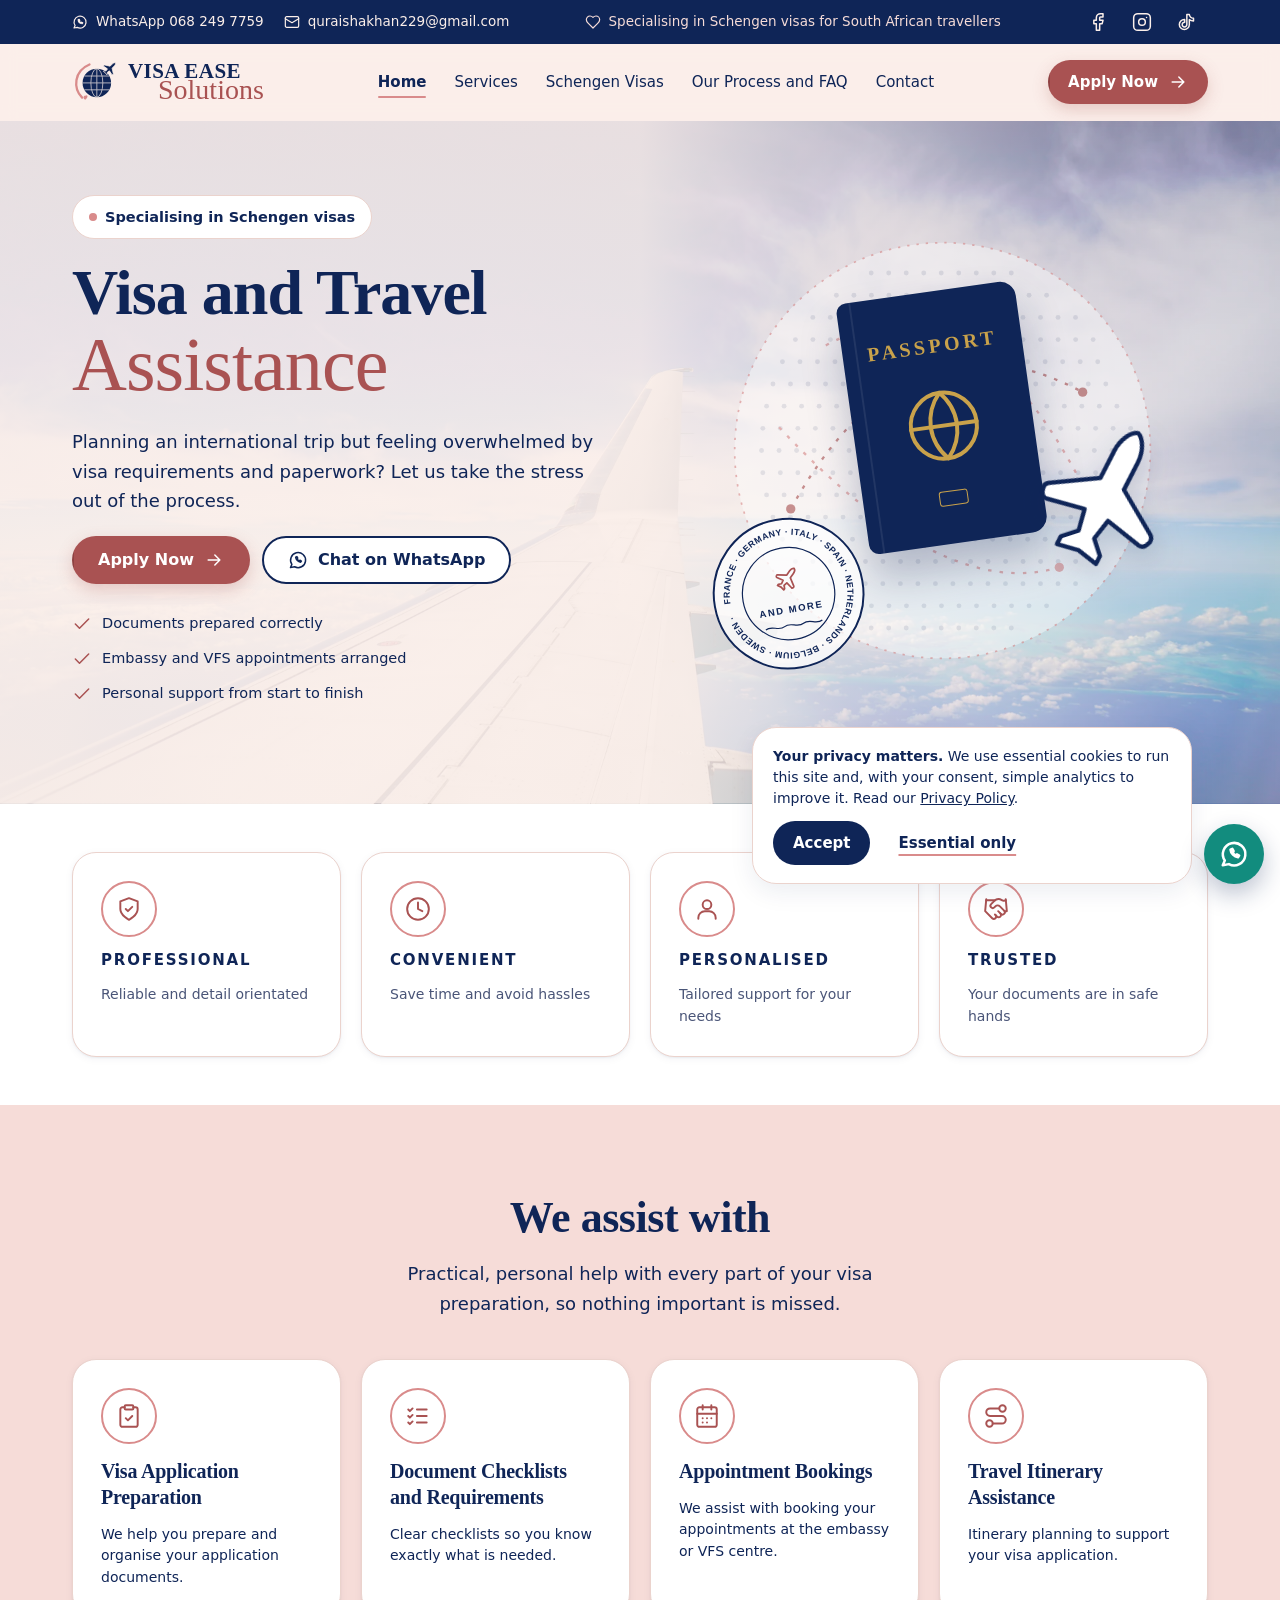
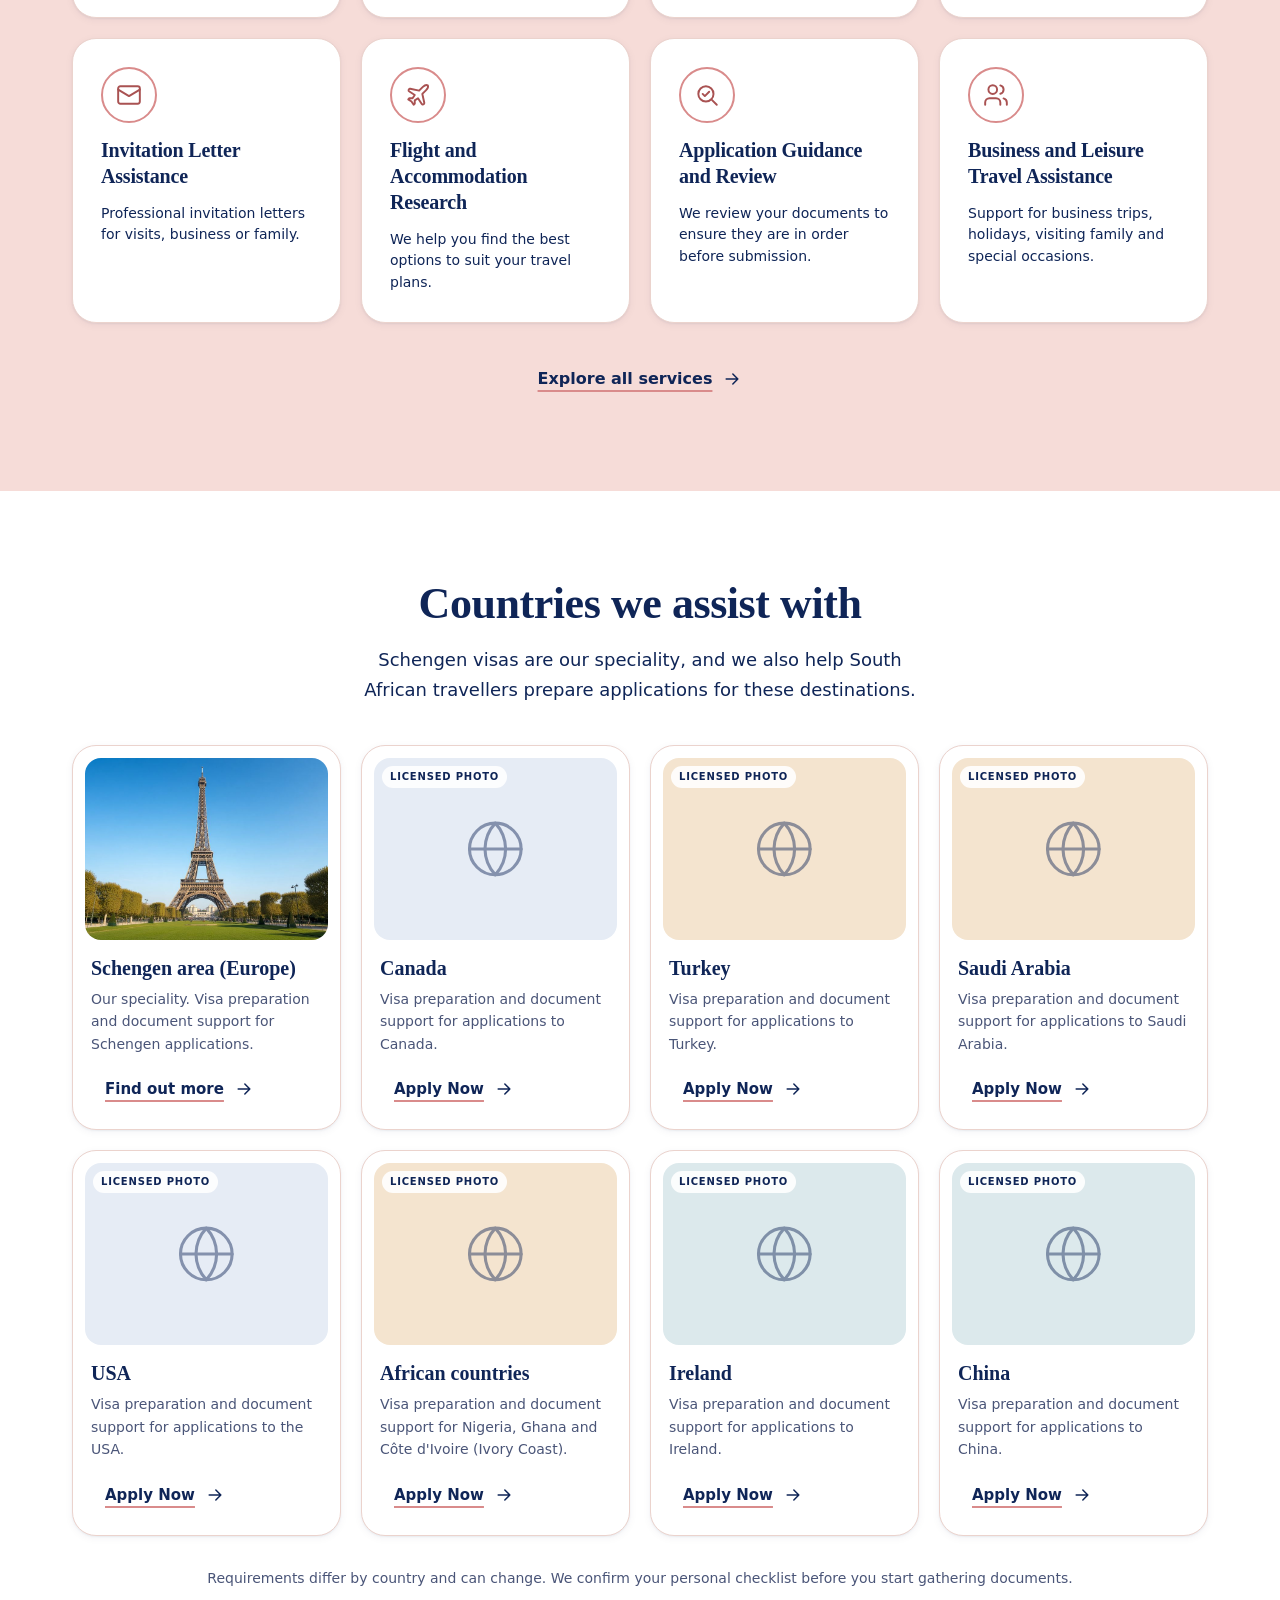
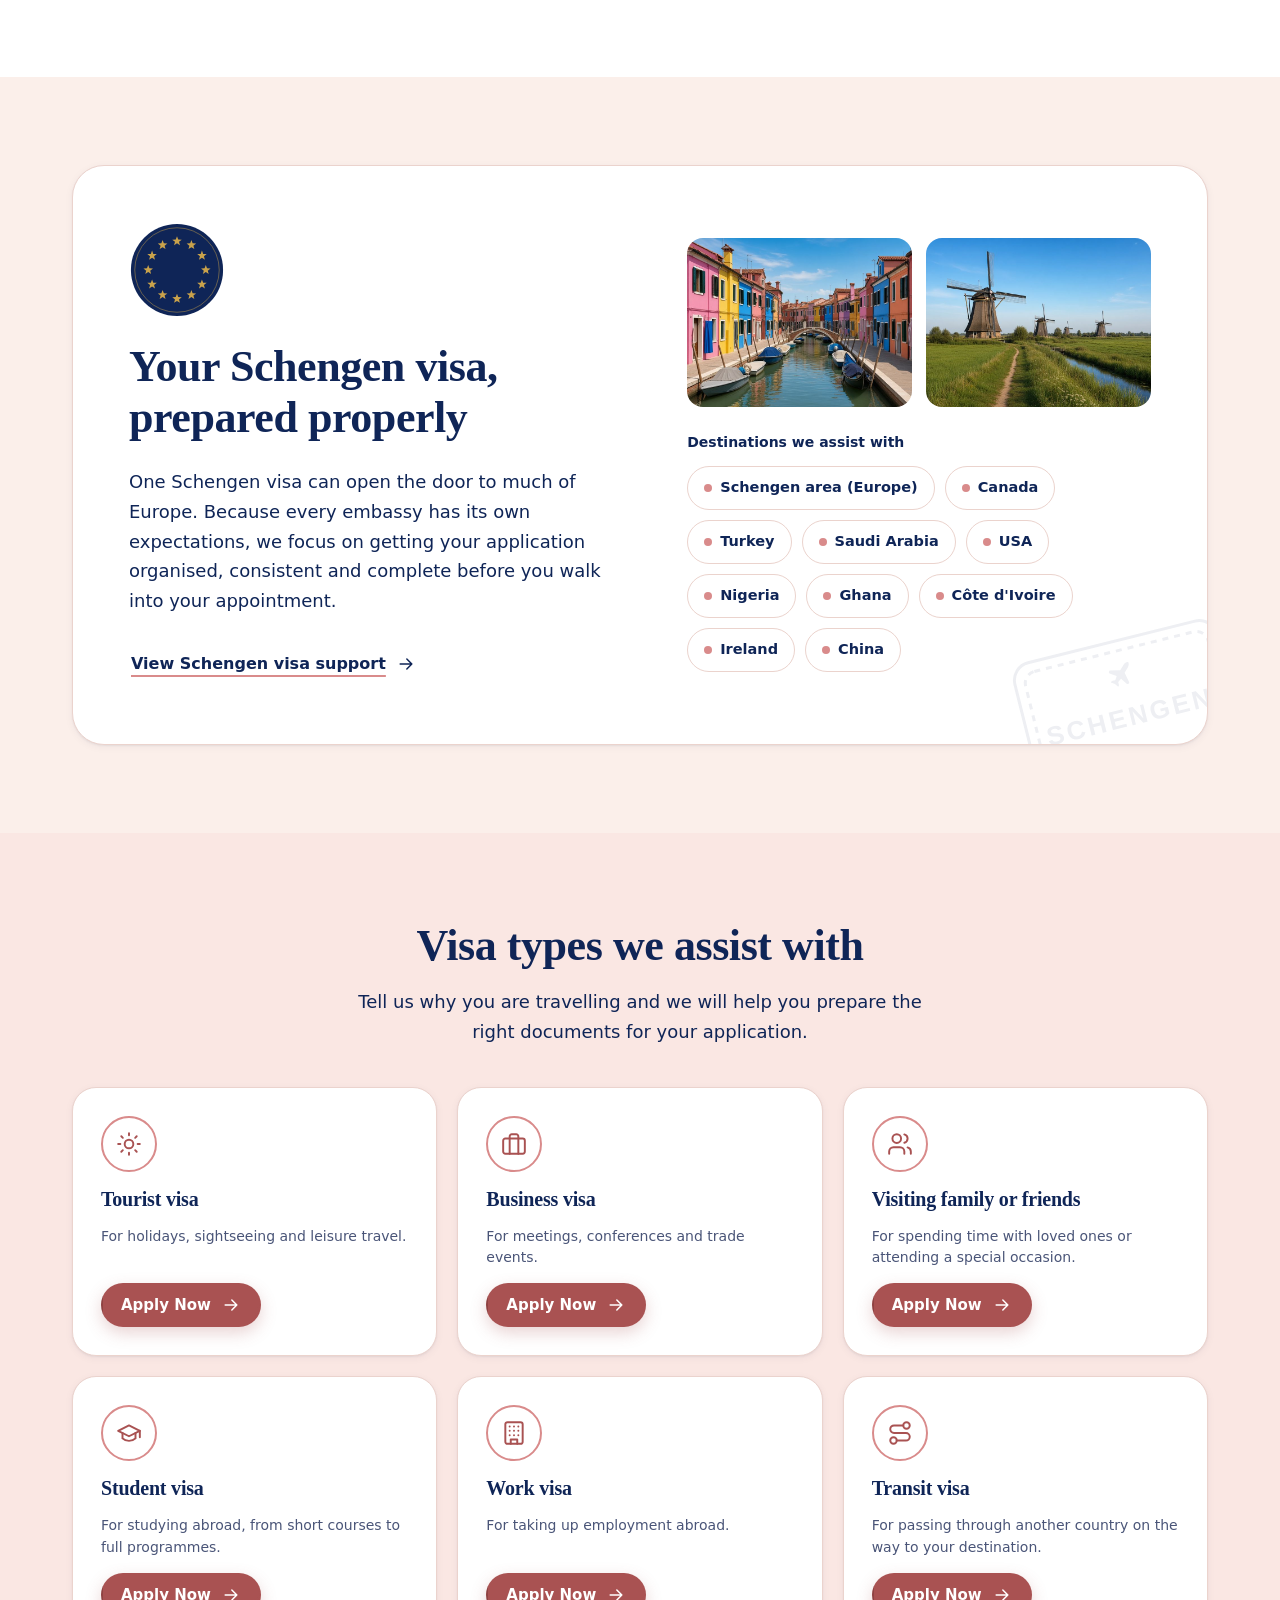
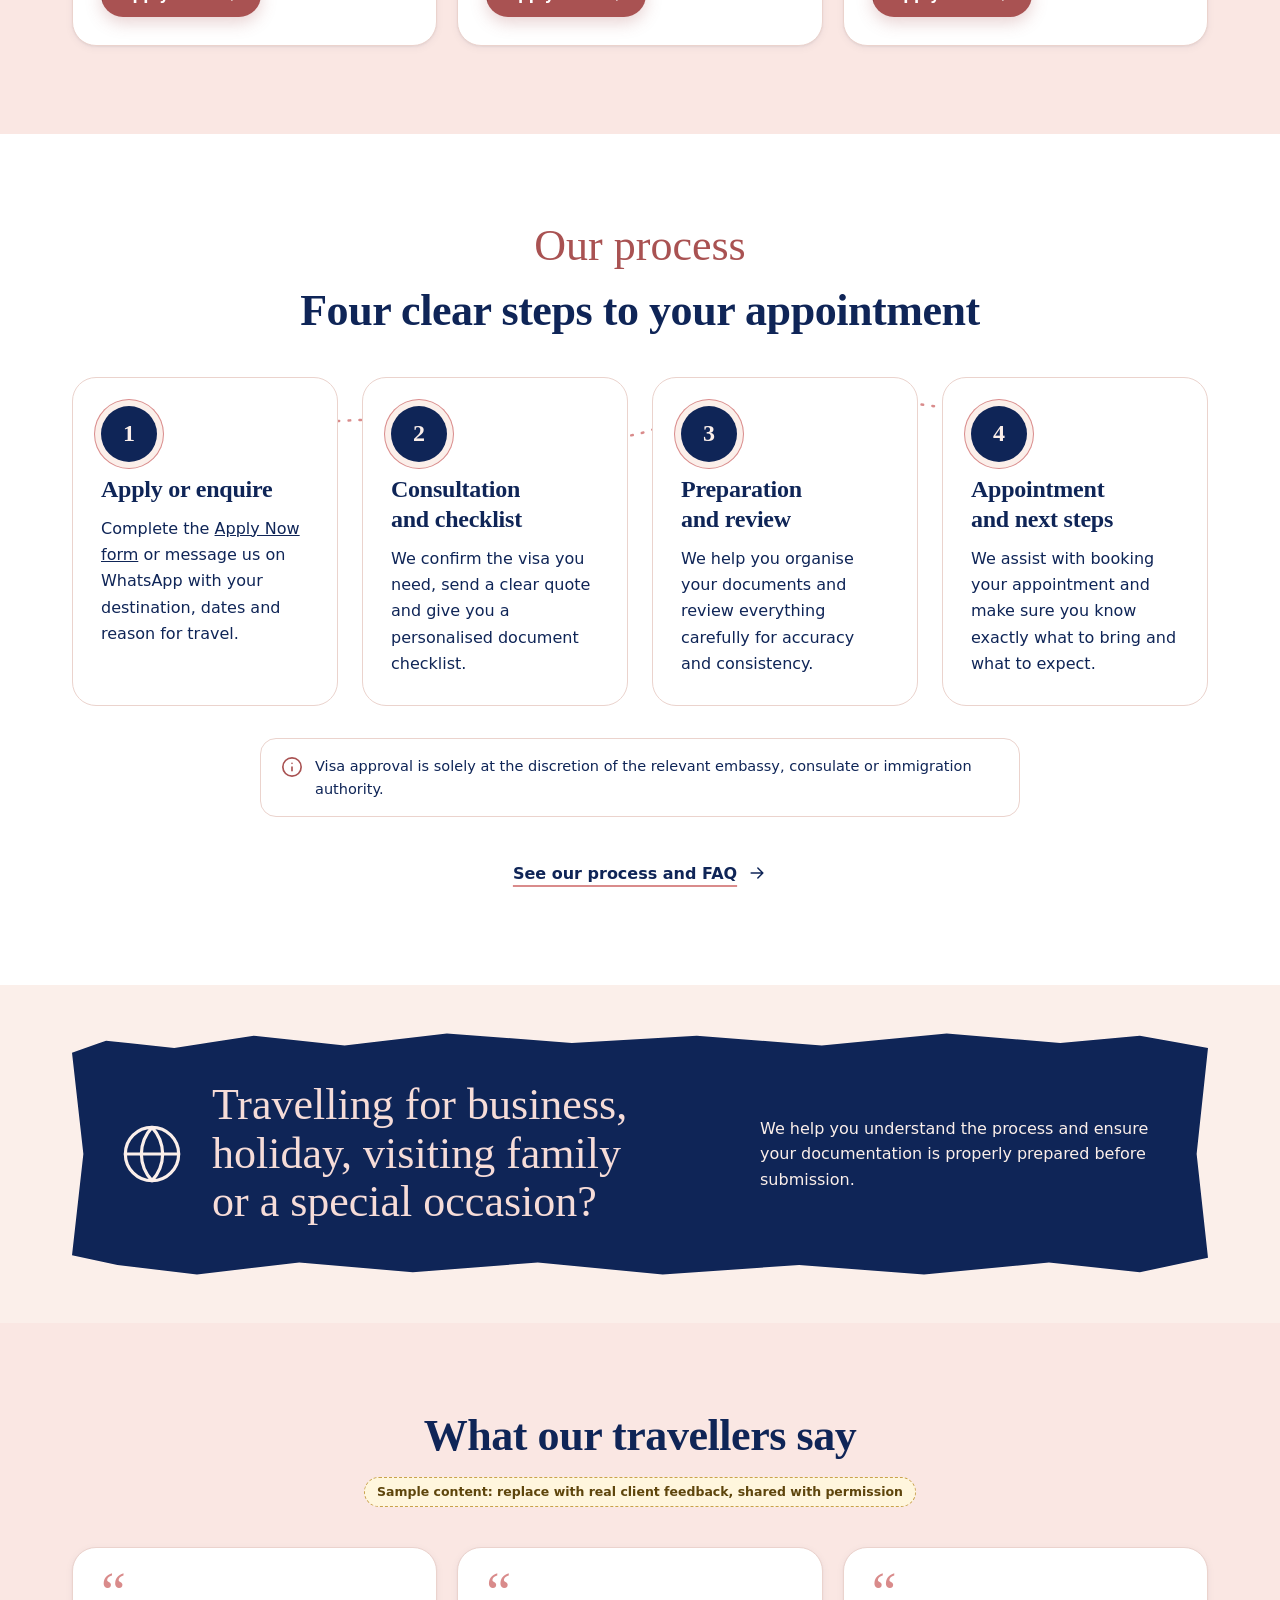
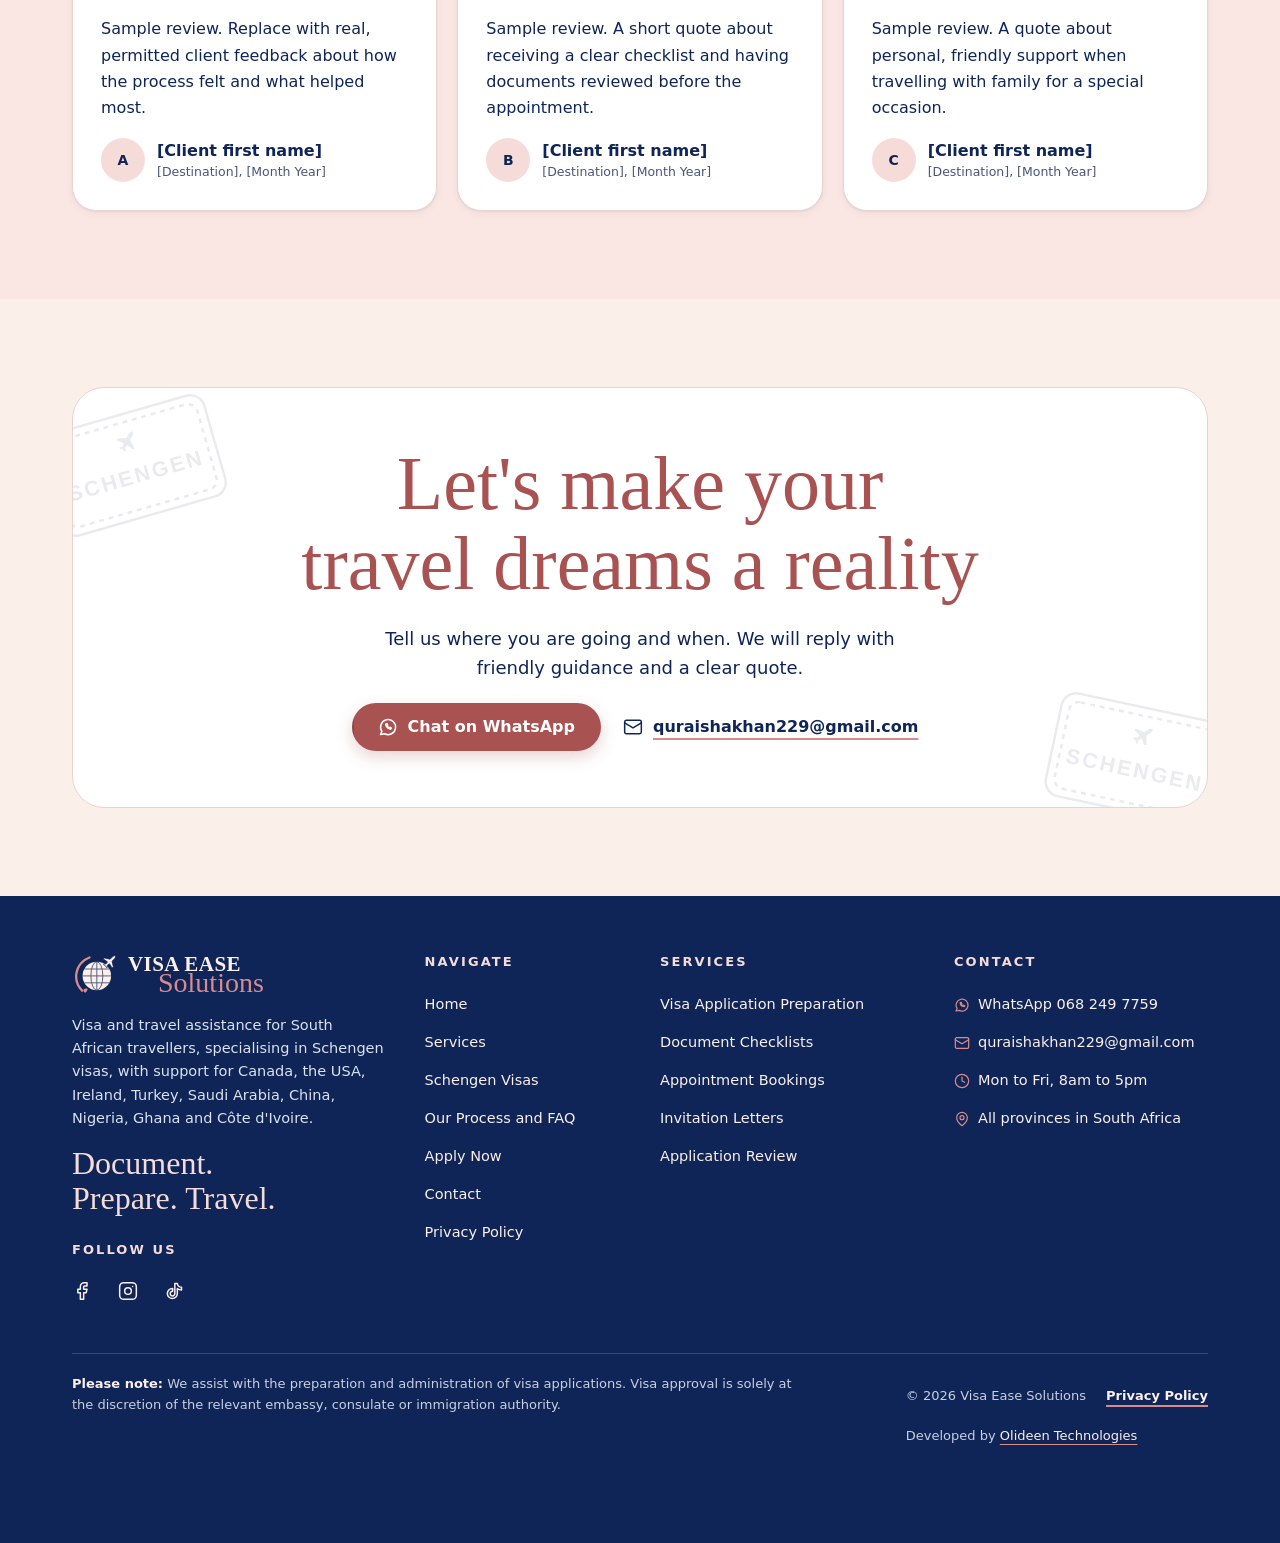
==== commit 4afc816b: "Add the client's social links and African countries Fill in the Facebook, Instagram and TikTok addre" ====
--- a/index.html
+++ b/index.html
@@ -3,69 +3,90 @@
 <head>
 <meta charset="utf-8">
 <meta name="viewport" content="width=device-width, initial-scale=1">
-<title>Visa Ease Solutions | Visa and Travel Assistance, Specialising in Schengen</title>
-<meta name="description" content="Visa and travel assistance for South Africans, specialising in Schengen visas, with support for Canada, the USA, Ireland, Turkey, Saudi Arabia, China and selected African countries.">
-<link rel="canonical" href="https://[DOMAIN]/">
+<title>Visa Ease Solutions | Schengen Visa and Travel Assistance</title>
+<meta name="description" content="Visa and travel assistance for South Africans, specialising in Schengen visas. We help you prepare and organise your documents correctly before you apply.">
+<link rel="canonical" href="https://www.visaeasesolutions.co.za/">
 <meta name="theme-color" content="#FBEFEA">
 <meta property="og:type" content="website">
 <meta property="og:locale" content="en_ZA">
 <meta property="og:site_name" content="Visa Ease Solutions">
-<meta property="og:title" content="Visa Ease Solutions | Visa and Travel Assistance, Specialising in Schengen">
-<meta property="og:description" content="Visa and travel assistance for South Africans, specialising in Schengen visas, with support for Canada, the USA, Ireland, Turkey, Saudi Arabia, China and selected African countries.">
-<meta property="og:url" content="https://[DOMAIN]/">
-<meta property="og:image" content="https://[DOMAIN]/assets/og-image.jpg">
+<meta property="og:title" content="Visa Ease Solutions | Schengen Visa and Travel Assistance">
+<meta property="og:description" content="Visa and travel assistance for South Africans, specialising in Schengen visas. We help you prepare and organise your documents correctly before you apply.">
+<meta property="og:url" content="https://www.visaeasesolutions.co.za/">
+<meta property="og:image" content="https://www.visaeasesolutions.co.za/assets/og-image.jpg">
 <meta property="og:image:width" content="1200">
 <meta property="og:image:height" content="630">
 <meta property="og:image:alt" content="Visa Ease Solutions: Visa and Travel Assistance, specialising in Schengen visas">
 <meta name="twitter:card" content="summary_large_image">
-<meta name="twitter:title" content="Visa Ease Solutions | Visa and Travel Assistance, Specialising in Schengen">
-<meta name="twitter:description" content="Visa and travel assistance for South Africans, specialising in Schengen visas, with support for Canada, the USA, Ireland, Turkey, Saudi Arabia, China and selected African countries.">
-<meta name="twitter:image" content="https://[DOMAIN]/assets/og-image.jpg">
-<link rel="icon" type="image/x-icon" href="favicon.ico" />
-<link rel="icon" type="image/png" sizes="32x32" href="favicon-32x32.png" />
-<link rel="icon" type="image/png" sizes="16x16" href="favicon-16x16.png" />
-<link rel="icon" type="image/png" href="android-chrome-192x192.png" />
-<link rel="icon" type="image/png" href="android-chrome-512x512.png" />
+<meta name="twitter:title" content="Visa Ease Solutions | Schengen Visa and Travel Assistance">
+<meta name="twitter:description" content="Visa and travel assistance for South Africans, specialising in Schengen visas. We help you prepare and organise your documents correctly before you apply.">
+<meta name="twitter:image" content="https://www.visaeasesolutions.co.za/assets/og-image.jpg">
+<meta name="twitter:image:alt" content="Visa Ease Solutions: Visa and Travel Assistance, specialising in Schengen visas">
+<link rel="icon" type="image/x-icon" href="favicon.ico">
+<link rel="icon" type="image/png" sizes="32x32" href="favicon-32x32.png">
+<link rel="icon" type="image/png" sizes="16x16" href="favicon-16x16.png">
+<link rel="icon" type="image/png" sizes="192x192" href="android-chrome-192x192.png">
+<link rel="icon" type="image/png" sizes="512x512" href="android-chrome-512x512.png">
+<link rel="apple-touch-icon" sizes="180x180" href="apple-touch-icon.png">
 <link rel="manifest" href="site.webmanifest">
 <link rel="stylesheet" href="style.css">
 <script type="application/ld+json">
 {
   "@context": "https://schema.org",
   "@type": "ProfessionalService",
+  "@id": "https://www.visaeasesolutions.co.za/#business",
   "name": "Visa Ease Solutions",
+  "legalName": "Visa Ease Solutions (Pty) Ltd",
   "slogan": "Document. Prepare. Travel.",
-  "description": "Visa and travel assistance for South African travellers, specialising in Schengen visas, with support for Canada, the USA, Ireland, Turkey, Saudi Arabia, China and selected African countries.",
-  "url": "https://[DOMAIN]/",
-  "logo": "https://[DOMAIN]/android-chrome-512x512.png",
-  "image": "https://[DOMAIN]/assets/og-image.jpg",
+  "description": "Visa and travel assistance for South African travellers, specialising in Schengen visas.",
+  "url": "https://www.visaeasesolutions.co.za/",
+  "logo": "https://www.visaeasesolutions.co.za/android-chrome-512x512.png",
+  "image": "https://www.visaeasesolutions.co.za/assets/og-image.jpg",
   "telephone": "+27682497759",
   "email": "quraishakhan229@gmail.com",
-  "legalName": "Visa Ease Solutions (Pty) Ltd",
   "address": {
     "@type": "PostalAddress",
+    "addressLocality": "[City or town]",
+    "addressRegion": "[Province]",
     "addressCountry": "ZA"
   },
   "areaServed": {
     "@type": "Country",
     "name": "South Africa"
   },
-  "openingHours": "Mo-Fr 08:00-17:00",
+  "openingHoursSpecification": [
+    {
+      "@type": "OpeningHoursSpecification",
+      "dayOfWeek": [
+        "Monday",
+        "Tuesday",
+        "Wednesday",
+        "Thursday",
+        "Friday"
+      ],
+      "opens": "08:00",
+      "closes": "17:00"
+    }
+  ],
   "sameAs": [
-    "[Facebook URL]",
-    "[Instagram URL]",
-    "[TikTok URL]"
+    "https://www.facebook.com/visaeasesolutions",
+    "https://www.instagram.com/visaeasesolutions",
+    "https://www.tiktok.com/@visaeasesolutions"
   ],
   "knowsAbout": [
     "Schengen visa",
+    "Visa application preparation",
+    "Travel itinerary planning",
+    "Invitation letters",
     "Canada visa applications",
     "Turkey visa applications",
     "Saudi Arabia visa applications",
     "USA visa applications",
-    "Visa applications for African countries",
+    "Nigeria visa applications",
+    "Ghana visa applications",
+    "Côte d'Ivoire visa applications",
     "Ireland visa applications",
-    "China visa applications",
-    "Visa application preparation",
-    "Travel itinerary planning"
+    "China visa applications"
   ]
 }
 </script>
@@ -125,7 +146,7 @@
   <div class="wrap">
     <div class="util-links"><a href="https://wa.me/27682497759" aria-label="WhatsApp 068 249 7759"><svg class="i" aria-hidden="true" focusable="false"><use href="#i-chat"></use></svg><span><span class="util-lbl">WhatsApp </span>068 249 7759</span></a><a href="mailto:quraishakhan229@gmail.com" aria-label="Email quraishakhan229@gmail.com"><svg class="i" aria-hidden="true" focusable="false"><use href="#i-mail"></use></svg><span class="util-email">quraishakhan229@gmail.com</span><span class="util-email-short">Email</span></a></div>
     <span class="util-note"><svg class="i" aria-hidden="true" focusable="false"><use href="#i-heart"></use></svg><span>Specialising in Schengen visas for South African travellers</span></span>
-    <ul class="social util-social" aria-label="Social media"><li><a href="[Facebook URL]" target="_blank" rel="noopener" aria-label="Visa Ease Solutions on Facebook"><svg class="i" aria-hidden="true" focusable="false"><use href="#i-facebook"></use></svg></a></li><li><a href="[Instagram URL]" target="_blank" rel="noopener" aria-label="Visa Ease Solutions on Instagram"><svg class="i" aria-hidden="true" focusable="false"><use href="#i-instagram"></use></svg></a></li><li><a href="[TikTok URL]" target="_blank" rel="noopener" aria-label="Visa Ease Solutions on TikTok"><svg class="i" aria-hidden="true" focusable="false"><use href="#i-tiktok"></use></svg></a></li></ul>
+    <ul class="social util-social" aria-label="Social media"><li><a href="https://www.facebook.com/visaeasesolutions" target="_blank" rel="noopener" aria-label="Visa Ease Solutions on Facebook"><svg class="i" aria-hidden="true" focusable="false"><use href="#i-facebook"></use></svg></a></li><li><a href="https://www.instagram.com/visaeasesolutions" target="_blank" rel="noopener" aria-label="Visa Ease Solutions on Instagram"><svg class="i" aria-hidden="true" focusable="false"><use href="#i-instagram"></use></svg></a></li><li><a href="https://www.tiktok.com/@visaeasesolutions" target="_blank" rel="noopener" aria-label="Visa Ease Solutions on TikTok"><svg class="i" aria-hidden="true" focusable="false"><use href="#i-tiktok"></use></svg></a></li></ul>
   </div>
 </div>
 <header class="nav" id="nav">
@@ -185,7 +206,7 @@
 <section class="section bg-white" aria-labelledby="ctry-h">
   <div class="wrap">
     <div class="sec-head center"><h2 id="ctry-h" class="h2 center">Countries we assist with</h2><p class="lead center">Schengen visas are our speciality, and we also help South African travellers prepare applications for these destinations.</p></div>
-    <div class="grid dests"><article class="card dest reveal d0"><img class="photo" src="assets/images/eiffel-tower.jpg" alt="The Eiffel Tower in Paris on a bright, clear morning" width="800" height="600" loading="lazy"><h3 class="nm">Schengen area (Europe)</h3><p class="lm">Our speciality. Visa preparation and document support for Schengen applications.</p><a class="btn btn-ghost btn-sm" href="schengen-visas.html" aria-label="Find out more: Schengen area (Europe)">Find out more<svg class="i" aria-hidden="true" focusable="false"><use href="#i-arrow"></use></svg></a></article><article class="card dest reveal d1"><!-- Swap for: <img class="photo" src="assets/images/canada.jpg" alt="A Canadian city skyline beside a lake with mountains behind" width="800" height="600" loading="lazy"> --><div class="ph sky" role="img" aria-label="Licensed photo placeholder: A Canadian city skyline beside a lake with mountains behind"><span class="ph-tag" aria-hidden="true">Licensed photo</span><svg class="i land" aria-hidden="true" focusable="false"><use href="#i-globe"></use></svg></div><h3 class="nm">Canada</h3><p class="lm">Visa preparation and document support for applications to Canada.</p><a class="btn btn-ghost btn-sm" href="apply.html?country=canada" aria-label="Apply Now: Canada">Apply Now<svg class="i" aria-hidden="true" focusable="false"><use href="#i-arrow"></use></svg></a></article><article class="card dest reveal d2"><!-- Swap for: <img class="photo" src="assets/images/turkey.jpg" alt="Hot air balloons over the rock valleys of Cappadocia in Turkey at sunrise" width="800" height="600" loading="lazy"> --><div class="ph sand" role="img" aria-label="Licensed photo placeholder: Hot air balloons over the rock valleys of Cappadocia in Turkey at sunrise"><span class="ph-tag" aria-hidden="true">Licensed photo</span><svg class="i land" aria-hidden="true" focusable="false"><use href="#i-globe"></use></svg></div><h3 class="nm">Turkey</h3><p class="lm">Visa preparation and document support for applications to Turkey.</p><a class="btn btn-ghost btn-sm" href="apply.html?country=turkey" aria-label="Apply Now: Turkey">Apply Now<svg class="i" aria-hidden="true" focusable="false"><use href="#i-arrow"></use></svg></a></article><article class="card dest reveal d3"><!-- Swap for: <img class="photo" src="assets/images/saudi-arabia.jpg" alt="The modern skyline of Riyadh in Saudi Arabia at dusk" width="800" height="600" loading="lazy"> --><div class="ph sand" role="img" aria-label="Licensed photo placeholder: The modern skyline of Riyadh in Saudi Arabia at dusk"><span class="ph-tag" aria-hidden="true">Licensed photo</span><svg class="i land" aria-hidden="true" focusable="false"><use href="#i-globe"></use></svg></div><h3 class="nm">Saudi Arabia</h3><p class="lm">Visa preparation and document support for applications to Saudi Arabia.</p><a class="btn btn-ghost btn-sm" href="apply.html?country=saudi-arabia" aria-label="Apply Now: Saudi Arabia">Apply Now<svg class="i" aria-hidden="true" focusable="false"><use href="#i-arrow"></use></svg></a></article><article class="card dest reveal d0"><!-- Swap for: <img class="photo" src="assets/images/usa.jpg" alt="The New York City skyline across the water on a clear day" width="800" height="600" loading="lazy"> --><div class="ph sky" role="img" aria-label="Licensed photo placeholder: The New York City skyline across the water on a clear day"><span class="ph-tag" aria-hidden="true">Licensed photo</span><svg class="i land" aria-hidden="true" focusable="false"><use href="#i-globe"></use></svg></div><h3 class="nm">USA</h3><p class="lm">Visa preparation and document support for applications to the USA.</p><a class="btn btn-ghost btn-sm" href="apply.html?country=usa" aria-label="Apply Now: USA">Apply Now<svg class="i" aria-hidden="true" focusable="false"><use href="#i-arrow"></use></svg></a></article><article class="card dest reveal d1"><!-- Swap for: <img class="photo" src="assets/images/african-countries.jpg" alt="Acacia trees on an open African savanna at golden hour" width="800" height="600" loading="lazy"> --><div class="ph sand" role="img" aria-label="Licensed photo placeholder: Acacia trees on an open African savanna at golden hour"><span class="ph-tag" aria-hidden="true">Licensed photo</span><svg class="i land" aria-hidden="true" focusable="false"><use href="#i-globe"></use></svg></div><h3 class="nm">African countries</h3><p class="lm">Support for visa applications to selected African countries. Ask us about your destination.</p><a class="btn btn-ghost btn-sm" href="apply.html?country=africa" aria-label="Apply Now: African countries">Apply Now<svg class="i" aria-hidden="true" focusable="false"><use href="#i-arrow"></use></svg></a></article><article class="card dest reveal d2"><!-- Swap for: <img class="photo" src="assets/images/ireland.jpg" alt="Green cliffs above the Atlantic Ocean on the west coast of Ireland" width="800" height="600" loading="lazy"> --><div class="ph sea" role="img" aria-label="Licensed photo placeholder: Green cliffs above the Atlantic Ocean on the west coast of Ireland"><span class="ph-tag" aria-hidden="true">Licensed photo</span><svg class="i land" aria-hidden="true" focusable="false"><use href="#i-globe"></use></svg></div><h3 class="nm">Ireland</h3><p class="lm">Visa preparation and document support for applications to Ireland.</p><a class="btn btn-ghost btn-sm" href="apply.html?country=ireland" aria-label="Apply Now: Ireland">Apply Now<svg class="i" aria-hidden="true" focusable="false"><use href="#i-arrow"></use></svg></a></article><article class="card dest reveal d3"><!-- Swap for: <img class="photo" src="assets/images/china.jpg" alt="The Great Wall of China winding over green hills" width="800" height="600" loading="lazy"> --><div class="ph sea" role="img" aria-label="Licensed photo placeholder: The Great Wall of China winding over green hills"><span class="ph-tag" aria-hidden="true">Licensed photo</span><svg class="i land" aria-hidden="true" focusable="false"><use href="#i-globe"></use></svg></div><h3 class="nm">China</h3><p class="lm">Visa preparation and document support for applications to China.</p><a class="btn btn-ghost btn-sm" href="apply.html?country=china" aria-label="Apply Now: China">Apply Now<svg class="i" aria-hidden="true" focusable="false"><use href="#i-arrow"></use></svg></a></article></div>
+    <div class="grid dests"><article class="card dest reveal d0"><img class="photo" src="assets/images/eiffel-tower.jpg" alt="The Eiffel Tower in Paris on a bright, clear morning" width="800" height="600" loading="lazy"><h3 class="nm">Schengen area (Europe)</h3><p class="lm">Our speciality. Visa preparation and document support for Schengen applications.</p><a class="btn btn-ghost btn-sm" href="schengen-visas.html" aria-label="Find out more: Schengen area (Europe)">Find out more<svg class="i" aria-hidden="true" focusable="false"><use href="#i-arrow"></use></svg></a></article><article class="card dest reveal d1"><!-- Swap for: <img class="photo" src="assets/images/canada.jpg" alt="A Canadian city skyline beside a lake with mountains behind" width="800" height="600" loading="lazy"> --><div class="ph sky" role="img" aria-label="Licensed photo placeholder: A Canadian city skyline beside a lake with mountains behind"><span class="ph-tag" aria-hidden="true">Licensed photo</span><svg class="i land" aria-hidden="true" focusable="false"><use href="#i-globe"></use></svg></div><h3 class="nm">Canada</h3><p class="lm">Visa preparation and document support for applications to Canada.</p><a class="btn btn-ghost btn-sm" href="apply.html?country=canada" aria-label="Apply Now: Canada">Apply Now<svg class="i" aria-hidden="true" focusable="false"><use href="#i-arrow"></use></svg></a></article><article class="card dest reveal d2"><!-- Swap for: <img class="photo" src="assets/images/turkey.jpg" alt="Hot air balloons over the rock valleys of Cappadocia in Turkey at sunrise" width="800" height="600" loading="lazy"> --><div class="ph sand" role="img" aria-label="Licensed photo placeholder: Hot air balloons over the rock valleys of Cappadocia in Turkey at sunrise"><span class="ph-tag" aria-hidden="true">Licensed photo</span><svg class="i land" aria-hidden="true" focusable="false"><use href="#i-globe"></use></svg></div><h3 class="nm">Turkey</h3><p class="lm">Visa preparation and document support for applications to Turkey.</p><a class="btn btn-ghost btn-sm" href="apply.html?country=turkey" aria-label="Apply Now: Turkey">Apply Now<svg class="i" aria-hidden="true" focusable="false"><use href="#i-arrow"></use></svg></a></article><article class="card dest reveal d3"><!-- Swap for: <img class="photo" src="assets/images/saudi-arabia.jpg" alt="The modern skyline of Riyadh in Saudi Arabia at dusk" width="800" height="600" loading="lazy"> --><div class="ph sand" role="img" aria-label="Licensed photo placeholder: The modern skyline of Riyadh in Saudi Arabia at dusk"><span class="ph-tag" aria-hidden="true">Licensed photo</span><svg class="i land" aria-hidden="true" focusable="false"><use href="#i-globe"></use></svg></div><h3 class="nm">Saudi Arabia</h3><p class="lm">Visa preparation and document support for applications to Saudi Arabia.</p><a class="btn btn-ghost btn-sm" href="apply.html?country=saudi-arabia" aria-label="Apply Now: Saudi Arabia">Apply Now<svg class="i" aria-hidden="true" focusable="false"><use href="#i-arrow"></use></svg></a></article><article class="card dest reveal d0"><!-- Swap for: <img class="photo" src="assets/images/usa.jpg" alt="The New York City skyline across the water on a clear day" width="800" height="600" loading="lazy"> --><div class="ph sky" role="img" aria-label="Licensed photo placeholder: The New York City skyline across the water on a clear day"><span class="ph-tag" aria-hidden="true">Licensed photo</span><svg class="i land" aria-hidden="true" focusable="false"><use href="#i-globe"></use></svg></div><h3 class="nm">USA</h3><p class="lm">Visa preparation and document support for applications to the USA.</p><a class="btn btn-ghost btn-sm" href="apply.html?country=usa" aria-label="Apply Now: USA">Apply Now<svg class="i" aria-hidden="true" focusable="false"><use href="#i-arrow"></use></svg></a></article><article class="card dest reveal d1"><!-- Swap for: <img class="photo" src="assets/images/african-countries.jpg" alt="Acacia trees on an open African savanna at golden hour" width="800" height="600" loading="lazy"> --><div class="ph sand" role="img" aria-label="Licensed photo placeholder: Acacia trees on an open African savanna at golden hour"><span class="ph-tag" aria-hidden="true">Licensed photo</span><svg class="i land" aria-hidden="true" focusable="false"><use href="#i-globe"></use></svg></div><h3 class="nm">African countries</h3><p class="lm">Visa preparation and document support for Nigeria, Ghana and Côte d'Ivoire (Ivory Coast).</p><a class="btn btn-ghost btn-sm" href="apply.html" aria-label="Apply Now: African countries">Apply Now<svg class="i" aria-hidden="true" focusable="false"><use href="#i-arrow"></use></svg></a></article><article class="card dest reveal d2"><!-- Swap for: <img class="photo" src="assets/images/ireland.jpg" alt="Green cliffs above the Atlantic Ocean on the west coast of Ireland" width="800" height="600" loading="lazy"> --><div class="ph sea" role="img" aria-label="Licensed photo placeholder: Green cliffs above the Atlantic Ocean on the west coast of Ireland"><span class="ph-tag" aria-hidden="true">Licensed photo</span><svg class="i land" aria-hidden="true" focusable="false"><use href="#i-globe"></use></svg></div><h3 class="nm">Ireland</h3><p class="lm">Visa preparation and document support for applications to Ireland.</p><a class="btn btn-ghost btn-sm" href="apply.html?country=ireland" aria-label="Apply Now: Ireland">Apply Now<svg class="i" aria-hidden="true" focusable="false"><use href="#i-arrow"></use></svg></a></article><article class="card dest reveal d3"><!-- Swap for: <img class="photo" src="assets/images/china.jpg" alt="The Great Wall of China winding over green hills" width="800" height="600" loading="lazy"> --><div class="ph sea" role="img" aria-label="Licensed photo placeholder: The Great Wall of China winding over green hills"><span class="ph-tag" aria-hidden="true">Licensed photo</span><svg class="i land" aria-hidden="true" focusable="false"><use href="#i-globe"></use></svg></div><h3 class="nm">China</h3><p class="lm">Visa preparation and document support for applications to China.</p><a class="btn btn-ghost btn-sm" href="apply.html?country=china" aria-label="Apply Now: China">Apply Now<svg class="i" aria-hidden="true" focusable="false"><use href="#i-arrow"></use></svg></a></article></div>
     <div class="mt-32"><p class="small center">Requirements differ by country and can change. We confirm your personal checklist before you start gathering documents.</p></div>
   </div>
 </section>
@@ -202,7 +223,7 @@
       </div>
       <div class="stack gap-24 rel">
         <div class="grid"><img class="photo" src="assets/images/venice-canal.jpg" alt="Colourful buildings along a Venetian canal" width="800" height="600" loading="lazy"><img class="photo" src="assets/images/dutch-windmills.jpg" alt="Traditional windmills in the Dutch countryside" width="800" height="600" loading="lazy"></div>
-        <div class="stack gap-12"><span class="lbl">Destinations we assist with</span><ul class="chips"><li class="chip"><span class="dot" aria-hidden="true"></span>Schengen area (Europe)</li><li class="chip"><span class="dot" aria-hidden="true"></span>Canada</li><li class="chip"><span class="dot" aria-hidden="true"></span>Turkey</li><li class="chip"><span class="dot" aria-hidden="true"></span>Saudi Arabia</li><li class="chip"><span class="dot" aria-hidden="true"></span>USA</li><li class="chip"><span class="dot" aria-hidden="true"></span>African countries</li><li class="chip"><span class="dot" aria-hidden="true"></span>Ireland</li><li class="chip"><span class="dot" aria-hidden="true"></span>China</li></ul></div>
+        <div class="stack gap-12"><span class="lbl">Destinations we assist with</span><ul class="chips"><li class="chip"><span class="dot" aria-hidden="true"></span>Schengen area (Europe)</li><li class="chip"><span class="dot" aria-hidden="true"></span>Canada</li><li class="chip"><span class="dot" aria-hidden="true"></span>Turkey</li><li class="chip"><span class="dot" aria-hidden="true"></span>Saudi Arabia</li><li class="chip"><span class="dot" aria-hidden="true"></span>USA</li><li class="chip"><span class="dot" aria-hidden="true"></span>Nigeria</li><li class="chip"><span class="dot" aria-hidden="true"></span>Ghana</li><li class="chip"><span class="dot" aria-hidden="true"></span>Côte d'Ivoire</li><li class="chip"><span class="dot" aria-hidden="true"></span>Ireland</li><li class="chip"><span class="dot" aria-hidden="true"></span>China</li></ul></div>
       </div>
     </div>
   </div>
@@ -258,7 +279,7 @@
 <footer class="foot">
   <div class="wrap">
     <div class="foot-grid">
-      <div class="stack gap-16"><a class="logo light" href="index.html" aria-label="Visa Ease Solutions, home"><svg class="logo-mark" aria-hidden="true" focusable="false"><use href="#logo-light"></use></svg><span class="logo-words" aria-hidden="true"><span class="logo-name">VISA EASE</span><span class="logo-sol">Solutions</span></span></a><p>Visa and travel assistance for South African travellers, specialising in Schengen visas, with support for Canada, the USA, Ireland, Turkey, Saudi Arabia, China and selected African countries.</p><p class="script">Document. Prepare. Travel.</p><div class="stack gap-8"><p class="foot-follow">Follow us</p><ul class="social" aria-label="Social media"><li><a href="[Facebook URL]" target="_blank" rel="noopener" aria-label="Visa Ease Solutions on Facebook"><svg class="i" aria-hidden="true" focusable="false"><use href="#i-facebook"></use></svg></a></li><li><a href="[Instagram URL]" target="_blank" rel="noopener" aria-label="Visa Ease Solutions on Instagram"><svg class="i" aria-hidden="true" focusable="false"><use href="#i-instagram"></use></svg></a></li><li><a href="[TikTok URL]" target="_blank" rel="noopener" aria-label="Visa Ease Solutions on TikTok"><svg class="i" aria-hidden="true" focusable="false"><use href="#i-tiktok"></use></svg></a></li></ul></div></div>
+      <div class="stack gap-16"><a class="logo light" href="index.html" aria-label="Visa Ease Solutions, home"><svg class="logo-mark" aria-hidden="true" focusable="false"><use href="#logo-light"></use></svg><span class="logo-words" aria-hidden="true"><span class="logo-name">VISA EASE</span><span class="logo-sol">Solutions</span></span></a><p>Visa and travel assistance for South African travellers, specialising in Schengen visas, with support for Canada, the USA, Ireland, Turkey, Saudi Arabia, China, Nigeria, Ghana and Côte d'Ivoire.</p><p class="script">Document. Prepare. Travel.</p><div class="stack gap-8"><p class="foot-follow">Follow us</p><ul class="social" aria-label="Social media"><li><a href="https://www.facebook.com/visaeasesolutions" target="_blank" rel="noopener" aria-label="Visa Ease Solutions on Facebook"><svg class="i" aria-hidden="true" focusable="false"><use href="#i-facebook"></use></svg></a></li><li><a href="https://www.instagram.com/visaeasesolutions" target="_blank" rel="noopener" aria-label="Visa Ease Solutions on Instagram"><svg class="i" aria-hidden="true" focusable="false"><use href="#i-instagram"></use></svg></a></li><li><a href="https://www.tiktok.com/@visaeasesolutions" target="_blank" rel="noopener" aria-label="Visa Ease Solutions on TikTok"><svg class="i" aria-hidden="true" focusable="false"><use href="#i-tiktok"></use></svg></a></li></ul></div></div>
       <div><h2>Navigate</h2><ul><li><a href="index.html">Home</a></li><li><a href="services.html">Services</a></li><li><a href="schengen-visas.html">Schengen Visas</a></li><li><a href="how-it-works.html">Our Process and FAQ</a></li><li><a href="apply.html">Apply Now</a></li><li><a href="contact.html">Contact</a></li><li><a href="privacy-policy.html">Privacy Policy</a></li></ul></div>
       <div><h2>Services</h2><ul><li><a href="services.html">Visa Application Preparation</a></li><li><a href="services.html">Document Checklists</a></li><li><a href="services.html">Appointment Bookings</a></li><li><a href="services.html">Invitation Letters</a></li><li><a href="services.html">Application Review</a></li></ul></div>
       <div><h2>Contact</h2><ul>
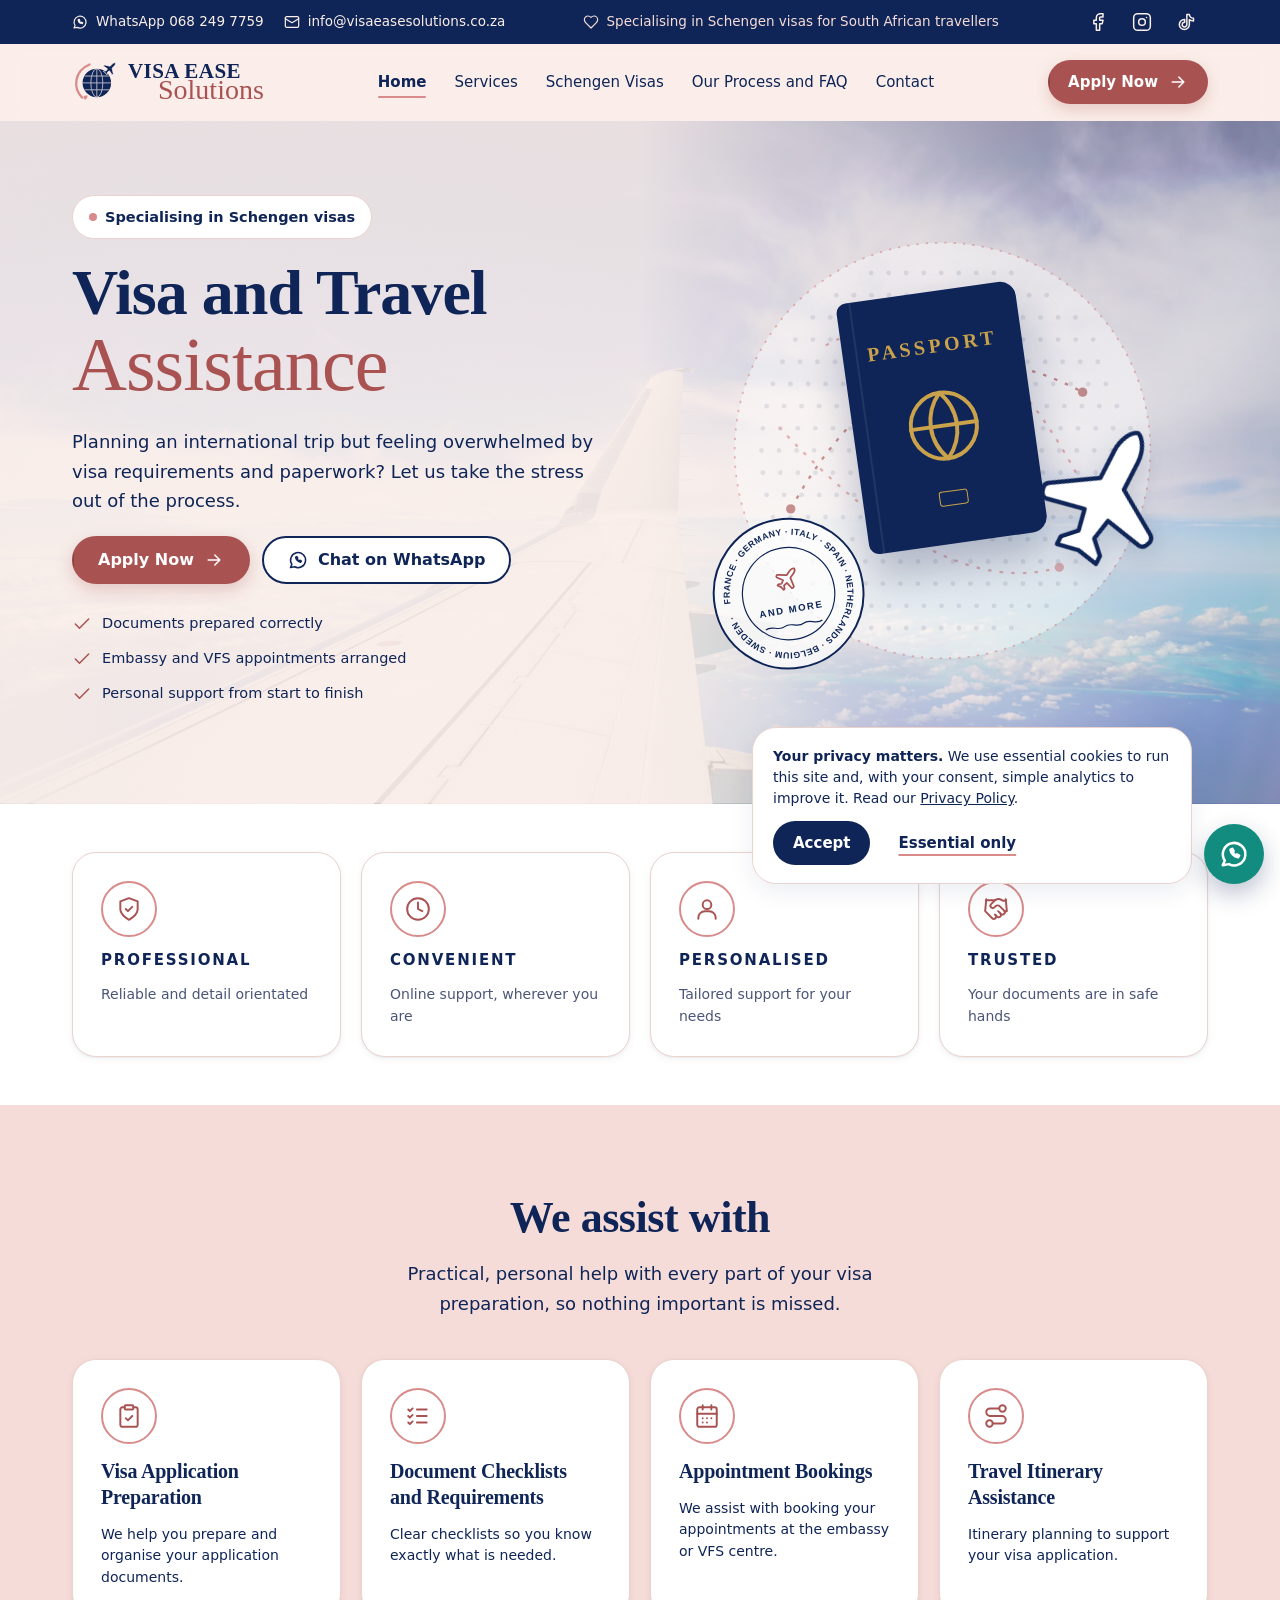
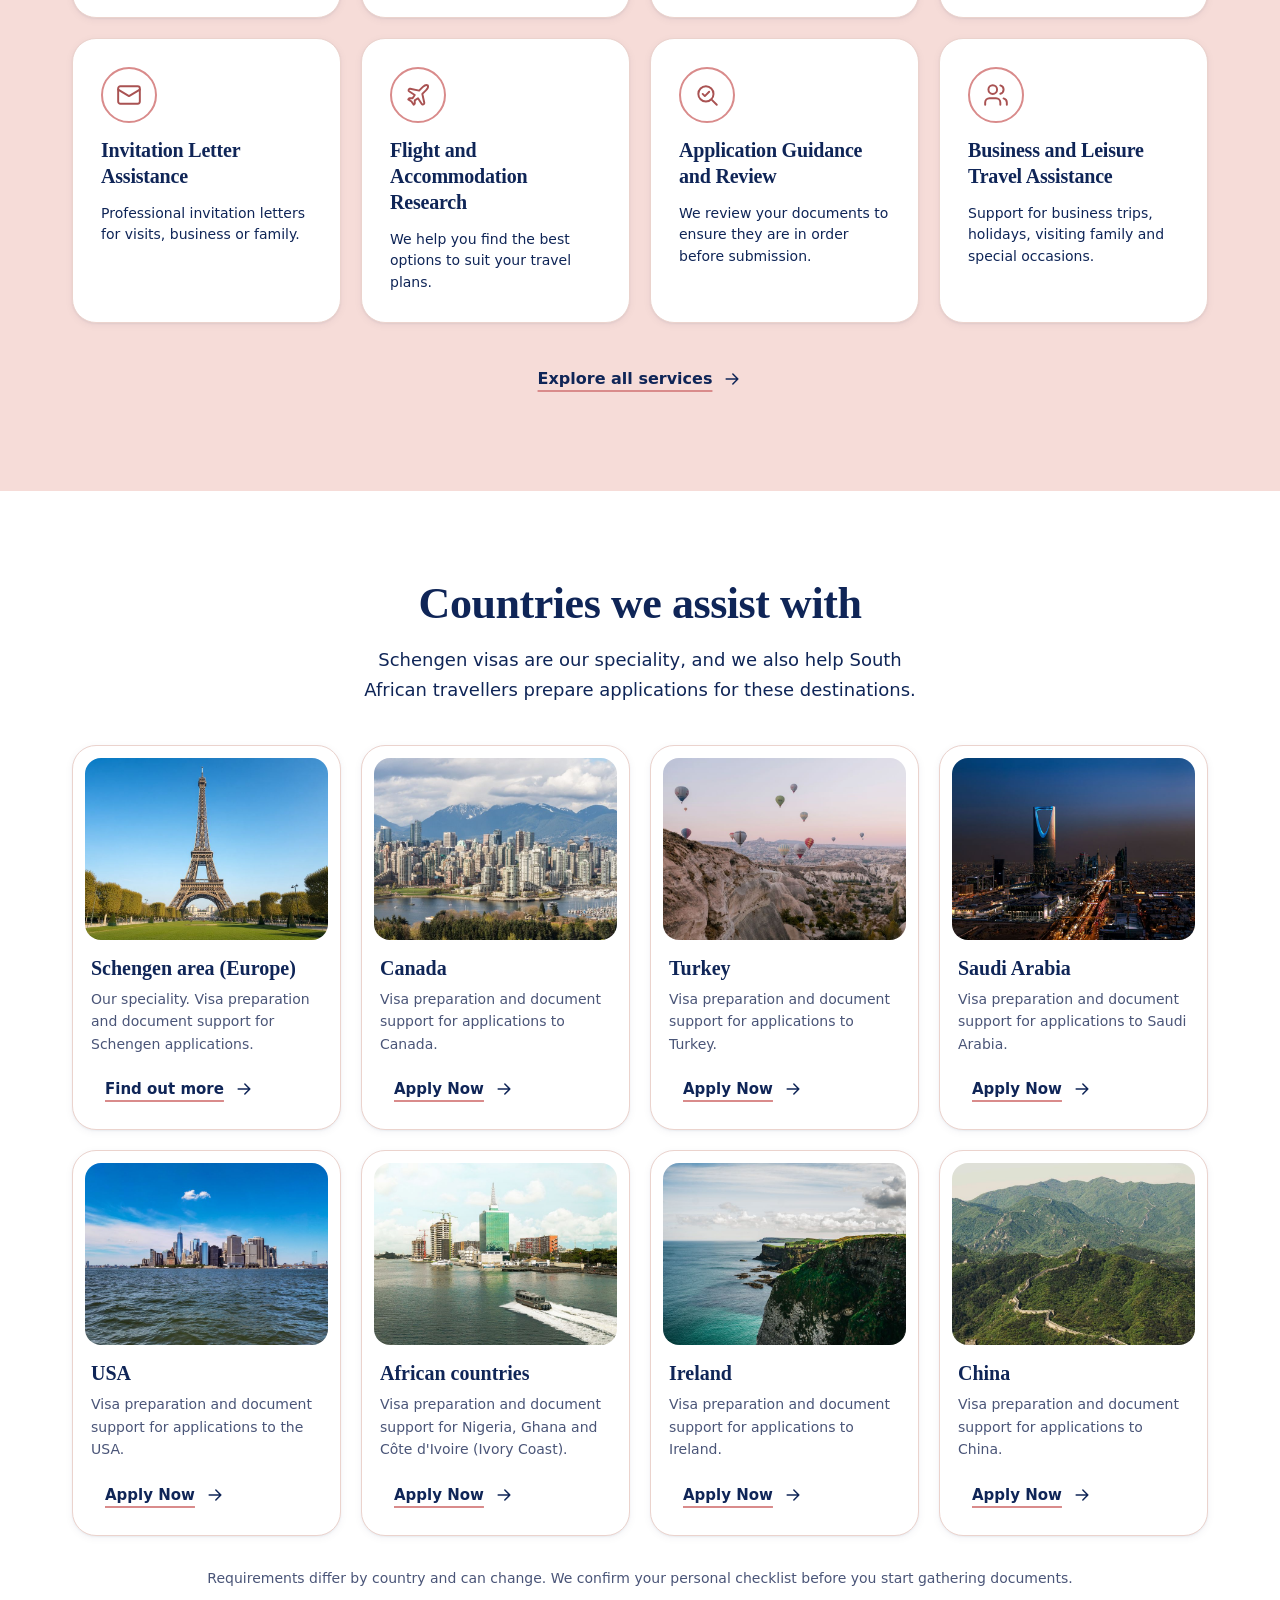
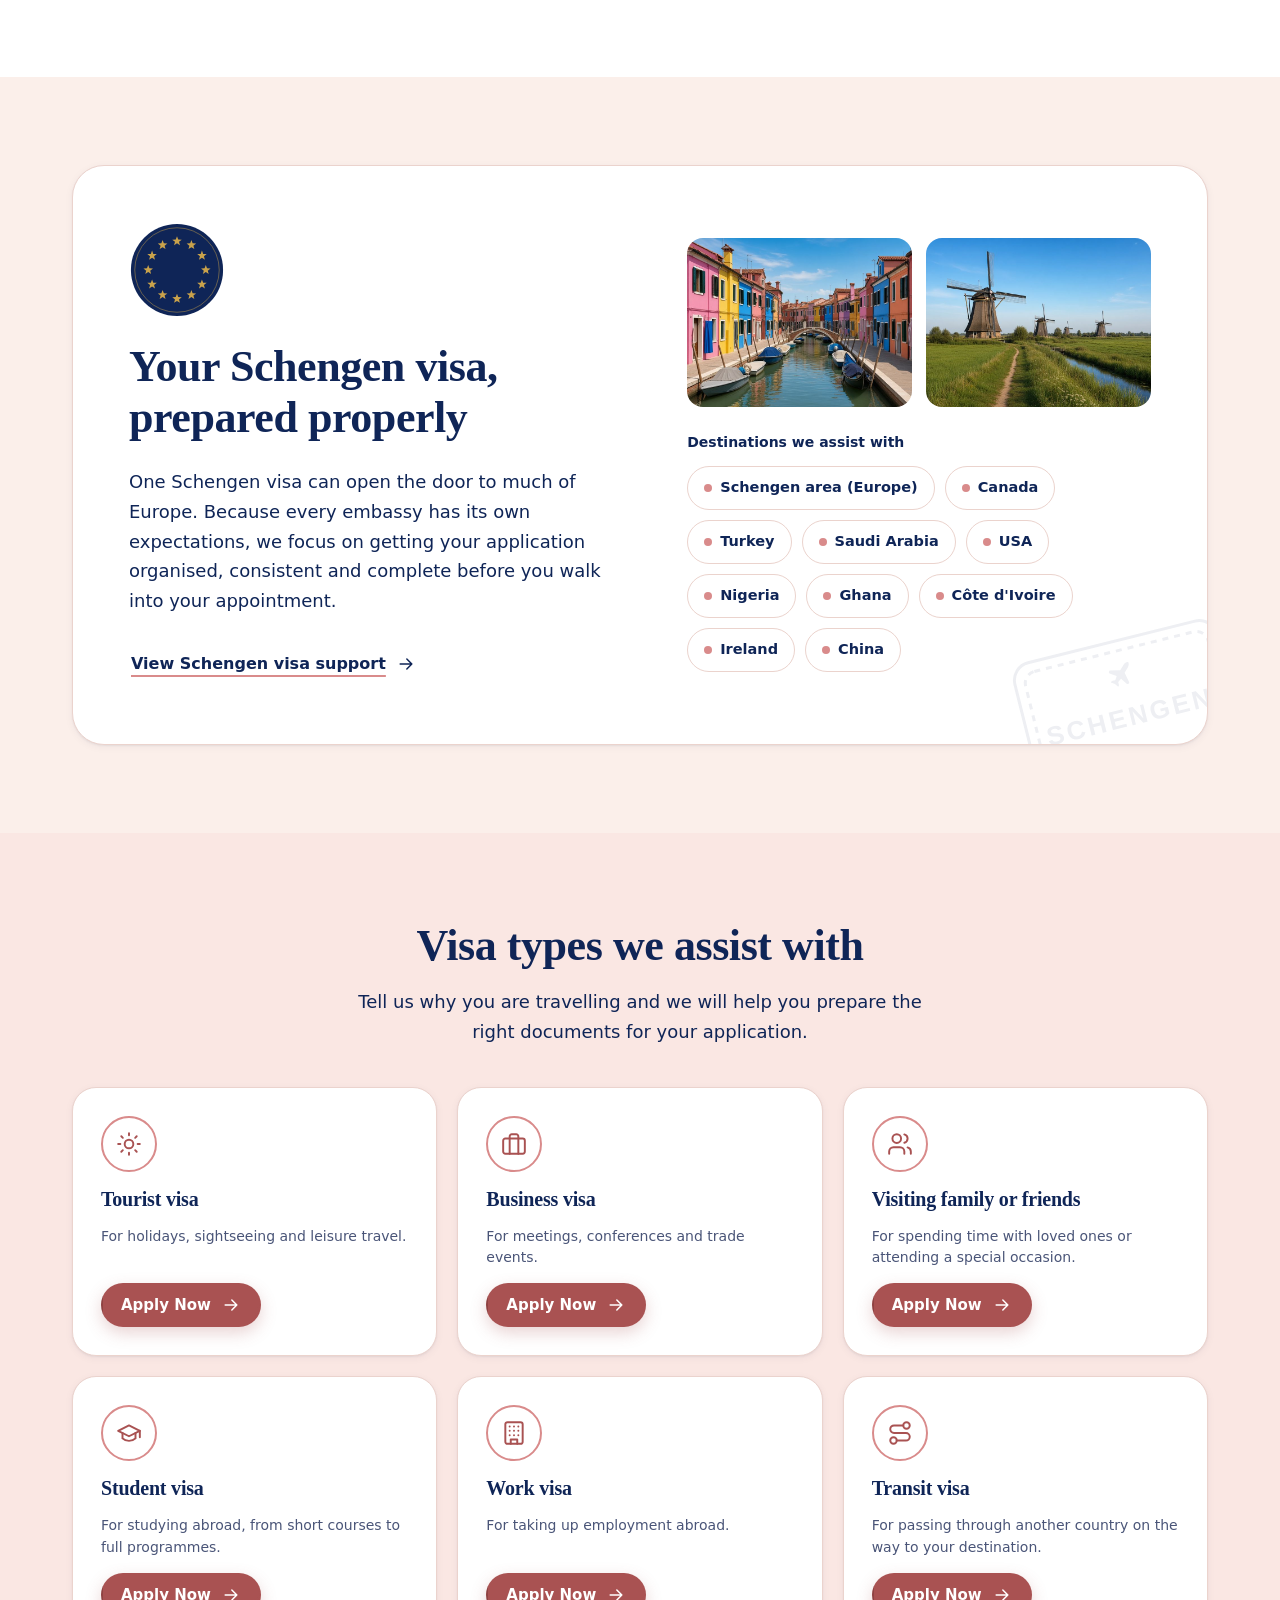
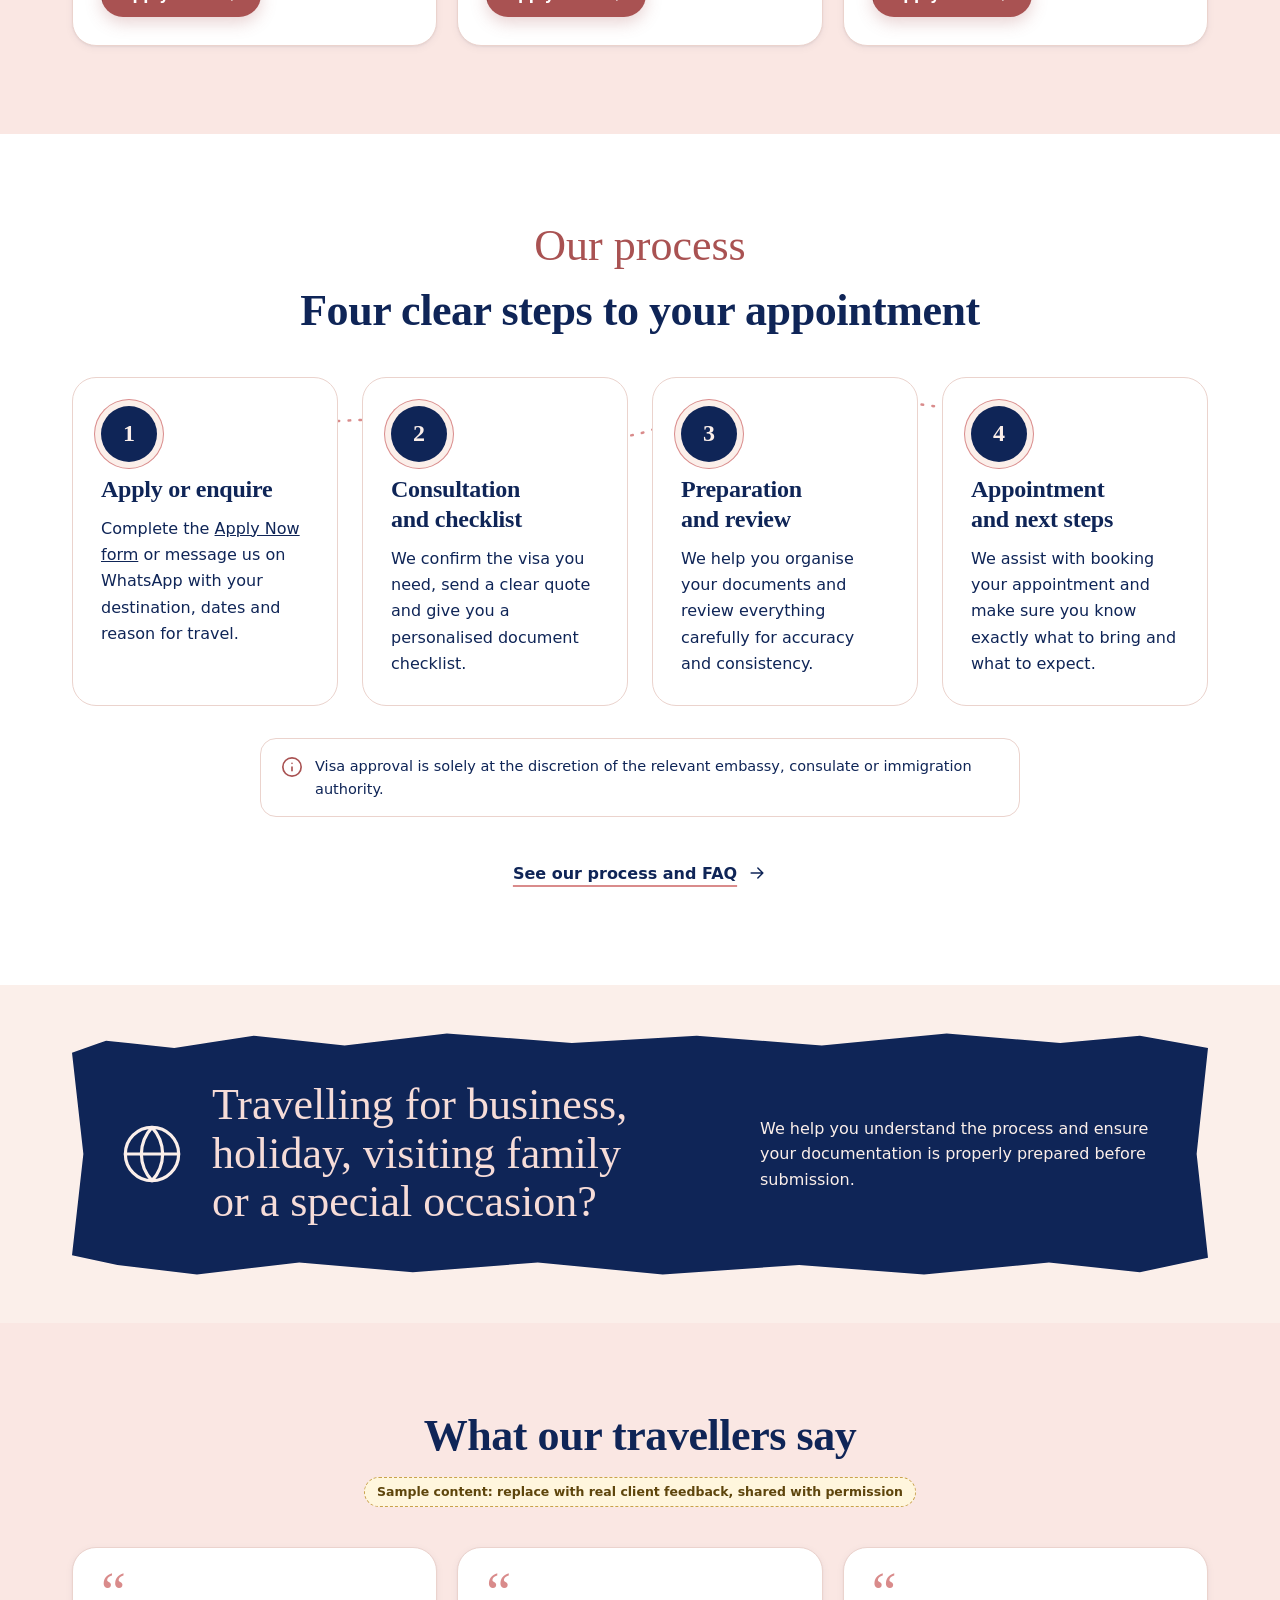
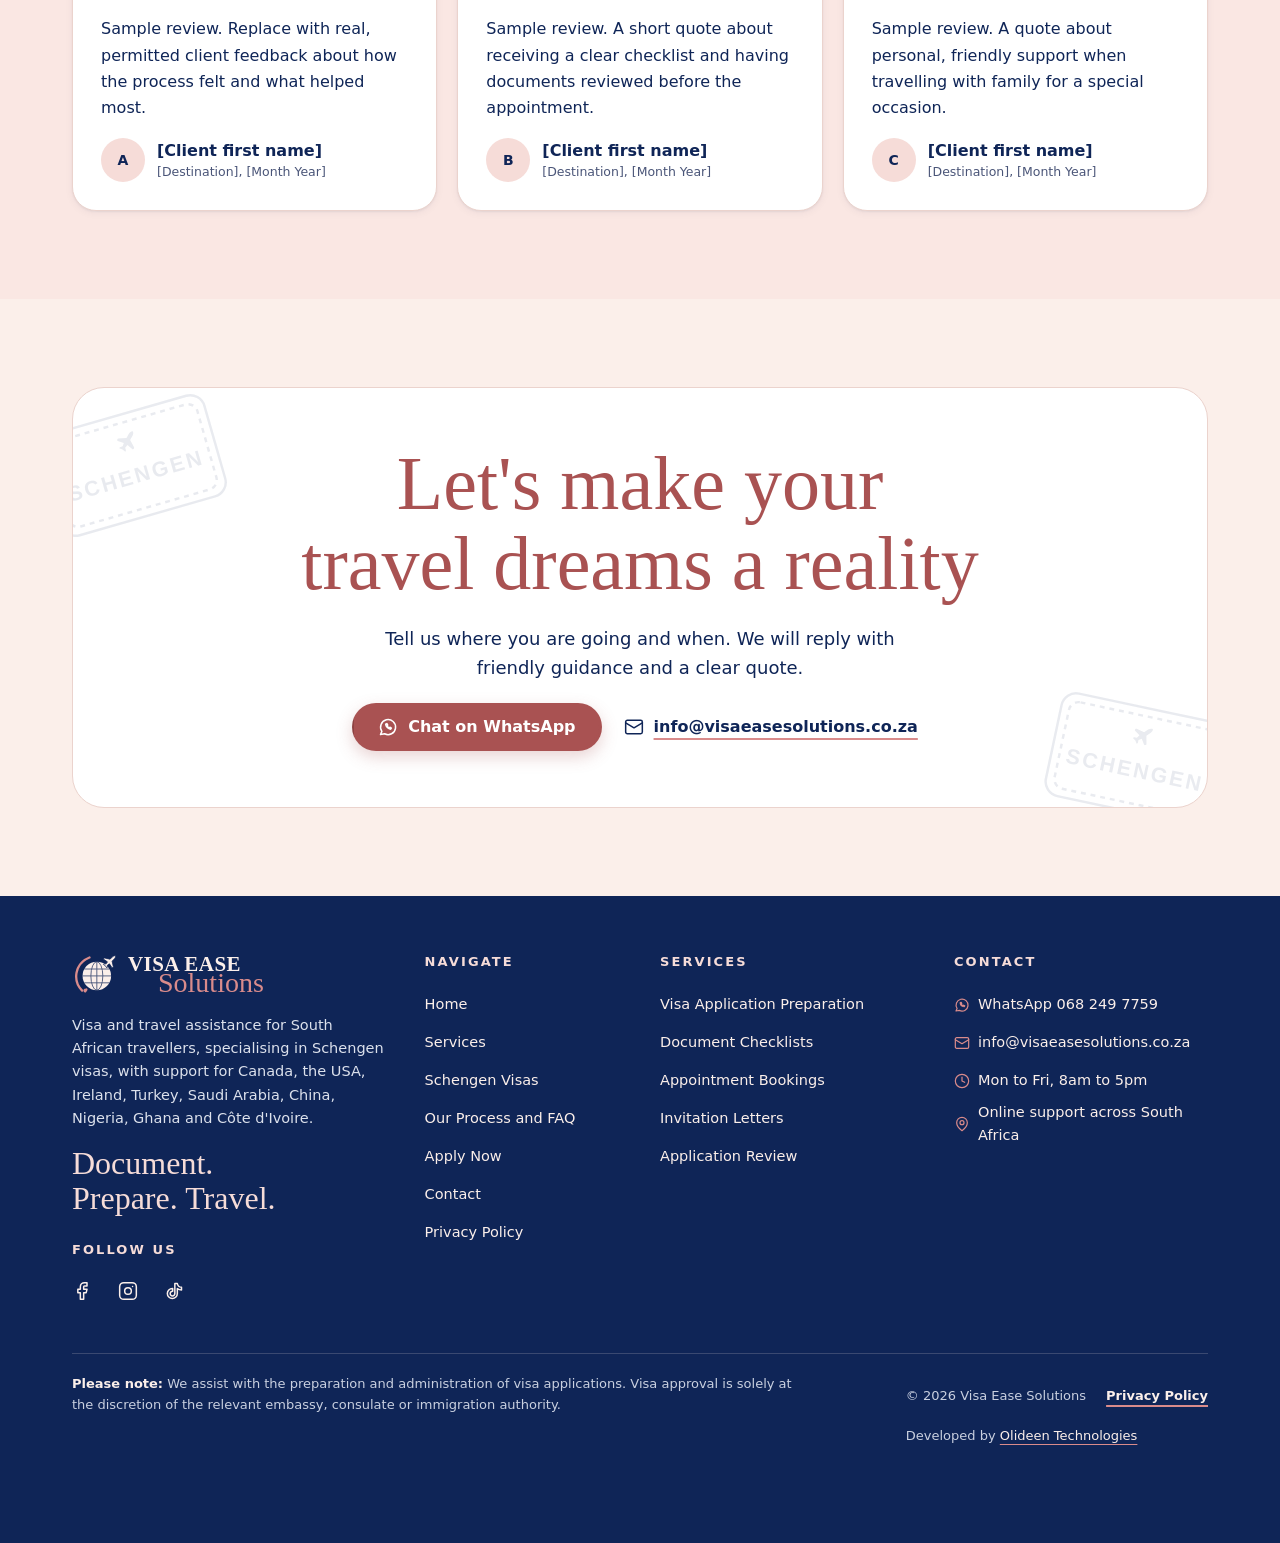
==== commit b3f5ac95: "Apply the client's answers and add the country photos Finalise the last FAQ placeholders: pricing is" ====
--- a/index.html
+++ b/index.html
@@ -38,16 +38,14 @@
   "name": "Visa Ease Solutions",
   "legalName": "Visa Ease Solutions (Pty) Ltd",
   "slogan": "Document. Prepare. Travel.",
-  "description": "Visa and travel assistance for South African travellers, specialising in Schengen visas.",
+  "description": "Visa and travel assistance for South African travellers, specialising in Schengen visas, with online support for clients in any province, city or town.",
   "url": "https://www.visaeasesolutions.co.za/",
   "logo": "https://www.visaeasesolutions.co.za/android-chrome-512x512.png",
   "image": "https://www.visaeasesolutions.co.za/assets/og-image.jpg",
   "telephone": "+27682497759",
-  "email": "quraishakhan229@gmail.com",
+  "email": "info@visaeasesolutions.co.za",
   "address": {
     "@type": "PostalAddress",
-    "addressLocality": "[City or town]",
-    "addressRegion": "[Province]",
     "addressCountry": "ZA"
   },
   "areaServed": {
@@ -144,7 +142,7 @@
 <a class="skip" href="#main">Skip to content</a>
 <div class="util">
   <div class="wrap">
-    <div class="util-links"><a href="https://wa.me/27682497759" aria-label="WhatsApp 068 249 7759"><svg class="i" aria-hidden="true" focusable="false"><use href="#i-chat"></use></svg><span><span class="util-lbl">WhatsApp </span>068 249 7759</span></a><a href="mailto:quraishakhan229@gmail.com" aria-label="Email quraishakhan229@gmail.com"><svg class="i" aria-hidden="true" focusable="false"><use href="#i-mail"></use></svg><span class="util-email">quraishakhan229@gmail.com</span><span class="util-email-short">Email</span></a></div>
+    <div class="util-links"><a href="https://wa.me/27682497759" aria-label="WhatsApp 068 249 7759"><svg class="i" aria-hidden="true" focusable="false"><use href="#i-chat"></use></svg><span><span class="util-lbl">WhatsApp </span>068 249 7759</span></a><a href="mailto:info@visaeasesolutions.co.za" aria-label="Email info@visaeasesolutions.co.za"><svg class="i" aria-hidden="true" focusable="false"><use href="#i-mail"></use></svg><span class="util-email">info@visaeasesolutions.co.za</span><span class="util-email-short">Email</span></a></div>
     <span class="util-note"><svg class="i" aria-hidden="true" focusable="false"><use href="#i-heart"></use></svg><span>Specialising in Schengen visas for South African travellers</span></span>
     <ul class="social util-social" aria-label="Social media"><li><a href="https://www.facebook.com/visaeasesolutions" target="_blank" rel="noopener" aria-label="Visa Ease Solutions on Facebook"><svg class="i" aria-hidden="true" focusable="false"><use href="#i-facebook"></use></svg></a></li><li><a href="https://www.instagram.com/visaeasesolutions" target="_blank" rel="noopener" aria-label="Visa Ease Solutions on Instagram"><svg class="i" aria-hidden="true" focusable="false"><use href="#i-instagram"></use></svg></a></li><li><a href="https://www.tiktok.com/@visaeasesolutions" target="_blank" rel="noopener" aria-label="Visa Ease Solutions on TikTok"><svg class="i" aria-hidden="true" focusable="false"><use href="#i-tiktok"></use></svg></a></li></ul>
   </div>
@@ -163,7 +161,7 @@
   <div class="stack gap-12">
     <a class="btn btn-primary btn-block" href="apply.html"><span>Apply Now</span><svg class="i" aria-hidden="true" focusable="false"><use href="#i-arrow"></use></svg></a>
     <a class="btn btn-secondary btn-block" href="https://wa.me/27682497759"><svg class="i" aria-hidden="true" focusable="false"><use href="#i-chat"></use></svg><span>Chat on WhatsApp</span></a>
-    <a class="btn btn-secondary btn-block" href="mailto:quraishakhan229@gmail.com"><svg class="i" aria-hidden="true" focusable="false"><use href="#i-mail"></use></svg><span>Email us</span></a>
+    <a class="btn btn-secondary btn-block" href="mailto:info@visaeasesolutions.co.za"><svg class="i" aria-hidden="true" focusable="false"><use href="#i-mail"></use></svg><span>Email us</span></a>
   </div>
   <p class="micro">We assist with the preparation and administration of visa applications. Visa approval is solely at the discretion of the relevant embassy, consulate or immigration authority.</p>
 </div>
@@ -192,7 +190,7 @@
 </section>
 
 <section class="section tight bg-white" aria-label="Why choose us">
-  <div class="wrap"><div class="grid c4"><div class="card pillar reveal d0"><span class="icirc"><svg class="i" aria-hidden="true" focusable="false"><use href="#i-shield"></use></svg></span><p class="h4">Professional</p><p class="small">Reliable and detail orientated</p></div><div class="card pillar reveal d1"><span class="icirc"><svg class="i" aria-hidden="true" focusable="false"><use href="#i-clock"></use></svg></span><p class="h4">Convenient</p><p class="small">Save time and avoid hassles</p></div><div class="card pillar reveal d2"><span class="icirc"><svg class="i" aria-hidden="true" focusable="false"><use href="#i-user"></use></svg></span><p class="h4">Personalised</p><p class="small">Tailored support for your needs</p></div><div class="card pillar reveal d3"><span class="icirc"><svg class="i" aria-hidden="true" focusable="false"><use href="#i-handshake"></use></svg></span><p class="h4">Trusted</p><p class="small">Your documents are in safe hands</p></div></div></div>
+  <div class="wrap"><div class="grid c4"><div class="card pillar reveal d0"><span class="icirc"><svg class="i" aria-hidden="true" focusable="false"><use href="#i-shield"></use></svg></span><p class="h4">Professional</p><p class="small">Reliable and detail orientated</p></div><div class="card pillar reveal d1"><span class="icirc"><svg class="i" aria-hidden="true" focusable="false"><use href="#i-clock"></use></svg></span><p class="h4">Convenient</p><p class="small">Online support, wherever you are</p></div><div class="card pillar reveal d2"><span class="icirc"><svg class="i" aria-hidden="true" focusable="false"><use href="#i-user"></use></svg></span><p class="h4">Personalised</p><p class="small">Tailored support for your needs</p></div><div class="card pillar reveal d3"><span class="icirc"><svg class="i" aria-hidden="true" focusable="false"><use href="#i-handshake"></use></svg></span><p class="h4">Trusted</p><p class="small">Your documents are in safe hands</p></div></div></div>
 </section>
 
 <section class="section bg-blush" aria-labelledby="svc-h">
@@ -206,7 +204,7 @@
 <section class="section bg-white" aria-labelledby="ctry-h">
   <div class="wrap">
     <div class="sec-head center"><h2 id="ctry-h" class="h2 center">Countries we assist with</h2><p class="lead center">Schengen visas are our speciality, and we also help South African travellers prepare applications for these destinations.</p></div>
-    <div class="grid dests"><article class="card dest reveal d0"><img class="photo" src="assets/images/eiffel-tower.jpg" alt="The Eiffel Tower in Paris on a bright, clear morning" width="800" height="600" loading="lazy"><h3 class="nm">Schengen area (Europe)</h3><p class="lm">Our speciality. Visa preparation and document support for Schengen applications.</p><a class="btn btn-ghost btn-sm" href="schengen-visas.html" aria-label="Find out more: Schengen area (Europe)">Find out more<svg class="i" aria-hidden="true" focusable="false"><use href="#i-arrow"></use></svg></a></article><article class="card dest reveal d1"><!-- Swap for: <img class="photo" src="assets/images/canada.jpg" alt="A Canadian city skyline beside a lake with mountains behind" width="800" height="600" loading="lazy"> --><div class="ph sky" role="img" aria-label="Licensed photo placeholder: A Canadian city skyline beside a lake with mountains behind"><span class="ph-tag" aria-hidden="true">Licensed photo</span><svg class="i land" aria-hidden="true" focusable="false"><use href="#i-globe"></use></svg></div><h3 class="nm">Canada</h3><p class="lm">Visa preparation and document support for applications to Canada.</p><a class="btn btn-ghost btn-sm" href="apply.html?country=canada" aria-label="Apply Now: Canada">Apply Now<svg class="i" aria-hidden="true" focusable="false"><use href="#i-arrow"></use></svg></a></article><article class="card dest reveal d2"><!-- Swap for: <img class="photo" src="assets/images/turkey.jpg" alt="Hot air balloons over the rock valleys of Cappadocia in Turkey at sunrise" width="800" height="600" loading="lazy"> --><div class="ph sand" role="img" aria-label="Licensed photo placeholder: Hot air balloons over the rock valleys of Cappadocia in Turkey at sunrise"><span class="ph-tag" aria-hidden="true">Licensed photo</span><svg class="i land" aria-hidden="true" focusable="false"><use href="#i-globe"></use></svg></div><h3 class="nm">Turkey</h3><p class="lm">Visa preparation and document support for applications to Turkey.</p><a class="btn btn-ghost btn-sm" href="apply.html?country=turkey" aria-label="Apply Now: Turkey">Apply Now<svg class="i" aria-hidden="true" focusable="false"><use href="#i-arrow"></use></svg></a></article><article class="card dest reveal d3"><!-- Swap for: <img class="photo" src="assets/images/saudi-arabia.jpg" alt="The modern skyline of Riyadh in Saudi Arabia at dusk" width="800" height="600" loading="lazy"> --><div class="ph sand" role="img" aria-label="Licensed photo placeholder: The modern skyline of Riyadh in Saudi Arabia at dusk"><span class="ph-tag" aria-hidden="true">Licensed photo</span><svg class="i land" aria-hidden="true" focusable="false"><use href="#i-globe"></use></svg></div><h3 class="nm">Saudi Arabia</h3><p class="lm">Visa preparation and document support for applications to Saudi Arabia.</p><a class="btn btn-ghost btn-sm" href="apply.html?country=saudi-arabia" aria-label="Apply Now: Saudi Arabia">Apply Now<svg class="i" aria-hidden="true" focusable="false"><use href="#i-arrow"></use></svg></a></article><article class="card dest reveal d0"><!-- Swap for: <img class="photo" src="assets/images/usa.jpg" alt="The New York City skyline across the water on a clear day" width="800" height="600" loading="lazy"> --><div class="ph sky" role="img" aria-label="Licensed photo placeholder: The New York City skyline across the water on a clear day"><span class="ph-tag" aria-hidden="true">Licensed photo</span><svg class="i land" aria-hidden="true" focusable="false"><use href="#i-globe"></use></svg></div><h3 class="nm">USA</h3><p class="lm">Visa preparation and document support for applications to the USA.</p><a class="btn btn-ghost btn-sm" href="apply.html?country=usa" aria-label="Apply Now: USA">Apply Now<svg class="i" aria-hidden="true" focusable="false"><use href="#i-arrow"></use></svg></a></article><article class="card dest reveal d1"><!-- Swap for: <img class="photo" src="assets/images/african-countries.jpg" alt="Acacia trees on an open African savanna at golden hour" width="800" height="600" loading="lazy"> --><div class="ph sand" role="img" aria-label="Licensed photo placeholder: Acacia trees on an open African savanna at golden hour"><span class="ph-tag" aria-hidden="true">Licensed photo</span><svg class="i land" aria-hidden="true" focusable="false"><use href="#i-globe"></use></svg></div><h3 class="nm">African countries</h3><p class="lm">Visa preparation and document support for Nigeria, Ghana and Côte d'Ivoire (Ivory Coast).</p><a class="btn btn-ghost btn-sm" href="apply.html" aria-label="Apply Now: African countries">Apply Now<svg class="i" aria-hidden="true" focusable="false"><use href="#i-arrow"></use></svg></a></article><article class="card dest reveal d2"><!-- Swap for: <img class="photo" src="assets/images/ireland.jpg" alt="Green cliffs above the Atlantic Ocean on the west coast of Ireland" width="800" height="600" loading="lazy"> --><div class="ph sea" role="img" aria-label="Licensed photo placeholder: Green cliffs above the Atlantic Ocean on the west coast of Ireland"><span class="ph-tag" aria-hidden="true">Licensed photo</span><svg class="i land" aria-hidden="true" focusable="false"><use href="#i-globe"></use></svg></div><h3 class="nm">Ireland</h3><p class="lm">Visa preparation and document support for applications to Ireland.</p><a class="btn btn-ghost btn-sm" href="apply.html?country=ireland" aria-label="Apply Now: Ireland">Apply Now<svg class="i" aria-hidden="true" focusable="false"><use href="#i-arrow"></use></svg></a></article><article class="card dest reveal d3"><!-- Swap for: <img class="photo" src="assets/images/china.jpg" alt="The Great Wall of China winding over green hills" width="800" height="600" loading="lazy"> --><div class="ph sea" role="img" aria-label="Licensed photo placeholder: The Great Wall of China winding over green hills"><span class="ph-tag" aria-hidden="true">Licensed photo</span><svg class="i land" aria-hidden="true" focusable="false"><use href="#i-globe"></use></svg></div><h3 class="nm">China</h3><p class="lm">Visa preparation and document support for applications to China.</p><a class="btn btn-ghost btn-sm" href="apply.html?country=china" aria-label="Apply Now: China">Apply Now<svg class="i" aria-hidden="true" focusable="false"><use href="#i-arrow"></use></svg></a></article></div>
+    <div class="grid dests"><article class="card dest reveal d0"><img class="photo" src="assets/images/eiffel-tower.jpg" alt="The Eiffel Tower in Paris on a bright, clear morning" width="800" height="600" loading="lazy"><h3 class="nm">Schengen area (Europe)</h3><p class="lm">Our speciality. Visa preparation and document support for Schengen applications.</p><a class="btn btn-ghost btn-sm" href="schengen-visas.html" aria-label="Find out more: Schengen area (Europe)">Find out more<svg class="i" aria-hidden="true" focusable="false"><use href="#i-arrow"></use></svg></a></article><article class="card dest reveal d1"><img class="photo" src="assets/images/canada.jpg" alt="The Vancouver skyline and marina in Canada, with snow-capped mountains behind" width="800" height="600" loading="lazy"><h3 class="nm">Canada</h3><p class="lm">Visa preparation and document support for applications to Canada.</p><a class="btn btn-ghost btn-sm" href="apply.html?country=canada" aria-label="Apply Now: Canada">Apply Now<svg class="i" aria-hidden="true" focusable="false"><use href="#i-arrow"></use></svg></a></article><article class="card dest reveal d2"><img class="photo" src="assets/images/turkey.jpg" alt="Hot air balloons drifting over rocky valleys in Turkey at dawn" width="800" height="600" loading="lazy"><h3 class="nm">Turkey</h3><p class="lm">Visa preparation and document support for applications to Turkey.</p><a class="btn btn-ghost btn-sm" href="apply.html?country=turkey" aria-label="Apply Now: Turkey">Apply Now<svg class="i" aria-hidden="true" focusable="false"><use href="#i-arrow"></use></svg></a></article><article class="card dest reveal d3"><img class="photo" src="assets/images/saudi-arabia.jpg" alt="The Riyadh skyline in Saudi Arabia at night" width="800" height="600" loading="lazy"><h3 class="nm">Saudi Arabia</h3><p class="lm">Visa preparation and document support for applications to Saudi Arabia.</p><a class="btn btn-ghost btn-sm" href="apply.html?country=saudi-arabia" aria-label="Apply Now: Saudi Arabia">Apply Now<svg class="i" aria-hidden="true" focusable="false"><use href="#i-arrow"></use></svg></a></article><article class="card dest reveal d0"><img class="photo" src="assets/images/usa.jpg" alt="The New York City skyline across the Hudson River on a clear day" width="800" height="600" loading="lazy"><h3 class="nm">USA</h3><p class="lm">Visa preparation and document support for applications to the USA.</p><a class="btn btn-ghost btn-sm" href="apply.html?country=usa" aria-label="Apply Now: USA">Apply Now<svg class="i" aria-hidden="true" focusable="false"><use href="#i-arrow"></use></svg></a></article><article class="card dest reveal d1"><img class="photo" src="assets/images/african-countries.jpg" alt="The Lagos skyline in Nigeria, with a boat crossing the lagoon" width="800" height="600" loading="lazy"><h3 class="nm">African countries</h3><p class="lm">Visa preparation and document support for Nigeria, Ghana and Côte d'Ivoire (Ivory Coast).</p><a class="btn btn-ghost btn-sm" href="apply.html" aria-label="Apply Now: African countries">Apply Now<svg class="i" aria-hidden="true" focusable="false"><use href="#i-arrow"></use></svg></a></article><article class="card dest reveal d2"><img class="photo" src="assets/images/ireland.jpg" alt="The Cliffs of Moher above the Atlantic Ocean in Ireland" width="800" height="600" loading="lazy"><h3 class="nm">Ireland</h3><p class="lm">Visa preparation and document support for applications to Ireland.</p><a class="btn btn-ghost btn-sm" href="apply.html?country=ireland" aria-label="Apply Now: Ireland">Apply Now<svg class="i" aria-hidden="true" focusable="false"><use href="#i-arrow"></use></svg></a></article><article class="card dest reveal d3"><img class="photo" src="assets/images/china.jpg" alt="The Great Wall of China winding through lush green hills" width="800" height="600" loading="lazy"><h3 class="nm">China</h3><p class="lm">Visa preparation and document support for applications to China.</p><a class="btn btn-ghost btn-sm" href="apply.html?country=china" aria-label="Apply Now: China">Apply Now<svg class="i" aria-hidden="true" focusable="false"><use href="#i-arrow"></use></svg></a></article></div>
     <div class="mt-32"><p class="small center">Requirements differ by country and can change. We confirm your personal checklist before you start gathering documents.</p></div>
   </div>
 </section>
@@ -264,7 +262,7 @@
       <svg class="stamp l" aria-hidden="true" focusable="false"><use href="#stamp"></use></svg><svg class="stamp r" aria-hidden="true" focusable="false"><use href="#stamp"></use></svg>
       <h2 id="cta-h" class="script lg">Let's make your travel dreams a reality</h2>
       <p class="lead">Tell us where you are going and when. We will reply with friendly guidance and a clear quote.</p>
-      <div class="ctas"><a class="btn btn-primary" href="https://wa.me/27682497759"><svg class="i" aria-hidden="true" focusable="false"><use href="#i-chat"></use></svg><span>Chat on WhatsApp</span></a><a class="btn btn-ghost" href="mailto:quraishakhan229@gmail.com"><svg class="i" aria-hidden="true" focusable="false"><use href="#i-mail"></use></svg><span>quraishakhan229@gmail.com</span></a></div>
+      <div class="ctas"><a class="btn btn-primary" href="https://wa.me/27682497759"><svg class="i" aria-hidden="true" focusable="false"><use href="#i-chat"></use></svg><span>Chat on WhatsApp</span></a><a class="btn btn-ghost" href="mailto:info@visaeasesolutions.co.za"><svg class="i" aria-hidden="true" focusable="false"><use href="#i-mail"></use></svg><span>info@visaeasesolutions.co.za</span></a></div>
     </div>
   </div>
 </section>
@@ -284,9 +282,9 @@
       <div><h2>Services</h2><ul><li><a href="services.html">Visa Application Preparation</a></li><li><a href="services.html">Document Checklists</a></li><li><a href="services.html">Appointment Bookings</a></li><li><a href="services.html">Invitation Letters</a></li><li><a href="services.html">Application Review</a></li></ul></div>
       <div><h2>Contact</h2><ul>
         <li><a href="https://wa.me/27682497759"><svg class="i" aria-hidden="true" focusable="false"><use href="#i-chat"></use></svg>WhatsApp 068 249 7759</a></li>
-        <li><a href="mailto:quraishakhan229@gmail.com"><svg class="i" aria-hidden="true" focusable="false"><use href="#i-mail"></use></svg>quraishakhan229@gmail.com</a></li>
+        <li><a href="mailto:info@visaeasesolutions.co.za"><svg class="i" aria-hidden="true" focusable="false"><use href="#i-mail"></use></svg>info@visaeasesolutions.co.za</a></li>
         <li><span><svg class="i" aria-hidden="true" focusable="false"><use href="#i-clock"></use></svg>Mon to Fri, 8am to 5pm</span></li>
-        <li><span><svg class="i" aria-hidden="true" focusable="false"><use href="#i-pin"></use></svg>All provinces in South Africa</span></li>
+        <li><span><svg class="i" aria-hidden="true" focusable="false"><use href="#i-pin"></use></svg>Online support across South Africa</span></li>
       </ul></div>
     </div>
     <div class="foot-legal">
--- a/style.css
+++ b/style.css
@@ -41,9 +41,6 @@
   --error-line: #E7B4AF;
   --wa: #128C7E;               /* WhatsApp teal green: white icon 4.1:1 (#25D366 is only 2:1) */
   --wa-deep: #075E54;          /* hover and focus: white icon 7.7:1 */
-  --photo-sky: #E6ECF5;        /* photo placeholder tints */
-  --photo-sand: #F4E4CF;
-  --photo-sea: #DCE9EC;
   --veil-cream: rgba(251, 239, 234, .92);       /* hero photo overlay behind text: navy text stays above 10:1 */
   --veil-cream-soft: rgba(251, 239, 234, .35);
   --veil-navy: rgba(15, 37, 87, .8);            /* apply header overlay: cream text stays above 7:1 */
@@ -246,14 +243,8 @@
 .postmark { position: absolute; left: 6%; bottom: 8%; width: 30%; z-index: 5; color: var(--navy); transform: rotate(-10deg); }
 .postmark svg { width: 100%; height: auto; }
 
-/* ---------- 9. Photos and placeholders (swap a .ph for <img class="photo" loading="lazy">) ---------- */
+/* ---------- 9. Photos ---------- */
 .photo { width: 100%; height: auto; aspect-ratio: 4 / 3; object-fit: cover; border-radius: var(--r-md); }
-.ph { position: relative; width: 100%; aspect-ratio: 4 / 3; border-radius: var(--r-md); overflow: hidden; background: var(--blush); display: flex; align-items: center; justify-content: center; color: var(--navy); }
-.ph.sky { background: var(--photo-sky); }
-.ph.sand { background: var(--photo-sand); }
-.ph.sea { background: var(--photo-sea); }
-.ph .land { width: 34%; height: 34%; opacity: .45; stroke-width: 1.2; }
-.ph-tag { position: absolute; left: 8px; top: 8px; font-size: 10px; font-weight: 600; letter-spacing: .08em; text-transform: uppercase; background: rgba(255, 255, 255, .9); padding: 3px 8px; border-radius: var(--r-pill); }
 
 /* ---------- 10. Cards ---------- */
 .card {
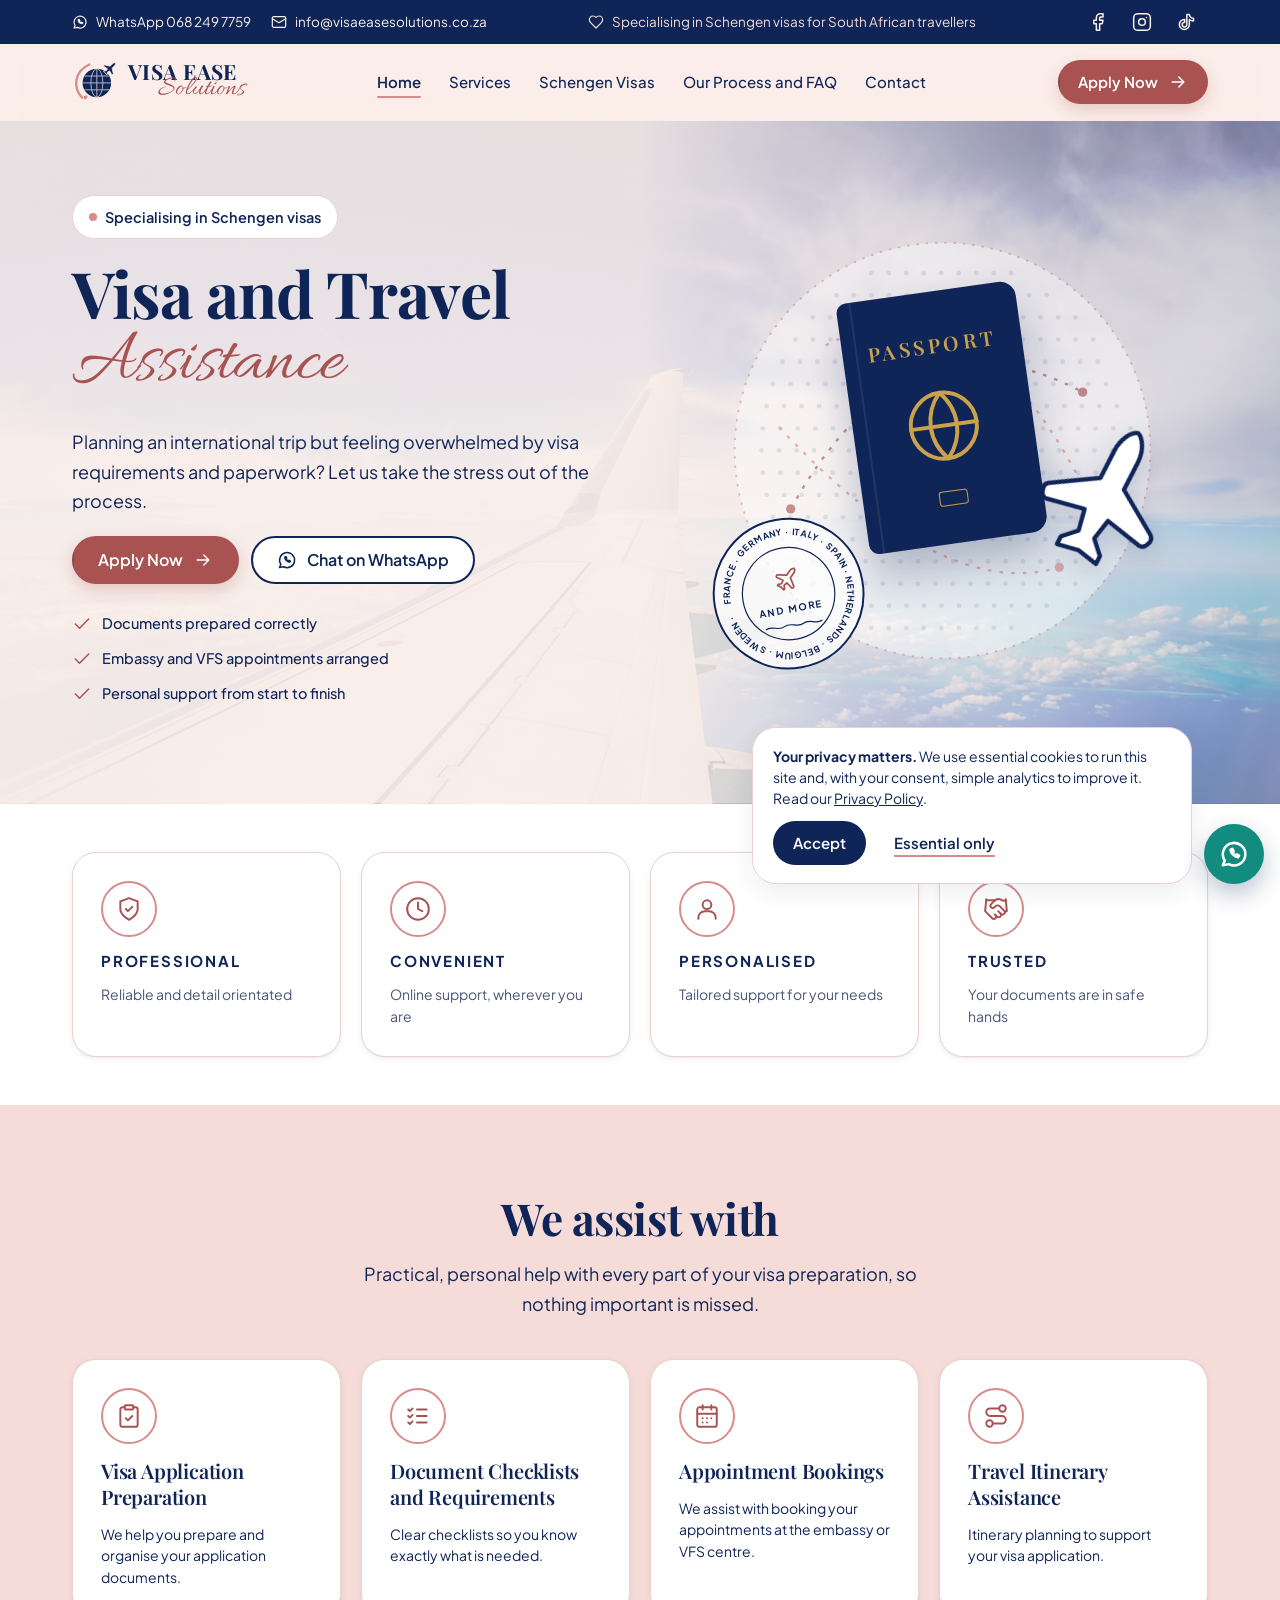
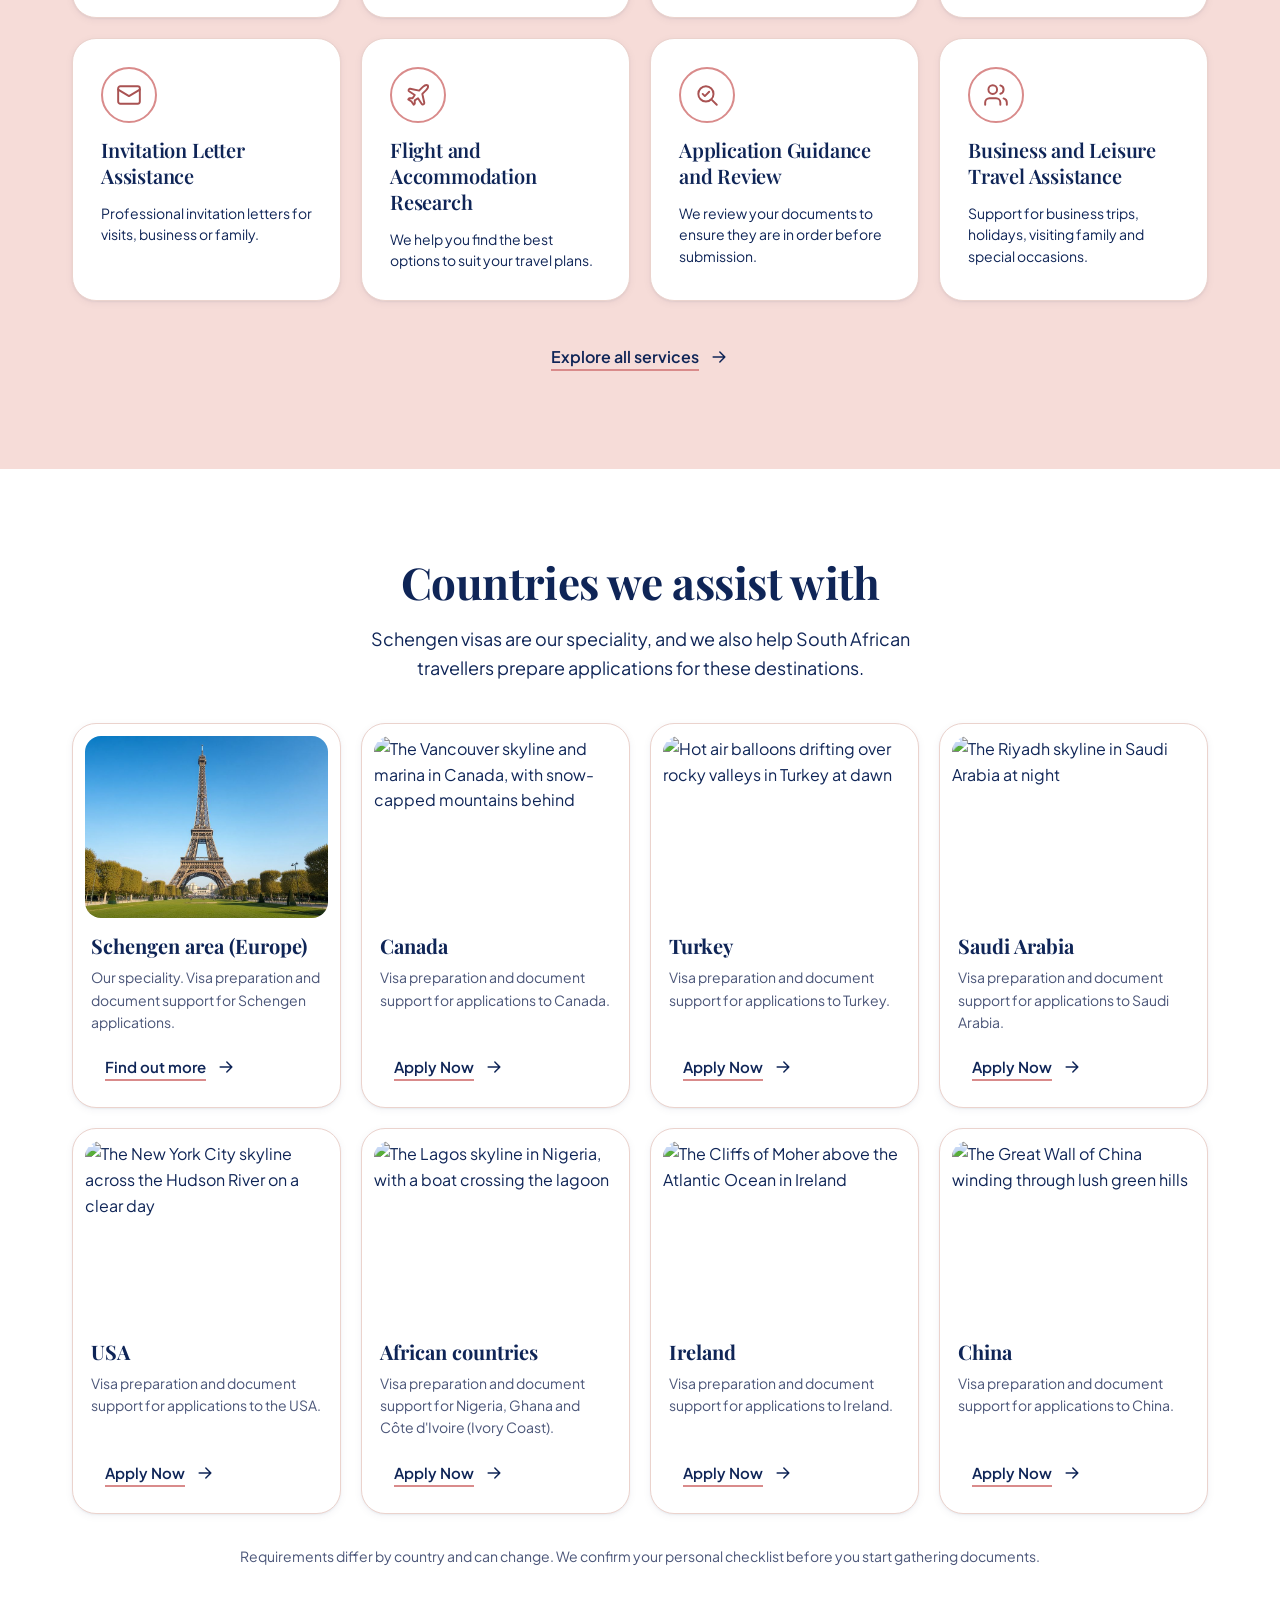
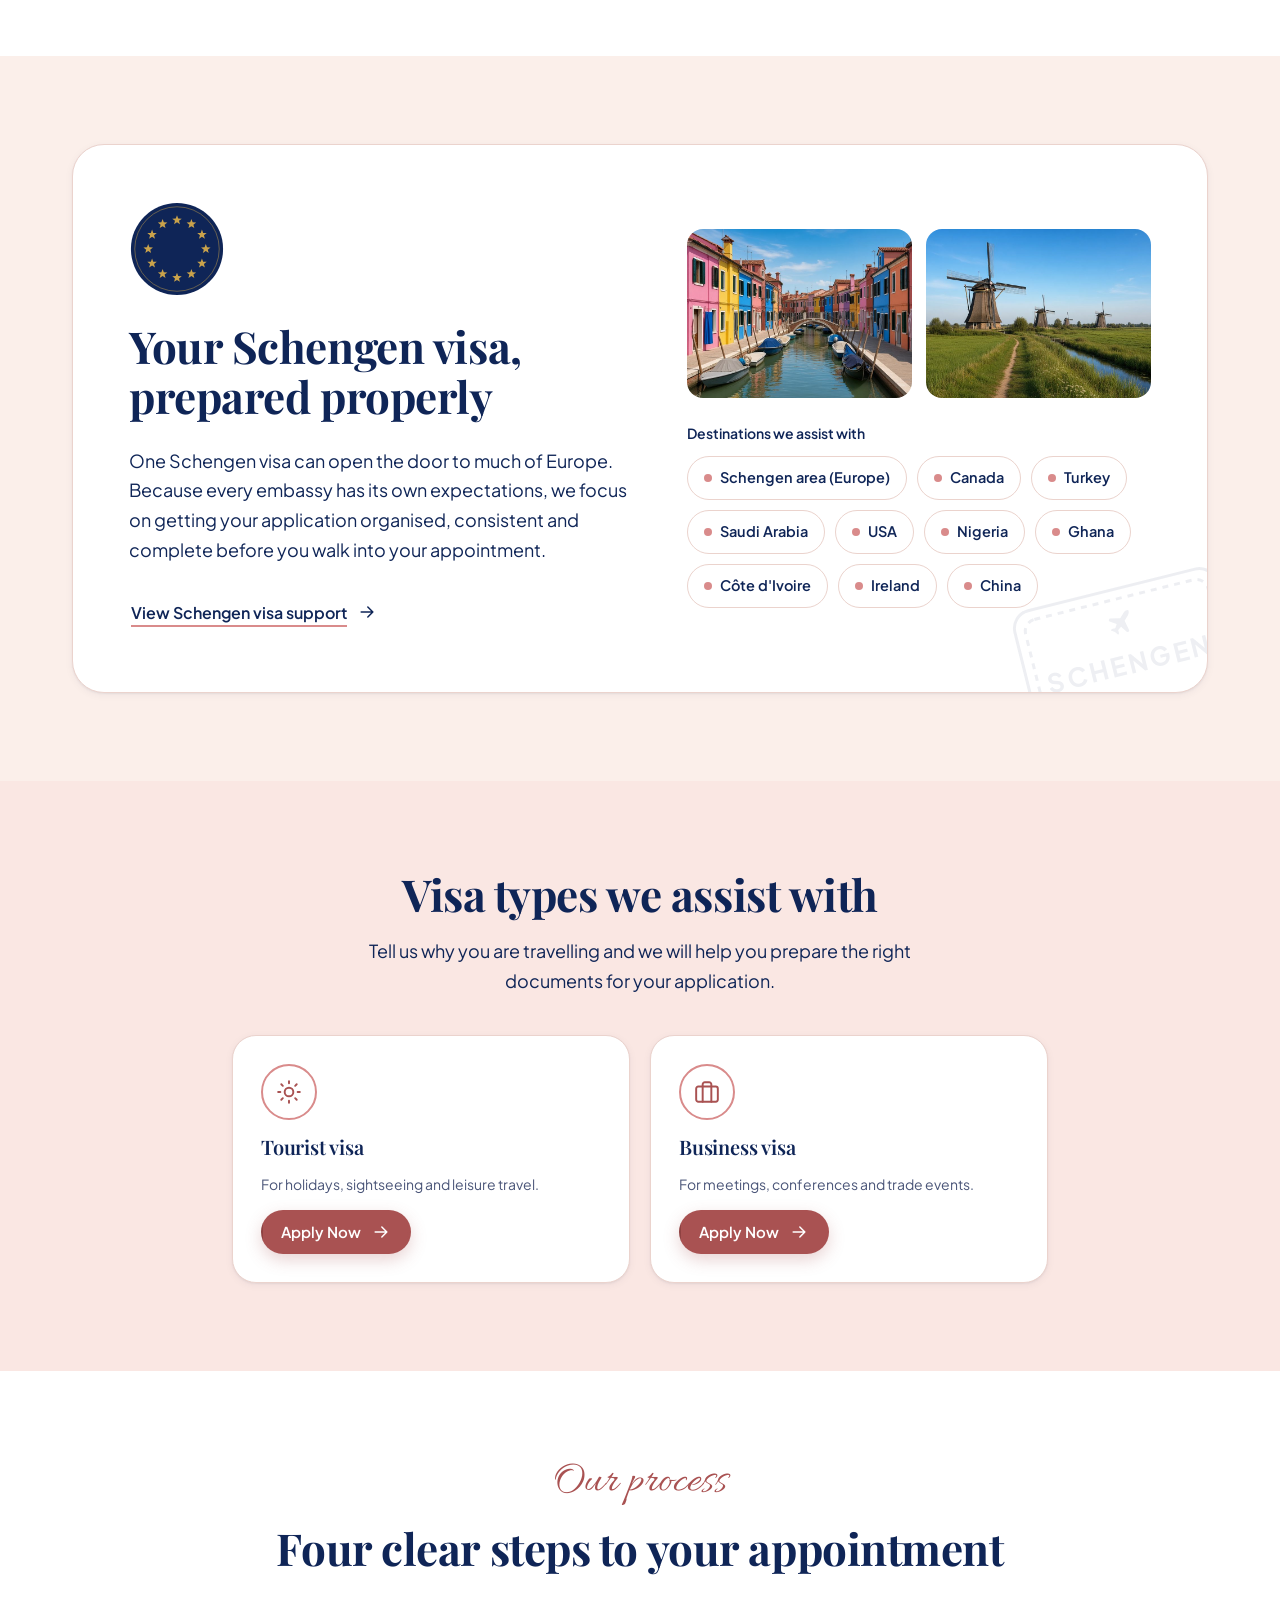
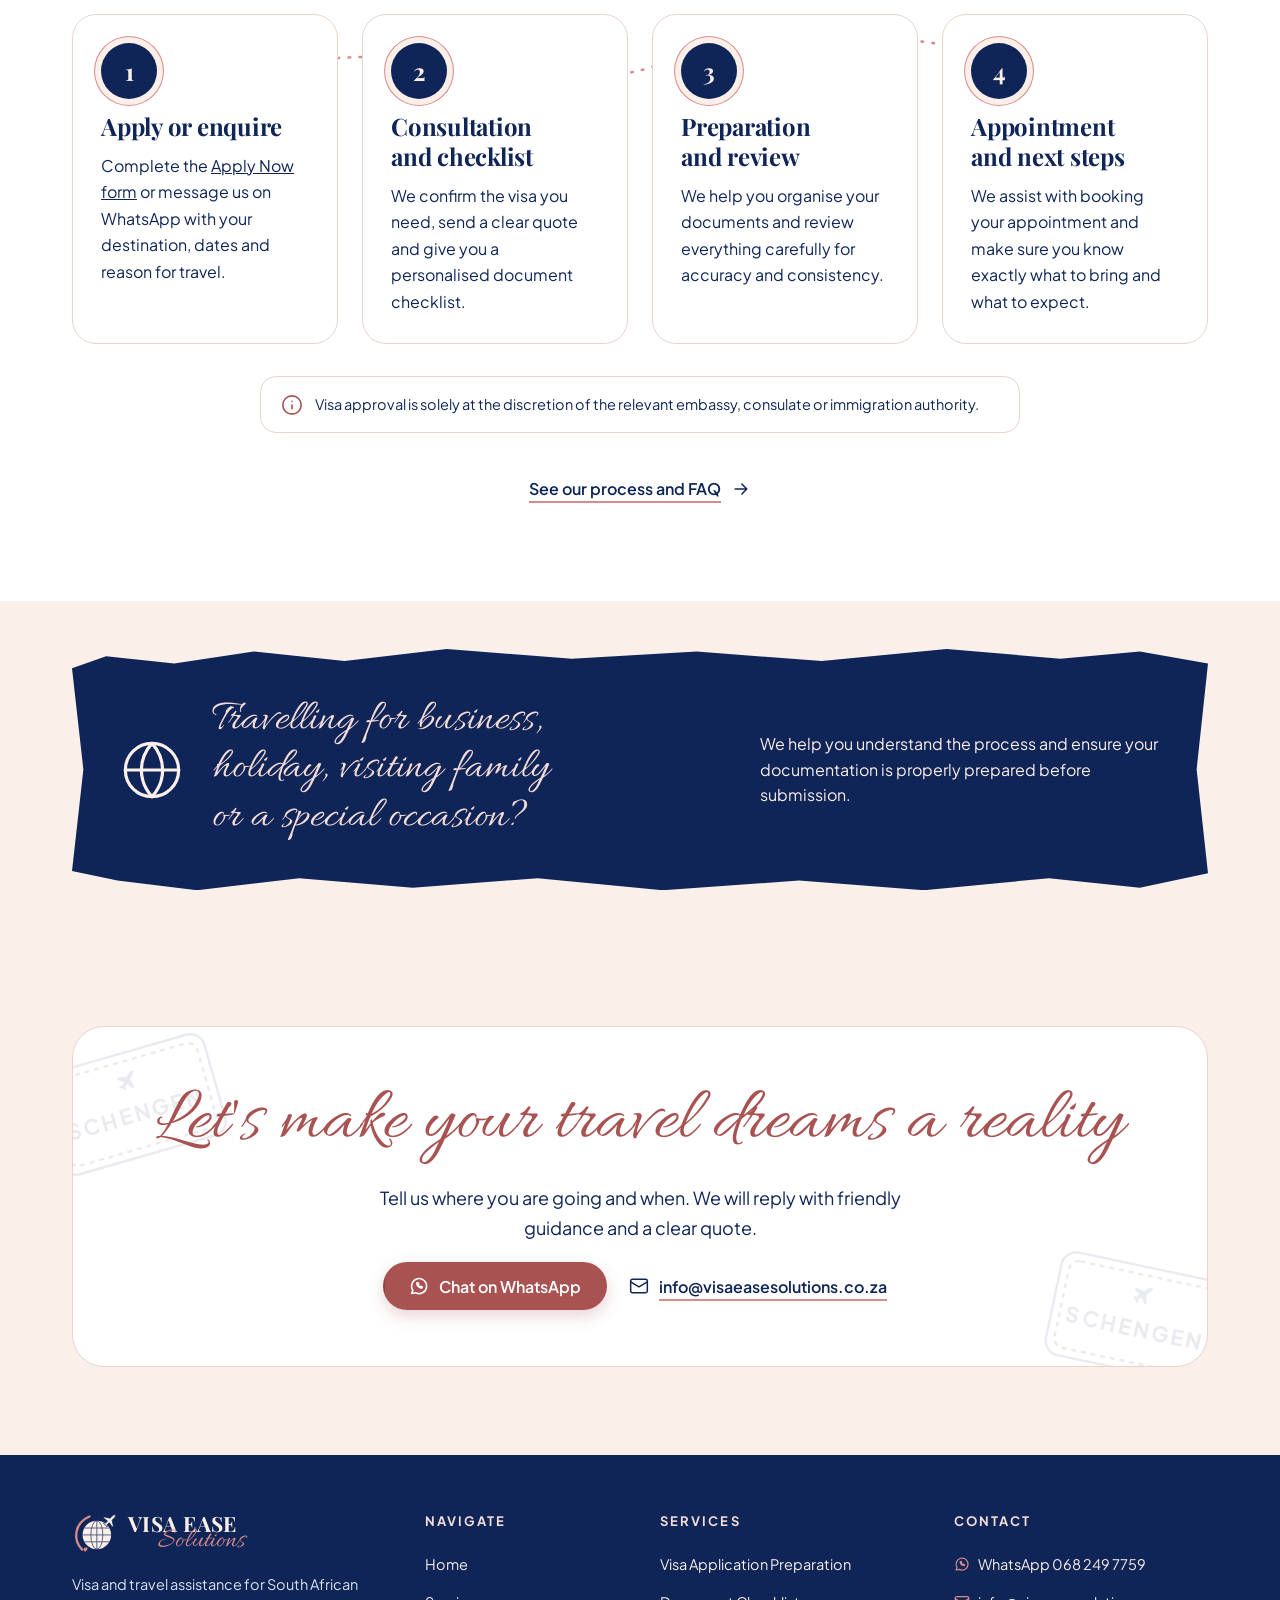
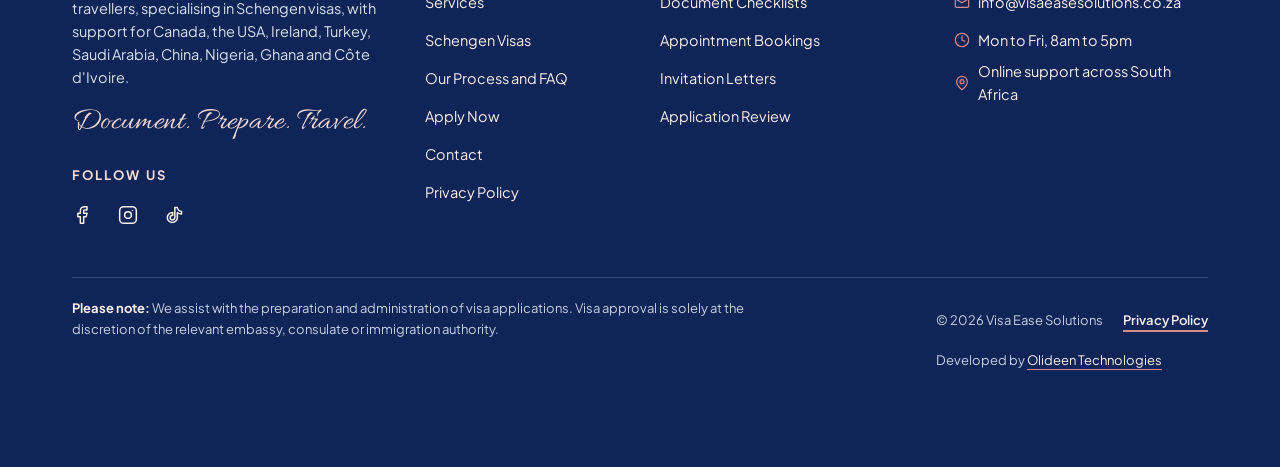
==== commit 0a980ae2: "Tidy content for launch and add the brand fonts Offer tourist and business visas only: keep those tw" ====
--- a/index.html
+++ b/index.html
@@ -124,8 +124,6 @@
 <symbol id="i-facebook" viewBox="0 0 24 24"><path d="M18 2h-3a5 5 0 0 0-5 5v3H7v4h3v8h4v-8h3l1-4h-4V7a1 1 0 0 1 1-1h3z"/></symbol>
 <symbol id="i-instagram" viewBox="0 0 24 24"><rect x="2" y="2" width="20" height="20" rx="5"/><circle cx="12" cy="12" r="4"/><path d="M17.5 6.5h.01"/></symbol>
 <symbol id="i-tiktok" viewBox="0 0 24 24"><path d="M16 3c.4 2.6 2.2 4.4 5 4.6v3.2c-1.9 0-3.6-.6-5-1.6V15a6 6 0 1 1-6-6h.4v3.3A2.8 2.8 0 1 0 13 15V3z"/></symbol>
-<symbol id="i-cap" viewBox="0 0 24 24"><path d="M22 10 12 5 2 10l10 5 10-5z"/><path d="M6 12v5c3 3 9 3 12 0v-5"/><path d="M22 10v6"/></symbol>
-<symbol id="i-building" viewBox="0 0 24 24"><rect x="4" y="2" width="16" height="20" rx="2"/><path d="M9 22v-4h6v4M8 6h.01M12 6h.01M16 6h.01M8 10h.01M12 10h.01M16 10h.01M8 14h.01M12 14h.01M16 14h.01"/></symbol>
 <symbol id="i-coins" viewBox="0 0 24 24"><circle cx="8" cy="8" r="6"/><path d="M18.09 10.37A6 6 0 1 1 10.34 18M7 6h1v4M16.71 13.88l.7.71-2.82 2.82"/></symbol>
 <symbol id="i-passport" viewBox="0 0 24 24"><rect x="5" y="2" width="14" height="20" rx="2"/><circle cx="12" cy="10" r="3.5"/><path d="M9 17h6"/></symbol>
 <symbol id="i-calcheck" viewBox="0 0 24 24"><rect x="3" y="4" width="18" height="18" rx="2"/><path d="M16 2v4M8 2v4M3 10h18"/><path d="m9 16 2 2 4-4"/></symbol>
@@ -228,9 +226,9 @@
 </section>
 
 <section class="section bg-blush-soft" aria-labelledby="vt-h">
-  <div class="wrap">
+  <div class="wrap narrow">
     <div class="sec-head center"><h2 id="vt-h" class="h2 center">Visa types we assist with</h2><p class="lead center">Tell us why you are travelling and we will help you prepare the right documents for your application.</p></div>
-    <div class="grid c3"><div class="card vtype reveal d0"><span class="icirc"><svg class="i" aria-hidden="true" focusable="false"><use href="#i-sun"></use></svg></span><h3 class="h4">Tourist visa</h3><p class="small">For holidays, sightseeing and leisure travel.</p><a class="btn btn-primary btn-sm" href="apply.html?visa=tourist" aria-label="Apply Now: Tourist visa">Apply Now<svg class="i" aria-hidden="true" focusable="false"><use href="#i-arrow"></use></svg></a></div><div class="card vtype reveal d1"><span class="icirc"><svg class="i" aria-hidden="true" focusable="false"><use href="#i-briefcase"></use></svg></span><h3 class="h4">Business visa</h3><p class="small">For meetings, conferences and trade events.</p><a class="btn btn-primary btn-sm" href="apply.html?visa=business" aria-label="Apply Now: Business visa">Apply Now<svg class="i" aria-hidden="true" focusable="false"><use href="#i-arrow"></use></svg></a></div><div class="card vtype reveal d2"><span class="icirc"><svg class="i" aria-hidden="true" focusable="false"><use href="#i-users"></use></svg></span><h3 class="h4">Visiting family or friends</h3><p class="small">For spending time with loved ones or attending a special occasion.</p><a class="btn btn-primary btn-sm" href="apply.html?visa=family" aria-label="Apply Now: Visiting family or friends">Apply Now<svg class="i" aria-hidden="true" focusable="false"><use href="#i-arrow"></use></svg></a></div><div class="card vtype reveal d0"><span class="icirc"><svg class="i" aria-hidden="true" focusable="false"><use href="#i-cap"></use></svg></span><h3 class="h4">Student visa</h3><p class="small">For studying abroad, from short courses to full programmes.</p><a class="btn btn-primary btn-sm" href="apply.html?visa=student" aria-label="Apply Now: Student visa">Apply Now<svg class="i" aria-hidden="true" focusable="false"><use href="#i-arrow"></use></svg></a></div><div class="card vtype reveal d1"><span class="icirc"><svg class="i" aria-hidden="true" focusable="false"><use href="#i-building"></use></svg></span><h3 class="h4">Work visa</h3><p class="small">For taking up employment abroad.</p><a class="btn btn-primary btn-sm" href="apply.html?visa=work" aria-label="Apply Now: Work visa">Apply Now<svg class="i" aria-hidden="true" focusable="false"><use href="#i-arrow"></use></svg></a></div><div class="card vtype reveal d2"><span class="icirc"><svg class="i" aria-hidden="true" focusable="false"><use href="#i-route"></use></svg></span><h3 class="h4">Transit visa</h3><p class="small">For passing through another country on the way to your destination.</p><a class="btn btn-primary btn-sm" href="apply.html?visa=transit" aria-label="Apply Now: Transit visa">Apply Now<svg class="i" aria-hidden="true" focusable="false"><use href="#i-arrow"></use></svg></a></div></div>
+    <div class="grid c2"><div class="card vtype reveal d0"><span class="icirc"><svg class="i" aria-hidden="true" focusable="false"><use href="#i-sun"></use></svg></span><h3 class="h4">Tourist visa</h3><p class="small">For holidays, sightseeing and leisure travel.</p><a class="btn btn-primary btn-sm" href="apply.html?visa=tourist" aria-label="Apply Now: Tourist visa">Apply Now<svg class="i" aria-hidden="true" focusable="false"><use href="#i-arrow"></use></svg></a></div><div class="card vtype reveal d1"><span class="icirc"><svg class="i" aria-hidden="true" focusable="false"><use href="#i-briefcase"></use></svg></span><h3 class="h4">Business visa</h3><p class="small">For meetings, conferences and trade events.</p><a class="btn btn-primary btn-sm" href="apply.html?visa=business" aria-label="Apply Now: Business visa">Apply Now<svg class="i" aria-hidden="true" focusable="false"><use href="#i-arrow"></use></svg></a></div></div>
   </div>
 </section>
 
@@ -249,12 +247,16 @@
   </div>
 </section>
 
+<!-- Testimonials: hidden until there is real client feedback, shared with written permission.
+     To show it again: replace the sample reviews and placeholders with real ones, delete the "Sample content" label,
+     and remove this comment wrapper (this line through the closing marker after </section>).
 <section class="section bg-blush-soft" aria-labelledby="tst-h">
   <div class="wrap">
     <div class="sec-head center"><h2 id="tst-h" class="h2 center">What our travellers say</h2><span class="tag-sample">Sample content: replace with real client feedback, shared with permission</span></div>
     <div class="grid c3"><figure class="card quote reveal d0"><span class="qm" aria-hidden="true">“</span><blockquote>Sample review. Replace with real, permitted client feedback about how the process felt and what helped most.</blockquote><figcaption class="who"><span class="avatar" aria-hidden="true">A</span><span class="stack"><strong>[Client first name]</strong><span class="micro">[Destination], [Month Year]</span></span></figcaption></figure><figure class="card quote reveal d1"><span class="qm" aria-hidden="true">“</span><blockquote>Sample review. A short quote about receiving a clear checklist and having documents reviewed before the appointment.</blockquote><figcaption class="who"><span class="avatar" aria-hidden="true">B</span><span class="stack"><strong>[Client first name]</strong><span class="micro">[Destination], [Month Year]</span></span></figcaption></figure><figure class="card quote reveal d2"><span class="qm" aria-hidden="true">“</span><blockquote>Sample review. A quote about personal, friendly support when travelling with family for a special occasion.</blockquote><figcaption class="who"><span class="avatar" aria-hidden="true">C</span><span class="stack"><strong>[Client first name]</strong><span class="micro">[Destination], [Month Year]</span></span></figcaption></figure></div>
   </div>
 </section>
+-->
 
 <section class="section" aria-labelledby="cta-h">
   <div class="wrap">
